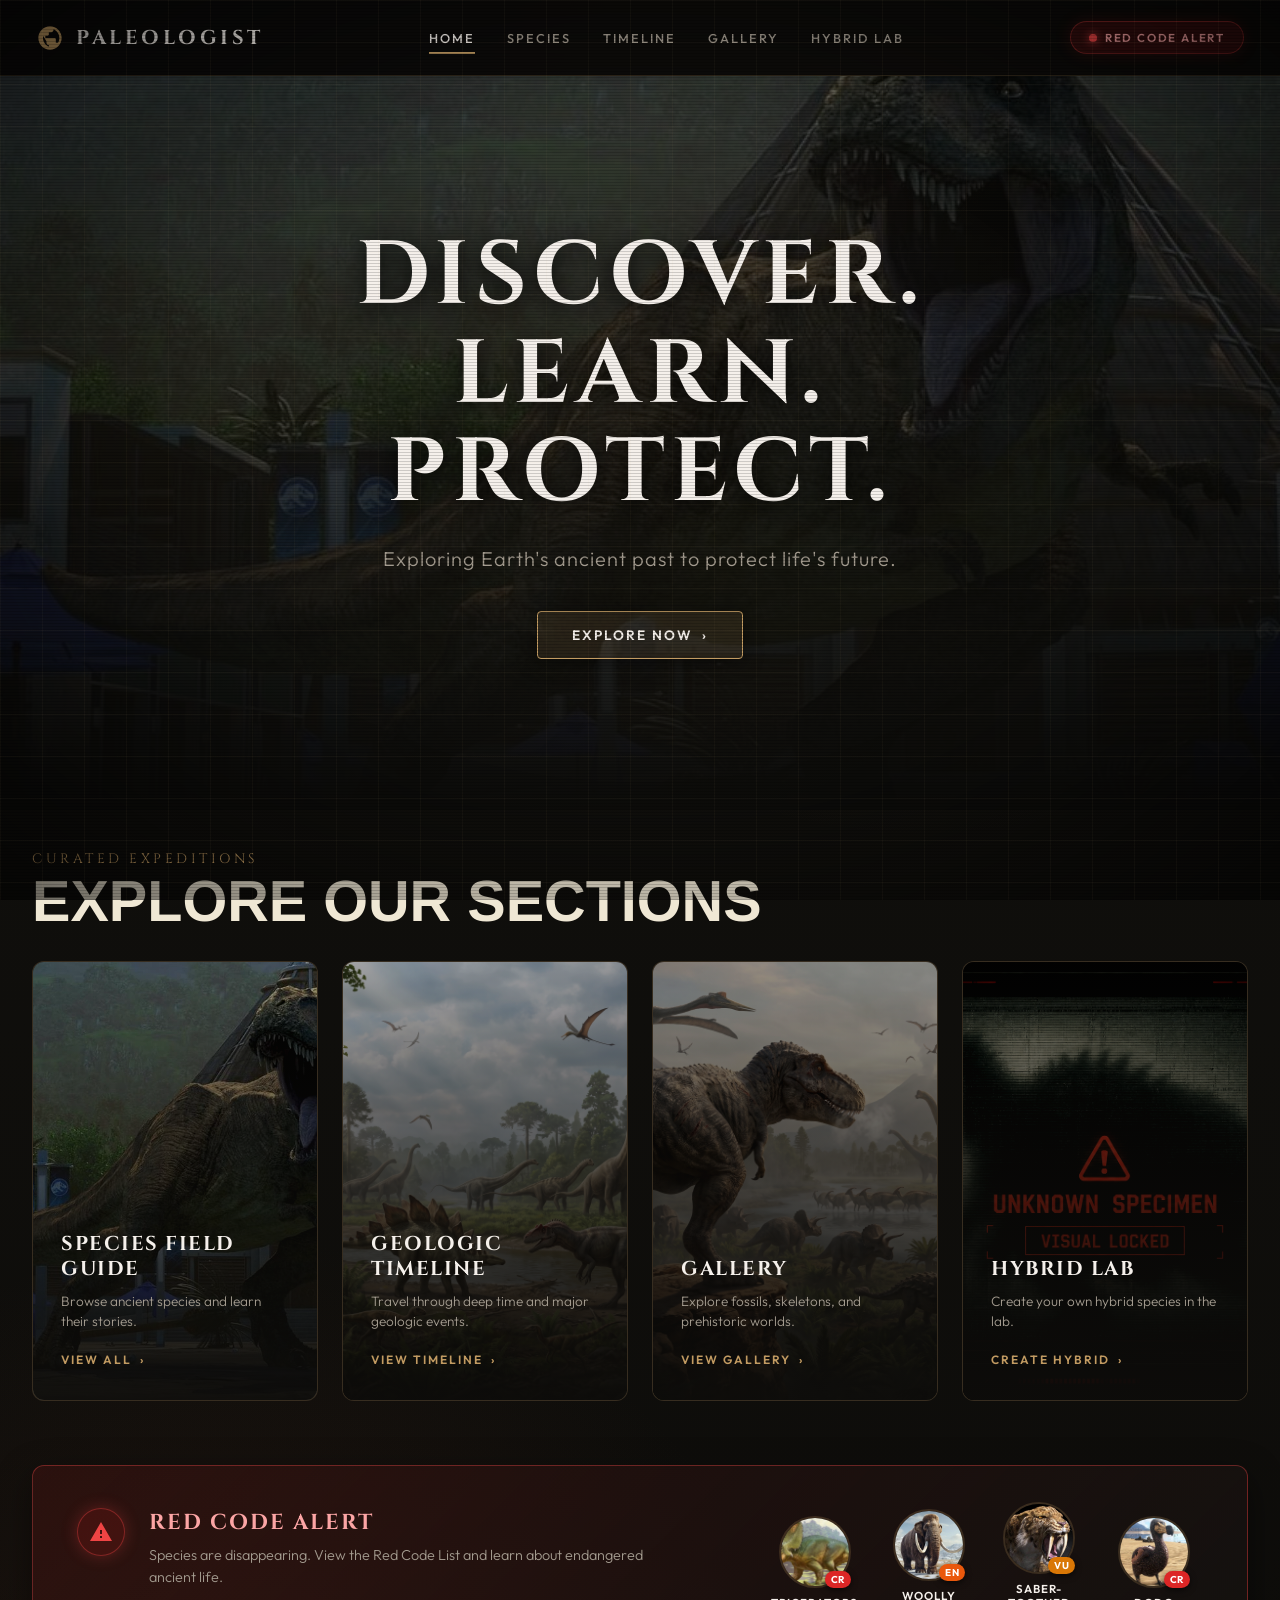
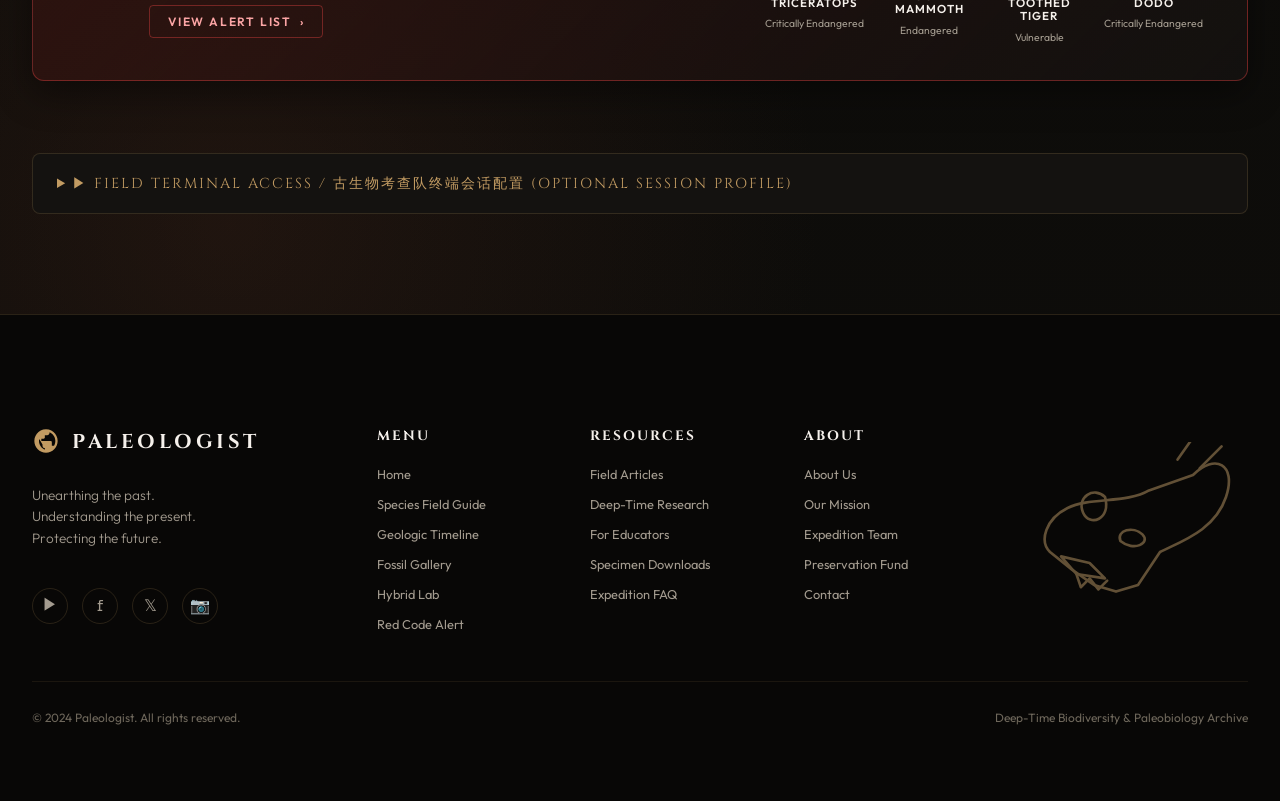
==== index.html @ 7f74b380 "feat(redesign): upgrade UI to PALEOLOGIST museum and field guide design system" ====
<!DOCTYPE html>
<html lang="zh-CN" data-page="index">
<head>
    <meta charset="UTF-8">
    <meta name="viewport" content="width=device-width, initial-scale=1.0">
    <meta name="description" content="PALEOLOGIST | Exploring Earth's ancient past to protect life's future. Deep-time expedition archive, specimen field guide, and prehistoric gallery.">
    <meta property="og:title" content="PALEOLOGIST | Exploring Earth's Ancient Past">
    <meta property="og:description" content="A cinematic museum & field guide experience covering ancient species, deep geologic time, and prehistoric life.">
    <meta property="og:type" content="website">
    <meta property="og:image" content="assets/images/originals/trex.jpg">
    <title>PALEOLOGIST | Discover. Learn. Protect.</title>
    <link href="https://fonts.googleapis.com/css2?family=Cinzel:wght@400;600;700;900&family=Outfit:wght@300;400;500;600;700&family=Share+Tech+Mono&display=swap" rel="stylesheet">
    <script src="assets/js/site.js"></script>
    <link rel="stylesheet" href="assets/css/site.css">
</head>
<body class="pl-shell">

    <!-- GLOBAL HEADER -->
    <header class="pl-header">
        <div class="pl-header-inner">
            <a class="pl-brand" href="index.html" aria-label="PALEOLOGIST Home">
                <svg class="pl-brand-icon" viewBox="0 0 24 24" fill="currentColor">
                    <path d="M12 2C6.48 2 2 6.48 2 12s4.48 10 10 10 10-4.48 10-10S17.52 2 12 2zm1 17.93c-3.95-.49-7-3.85-7-7.93 0-.62.08-1.21.21-1.79L9 15v1c0 1.1.9 2 2 2v1.93zm6.9-2.54c-.26-.81-1-1.39-1.9-1.39h-1v-3c0-.55-.45-1-1-1H8v-2h2c.55 0 1-.45 1-1V7h2c1.1 0 2-.9 2-2v-.41c2.93 1.19 5 4.06 5 7.41 0 2.08-.8 3.97-2.1 5.39z"/>
                </svg>
                <span class="pl-brand-name">PALEOLOGIST</span>
            </a>

            <nav class="pl-nav" id="mainNav" aria-label="Primary Navigation">
                <a href="index.html" class="pl-nav-link active">HOME</a>
                <a href="gallery.html" class="pl-nav-link">SPECIES</a>
                <a href="timescale.html" class="pl-nav-link">TIMELINE</a>
                <a href="gallery.html#gallery-showcase" class="pl-nav-link">GALLERY</a>
                <a href="form.html" class="pl-nav-link">HYBRID LAB</a>
            </nav>

            <div style="display: flex; align-items: center; gap: 14px;">
                <button type="button" class="pl-alert-btn js-open-alert" aria-label="Open Red Code Alert System">
                    <span class="pl-alert-pulse"></span>
                    <span>RED CODE ALERT</span>
                </button>
                <button type="button" class="pl-menu-toggle" id="menuToggle" aria-label="Toggle Menu">☰</button>
            </div>
        </div>
    </header>

    <!-- MAIN CONTENT -->
    <main>
        <!-- HERO SECTION -->
        <section class="pl-hero" aria-label="Hero Expedition Introduction">
            <div class="pl-hero-content">
                <h1 class="pl-hero-title">DISCOVER.<br>LEARN.<br>PROTECT.</h1>
                <p class="pl-hero-deck">Exploring Earth's ancient past to protect life's future.</p>
                <a href="#explore-sections" class="pl-btn-gold">EXPLORE NOW &nbsp;›</a>
            </div>
        </section>

        <!-- EXPLORE OUR SECTIONS (4-ITEM BENTO GRID) -->
        <section class="pl-container" id="explore-sections" aria-label="Explore Sections">
            <div class="pl-section-head">
                <div class="pl-section-kicker">CURATED EXPEDITIONS</div>
                <h2 class="pl-section-title">EXPLORE OUR SECTIONS</h2>
            </div>

            <div class="pl-sections-grid">
                <!-- 01: SPECIES FIELD GUIDE -->
                <a href="gallery.html" class="pl-section-card" aria-label="Explore Species Field Guide">
                    <img src="assets/images/originals/trex.jpg" alt="Tyrannosaurus Rex" class="pl-card-bg" loading="lazy">
                    <div class="pl-card-overlay"></div>
                    <div class="pl-card-content">
                        <h3 class="pl-card-title">SPECIES FIELD GUIDE</h3>
                        <p class="pl-card-desc">Browse ancient species and learn their stories.</p>
                        <span class="pl-card-link">VIEW ALL &nbsp;›</span>
                    </div>
                </a>

                <!-- 02: GEOLOGIC TIMELINE -->
                <a href="timescale.html" class="pl-section-card" aria-label="Explore Geologic Timeline">
                    <img src="assets/images/timeline/zhuluoji.jpg" alt="Jurassic Geologic Landscape" class="pl-card-bg" loading="lazy">
                    <div class="pl-card-overlay"></div>
                    <div class="pl-card-content">
                        <h3 class="pl-card-title">GEOLOGIC TIMELINE</h3>
                        <p class="pl-card-desc">Travel through deep time and major geologic events.</p>
                        <span class="pl-card-link">VIEW TIMELINE &nbsp;›</span>
                    </div>
                </a>

                <!-- 03: GALLERY -->
                <a href="gallery.html#gallery-showcase" class="pl-section-card" aria-label="Explore Museum Fossil Gallery">
                    <img src="assets/images/timeline/baieji.jpg" alt="Cretaceous Prehistoric World" class="pl-card-bg" loading="lazy">
                    <div class="pl-card-overlay"></div>
                    <div class="pl-card-content">
                        <h3 class="pl-card-title">GALLERY</h3>
                        <p class="pl-card-desc">Explore fossils, skeletons, and prehistoric worlds.</p>
                        <span class="pl-card-link">VIEW GALLERY &nbsp;›</span>
                    </div>
                </a>

                <!-- 04: HYBRID LAB -->
                <a href="form.html" class="pl-section-card" aria-label="Explore Hybrid DNA Lab">
                    <img src="assets/images/generated/unknown-hybrid.png" alt="Hybrid DNA Synthesis" class="pl-card-bg" loading="lazy">
                    <div class="pl-card-overlay"></div>
                    <div class="pl-card-content">
                        <h3 class="pl-card-title">HYBRID LAB</h3>
                        <p class="pl-card-desc">Create your own hybrid species in the lab.</p>
                        <span class="pl-card-link">CREATE HYBRID &nbsp;›</span>
                    </div>
                </a>
            </div>

            <!-- RED CODE ALERT BANNER -->
            <div class="pl-alert-banner" aria-label="Red Code Alert Notice">
                <div class="pl-alert-info">
                    <div class="pl-alert-icon-wrap" aria-hidden="true">
                        <svg width="24" height="24" viewBox="0 0 24 24" fill="currentColor">
                            <path d="M1 21h22L12 2 1 21zm12-3h-2v-2h2v2zm0-4h-2v-4h2v4z"/>
                        </svg>
                    </div>
                    <div>
                        <h3 class="pl-alert-title">RED CODE ALERT</h3>
                        <p class="pl-alert-desc">Species are disappearing. View the Red Code List and learn about endangered ancient life.</p>
                        <button type="button" class="pl-alert-action-btn js-open-alert">VIEW ALERT LIST &nbsp;›</button>
                    </div>
                </div>

                <div class="pl-alert-chips">
                    <div class="pl-chip-item">
                        <div class="pl-chip-thumb">
                            <img src="assets/images/originals/triceratop.jpg" alt="Triceratops">
                            <span class="pl-chip-badge cr">CR</span>
                        </div>
                        <span class="pl-chip-name">TRICERATOPS</span>
                        <span class="pl-chip-status-text">Critically Endangered</span>
                    </div>

                    <div class="pl-chip-item">
                        <div class="pl-chip-thumb">
                            <img src="assets/images/originals/mammoth.jpg" alt="Woolly Mammoth">
                            <span class="pl-chip-badge en">EN</span>
                        </div>
                        <span class="pl-chip-name">WOOLLY MAMMOTH</span>
                        <span class="pl-chip-status-text">Endangered</span>
                    </div>

                    <div class="pl-chip-item">
                        <div class="pl-chip-thumb">
                            <img src="assets/images/originals/smilodon.jpg" alt="Saber-Toothed Tiger">
                            <span class="pl-chip-badge vu">VU</span>
                        </div>
                        <span class="pl-chip-name">SABER-TOOTHED TIGER</span>
                        <span class="pl-chip-status-text">Vulnerable</span>
                    </div>

                    <div class="pl-chip-item">
                        <div class="pl-chip-thumb">
                            <img src="assets/images/originals/dodo.jpg" alt="Dodo">
                            <span class="pl-chip-badge cr">CR</span>
                        </div>
                        <span class="pl-chip-name">DODO</span>
                        <span class="pl-chip-status-text">Critically Endangered</span>
                    </div>
                </div>
            </div>

            <!-- OPTIONAL EXPEDITION PROFILE ACCESS TERMINAL -->
            <details style="margin-bottom: 60px; background: var(--pl-surface); border: 1px solid var(--pl-border); border-radius: var(--pl-radius-md); padding: 20px 24px;">
                <summary style="font-family: var(--font-display); font-size: 0.9rem; letter-spacing: 2px; color: var(--pl-gold); cursor: pointer; text-transform: uppercase;">
                    ▶ FIELD TERMINAL ACCESS / 古生物考查队终端会话配置 (OPTIONAL SESSION PROFILE)
                </summary>
                <div style="margin-top: 20px;">
                    <aside class="portal-container" id="portalContainer" aria-label="Archive access terminal">
                        <form id="loginForm" novalidate>
                            <div class="form-group">
                                <label class="form-label" for="username">Operator Name / 操作员代号</label>
                                <input type="text" id="username" class="form-input" placeholder="ENTER CODENAME / 输入代号..." autocomplete="off">
                                <div class="error-message" id="usernameError">Name must be at least 3 characters / 代号长度不能少于3个字符</div>
                            </div>

                            <div class="form-group">
                                <label class="form-label" for="accessKey">Access Key / Security Code / 访问密钥</label>
                                <input type="password" id="accessKey" class="form-input" placeholder="INGEN-XXXXXX..." autocomplete="off">
                                <div class="error-message" id="keyError">Key format invalid / 密钥格式不匹配 (需符合 INGEN-XXXXXX 格式)</div>
                            </div>

                            <div class="form-group compact-field">
                                <label class="form-label" for="clearance">Clearance Level / 安全许可等级</label>
                                <select id="clearance" class="form-select">
                                    <option value="level 1">LEVEL 1 - VISITOR Clearance / 1级许可 - 访客等级</option>
                                    <option value="level 2">LEVEL 2 - FIELD TECH Clearance / 2级许可 - 野外技术员</option>
                                    <option value="level 3">LEVEL 3 - PALEOBIOLOGIST Clearance / 3级许可 - 古生物研究员</option>
                                    <option value="level 4" selected>LEVEL 4 - CLASSIFIED ARCHIVE CLEARANCE / 4级许可 - 机密归档</option>
                                </select>
                            </div>

                            <div class="form-group compact-field">
                                <label class="form-label" for="themeSelect">Terminal Theme Tint / 终端显示色调</label>
                                <select id="themeSelect" class="form-select" onchange="changeThemeTint(this.value)">
                                    <option value="green">ARCHIVE GOLD (DEFAULT) / 档案金 (默认)</option>
                                    <option value="amber">AMBER TINT (WARNING) / 琥珀黄 (警示)</option>
                                    <option value="red">CRT RED (ALARM) / 警报红 (危机)</option>
                                </select>
                            </div>

                            <button type="submit" class="submit-btn">INITIATE SESSION / 启动终端</button>
                        </form>
                    </aside>
                </div>
            </details>
        </section>
    </main>

    <!-- RED CODE ALERT MODAL -->
    <div class="pl-modal-backdrop" id="redCodeModal" role="dialog" aria-modal="true" aria-labelledby="alertModalTitle">
        <div class="pl-modal-window">
            <button type="button" class="pl-modal-close js-close-alert" aria-label="Close Alert Dialog">✕</button>
            <div class="pl-alert-modal-head">
                <h2 class="pl-alert-modal-title" id="alertModalTitle">
                    <span style="color:var(--pl-red-light);">▲</span> RED CODE ALERT
                </h2>
                <p class="pl-alert-modal-sub">Ancient species are disappearing. Awareness is the first step to preservation.</p>
            </div>

            <div class="pl-alert-filter-tabs">
                <button type="button" class="pl-alert-tab active" data-status="all">ALL STATUSES</button>
                <button type="button" class="pl-alert-tab" data-status="cr">CRITICALLY ENDANGERED (CR)</button>
                <button type="button" class="pl-alert-tab" data-status="en">ENDANGERED (EN)</button>
                <button type="button" class="pl-alert-tab" data-status="vu">VULNERABLE (VU)</button>
            </div>

            <div class="pl-alert-cards-grid">
                <!-- Card 1 -->
                <div class="pl-threat-card" data-status="cr">
                    <img src="assets/images/originals/triceratop.jpg" alt="Triceratops" class="pl-threat-img">
                    <div class="pl-threat-meta">
                        <h4 class="pl-threat-name">TRICERATOPS</h4>
                        <span class="pl-chip-badge cr">CR</span>
                    </div>
                    <p style="font-size:0.75rem; color:var(--pl-gold); margin:0 0 6px;">Late Cretaceous · ~68–66 Mya</p>
                    <p class="pl-threat-cause">Extreme environmental collapse following the Chicxulub bolide impact. Global wildfire and thermal radiation.</p>
                </div>

                <!-- Card 2 -->
                <div class="pl-threat-card" data-status="en">
                    <img src="assets/images/originals/mammoth.jpg" alt="Woolly Mammoth" class="pl-threat-img">
                    <div class="pl-threat-meta">
                        <h4 class="pl-threat-name">WOOLLY MAMMOTH</h4>
                        <span class="pl-chip-badge en">EN</span>
                    </div>
                    <p style="font-size:0.75rem; color:var(--pl-gold); margin:0 0 6px;">Pleistocene · ~400–4 kya</p>
                    <p class="pl-threat-cause">Post-glacial warming causing loss of mammoth steppe habitat, compounded by human hunting pressure.</p>
                </div>

                <!-- Card 3 -->
                <div class="pl-threat-card" data-status="vu">
                    <img src="assets/images/originals/smilodon.jpg" alt="Saber-Toothed Tiger" class="pl-threat-img">
                    <div class="pl-threat-meta">
                        <h4 class="pl-threat-name">SABER-TOOTHED TIGER</h4>
                        <span class="pl-chip-badge vu">VU</span>
                    </div>
                    <p style="font-size:0.75rem; color:var(--pl-gold); margin:0 0 6px;">Pleistocene · ~2.5 Mya–10 kya</p>
                    <p class="pl-threat-cause">Extinction of large herbivore prey base and competitive exclusion during quaternary climate shifts.</p>
                </div>

                <!-- Card 4 -->
                <div class="pl-threat-card" data-status="cr">
                    <img src="assets/images/originals/dodo.jpg" alt="Dodo" class="pl-threat-img">
                    <div class="pl-threat-meta">
                        <h4 class="pl-threat-name">DODO</h4>
                        <span class="pl-chip-badge cr">CR</span>
                    </div>
                    <p style="font-size:0.75rem; color:var(--pl-gold); margin:0 0 6px;">Holocene · ~1681 AD Extinct</p>
                    <p class="pl-threat-cause">Direct human predation and introduction of invasive nest predators (rats, pigs, dogs) on Mauritius.</p>
                </div>
            </div>

            <!-- WHAT CAN YOU DO? -->
            <div class="pl-what-can-you-do">
                <div>
                    <h3 class="pl-what-title">WHAT CAN YOU DO?</h3>
                    <p style="font-size:0.78rem; color:var(--pl-text-muted); margin:6px 0 0;">Preserving biodiversity begins with understanding history.</p>
                </div>
                <div class="pl-what-steps">
                    <div class="pl-what-step">
                        <div class="pl-what-step-name">1. LEARN</div>
                        <div class="pl-what-step-desc">Educate yourself and your community on ancient mass extinction triggers.</div>
                    </div>
                    <div class="pl-what-step">
                        <div class="pl-what-step-name">2. SHARE</div>
                        <div class="pl-what-step-desc">Promote scientific research and paleobiological conservation studies.</div>
                    </div>
                    <div class="pl-what-step">
                        <div class="pl-what-step-name">3. SUPPORT</div>
                        <div class="pl-what-step-desc">Support habitat preservation and active ecological restoration worldwide.</div>
                    </div>
                </div>
            </div>
        </div>
    </div>

    <!-- GLOBAL FOOTER -->
    <footer class="pl-footer">
        <div class="pl-container">
            <div class="pl-footer-grid">
                <!-- Brand Column -->
                <div class="pl-footer-brand-col">
                    <a class="pl-brand" href="index.html">
                        <svg class="pl-brand-icon" viewBox="0 0 24 24" fill="currentColor">
                            <path d="M12 2C6.48 2 2 6.48 2 12s4.48 10 10 10 10-4.48 10-10S17.52 2 12 2zm1 17.93c-3.95-.49-7-3.85-7-7.93 0-.62.08-1.21.21-1.79L9 15v1c0 1.1.9 2 2 2v1.93zm6.9-2.54c-.26-.81-1-1.39-1.9-1.39h-1v-3c0-.55-.45-1-1-1H8v-2h2c.55 0 1-.45 1-1V7h2c1.1 0 2-.9 2-2v-.41c2.93 1.19 5 4.06 5 7.41 0 2.08-.8 3.97-2.1 5.39z"/>
                        </svg>
                        <span class="pl-brand-name">PALEOLOGIST</span>
                    </a>
                    <p class="pl-footer-tagline">
                        Unearthing the past.<br>
                        Understanding the present.<br>
                        Protecting the future.
                    </p>
                    <div class="pl-footer-socials">
                        <a href="#" class="pl-social-link" aria-label="YouTube">▶</a>
                        <a href="#" class="pl-social-link" aria-label="Facebook">f</a>
                        <a href="#" class="pl-social-link" aria-label="Twitter">𝕏</a>
                        <a href="#" class="pl-social-link" aria-label="Instagram">📷</a>
                    </div>
                </div>

                <!-- Menu Column -->
                <div>
                    <div class="pl-footer-heading">MENU</div>
                    <ul class="pl-footer-list">
                        <li><a href="index.html">Home</a></li>
                        <li><a href="gallery.html">Species Field Guide</a></li>
                        <li><a href="timescale.html">Geologic Timeline</a></li>
                        <li><a href="gallery.html#gallery-showcase">Fossil Gallery</a></li>
                        <li><a href="form.html">Hybrid Lab</a></li>
                        <li><a href="#" class="js-open-alert">Red Code Alert</a></li>
                    </ul>
                </div>

                <!-- Resources Column -->
                <div>
                    <div class="pl-footer-heading">RESOURCES</div>
                    <ul class="pl-footer-list">
                        <li><a href="gallery.html">Field Articles</a></li>
                        <li><a href="timescale.html">Deep-Time Research</a></li>
                        <li><a href="#">For Educators</a></li>
                        <li><a href="#">Specimen Downloads</a></li>
                        <li><a href="#">Expedition FAQ</a></li>
                    </ul>
                </div>

                <!-- About Column -->
                <div>
                    <div class="pl-footer-heading">ABOUT</div>
                    <ul class="pl-footer-list">
                        <li><a href="#">About Us</a></li>
                        <li><a href="#">Our Mission</a></li>
                        <li><a href="#">Expedition Team</a></li>
                        <li><a href="#">Preservation Fund</a></li>
                        <li><a href="#">Contact</a></li>
                    </ul>
                </div>

                <!-- Fossil Art Column -->
                <div class="pl-footer-art-col">
                    <svg class="pl-footer-skull" viewBox="0 0 100 80" fill="none" stroke="currentColor" stroke-width="1.2" stroke-linecap="round" stroke-linejoin="round" style="color:var(--pl-gold);">
                        <!-- Stylized Triceratops / Dinosaur skull etching -->
                        <path d="M75 15 C85 5, 95 10, 90 25 C85 40, 70 45, 60 50 L50 65 L40 68 L30 65 L20 58 L10 50 C5 45, 8 35, 18 30 C28 25, 45 28, 55 22 Z"/>
                        <path d="M78 12 L88 2"/>
                        <path d="M68 8 L75 -2"/>
                        <path d="M35 25 C30 20, 22 25, 25 32 C28 39, 38 35, 35 25 Z"/>
                        <path d="M42 45 C40 40, 48 38, 52 42 C56 46, 48 50, 42 45 Z"/>
                        <path d="M15 52 L28 55 L35 62 L22 60 Z"/>
                        <path d="M22 60 L24 66 L28 62 L32 67 L36 63"/>
                    </svg>
                </div>
            </div>

            <div class="pl-footer-bottom">
                <span>© 2024 Paleologist. All rights reserved.</span>
                <span>Deep-Time Biodiversity & Paleobiology Archive</span>
            </div>
        </div>
    </footer>

    <!-- Booting Overlay screen (preserved for session auth) -->
    <div class="access-overlay" id="accessOverlay">
        <div class="access-title" id="overlayTitle">ACCESS GRANTED / 准予接入</div>
        <div class="boot-console" id="bootConsole">
            <span class="cursor" id="bootCursor"></span>
        </div>
    </div>
</body>
</html>
---- assets/css/site.css ----
@import url('https://fonts.googleapis.com/css2?family=Cinzel:wght@400;600;700;900&family=Outfit:wght@300;400;500;600;700&family=Share+Tech+Mono&display=swap');

:root{
  --cls-carnivore: #e74c3c;
  --cls-herbivore: #27ae60;
  --cls-pterosaur: #f1c40f;
  --cls-amphibian: #00d2d3;
  --cls-aquatic: #0984e3;
  --cls-cenozoic: #a29bfe;
  --cls-hybrid: #e84393;
}

/* ===== INDEX PAGE ===== */
html[data-page="index"]{
            --bg-deep: #11100d;
            --grid-line: rgba(216, 188, 134, 0.04);
            --ingen-green: #c8a36a;
            --ingen-green-dim: #5a4428;
            --ingen-green-glow: rgba(200, 163, 106, 0.18);
            --ingen-panel: rgba(25, 22, 17, 0.84);
            --ingen-text: #d9c8a0;
            --text-main: #efe7d4;
            --error-red: #a93a2c;
            --error-glow: rgba(169, 58, 44, 0.28);
            --amber: #b9874f;
            --blood: #a13a2d;
            --sage: #71906f;
            --line-soft: rgba(199, 168, 112, 0.18);
        }

        html[data-page="index"] *{ box-sizing: border-box; }
        html[data-page="index"] body{
            margin: 0;
            padding: 0;
            min-height: 100vh;
            color: var(--text-main);
            font-family: 'Share Tech Mono', 'Courier New', monospace;
            overflow-x: hidden;
            background:
                radial-gradient(circle at 72% 12%, rgba(200, 163, 106, 0.13), transparent 24%),
                radial-gradient(circle at 18% 76%, rgba(91, 47, 31, 0.24), transparent 28%),
                linear-gradient(180deg, rgba(17, 16, 13, 0.48), rgba(12, 11, 9, 0.94)),
                #11100d;
        }

        /* CRT scanlines */
        html[data-page="index"] body::after{
            content:''; position:fixed; inset:0; z-index:9999; pointer-events:none;
            background:repeating-linear-gradient(0deg,rgba(0,0,0,0.16) 0,rgba(0,0,0,0.16) 1px,transparent 1px,transparent 3px);
        }
        html[data-page="index"] body::before{
            content:''; position:fixed; inset:0; z-index:9998; pointer-events:none;
            background:
                linear-gradient(var(--grid-line) 1px, transparent 1px),
                linear-gradient(90deg, var(--grid-line) 1px, transparent 1px),
                radial-gradient(ellipse at center, transparent 52%, rgba(0,0,0,0.58) 100%);
            background-size: 42px 42px, 42px 42px, auto;
        }

        html[data-page="index"] .site-shell{
            min-height: 100vh;
            position: relative;
            z-index: 10;
        }
        html[data-page="index"] .site-shell::before{
            content: '';
            position: absolute;
            inset: 0 0 auto 0;
            height: 92vh;
            pointer-events: none;
            background:
                linear-gradient(90deg, rgba(17, 15, 12, 0.96) 0%, rgba(17, 15, 12, 0.66) 38%, rgba(17, 15, 12, 0.3) 64%, rgba(17, 15, 12, 0.9) 100%),
                linear-gradient(180deg, rgba(61, 44, 28, 0.16) 0%, #11100d 100%),
                url("../../assets/images/originals/trex.jpg");
            background-size: cover;
            background-position: center 26%;
            filter: sepia(0.18) saturate(0.88) contrast(1.08) brightness(0.86);
        }
        html[data-page="index"] .site-shell::after{
            content: '';
            position: absolute;
            top: 0;
            right: 28%;
            width: 1px;
            height: 100vh;
            background: linear-gradient(transparent, rgba(200, 163, 106, 0.34), transparent);
            opacity: 0.7;
        }

        html[data-page="index"] .topbar{
            display: flex;
            justify-content: space-between;
            align-items: center;
            gap: 20px;
            width: min(1440px, calc(100vw - 48px));
            margin: 0 auto;
            padding: 24px 0 18px;
            position: relative;
            z-index: 4;
            border-bottom: 1px solid rgba(199, 168, 112, 0.18);
        }
        html[data-page="index"] .brand-mark{
            color: #efe7d4;
            font-family: 'Orbitron', sans-serif;
            font-size: 0.95rem;
            font-weight: 900;
            letter-spacing: 3px;
            text-decoration: none;
            text-transform: uppercase;
        }
        html[data-page="index"] .brand-mark span{ color: var(--ingen-green); }
        html[data-page="index"] .top-links{
            display: flex;
            gap: 10px;
            flex-wrap: wrap;
            justify-content: flex-end;
        }
        html[data-page="index"] .top-links a,
        html[data-page="index"] .ghost-btn,
        html[data-page="index"] .inline-link{
            color: var(--ingen-text);
            border: 1px solid rgba(199, 168, 112, 0.25);
            text-decoration: none;
            padding: 10px 14px;
            font-size: 0.68rem;
            letter-spacing: 2px;
            text-transform: uppercase;
            background: rgba(20, 17, 13, 0.5);
            transition: border-color 0.25s, background 0.25s, color 0.25s, transform 0.25s;
        }
        html[data-page="index"] .top-links a:hover,
        html[data-page="index"] .ghost-btn:hover,
        html[data-page="index"] .inline-link:hover{
            border-color: var(--ingen-green);
            color: #fff6df;
            background: var(--ingen-green-glow);
            transform: translateY(-1px);
        }

        html[data-page="index"] main{
            position: relative;
            z-index: 3;
        }
        html[data-page="index"] .hero-grid{
            width: min(1440px, calc(100vw - 48px));
            min-height: calc(100vh - 86px);
            margin: 0 auto;
            padding: 64px 0 50px;
            display: grid;
            grid-template-columns: minmax(0, 1fr) 420px;
            gap: 44px;
            align-items: center;
            position: relative;
        }
        html[data-page="index"] .hero-copy{
            max-width: 720px;
            padding-top: 22px;
        }
        html[data-page="index"] .eyebrow,
        html[data-page="index"] .section-kicker{
            color: var(--ingen-green);
            font-size: 0.7rem;
            letter-spacing: 3px;
            text-transform: uppercase;
        }
        html[data-page="index"] .hero-title{
            margin: 14px 0 0;
            color: #efe6d0;
            font-family: 'Orbitron', sans-serif;
            font-size: clamp(4.5rem, 10vw, 10.5rem);
            line-height: 0.82;
            letter-spacing: 0;
            text-transform: uppercase;
            text-shadow: 0 0 24px rgba(200, 163, 106, 0.13), 0 12px 50px #000;
        }
        html[data-page="index"] .hero-deck{
            max-width: 560px;
            color: #d3c6aa;
            font-size: 0.98rem;
            line-height: 1.8;
            margin: 24px 0 0;
        }
        html[data-page="index"] .hero-actions{
            display: flex;
            flex-wrap: wrap;
            gap: 12px;
            margin-top: 30px;
        }
        html[data-page="index"] .primary-btn{
            color: #ead9b7;
            background: rgba(20, 17, 13, 0.58);
            border: 1px solid rgba(200, 163, 106, 0.78);
            text-decoration: none;
            padding: 14px 22px;
            font-size: 0.82rem;
            font-weight: bold;
            letter-spacing: 2px;
            text-transform: uppercase;
            box-shadow: inset 0 1px 0 rgba(255, 244, 213, 0.08), 0 0 26px rgba(200, 163, 106, 0.12);
            transition: filter 0.25s, transform 0.25s;
        }
        html[data-page="index"] .hero-actions .primary-btn,
        html[data-page="index"] .hero-actions .ghost-btn{
            flex: 0 1 430px;
            min-height: 72px;
            display: inline-flex;
            align-items: center;
            justify-content: center;
            padding: 0 28px;
            font-size: 0.82rem;
            line-height: 1.2;
            text-align: center;
        }
        html[data-page="index"] .primary-btn:hover,
        html[data-page="index"] .submit-btn:hover{
            filter: brightness(1.08);
            transform: translateY(-1px);
        }
        html[data-page="index"] .hero-feed{
            position: absolute;
            right: 468px;
            bottom: 82px;
            display: grid;
            gap: 10px;
            width: 200px;
            color: rgba(217, 200, 160, 0.84);
            font-size: 0.62rem;
            letter-spacing: 1px;
            text-transform: uppercase;
        }
        html[data-page="index"] .hero-feed span{
            border-left: 1px solid var(--ingen-green);
            padding-left: 12px;
            background: linear-gradient(90deg, rgba(200, 163, 106, 0.08), transparent);
        }

        html[data-page="index"] .archive-strip{
            width: min(1440px, calc(100vw - 48px));
            margin: -22px auto 34px;
            display: grid;
            grid-template-columns: repeat(4, minmax(0, 1fr));
            gap: 10px;
            position: relative;
            z-index: 3;
        }
        html[data-page="index"] .archive-stat{
            min-height: 104px;
            padding: 18px;
            border: 1px solid rgba(199, 168, 112, 0.18);
            background: linear-gradient(135deg, rgba(200, 163, 106, 0.09), rgba(0, 0, 0, 0.24)), rgba(27, 23, 18, 0.86);
        }
        html[data-page="index"] .archive-stat strong{
            display: block;
            color: var(--ingen-green);
            font-family: 'Orbitron', sans-serif;
            font-size: 1.5rem;
            line-height: 1;
            margin-bottom: 12px;
        }
        html[data-page="index"] .archive-stat span{
            color: #b8a985;
            font-size: 0.68rem;
            letter-spacing: 1px;
            text-transform: uppercase;
        }

        html[data-page="index"] .portal-container{
            width: 100%;
            background:
                linear-gradient(135deg, rgba(200, 163, 106, 0.09), transparent 34%),
                rgba(25, 22, 17, 0.9);
            border: 1px solid rgba(200, 163, 106, 0.44);
            box-shadow: 0 0 0 1px rgba(200, 163, 106, 0.05), 0 28px 80px rgba(0, 0, 0, 0.54);
            padding: 30px;
            position: relative;
            z-index: 10;
            transition: all 0.3s;
            backdrop-filter: blur(16px);
        }
        html[data-page="index"] .portal-container::before,
        html[data-page="index"] .portal-container::after{
            content: '';
            position: absolute;
            width: 54px;
            height: 54px;
            pointer-events: none;
        }
        html[data-page="index"] .portal-container::before{
            top: 10px;
            left: 10px;
            border-top: 1px solid var(--ingen-green);
            border-left: 1px solid var(--ingen-green);
        }
        html[data-page="index"] .portal-container::after{
            right: 10px;
            bottom: 10px;
            border-right: 1px solid var(--ingen-green);
            border-bottom: 1px solid var(--ingen-green);
        }
        html[data-page="index"] .portal-header{
            text-align: left;
            margin-bottom: 24px;
            border-bottom: 1px solid rgba(200, 163, 106, 0.24);
            padding-bottom: 18px;
        }
        html[data-page="index"] .portal-logo{
            color: #efe7d4;
            font-family: 'Orbitron', sans-serif;
            font-size: 2rem;
            font-weight: 900;
            letter-spacing: 4px;
            margin-bottom: 7px;
            text-shadow: 0 0 15px var(--ingen-green-glow);
        }
        html[data-page="index"] .portal-logo span{ color: var(--ingen-green); }
        html[data-page="index"] .portal-subtitle{
            color: var(--ingen-text);
            font-size: 0.68rem;
            letter-spacing: 2px;
            line-height: 1.6;
            text-transform: uppercase;
            opacity: 0.78;
        }
        html[data-page="index"] .form-group{
            margin-bottom: 19px;
            position: relative;
        }
        html[data-page="index"] .compact-field{
            margin-bottom: 14px;
        }
        html[data-page="index"] .form-label{
            display: block;
            color: var(--ingen-text);
            font-size: 0.72rem;
            letter-spacing: 1px;
            margin-bottom: 8px;
            text-transform: uppercase;
        }
        html[data-page="index"] .form-input,
        html[data-page="index"] .form-select{
            width: 100%;
            min-height: 46px;
            background: rgba(12, 10, 8, 0.58);
            border: 1px solid rgba(199, 168, 112, 0.22);
            color: #fff6df;
            padding: 12px 14px;
            font-family: inherit;
            font-size: 0.88rem;
            letter-spacing: 1px;
            outline: none;
            transition: border-color 0.3s, box-shadow 0.3s, background 0.3s;
        }
        html[data-page="index"] .form-input:focus,
        html[data-page="index"] .form-select:focus{
            border-color: var(--ingen-green);
            background: rgba(12, 10, 8, 0.76);
            box-shadow: 0 0 16px var(--ingen-green-glow);
        }
        html[data-page="index"] .form-input.input-error{
            border-color: var(--error-red);
            box-shadow: 0 0 12px var(--error-glow);
        }
        html[data-page="index"] .error-message{
            color: var(--error-red);
            display: none;
            font-size: 0.62rem;
            letter-spacing: 1px;
            margin-top: 6px;
            text-transform: uppercase;
        }
        html[data-page="index"] .submit-btn{
            width: 100%;
            margin-top: 12px;
            padding: 16px;
            color: #fff1cc;
            background: linear-gradient(180deg, rgba(61, 42, 27, 0.92), rgba(35, 26, 19, 0.92));
            border: 1px solid rgba(200, 163, 106, 0.78);
            box-shadow: inset 0 1px 0 rgba(255, 244, 213, 0.08), 0 0 24px rgba(200, 163, 106, 0.14);
            cursor: pointer;
            font-family: inherit;
            font-size: 0.95rem;
            font-weight: bold;
            letter-spacing: 3px;
            text-transform: uppercase;
            transition: filter 0.25s, transform 0.25s;
        }

        /* Banner strip */
        html[data-page="index"] .caution-strip{
            background: repeating-linear-gradient(45deg, rgba(84, 57, 26, 0.36), rgba(84, 57, 26, 0.36) 10px, rgba(32, 26, 18, 0.34) 10px, rgba(32, 26, 18, 0.34) 20px);
            border: 1px solid rgba(215, 168, 92, 0.46);
            color: #e7c784;
            padding: 8px 15px;
            font-size: 0.64rem;
            letter-spacing: 2px;
            text-align: center;
            margin-bottom: 24px;
            text-transform: uppercase;
        }

        html[data-page="index"] .specimen-index,
        html[data-page="index"] .era-console,
        html[data-page="index"] .field-panels,
        html[data-page="index"] .closing-cta{
            width: min(1440px, calc(100vw - 48px));
            margin: 0 auto;
            position: relative;
            z-index: 3;
        }
        html[data-page="index"] .section-heading{
            display: flex;
            align-items: end;
            justify-content: space-between;
            gap: 24px;
            margin: 14px 0 22px;
        }
        html[data-page="index"] h2{
            margin: 0;
            color: #efe7d4;
            font-family: 'Orbitron', sans-serif;
            font-size: clamp(2rem, 4.5vw, 5.6rem);
            line-height: 0.95;
            letter-spacing: 0;
            text-transform: uppercase;
        }
        html[data-page="index"] .specimen-index{
            padding: 70px 0 46px;
        }
        html[data-page="index"] .specimen-stage{
            display: grid;
            grid-template-columns: minmax(0, 1.35fr) repeat(2, minmax(0, 0.82fr));
            grid-auto-rows: 270px;
            gap: 12px;
        }
        html[data-page="index"] .specimen-tile{
            border: 1px solid rgba(199, 168, 112, 0.18);
            background: #17130f;
            overflow: hidden;
            position: relative;
        }
        html[data-page="index"] .specimen-tile.large{
            grid-row: span 2;
        }
        html[data-page="index"] .specimen-tile img{
            width: 100%;
            height: 100%;
            object-fit: cover;
            display: block;
            opacity: 0.88;
            filter: sepia(0.16) saturate(0.9) contrast(1.08) brightness(0.88);
            transition: transform 0.5s, opacity 0.5s;
        }
        html[data-page="index"] .specimen-tile.marine img{
            object-fit: contain;
            background: #071018;
        }
        html[data-page="index"] .specimen-tile.marine:hover img{
            transform: none;
        }
        html[data-page="index"] .specimen-tile:hover img{
            transform: scale(1.035);
            opacity: 1;
        }
        html[data-page="index"] .specimen-tile::after{
            content: '';
            position: absolute;
            inset: 0;
            background: linear-gradient(180deg, transparent 42%, rgba(0, 0, 0, 0.86));
            pointer-events: none;
        }
        html[data-page="index"] .specimen-caption{
            position: absolute;
            left: 16px;
            right: 16px;
            bottom: 14px;
            z-index: 2;
            color: #fff3d8;
            text-shadow: 0 2px 12px #000;
            text-transform: uppercase;
        }
        html[data-page="index"] .specimen-caption b{
            display: block;
            font-family: 'Orbitron', sans-serif;
            font-size: 0.96rem;
            letter-spacing: 1px;
            margin-bottom: 5px;
        }
        html[data-page="index"] .specimen-caption span{
            color: #c3b491;
            font-size: 0.66rem;
            letter-spacing: 1px;
        }

        html[data-page="index"] .era-console{
            padding: 56px 0;
        }
        html[data-page="index"] .era-panel{
            min-height: 430px;
            padding: 34px;
            display: grid;
            grid-template-columns: 0.72fr 1fr;
            gap: 34px;
            align-items: center;
            border: 1px solid rgba(199, 168, 112, 0.18);
            background:
                linear-gradient(90deg, rgba(20, 17, 13, 0.94), rgba(20, 17, 13, 0.38)),
                url("../images/generated/timeline-jurassic-v2.png");
            background-size: cover;
            background-position: center;
        }
        html[data-page="index"] .era-panel p{
            max-width: 430px;
            color: #c9bb99;
            line-height: 1.8;
            margin: 18px 0 26px;
        }
        html[data-page="index"] .era-track{
            display: grid;
            grid-template-columns: repeat(4, minmax(0, 1fr));
            gap: 12px;
        }
        html[data-page="index"] .era-card{
            min-height: 260px;
            display: flex;
            flex-direction: column;
            justify-content: end;
            padding: 18px;
            border: 1px solid rgba(199, 168, 112, 0.18);
            background:
                linear-gradient(180deg, rgba(0, 0, 0, 0.1), rgba(0, 0, 0, 0.82)),
                rgba(28, 23, 17, 0.8);
        }
        html[data-page="index"] .era-card span{
            color: var(--ingen-green);
            font-size: 0.68rem;
            letter-spacing: 1px;
            text-transform: uppercase;
        }
        html[data-page="index"] .era-card b{
            color: #fff3d8;
            font-family: 'Orbitron', sans-serif;
            font-size: 0.9rem;
            line-height: 1.35;
            margin-top: 8px;
            text-transform: uppercase;
        }
        html[data-page="index"] .era-card.active{
            border-color: var(--amber);
            box-shadow: 0 0 28px rgba(185, 135, 79, 0.24);
        }
        html[data-page="index"] .triassic{ background-image: linear-gradient(180deg, rgba(0,0,0,0.18), rgba(0,0,0,0.84)), url("../images/generated/timeline-triassic-v2.png"); background-size: cover; background-position: center; }
        html[data-page="index"] .jurassic{ background-image: linear-gradient(180deg, rgba(0,0,0,0.18), rgba(0,0,0,0.84)), url("../images/generated/timeline-jurassic-v2.png"); background-size: cover; background-position: center; }
        html[data-page="index"] .cretaceous{ background-image: linear-gradient(180deg, rgba(0,0,0,0.18), rgba(0,0,0,0.84)), url("../images/generated/timeline-cretaceous-v2.png"); background-size: cover; background-position: center; }
        html[data-page="index"] .cenozoic{ background-image: linear-gradient(180deg, rgba(0,0,0,0.18), rgba(0,0,0,0.84)), url("../images/generated/timeline-cenozoic-v2.png"); background-size: cover; background-position: center; }
        html[data-page="index"] .triassic,
        html[data-page="index"] .jurassic,
        html[data-page="index"] .cretaceous,
        html[data-page="index"] .cenozoic{
            background-size: cover, contain;
            background-position: center, center top;
            background-repeat: no-repeat;
            background-color: #15110d;
        }

        html[data-page="index"] .field-panels{
            padding: 50px 0;
            display: grid;
            grid-template-columns: repeat(3, 1fr);
            gap: 14px;
        }
        html[data-page="index"] .field-panel{
            min-height: 180px;
            padding: 22px;
            border: 1px solid rgba(199, 168, 112, 0.18);
            background: linear-gradient(135deg, rgba(200, 163, 106, 0.09), rgba(0, 0, 0, 0.24)), rgba(29, 24, 18, 0.9);
        }
        html[data-page="index"] .field-panel b{
            display: block;
            color: #fff3d8;
            font-family: 'Orbitron', sans-serif;
            font-size: 0.9rem;
            letter-spacing: 1px;
            margin-bottom: 12px;
            text-transform: uppercase;
        }
        html[data-page="index"] .field-panel span{
            color: #bcae8d;
            font-size: 0.78rem;
            line-height: 1.7;
        }
        html[data-page="index"] .accent-panel{
            border-color: rgba(169, 58, 44, 0.48);
            background: linear-gradient(135deg, rgba(169, 58, 44, 0.16), rgba(0, 0, 0, 0.22)), rgba(31, 18, 14, 0.92);
        }

        html[data-page="index"] .closing-cta{
            margin-bottom: 44px;
            min-height: 430px;
            padding: 48px;
            display: flex;
            flex-direction: column;
            justify-content: end;
            border: 1px solid rgba(199, 168, 112, 0.18);
            background:
                linear-gradient(90deg, rgba(20, 17, 13, 0.94), rgba(20, 17, 13, 0.28)),
                url("../../assets/images/originals/mosasaurus.jpg");
            background-size: cover, auto 100%;
            background-position: center, right center;
            background-repeat: no-repeat;
            background-color: #071018;
        }
        html[data-page="index"] .closing-cta h2{
            max-width: 980px;
            margin-top: 14px;
        }

        /* Success screen overlay */
        html[data-page="index"] .access-overlay{
            position: fixed;
            inset: 0;
            background:
                radial-gradient(circle at 24% 32%, rgba(200, 163, 106, 0.14), transparent 30%),
                #000;
            z-index: 2000;
            display: none;
            flex-direction: column;
            justify-content: center;
            align-items: flex-start;
            padding: 80px;
        }
        html[data-page="index"] .access-overlay.active{
            display: flex;
        }
        html[data-page="index"] .access-title{
            font-family: 'Orbitron', sans-serif;
            font-size: 2.5rem;
            font-weight: 900;
            color: var(--ingen-green);
            letter-spacing: 4px;
            margin-bottom: 30px;
            text-shadow: 0 0 30px var(--ingen-green-glow);
            animation: index-textFlicker 1.5s infinite;
        }
        @keyframes index-textFlicker {
            0%, 93%, 100% { opacity: 1; }
            95%, 98% { opacity: 0.45; }
        }
        html[data-page="index"] .boot-console{
            color: var(--ingen-green);
            font-size: 0.85rem;
            line-height: 2.2;
            max-width: 600px;
        }
        html[data-page="index"] .boot-row{
            display: block;
            opacity: 0;
            animation: index-rowFade 0.1s forwards;
        }
        @keyframes index-rowFade { to { opacity: 1; } }
        html[data-page="index"] .cursor{
            display: inline-block;
            width: 8px;
            height: 1.1em;
            background: var(--ingen-green);
            vertical-align: middle;
            margin-left: 5px;
            animation: index-cursorBlink 0.6s infinite;
        }
        @keyframes index-cursorBlink {
            0%, 49% { opacity: 1; }
            50%, 100% { opacity: 0; }
        }

        /* Theme Tint Modifications */
        html[data-page="index"] .theme-amber{
            --ingen-green: #ffb300;
            --ingen-green-dim: #805900;
            --ingen-green-glow: rgba(255,179,0,0.18);
            --ingen-text: #ffe082;
        }
        html[data-page="index"] .theme-red{
            --ingen-green: #ff3333;
            --ingen-green-dim: #800000;
            --ingen-green-glow: rgba(255,51,51,0.18);
            --ingen-text: #ff9999;
        }

        /* Paleo archive redesign */
        @media (max-width: 1100px){
            html[data-page="index"] .hero-grid,
            html[data-page="index"] .era-panel{
                grid-template-columns: 1fr;
            }
            html[data-page="index"] .hero-feed{
                display: none;
            }
            html[data-page="index"] .portal-container{
                max-width: 620px;
            }
            html[data-page="index"] .specimen-stage{
                grid-template-columns: repeat(2, minmax(0, 1fr));
            }
        }
        @media (max-width: 760px){
            html[data-page="index"] .topbar,
            html[data-page="index"] .hero-grid,
            html[data-page="index"] .archive-strip,
            html[data-page="index"] .specimen-index,
            html[data-page="index"] .era-console,
            html[data-page="index"] .field-panels,
            html[data-page="index"] .closing-cta{
                width: min(100vw - 32px, 1440px);
            }
            html[data-page="index"] .topbar{
                align-items: flex-start;
                flex-direction: column;
            }
            html[data-page="index"] .top-links{
                width: 100%;
                justify-content: flex-start;
            }
            html[data-page="index"] .top-links a{
                flex: 1 1 100%;
                text-align: center;
            }
            html[data-page="index"] .hero-grid{
                min-height: auto;
                padding: 44px 0 34px;
            }
            html[data-page="index"] .hero-title{
                font-size: clamp(3.1rem, 17vw, 5.2rem);
            }
            html[data-page="index"] .hero-actions,
            html[data-page="index"] .section-heading{
                align-items: stretch;
                flex-direction: column;
            }
            html[data-page="index"] .primary-btn,
            html[data-page="index"] .ghost-btn,
            html[data-page="index"] .inline-link{
                width: 100%;
                text-align: center;
            }
            html[data-page="index"] .portal-container,
            html[data-page="index"] .era-panel,
            html[data-page="index"] .closing-cta{
                padding: 22px;
            }
            html[data-page="index"] .specimen-stage,
            html[data-page="index"] .era-track,
            html[data-page="index"] .field-panels,
            html[data-page="index"] .archive-strip{
                grid-template-columns: 1fr;
            }
            html[data-page="index"] .specimen-stage{
                grid-auto-rows: 220px;
            }
            html[data-page="index"] .specimen-tile.large{
                grid-row: span 1;
            }
            html[data-page="index"] .era-card{
                min-height: 160px;
            }
            html[data-page="index"] .access-overlay{
                padding: 28px;
            }
            html[data-page="index"] .access-title{
                font-size: 1.6rem;
            }
        }
        @media (prefers-reduced-motion: reduce){
            html[data-page="index"] *, html[data-page="index"] *::before, html[data-page="index"] *::after{
                animation-duration: 0.01ms !important;
                animation-iteration-count: 1 !important;
                transition-duration: 0.01ms !important;
                scroll-behavior: auto !important;
            }
        }

/* ===== GALLERY PAGE ===== */
html[data-page="gallery"]{
            --bg-deep: #101215;
            --grid-line: rgba(255, 255, 255, 0.03);            --text-main: #dfe6e9; --card-bg: rgba(20, 22, 26, 0.9); --star-gold: #f1c40f;
        }

        html[data-page="gallery"] *{ box-sizing: border-box; }
        html[data-page="gallery"] body{
            margin: 0; padding: 0; background-color: var(--bg-deep); color: var(--text-main);
            font-family: 'Share Tech Mono', 'Courier New', monospace;
            min-height: 100vh; overflow-x: hidden;
            background-image: linear-gradient(var(--grid-line) 1px, transparent 1px), linear-gradient(90deg, var(--grid-line) 1px, transparent 1px);
            background-size: 40px 40px;
        }

        /* --- Header --- */
        html[data-page="gallery"] .console-header{ position: sticky; top: 0; z-index: 100; background: rgba(16, 18, 21, 0.98); border-bottom: 2px solid var(--cls-hybrid); padding: 15px 30px; box-shadow: 0 10px 30px rgba(0,0,0,0.8); }
        html[data-page="gallery"] .back-nav{ margin-bottom: 10px; }
        html[data-page="gallery"] .back-btn{ text-decoration: none; color: #666; font-size: 0.8rem; letter-spacing: 2px; border: 1px solid #333; padding: 6px 15px; transition: all 0.3s; display: inline-block; text-transform: uppercase; }
        html[data-page="gallery"] .back-btn:hover{ color: #fff; border-color: var(--cls-hybrid); background: rgba(214, 48, 49, 0.1); }
        html[data-page="gallery"] .sys-title{ font-size: 1.6rem; letter-spacing: 2px; color: #fff; margin-bottom: 15px;}
        html[data-page="gallery"] .sys-title span{ color: var(--cls-hybrid); font-weight: bold; }

        html[data-page="gallery"] .tools-row{ display: flex; gap: 15px; margin-bottom: 15px; }
        html[data-page="gallery"] .search-box{ flex: 1; background: rgba(0,0,0,0.5); border: 1px solid #444; color: #fff; padding: 10px 15px; font-family: inherit; font-size: 1rem; }
        html[data-page="gallery"] .sort-select{ background: #000; color: #fff; border: 1px solid #444; padding: 0 15px; font-family: inherit; cursor: pointer; }
        
        html[data-page="gallery"] .filter-group{ display: flex; gap: 8px; flex-wrap: wrap; }
        html[data-page="gallery"] .filter-btn{ background: rgba(255,255,255,0.05); border: 1px solid #444; color: #aaa; padding: 6px 14px; font-size: 0.85rem; cursor: pointer; border-radius: 4px; transition: 0.2s; }
        html[data-page="gallery"] .filter-btn.active{ color: #fff; border-color: #fff; box-shadow: 0 0 15px rgba(255,255,255,0.2); background: #333; }

        /* --- Sections --- */
        html[data-page="gallery"] .section-wrapper{ padding: 0 30px 40px 30px; }
        html[data-page="gallery"] .section-wrapper.hidden-section{ display: none; }
        html[data-page="gallery"] .section-title{ font-size: 1.4rem; border-left: 5px solid #fff; padding: 10px 15px; margin: 30px 0 20px 0; text-transform: uppercase; background: linear-gradient(90deg, rgba(255,255,255,0.05), transparent); }
        html[data-page="gallery"] .grid{ display: grid; grid-template-columns: repeat(auto-fill, minmax(260px, 1fr)); gap: 20px; }

        /* --- Card Styles --- */
        html[data-page="gallery"] .card{ background: var(--card-bg); border: 1px solid #333; height: 360px; display: flex; flex-direction: column; cursor: pointer; overflow: hidden; transition: 0.2s; position: relative; }
        html[data-page="gallery"] .card:hover{ transform: translateY(-5px); border-color: #777; box-shadow: 0 10px 30px rgba(0,0,0,0.5); }
        html[data-page="gallery"] .card.hidden{ display: none; }
        html[data-page="gallery"] .card-vis{ height: 60%; background: #000; display: flex; align-items: center; justify-content: center; border-bottom: 4px solid #333; position: relative; }
        html[data-page="gallery"] .card-img{ width: 100%; height: 100%; object-fit: contain; }
        html[data-page="gallery"] .class-icon{ position: absolute; top: 0; left: 0; padding: 5px 10px; font-size: 0.8rem; font-weight: bold; border-bottom: 1px solid #fff; border-right: 1px solid #fff; z-index: 2; }
        html[data-page="gallery"] .card-data{ padding: 15px; flex-grow: 1; display: flex; flex-direction: column; justify-content: space-between; }
        html[data-page="gallery"] .spec-code{ font-size: 0.7rem; color: #666; }
        html[data-page="gallery"] .spec-name{ font-size: 1.4rem; color: #fff; font-weight: bold; text-transform: uppercase; line-height: 1; margin: 5px 0; }
        html[data-page="gallery"] .spec-cn{ font-size: 0.85rem; color: #999; }
        html[data-page="gallery"] .spec-stats{ display: flex; justify-content: space-between; border-top: 1px solid rgba(255,255,255,0.1); padding-top: 10px; font-size: 0.7rem; color: #aaa; }

        /* --- Footer (Page Number) --- */
        html[data-page="gallery"] .page-footer{ position: fixed; bottom: 20px; right: 30px; font-size: 0.85rem; color: #444; letter-spacing: 2px; z-index: 50; pointer-events: none; text-transform: uppercase; }
        html[data-page="gallery"] .page-footer span{ color: #888; font-weight: bold; margin-left: 8px; }

        /* --- Modal & Alert --- */
        html[data-page="gallery"] .modal-overlay{ position: fixed; top: 0; left: 0; width: 100%; height: 100%; background: rgba(0,0,0,0.92); z-index: 1000; display: none; justify-content: center; align-items: center; backdrop-filter: blur(10px); }
        html[data-page="gallery"] .modal-overlay.active{ display: flex; }
        html[data-page="gallery"] .modal-window{ width: 1000px; max-height: 90vh; background: #0a0a0a; border: 1px solid #444; display: flex; overflow: hidden; position: relative; }
        html[data-page="gallery"] .modal-vis{ flex: 4; background: #000; display: flex; align-items: center; justify-content: center; border-right: 1px solid #333; }
        html[data-page="gallery"] .modal-img{ width: 100%; height: 100%; object-fit: contain; }
        html[data-page="gallery"] .modal-info{ flex: 3; padding: 40px; overflow-y: auto; }
        html[data-page="gallery"] .alert-screen{ position: fixed; top: 0; left: 0; width: 100%; height: 100%; background: rgba(214, 48, 49, 0.95); z-index: 2000; display: none; flex-direction: column; justify-content: center; align-items: center; text-align: center; animation: gallery-flashRed 1s infinite; }
        @keyframes gallery-flashRed { 0%, 100% { background: rgba(214, 48, 49, 0.9); } 50% { background: rgba(100, 0, 0, 0.9); } }

        /* Class Colors Application */
        html[data-page="gallery"] .card[data-class="hybrid"]{ border-top: 3px solid var(--cls-hybrid); } html[data-page="gallery"] .card[data-class="hybrid"] .class-icon{ background: var(--cls-hybrid); color: #fff; }
        html[data-page="gallery"] .card[data-class="carnivore"]{ border-top: 3px solid var(--cls-carnivore); } html[data-page="gallery"] .card[data-class="carnivore"] .class-icon{ background: var(--cls-carnivore); color: #fff; }
        html[data-page="gallery"] .card[data-class="herbivore"]{ border-top: 3px solid var(--cls-herbivore); } html[data-page="gallery"] .card[data-class="herbivore"] .class-icon{ background: var(--cls-herbivore); color: #fff; }
        html[data-page="gallery"] .card[data-class="pterosaur"]{ border-top: 3px solid var(--cls-pterosaur); } html[data-page="gallery"] .card[data-class="pterosaur"] .class-icon{ background: var(--cls-pterosaur); color: #000; }
        html[data-page="gallery"] .card[data-class="amphibian"]{ border-top: 3px solid var(--cls-amphibian); } html[data-page="gallery"] .card[data-class="amphibian"] .class-icon{ background: var(--cls-amphibian); color: #000; }
        html[data-page="gallery"] .card[data-class="aquatic"]{ border-top: 3px solid var(--cls-aquatic); } html[data-page="gallery"] .card[data-class="aquatic"] .class-icon{ background: var(--cls-aquatic); color: #fff; }
        html[data-page="gallery"] .card[data-class="cenozoic"]{ border-top: 3px solid var(--cls-cenozoic); } html[data-page="gallery"] .card[data-class="cenozoic"] .class-icon{ background: var(--cls-cenozoic); color: #000; }

    /* ── INGEN TERMINAL REDESIGN ──────────────────── */
    html[data-page="gallery"]{
      --ingen-green: var(--ingen-green);
      --ingen-green-dim: var(--ingen-green-dim);
      --ingen-green-glow: var(--ingen-green-glow);
      --ingen-panel: #080b0d;
      --ingen-text: #a8d5a8;
      --ingen-text-dim: #3a5a3a;
      --ct-open:   #27ae60;
      --ct-fence:  #f1c40f;
      --ct-bunker: #e67e22;
      --ct-class:  #d63031;
    }

    /* CRT scanlines */
    html[data-page="gallery"] body::after{
      content:''; position:fixed; inset:0; z-index:9999; pointer-events:none;
      background:repeating-linear-gradient(0deg,rgba(0,0,0,0.15) 0,rgba(0,0,0,0.15) 1px,transparent 1px,transparent 3px);
    }
    html[data-page="gallery"] body::before{
      content:''; position:fixed; inset:0; z-index:9998; pointer-events:none;
      background:radial-gradient(ellipse at center, transparent 55%, rgba(0,0,0,0.55) 100%);
    }

    /* Boot overlay */
    html[data-page="gallery"] #boot-overlay{
      position:fixed; inset:0; z-index:8000; background:#000;
      display:flex; flex-direction:column; justify-content:center; align-items:flex-start;
      padding:80px; transition:opacity 0.8s;
    }
    html[data-page="gallery"] #boot-overlay.fade-out{ opacity:0; pointer-events:none; }
    html[data-page="gallery"] .boot-logo{
      font-family:'Orbitron',sans-serif; font-size:2.4rem; font-weight:900;
      color:var(--ingen-green); letter-spacing:4px; margin-bottom:36px;
      text-shadow:0 0 30px var(--ingen-green-glow);
    }
    html[data-page="gallery"] .boot-logo span{ color:#fff; }
    html[data-page="gallery"] #boot-text{ font-size:0.85rem; color:var(--ingen-green); line-height:2.2; max-width:600px; }
    html[data-page="gallery"] .boot-line{ display:block; opacity:0; animation:gallery-bootFade 0.1s forwards; }
    @keyframes gallery-bootFade { to { opacity:1; } }
    html[data-page="gallery"] #boot-cursor{
      display:inline-block; width:9px; height:1em; background:var(--ingen-green);
      vertical-align:middle; margin-left:4px; animation:gallery-cursorBlink 0.6s infinite;
    }
    @keyframes gallery-cursorBlink { 0%,49%{opacity:1} 50%,100%{opacity:0} }

    /* CLEARANCE BANNER */
    html[data-page="gallery"] .clearance-banner{
      background:repeating-linear-gradient(45deg,#1a0000 0,#1a0000 8px,#2a0000 8px,#2a0000 16px);
      border-bottom:2px solid #d63031; padding:6px 30px;
      display:flex; align-items:center; justify-content:space-between;
    }
    html[data-page="gallery"] .clearance-text{ font-size:0.65rem; letter-spacing:3px; color:#d63031; font-weight:bold; }
    html[data-page="gallery"] .clearance-id{ font-size:0.6rem; color:#7a2222; letter-spacing:2px; }

    /* PADDOCK STATUS SIDEBAR */
    html[data-page="gallery"] #paddock-board{
      position:fixed; right:0; top:0; width:220px; height:100vh;
      background:rgba(5,7,8,0.98); border-left:1px solid #0d1f0d;
      z-index:400; display:flex; flex-direction:column; overflow:hidden;
    }
    html[data-page="gallery"] .paddock-header{
      background:var(--ingen-green-glow); border-bottom:1px solid var(--ingen-green-dim);
      padding:12px 14px; font-family:'Orbitron',sans-serif;
      font-size: 0.7rem; font-weight:700; color:var(--ingen-green); letter-spacing:2px;
    }
    html[data-page="gallery"] .paddock-header .ph-sub{ font-size:0.7rem; color:#3a5a3a; margin-top:3px; }
    html[data-page="gallery"] .paddock-list{ flex:1; overflow-y:auto; padding:6px 0; }
    html[data-page="gallery"] .paddock-list::-webkit-scrollbar{ width:3px; }
    html[data-page="gallery"] .paddock-list::-webkit-scrollbar-thumb{ background:var(--ingen-green-dim); }
    html[data-page="gallery"] .paddock-item{
      padding:9px 14px; border-bottom:1px solid var(--ingen-green-glow); transition:background 0.3s;
    }
    html[data-page="gallery"] .paddock-item.breach{ animation:gallery-breachPulse 1s infinite; }
    @keyframes gallery-breachPulse { 0%,100%{background:rgba(214,48,49,0.08)} 50%{background:rgba(214,48,49,0.2)} }
    html[data-page="gallery"] .pi-top{ display:flex; align-items:center; gap:8px; margin-bottom:3px; }
    html[data-page="gallery"] .pi-led{
      width:7px; height:7px; border-radius:50%;
      background:var(--ingen-green); box-shadow:0 0 6px var(--ingen-green); flex-shrink:0;
      transition:all 0.3s;
    }
    html[data-page="gallery"] .paddock-item.breach .pi-led{
      background:#d63031; box-shadow:0 0 8px #d63031;
      animation:gallery-ledFlash 0.5s infinite;
    }
    @keyframes gallery-ledFlash { 0%,100%{opacity:1} 50%{opacity:0.2} }
    html[data-page="gallery"] .pi-name{ font-size:0.6rem; color:#a8d5a8; letter-spacing:1px; line-height:1.3; }
    html[data-page="gallery"] .pi-status{ font-size:0.7rem; letter-spacing:2px; color:var(--ingen-green); padding-left:15px; }
    html[data-page="gallery"] .paddock-item.breach .pi-status{ color:#d63031; font-weight:bold; }
    html[data-page="gallery"] .paddock-time{ font-size: 0.7rem; color:#3a5a3a; letter-spacing:1px; padding-left:15px; margin-top:2px; }
    html[data-page="gallery"] .paddock-footer{ border-top:1px solid var(--ingen-green-dim); padding:10px 14px; }
    html[data-page="gallery"] .system-clock{ font-size:0.6rem; color:#3a5a3a; letter-spacing:1px; text-align:center; }
    html[data-page="gallery"] .system-clock span{ color:var(--ingen-green); }

    /* PAGE WRAP */
    html[data-page="gallery"] .page-wrap{ margin-right:220px; }
    @media(max-width:1100px){ html[data-page="gallery"] #paddock-board{display:none;} html[data-page="gallery"] .page-wrap{margin-right:0;} }

    /* CONTAINMENT BADGES on cards */
    html[data-page="gallery"] .containment-badge{
      display:inline-block; font-size: 0.7rem; letter-spacing:1px;
      padding:2px 7px; border:1px solid; margin-top:5px; border-radius:2px;
    }
    html[data-page="gallery"] .ct-open{ color:#27ae60; border-color:#27ae60; background:rgba(39,174,96,0.07); }
    html[data-page="gallery"] .ct-fence{ color:#f1c40f; border-color:#f1c40f; background:rgba(241,196,15,0.07); }
    html[data-page="gallery"] .ct-bunker{ color:#e67e22; border-color:#e67e22; background:rgba(230,126,34,0.07); }
    html[data-page="gallery"] .ct-class{ color:#d63031; border-color:#d63031; background:rgba(214,48,49,0.07); animation:gallery-classFlicker 3s infinite; }
    @keyframes gallery-classFlicker { 0%,93%,100%{opacity:1} 95%,99%{opacity:0.5} }

    /* DNA scan hover */
    html[data-page="gallery"] .dna-overlay{
      position:absolute; bottom:0; left:0; right:0; padding:5px 8px;
      font-size: 0.7rem; color:var(--ingen-green-glow); letter-spacing:1px; line-height:1.8;
      background:linear-gradient(to top,rgba(0,0,0,0.85),transparent);
      opacity:0; transition:opacity 0.35s; pointer-events:none; word-break:break-all;
    }
    html[data-page="gallery"] .card:hover .dna-overlay{ opacity:1; }

    /* CARD enhancements */
    html[data-page="gallery"] .card[data-containment="open"]{ border-top-color:#27ae60; }
    html[data-page="gallery"] .card[data-containment="fence"]{ border-top-color:#f1c40f; }
    html[data-page="gallery"] .card[data-containment="bunker"]{ border-top-color:#e67e22; }
    html[data-page="gallery"] .card[data-containment="class"]{ border-top-color:#d63031; animation:gallery-cardThreat 4s infinite; }
    @keyframes gallery-cardThreat { 0%,100%{box-shadow:none} 50%{box-shadow:0 0 15px rgba(214,48,49,0.18)} }
    html[data-page="gallery"] .card:hover[data-containment="open"]{ box-shadow:0 8px 25px rgba(39,174,96,0.12); }
    html[data-page="gallery"] .card:hover[data-containment="fence"]{ box-shadow:0 8px 25px rgba(241,196,15,0.12); }
    html[data-page="gallery"] .card:hover[data-containment="bunker"]{ box-shadow:0 8px 25px rgba(230,126,34,0.12); }
    html[data-page="gallery"] .card:hover[data-containment="class"]{ box-shadow:0 8px 25px rgba(214,48,49,0.22); }

    /* Modal scan beam */
    html[data-page="gallery"] .modal-window::before{
      content:''; position:absolute; top:0; left:-100%; right:100%; height:2px;
      background:linear-gradient(90deg,transparent,var(--ingen-green),transparent);
      animation:gallery-scanBeam 3s linear infinite; z-index:5;
    }
    @keyframes gallery-scanBeam { 0%{left:-100%;right:100%} 100%{left:100%;right:-100%} }

    /* Modal containment protocol strip */
    html[data-page="gallery"] .mi-protocol{
      border:1px solid; padding:8px 14px; margin-bottom:18px;
      display:flex; align-items:center; gap:12px;
    }
    html[data-page="gallery"] .mi-protocol-dot{ width:10px; height:10px; border-radius:50%; flex-shrink:0; animation:gallery-ledFlash 1.5s infinite; }
    html[data-page="gallery"] .mi-protocol-label{ font-size:0.7rem; font-weight:700; letter-spacing:2px; }
    html[data-page="gallery"] .proto-open{ border-color:#27ae60; color:#27ae60; }
    html[data-page="gallery"] .proto-open   .mi-protocol-dot{ background:#27ae60; box-shadow:0 0 8px #27ae60; }
    html[data-page="gallery"] .proto-fence{ border-color:#f1c40f; color:#f1c40f; }
    html[data-page="gallery"] .proto-fence  .mi-protocol-dot{ background:#f1c40f; box-shadow:0 0 8px #f1c40f; }
    html[data-page="gallery"] .proto-bunker{ border-color:#e67e22; color:#e67e22; }
    html[data-page="gallery"] .proto-bunker .mi-protocol-dot{ background:#e67e22; box-shadow:0 0 8px #e67e22; }
    html[data-page="gallery"] .proto-class{ border-color:#d63031; color:#d63031; animation:gallery-classFlicker 2s infinite; }
    html[data-page="gallery"] .proto-class  .mi-protocol-dot{ background:#d63031; box-shadow:0 0 8px #d63031; }

    /* Habitat map */
    html[data-page="gallery"] .mi-map-section{ margin-bottom:16px; }
    html[data-page="gallery"] .mi-map-label{ font-size:0.7rem; color:#3a5a3a; letter-spacing:2px; margin-bottom:6px; }
    html[data-page="gallery"] .map-container{ background:#000d0d; border:1px solid var(--ingen-green-dim); padding:6px; position:relative; }
    html[data-page="gallery"] #modalMap{ width:100%; height:auto; display:block; }
    html[data-page="gallery"] .map-ocean{ fill:#020e0e; }
    html[data-page="gallery"] .map-region{ fill:#091a09; stroke:#0d2a0d; stroke-width:0.8; transition:fill 0.5s,stroke 0.5s; }
    html[data-page="gallery"] .map-region.active{ fill:var(--ingen-green-glow); stroke:var(--ingen-green); }
    html[data-page="gallery"] .map-region.classified-zone{ fill:rgba(214,48,49,0.32); stroke:#d63031; animation:gallery-classFlicker 2s infinite; }
    html[data-page="gallery"] .map-grid{ stroke:var(--ingen-green-glow); stroke-width:0.5; fill:none; }
    html[data-page="gallery"] .map-dot{ fill:var(--ingen-green); opacity:0; transition:opacity 0.5s; }
    html[data-page="gallery"] .map-dot.active{ opacity:1; animation:gallery-dotPulse 2s infinite; }
    html[data-page="gallery"] .map-dot.classified{ fill:#d63031; }
    @keyframes gallery-dotPulse { 0%,100%{r:3;opacity:1} 50%{r:6;opacity:0.5} }
    html[data-page="gallery"] .map-caption{ font-size:0.7rem; color:#3a5a3a; letter-spacing:1px; margin-top:5px; text-align:center; }
    html[data-page="gallery"] .map-caption span{ color:var(--ingen-green); }
    html[data-page="gallery"] .map-caption.cls-cap span{ color:#d63031; animation:gallery-classFlicker 2s infinite; }

    /* Breach alert */
    html[data-page="gallery"] #ingen-breach{
      position:fixed; inset:0; z-index:5000;
      background:rgba(80,0,0,0.96);
      display:none; flex-direction:column;
      justify-content:center; align-items:center; text-align:center;
      animation:gallery-breachFlash 0.8s infinite;
    }
    html[data-page="gallery"] #ingen-breach.active{ display:flex; }
    @keyframes gallery-breachFlash { 0%,100%{background:rgba(80,0,0,0.96)} 50%{background:rgba(20,0,0,0.96)} }
    html[data-page="gallery"] .breach-title{
      font-family:'Orbitron',sans-serif; font-size:3rem; font-weight:900;
      color:#d63031; letter-spacing:4px; text-shadow:0 0 30px #d63031; margin-bottom:14px;
    }
    html[data-page="gallery"] .breach-sub{ font-size:0.95rem; color:#ff7070; letter-spacing:3px; margin-bottom:8px; }
    html[data-page="gallery"] .breach-pad{ font-size:0.75rem; color:#888; letter-spacing:2px; }

    /* Paleo full-site redesign */
    html[data-page="gallery"] body{
      background:
        radial-gradient(circle at 20% 0%, rgba(0, 200, 83, 0.09), transparent 34%),
        linear-gradient(135deg, #07090a 0%, #101412 48%, #050606 100%);
    }
    html[data-page="gallery"] #paddock-board{
      display: none;
    }
    html[data-page="gallery"] .page-wrap{
      margin-right: 0;
    }
    html[data-page="gallery"] #boot-overlay{
      background:
        radial-gradient(circle at 25% 30%, rgba(0, 200, 83, 0.12), transparent 32%),
        #020303;
    }
    html[data-page="gallery"] .boot-logo{
      color: #fff;
      letter-spacing: 3px;
    }
    html[data-page="gallery"] .boot-logo span{
      color: var(--ingen-green);
    }
    html[data-page="gallery"] .clearance-banner{
      max-width: 1360px;
      margin: 18px auto 0 auto;
      border: 1px solid rgba(168, 213, 168, 0.16);
      border-bottom: 1px solid rgba(168, 213, 168, 0.16);
      background: rgba(0, 0, 0, 0.32);
      padding: 10px 18px;
    }
    html[data-page="gallery"] .clearance-text{
      color: var(--ingen-green);
    }
    html[data-page="gallery"] .clearance-id{
      color: #73867b;
    }
    html[data-page="gallery"] .console-header{
      max-width: 1360px;
      margin: 18px auto 24px auto;
      border: 1px solid rgba(168, 213, 168, 0.18);
      border-bottom: 1px solid rgba(168, 213, 168, 0.18);
      background: rgba(8, 11, 12, 0.9);
      backdrop-filter: blur(12px);
      box-shadow: 0 18px 48px rgba(0, 0, 0, 0.35);
    }
    html[data-page="gallery"] .back-btn{
      color: var(--ingen-text);
      border-color: rgba(168, 213, 168, 0.22);
      background: rgba(0, 0, 0, 0.28);
    }
    html[data-page="gallery"] .back-btn:hover{
      border-color: var(--ingen-green);
      background: var(--ingen-green-glow);
    }
    html[data-page="gallery"] .sys-title{
      font-size: 1.25rem !important;
      color: #fff !important;
    }
    html[data-page="gallery"] .tools-row{
      gap: 10px;
    }
    html[data-page="gallery"] .search-box,
    html[data-page="gallery"] .sort-select{
      border-color: rgba(168, 213, 168, 0.2);
      background: rgba(0, 0, 0, 0.38);
    }
    html[data-page="gallery"] .filter-btn{
      border-color: rgba(168, 213, 168, 0.18);
      background: rgba(0, 0, 0, 0.25);
    }
    html[data-page="gallery"] .filter-btn.active{
      border-color: var(--ingen-green);
      background: var(--ingen-green-glow);
      box-shadow: 0 0 18px var(--ingen-green-glow);
    }
    html[data-page="gallery"] .section-wrapper{
      max-width: 1360px;
      margin: 0 auto;
      padding: 0 18px 34px 18px;
    }
    html[data-page="gallery"] .section-title{
      border-left-width: 3px;
      background: rgba(255, 255, 255, 0.035);
      font-family: 'Orbitron', sans-serif;
      letter-spacing: 1px;
    }
    html[data-page="gallery"] .grid{
      grid-template-columns: repeat(auto-fill, minmax(230px, 1fr));
      gap: 16px;
      align-items: start;
    }
    html[data-page="gallery"] .card{
      height: auto;
      min-height: 0;
      align-self: start;
      border-radius: 6px;
      background: rgba(8, 11, 12, 0.88);
      border-color: rgba(168, 213, 168, 0.14);
    }
    html[data-page="gallery"] .card:hover{
      transform: translateY(-4px);
      border-color: var(--ingen-green);
      box-shadow: 0 18px 36px rgba(0, 0, 0, 0.42);
    }
    html[data-page="gallery"] .card-vis{
      width: 100%;
      height: auto;
      aspect-ratio: 16 / 9;
      flex: 0 0 auto;
      overflow: hidden;
      border-bottom: 1px solid rgba(168, 213, 168, 0.15);
    }
    html[data-page="gallery"] .card-img{
      display: block;
      width: 100%;
      height: 100%;
      object-fit: contain;
      object-position: center;
      filter: saturate(0.92) contrast(1.05);
    }
    html[data-page="gallery"] .card-data{
      height: 150px;
      min-height: 150px;
      flex: 0 0 150px;
    }
    html[data-page="gallery"] .spec-name{
      font-family: 'Orbitron', sans-serif;
      font-size: 1.05rem;
      letter-spacing: 0;
      overflow-wrap: anywhere;
    }
    html[data-page="gallery"] .spec-name.taxonomic-name{
      font-style: italic;
    }
    html[data-page="gallery"] .sr-only{
      position: absolute;
      width: 1px;
      height: 1px;
      padding: 0;
      margin: -1px;
      overflow: hidden;
      clip: rect(0, 0, 0, 0);
      white-space: nowrap;
      border: 0;
    }
    html[data-page="gallery"] .results-status{
      display: flex;
      align-items: center;
      justify-content: space-between;
      gap: 14px;
      max-width: 1360px;
      margin: -8px auto 22px;
      padding: 0 18px;
      color: var(--ingen-text);
      font-size: 0.78rem;
      letter-spacing: 1px;
    }
    html[data-page="gallery"] .results-status[hidden],
    html[data-page="gallery"] .load-more-wrap[hidden]{
      display: none;
    }
    html[data-page="gallery"] .load-more-wrap{
      max-width: 1360px;
      margin: 0 auto 38px;
      padding: 0 18px;
      text-align: center;
    }
    html[data-page="gallery"] .load-more-btn{
      min-width: 240px;
      padding: 12px 18px;
      border: 1px solid var(--ingen-green);
      border-radius: 4px;
      background: var(--ingen-green-glow);
      color: var(--ingen-green);
      font: inherit;
      letter-spacing: 1px;
      cursor: pointer;
    }
    html[data-page="gallery"] .load-more-btn:active{
      transform: translateY(1px);
    }
    html[data-page="gallery"] .card.page-hidden{
      display: none;
    }
    html[data-page="gallery"] .card:focus-visible,
    html[data-page="gallery"] .filter-btn:focus-visible,
    html[data-page="gallery"] .load-more-btn:focus-visible,
    html[data-page="gallery"] .close-btn:focus-visible,
    html[data-page="gallery"] .deploy-btn:focus-visible{
      outline: 2px solid var(--ingen-green);
      outline-offset: 3px;
    }
    html[data-page="gallery"] .modal-window{
      width: min(1100px, calc(100vw - 32px));
      border-radius: 6px;
      border-color: rgba(168, 213, 168, 0.22);
    }
    html[data-page="gallery"] .page-footer{
      display: none;
    }
    @media (max-width: 760px){
      html[data-page="gallery"] .clearance-banner,
      html[data-page="gallery"] .console-header{
        margin-left: 12px;
        margin-right: 12px;
      }
      html[data-page="gallery"] .tools-row{
        flex-direction: column;
      }
      html[data-page="gallery"] .sort-select{
        min-height: 42px;
      }
      html[data-page="gallery"] .modal-window{
        flex-direction: column;
        max-height: 92vh;
      }
      html[data-page="gallery"] .modal-info{
        padding: 24px;
      }
    }
    @media (max-width: 680px){
      html[data-page="gallery"] .back-nav{
        flex-direction: column !important;
        align-items: stretch !important;
      }
      html[data-page="gallery"] .back-nav > div{
        width: 100%;
      }
      html[data-page="gallery"] .back-nav > div:last-child{
        flex-direction: column;
      }
      html[data-page="gallery"] .back-btn{
        width: 100%;
        text-align: center;
        white-space: normal;
        line-height: 1.4;
        box-sizing: border-box;
      }
      html[data-page="gallery"] #userClearanceDisplay{
        display: block !important;
        margin: 10px 0 0 0 !important;
        padding-left: 0 !important;
        border-left: 0 !important;
        white-space: normal;
      }
      html[data-page="gallery"] .clearance-id{
        display: none;
      }
      html[data-page="gallery"] .sys-title{
        font-size: 1.25rem !important;
        line-height: 1.35;
        overflow-wrap: anywhere;
      }
      html[data-page="gallery"] .filter-group{
        display: flex;
        flex-wrap: nowrap;
        overflow-x: auto;
        overscroll-behavior-inline: contain;
        scrollbar-width: thin;
        padding-bottom: 6px;
      }
      html[data-page="gallery"] .filter-btn{
        width: auto;
        min-width: max-content;
        white-space: nowrap;
      }
      html[data-page="gallery"] .section-title{
        font-size: 0.95rem;
        line-height: 1.4;
        word-break: break-word;
        overflow-wrap: anywhere;
      }
      html[data-page="gallery"] .clearance-banner,
      html[data-page="gallery"] .console-header,
      html[data-page="gallery"] .section-wrapper{
        width: calc(100vw - 24px);
        max-width: calc(100vw - 24px);
        margin-left: 12px;
        margin-right: 12px;
        box-sizing: border-box;
        overflow: hidden;
      }
      html[data-page="gallery"] .section-wrapper{
        width: auto;
        max-width: none;
        padding: 0 0 34px;
      }
      html[data-page="gallery"] .sys-title span{
        display: block;
      }
      html[data-page="gallery"] .grid{
        grid-template-columns: 1fr;
        gap: 10px;
      }
      html[data-page="gallery"] .card-img{
        object-fit: contain;
      }
      html[data-page="gallery"] .card{
        min-height: 0;
      }
      html[data-page="gallery"] .card-data{
        height: 146px;
        min-height: 146px;
        flex-basis: 146px;
        padding: 12px 10px;
      }
      html[data-page="gallery"] .spec-name{
        font-size: 0.82rem;
        line-height: 1.2;
      }
      html[data-page="gallery"] .spec-cn,
      html[data-page="gallery"] .spec-stats{
        font-size: 0.72rem;
      }
      html[data-page="gallery"] .results-status{
        flex-direction: column;
        align-items: flex-start;
        margin-top: 0;
        padding: 0 12px;
      }
      html[data-page="gallery"] #resultsHint{
        display: none;
      }
      html[data-page="gallery"] #sec-hybrid .section-title{
        font-size: 0.78rem;
      }
    }

    /* Detailed specimen dossier modal */
    html[data-page="gallery"] .modal-window::before{
      display: none;
    }
    html[data-page="gallery"] .modal-window{
      width: min(1240px, calc(100vw - 36px));
      max-height: 92vh;
      border-radius: 8px;
      border: 1px solid rgba(120, 164, 139, 0.34);
      background: #070b0b;
      box-shadow: 0 28px 90px rgba(0, 0, 0, 0.72);
    }
    html[data-page="gallery"] .modal-vis{
      flex: 0 0 42%;
      align-self: stretch;
      min-width: 0;
      padding: 22px;
      display: flex;
      flex-direction: column;
      align-items: stretch;
      justify-content: flex-start;
      position: relative;
      overflow: hidden;
      background:
        linear-gradient(180deg, rgba(0, 200, 83, 0.04), transparent 38%),
        repeating-linear-gradient(0deg, rgba(255,255,255,0.018) 0, rgba(255,255,255,0.018) 1px, transparent 1px, transparent 4px),
        #020404;
      border-right: 1px solid rgba(120, 164, 139, 0.2);
    }
    html[data-page="gallery"] .modal-vis::after{
      content: 'PALEO ARCHIVE  /  SPECIMEN PLATE 01';
      position: absolute;
      left: 22px;
      bottom: 15px;
      color: rgba(168, 213, 168, 0.58);
      font-size: 0.7rem;
      letter-spacing: 2px;
      pointer-events: none;
    }
    html[data-page="gallery"] .modal-image-frame{
      width: 100%;
      aspect-ratio: 4 / 3;
      display: flex;
      align-items: center;
      justify-content: center;
      overflow: hidden;
      border: 1px solid rgba(120, 164, 139, 0.18);
      background: #010303;
    }
    html[data-page="gallery"] .modal-img{
      width: 100%;
      height: 100%;
      max-height: none;
      object-fit: contain;
      object-position: center;
      filter: saturate(0.92) contrast(1.04);
    }
    html[data-page="gallery"] .plate-meta{
      margin-top: 14px;
      display: grid;
      grid-template-columns: 1fr 1fr;
      border-top: 1px solid rgba(120, 164, 139, 0.16);
      border-left: 1px solid rgba(120, 164, 139, 0.16);
    }
    html[data-page="gallery"] .plate-meta-item{
      min-width: 0;
      padding: 11px 12px;
      border-right: 1px solid rgba(120, 164, 139, 0.16);
      border-bottom: 1px solid rgba(120, 164, 139, 0.16);
      background: rgba(0, 0, 0, 0.22);
    }
    html[data-page="gallery"] .plate-meta-item.wide{
      grid-column: 1 / -1;
    }
    html[data-page="gallery"] .plate-meta-item span{
      display: block;
      margin-bottom: 5px;
      color: #53685c;
      font-size: 0.7rem;
      letter-spacing: 1.5px;
      text-transform: uppercase;
    }
    html[data-page="gallery"] .plate-meta-item strong{
      display: block;
      color: #b8c8bf;
      font-size: 0.7rem;
      font-weight: 400;
      line-height: 1.45;
      overflow-wrap: anywhere;
    }
    html[data-page="gallery"] .modal-info{
      flex: 1;
      min-width: 0;
      padding: 30px 34px 38px;
      position: relative;
      background:
        linear-gradient(180deg, rgba(0, 200, 83, 0.025), transparent 28%),
        #080c0c;
      scrollbar-color: var(--ingen-green-dim) transparent;
    }
    html[data-page="gallery"] .close-btn{
      width: 38px;
      height: 38px;
      top: 14px !important;
      right: 14px !important;
      display: grid;
      place-items: center;
      border: 1px solid rgba(168, 213, 168, 0.25) !important;
      background: rgba(4, 8, 8, 0.86) !important;
      color: #dfe6e9 !important;
      font-size: 1.4rem !important;
      line-height: 1;
      z-index: 50 !important;
    }
    html[data-page="gallery"] .modal-heading{
      padding-right: 46px;
      margin-bottom: 18px;
    }
    html[data-page="gallery"] .file-kicker{
      color: var(--ingen-green);
      font-size: 0.7rem;
      letter-spacing: 3px;
      text-transform: uppercase;
      margin-bottom: 7px;
    }
    html[data-page="gallery"] .file-title{
      font-family: 'Orbitron', sans-serif;
      color: #f4f7f5;
      font-size: clamp(1.7rem, 2.6vw, 2.65rem);
      line-height: 1.05;
      letter-spacing: 0;
      text-transform: uppercase;
      overflow-wrap: anywhere;
    }
    html[data-page="gallery"] .file-subtitle{
      margin-top: 6px;
      color: #9aaba1;
      font-size: 1.05rem;
      letter-spacing: 1px;
    }
    html[data-page="gallery"] .mi-protocol{
      margin-bottom: 18px;
      padding: 10px 13px;
      background: rgba(255, 255, 255, 0.025);
      border-left-width: 3px;
    }
    html[data-page="gallery"] .mi-protocol-label{
      line-height: 1.45;
    }
    html[data-page="gallery"] .data-grid{
      display: grid;
      grid-template-columns: repeat(4, minmax(0, 1fr));
      gap: 9px;
      margin-bottom: 20px;
    }
    html[data-page="gallery"] .data-point{
      min-width: 0;
      min-height: 76px;
      padding: 11px 12px;
      display: flex;
      flex-direction: column;
      justify-content: space-between;
      gap: 9px;
      border: 1px solid rgba(120, 164, 139, 0.16);
      background: rgba(0, 0, 0, 0.24);
    }
    html[data-page="gallery"] .data-point.wide{
      grid-column: span 2;
    }
    html[data-page="gallery"] .data-point label{
      color: #61766a;
      font-size: 0.7rem;
      letter-spacing: 1.6px;
      text-transform: uppercase;
    }
    html[data-page="gallery"] .data-point span{
      color: #edf3ef;
      font-family: 'Share Tech Mono', monospace;
      font-size: 0.86rem;
      line-height: 1.25;
      overflow-wrap: anywhere;
    }
    html[data-page="gallery"] .data-point .metric-alert{
      color: #f06a62;
    }
    html[data-page="gallery"] .data-point .metric-positive{
      color: #53d98a;
    }
    html[data-page="gallery"] .star-rating{
      color: #f2c94c !important;
      letter-spacing: 2px;
      white-space: nowrap;
    }
    html[data-page="gallery"] .dossier-section-label{
      color: #61766a;
      font-size: 0.7rem;
      letter-spacing: 2px;
      text-transform: uppercase;
      margin-bottom: 7px;
    }
    html[data-page="gallery"] .species-summary{
      margin: 0 0 16px;
      padding: 14px 15px;
      color: #c8d2cc;
      line-height: 1.65;
      background: rgba(255,255,255,0.025);
      border-left: 2px solid var(--ingen-green-dim);
    }
    html[data-page="gallery"] .fact-box{
      margin: 0 0 20px;
      padding: 14px 15px 14px 40px;
      position: relative;
      color: #e7eee9;
      line-height: 1.55;
      border: 1px solid rgba(120, 164, 139, 0.18);
      background: rgba(0, 200, 83, 0.035);
    }
    html[data-page="gallery"] .fact-box::before{
      content: 'i';
      position: absolute;
      left: 14px;
      top: 14px;
      width: 16px;
      height: 16px;
      display: grid;
      place-items: center;
      color: var(--ingen-green);
      border: 1px solid var(--ingen-green-dim);
      font-size: 0.68rem;
    }
    html[data-page="gallery"] .mi-map-section{
      margin: 0 0 18px;
    }
    html[data-page="gallery"] .mi-map-label{
      color: #8fa399;
      font-size: 0.7rem;
      margin-bottom: 8px;
    }
    html[data-page="gallery"] .map-container{
      padding: 0;
      overflow: hidden;
      border: 1px solid rgba(120, 164, 139, 0.24);
      background: #020909;
    }
    html[data-page="gallery"] #modalMap{
      width: 100%;
      aspect-ratio: 2 / 1;
      display: block;
      background: #020909;
    }
    html[data-page="gallery"] .map-ocean{
      fill: #020909;
    }
    html[data-page="gallery"] .map-grid{
      stroke: rgba(94, 134, 113, 0.14);
      stroke-width: 0.7;
      fill: none;
      vector-effect: non-scaling-stroke;
    }
    html[data-page="gallery"] .map-region{
      fill: #0b1b16;
      stroke: #285142;
      stroke-width: 0.9;
      transition: fill 0.35s, stroke 0.35s;
      vector-effect: non-scaling-stroke;
    }
    html[data-page="gallery"] .map-region.active{
      fill: rgba(0, 200, 83, 0.11);
      stroke: #4fa979;
    }
    html[data-page="gallery"] .map-region.classified-zone{
      fill: rgba(214, 48, 49, 0.18);
      stroke: #d65a54;
    }
    html[data-page="gallery"] .map-border{
      fill: none;
      stroke: rgba(111, 151, 131, 0.2);
      stroke-width: 0.55;
      vector-effect: non-scaling-stroke;
    }
    html[data-page="gallery"] .map-water-label,
    html[data-page="gallery"] .map-land-label{
      fill: rgba(133, 165, 148, 0.33);
      font-family: 'Share Tech Mono', monospace;
      font-size: 8px;
      letter-spacing: 2px;
      text-anchor: middle;
      pointer-events: none;
    }
    html[data-page="gallery"] .map-land-label{
      fill: rgba(168, 198, 181, 0.44);
      font-size: 7px;
    }
    html[data-page="gallery"] .fossil-marker{
      opacity: 0;
      transition: opacity 0.25s;
      filter: drop-shadow(0 0 5px rgba(0, 200, 83, 0.75));
    }
    html[data-page="gallery"] .fossil-marker.active{
      opacity: 1;
    }
    html[data-page="gallery"] .fossil-marker.classified{
      filter: drop-shadow(0 0 5px rgba(214, 48, 49, 0.8));
    }
    html[data-page="gallery"] .marker-ring{
      fill: rgba(0, 200, 83, 0.08);
      stroke: var(--ingen-green);
      stroke-width: 1.4;
      vector-effect: non-scaling-stroke;
      animation: gallery-fossilPulse 2s ease-out infinite;
    }
    html[data-page="gallery"] .classified .marker-ring{
      fill: rgba(214, 48, 49, 0.1);
      stroke: #e65d57;
    }
    html[data-page="gallery"] .marker-core{
      fill: #dfffea;
      stroke: var(--ingen-green);
      stroke-width: 1.5;
      vector-effect: non-scaling-stroke;
    }
    html[data-page="gallery"] .classified .marker-core{
      stroke: #e65d57;
    }
    html[data-page="gallery"] .marker-cross{
      stroke: rgba(146, 255, 190, 0.72);
      stroke-width: 0.8;
      vector-effect: non-scaling-stroke;
    }
    html[data-page="gallery"] .classified .marker-cross{
      stroke: rgba(255, 143, 136, 0.82);
    }
    html[data-page="gallery"] .map-marker-leader{
      opacity: 0;
      stroke: rgba(120, 224, 163, 0.64);
      stroke-width: 0.8;
      vector-effect: non-scaling-stroke;
      transition: opacity 0.25s;
    }
    html[data-page="gallery"] .map-marker-leader.active{
      opacity: 1;
    }
    html[data-page="gallery"] .map-marker-label{
      opacity: 0;
      transition: opacity 0.25s;
    }
    html[data-page="gallery"] .map-marker-label.active{
      opacity: 1;
    }
    html[data-page="gallery"] .map-marker-label rect{
      fill: rgba(2, 12, 9, 0.94);
      stroke: rgba(120, 224, 163, 0.48);
      stroke-width: 0.8;
      vector-effect: non-scaling-stroke;
    }
    html[data-page="gallery"] .map-marker-label text{
      fill: #bce8cd;
      font-family: 'Share Tech Mono', monospace;
      font-size: 7px;
      letter-spacing: 0.8px;
    }
    html[data-page="gallery"] .map-marker-label.classified rect{
      stroke: rgba(230, 93, 87, 0.7);
    }
    html[data-page="gallery"] .map-marker-label.classified text{
      fill: #ffaaa5;
    }
    @keyframes gallery-fossilPulse {
      0% { r: 8; opacity: 0.9; }
      70%, 100% { r: 18; opacity: 0; }
    }
    html[data-page="gallery"] .map-site-card{
      padding: 12px 14px 13px;
      display: grid;
      grid-template-columns: minmax(0, 1fr) auto;
      gap: 5px 16px;
      border-top: 1px solid rgba(120, 164, 139, 0.18);
      background: #06100d;
    }
    html[data-page="gallery"] .map-site-kicker{
      grid-column: 1 / -1;
      color: #61766a;
      font-size: 0.7rem;
      letter-spacing: 1.8px;
      text-transform: uppercase;
    }
    html[data-page="gallery"] #mapLocText{
      color: #dce8e0;
      font-size: 0.74rem;
      line-height: 1.45;
    }
    html[data-page="gallery"] #mapCoordsText{
      color: var(--ingen-green);
      font-size: 0.68rem;
      white-space: nowrap;
      align-self: center;
    }
    html[data-page="gallery"] .deploy-btn{
      margin-top: 4px !important;
      border-color: rgba(120, 164, 139, 0.34) !important;
      background: rgba(0, 200, 83, 0.045) !important;
      color: #dce8e0 !important;
    }
    @media (max-width: 860px){
      html[data-page="gallery"] .modal-window{
        width: calc(100vw - 24px);
        max-width: calc(100vw - 24px);
        flex-direction: column;
        max-height: 94vh;
      }
      html[data-page="gallery"] .modal-vis{
        flex: 0 0 auto;
        width: 100%;
        min-height: 0;
        padding: 18px;
        border-right: 0;
        border-bottom: 1px solid rgba(120, 164, 139, 0.2);
      }
      html[data-page="gallery"] .modal-vis::after{
        left: 18px;
        bottom: 12px;
      }
      html[data-page="gallery"] .modal-img{
        max-height: none;
      }
      html[data-page="gallery"] .plate-meta{
        margin-bottom: 14px;
      }
      html[data-page="gallery"] .modal-info{
        padding: 23px 20px 28px;
      }
      html[data-page="gallery"] .data-grid{
        grid-template-columns: repeat(2, minmax(0, 1fr));
      }
      html[data-page="gallery"] .map-site-card{
        grid-template-columns: 1fr;
      }
      html[data-page="gallery"] #mapCoordsText{
        white-space: normal;
      }
    }
    @media (prefers-reduced-motion: reduce){
      html[data-page="gallery"] *, html[data-page="gallery"] *::before, html[data-page="gallery"] *::after{
        animation-duration: 0.01ms !important;
        animation-iteration-count: 1 !important;
        transition-duration: 0.01ms !important;
        scroll-behavior: auto !important;
      }
      html[data-page="gallery"] .marker-ring,
      html[data-page="gallery"] .mi-protocol-dot,
      html[data-page="gallery"] .proto-class,
      html[data-page="gallery"] .modal-window{
        animation: none !important;
      }
    }

/* ===== TIMESCALE PAGE ===== */
html[data-page="timescale"]{
            --bg-deep: #101215;
            --grid-line: rgba(255, 255, 255, 0.03);
            --text-main: #dfe6e9; --card-bg: rgba(20, 22, 26, 0.9);
            --ingen-green: #00c853;
            --ingen-green-dim: #004d20;
            --ingen-green-glow: rgba(0,200,83,0.15);
            --ingen-text: #a8d5a8;
            --ingen-text-dim: #3a5a3a;
            --error-red: #d63031;
            --error-glow: rgba(214, 48, 49, 0.25);
        }

        html[data-page="timescale"] *{ box-sizing: border-box; }
        html[data-page="timescale"] body{
            margin: 0; padding: 0; background-color: var(--bg-deep); color: var(--text-main);
            font-family: 'Share Tech Mono', 'Courier New', monospace;
            min-height: 100vh; overflow-x: hidden;
            background-image: linear-gradient(var(--grid-line) 1px, transparent 1px), linear-gradient(90deg, var(--grid-line) 1px, transparent 1px);
            background-size: 40px 40px;
        }

        /* CRT scanlines */
        html[data-page="timescale"] body::after{
            content:''; position:fixed; inset:0; z-index:9999; pointer-events:none;
            background:repeating-linear-gradient(0deg,rgba(0,0,0,0.15) 0,rgba(0,0,0,0.15) 1px,transparent 1px,transparent 3px);
        }
        html[data-page="timescale"] body::before{
            content:''; position:fixed; inset:0; z-index:9998; pointer-events:none;
            background:radial-gradient(ellipse at center, transparent 55%, rgba(0,0,0,0.55) 100%);
        }

        /* Theme Tint Modifications */
        html[data-page="timescale"] .theme-amber{
            --ingen-green: #ffb300;
            --ingen-green-dim: #805900;
            --ingen-green-glow: rgba(255,179,0,0.15);
            --ingen-text: #ffe082;
            --ingen-text-dim: #806000;
        }
        html[data-page="timescale"] .theme-red{
            --ingen-green: #ff3333;
            --ingen-green-dim: #800000;
            --ingen-green-glow: rgba(255,51,51,0.15);
            --ingen-text: #ff9999;
            --ingen-text-dim: #801a1a;
        }

        /* --- Header --- */
        html[data-page="timescale"] .console-header{ position: sticky; top: 0; z-index: 100; background: rgba(16, 18, 21, 0.98); border-bottom: 2px solid var(--ingen-green); padding: 15px 30px; box-shadow: 0 10px 30px rgba(0,0,0,0.8); }
        html[data-page="timescale"] .back-nav{ display: flex; justify-content: space-between; align-items: center; flex-wrap: wrap; gap: 10px; margin-bottom: 10px; }
        html[data-page="timescale"] .back-btn{ text-decoration: none; color: #666; font-size: 0.8rem; letter-spacing: 2px; border: 1px solid #333; padding: 6px 15px; transition: all 0.3s; display: inline-block; text-transform: uppercase; }
        html[data-page="timescale"] .back-btn:hover{ color: #fff; border-color: var(--ingen-green); background: var(--ingen-green-glow); }
        html[data-page="timescale"] .sys-title{ font-size: 1.4rem; letter-spacing: 2px; color: var(--ingen-green); font-family: 'Orbitron', sans-serif; text-shadow: 0 0 12px var(--ingen-green-glow); margin: 5px 0; }
        html[data-page="timescale"] .sys-title span{ color: #fff; font-weight: normal; }

        /* Timeline Layout */
        html[data-page="timescale"] .timeline-container{
            display: grid;
            grid-template-columns: 350px 1fr;
            gap: 40px;
            padding: 30px 40px;
            max-width: 1200px;
            margin: 0 auto;
        }
        @media (max-width: 850px){
            html[data-page="timescale"] .timeline-container{ grid-template-columns: 1fr; gap: 30px; padding: 15px; }
            html[data-page="timescale"] .details-sticky{ position: static !important; }
        }

        /* Timeline list styling */
        html[data-page="timescale"] .timeline-list{
            display: flex;
            flex-direction: column;
            gap: 16px;
            max-height: 80vh;
            overflow-y: auto;
            padding-right: 10px;
            padding-left: 20px;
            position: relative;
        }
        html[data-page="timescale"] .timeline-list::-webkit-scrollbar{ width: 4px; }
        html[data-page="timescale"] .timeline-list::-webkit-scrollbar-thumb{ background: var(--ingen-green-dim); }
        html[data-page="timescale"] .timeline-list::before{
            content: '';
            position: absolute;
            left: 6px;
            top: 0;
            bottom: 0;
            width: 2px;
            background: var(--ingen-green-dim);
            z-index: 1;
        }

        html[data-page="timescale"] .node-era{
            font-size: 0.65rem;
            color: #666;
            letter-spacing: 1px;
        }
        html[data-page="timescale"] .node-name{
            font-family: 'Orbitron', sans-serif;
            font-size: 1.1rem;
            font-weight: 700;
            color: #fff;
            margin: 4px 0;
            letter-spacing: 1px;
            text-transform: uppercase;
        }
        html[data-page="timescale"] .node-span{
            font-size: 0.7rem;
            color: #aaa;
            letter-spacing: 1px;
        }

        /* Details Pane styling */
        html[data-page="timescale"] .details-sticky{
            position: sticky;
            top: 120px;
        }
        html[data-page="timescale"] .details-panel{
            background: rgba(10, 12, 15, 0.95);
            border: 1px solid var(--ingen-green-dim);
            padding: 40px;
            box-shadow: 0 0 35px var(--ingen-green-glow);
            position: relative;
        }
        html[data-page="timescale"] .details-panel::before{
            content:''; position:absolute; top:0; left:0; width:100%; height:2px;
            background:linear-gradient(90deg,transparent,var(--ingen-green),transparent);
            animation:timescale-scanBeam 3s linear infinite; z-index:5;
        }
        @keyframes timescale-scanBeam { 0%{left:-100%} 100%{left:100%} }

        html[data-page="timescale"] .details-era{
            font-size: 0.7rem;
            color: var(--ingen-green);
            letter-spacing: 3px;
            text-transform: uppercase;
            margin-bottom: 5px;
        }
        html[data-page="timescale"] .details-title{
            font-family: 'Orbitron', sans-serif;
            font-size: 2rem;
            font-weight: 900;
            color: #fff;
            margin: 5px 0 10px 0;
            letter-spacing: 2px;
            text-shadow: 0 0 10px var(--ingen-green-glow);
            text-transform: uppercase;
        }
        html[data-page="timescale"] .details-span{
            font-size: 0.85rem;
            color: #888;
            letter-spacing: 1px;
            margin-bottom: 25px;
            border-bottom: 1px solid var(--ingen-green-dim);
            padding-bottom: 12px;
        }

        html[data-page="timescale"] .stat-grid{
            display: grid;
            grid-template-columns: 1fr 1fr;
            gap: 15px;
            margin-bottom: 25px;
        }
        html[data-page="timescale"] .stat-box{
            background: rgba(0,0,0,0.5);
            border: 1px solid #222;
            padding: 10px 15px;
        }
        html[data-page="timescale"] .stat-lbl{
            font-size: 0.6rem;
            color: var(--ingen-text-dim);
            letter-spacing: 1px;
            text-transform: uppercase;
            margin-bottom: 4px;
        }
        html[data-page="timescale"] .stat-val{
            font-size: 0.9rem;
            color: #fff;
            font-weight: bold;
        }

        html[data-page="timescale"] .desc-title{
            font-size: 0.75rem;
            color: var(--ingen-text);
            letter-spacing: 2px;
            text-transform: uppercase;
            margin: 20px 0 8px 0;
            font-weight: bold;
        }
        html[data-page="timescale"] .desc-text{
            font-size: 0.85rem;
            line-height: 1.7;
            color: #ccc;
            margin-bottom: 25px;
        }

        html[data-page="timescale"] .action-btn{
            width: 100%;
            background: transparent;
            border: 1px solid var(--ingen-green);
            color: var(--ingen-green);
            padding: 15px;
            font-family: inherit;
            font-size: 0.9rem;
            font-weight: bold;
            letter-spacing: 2px;
            text-transform: uppercase;
            cursor: pointer;
            transition: all 0.3s;
            box-shadow: 0 0 10px var(--ingen-green-glow);
        }
        html[data-page="timescale"] .action-btn:hover{
            background: var(--ingen-green-glow);
            color: #fff;
            box-shadow: 0 0 20px rgba(0, 200, 83, 0.3);
        }
        /* Paleo full-site redesign */
        html[data-page="timescale"] body{
            background:
                radial-gradient(circle at 18% 0%, rgba(0, 200, 83, 0.09), transparent 34%),
                linear-gradient(135deg, #07090a 0%, #101412 48%, #050606 100%);
        }
        html[data-page="timescale"] .console-header{
            max-width: 1180px;
            margin: 18px auto 24px auto;
            border: 1px solid rgba(168, 213, 168, 0.18);
            border-bottom: 1px solid rgba(168, 213, 168, 0.18);
            background: rgba(8, 11, 12, 0.9);
            backdrop-filter: blur(12px);
            box-shadow: 0 18px 48px rgba(0, 0, 0, 0.35);
        }
        html[data-page="timescale"] .back-btn{
            color: var(--ingen-text);
            border-color: rgba(168, 213, 168, 0.22);
            background: rgba(0, 0, 0, 0.28);
        }
        html[data-page="timescale"] .back-btn:hover{
            border-color: var(--ingen-green);
            background: var(--ingen-green-glow);
        }
        html[data-page="timescale"] .sys-title{
            color: #fff;
            letter-spacing: 1px;
        }
        html[data-page="timescale"] .sys-title span{
            color: var(--ingen-green);
        }
        html[data-page="timescale"] .timeline-container{
            max-width: 1180px;
            grid-template-columns: 330px minmax(0, 1fr);
            gap: 28px;
            padding: 0 18px 40px 18px;
        }
        html[data-page="timescale"] .timeline-list{
            gap: 12px;
            max-height: calc(100vh - 190px);
        }
        html[data-page="timescale"] .details-panel{
            border-radius: 6px;
            border-color: rgba(168, 213, 168, 0.22);
            background: rgba(8, 11, 12, 0.92);
            box-shadow: 0 18px 48px rgba(0, 0, 0, 0.35);
        }
        html[data-page="timescale"] .details-title{
            letter-spacing: 0;
        }
        html[data-page="timescale"] .stat-box{
            border-color: rgba(168, 213, 168, 0.14);
            background: rgba(0, 0, 0, 0.28);
        }
        html[data-page="timescale"] .action-btn{
            border-radius: 0;
            border-color: var(--ingen-green);
            background: var(--ingen-green-glow);
        }
        @media (max-width: 850px){
            html[data-page="timescale"] .console-header{
                margin-left: 12px;
                margin-right: 12px;
            }
            html[data-page="timescale"] .timeline-container{
                grid-template-columns: 1fr;
                padding: 0 12px 32px 12px;
            }
            html[data-page="timescale"] .timeline-list{
                max-height: none;
            }
            html[data-page="timescale"] .details-panel{
                padding: 24px;
            }
            html[data-page="timescale"] .stat-grid{
                grid-template-columns: 1fr;
            }
        }
        @media (max-width: 680px){
            html[data-page="timescale"] .back-nav{
                flex-direction: column !important;
                align-items: stretch !important;
            }
            html[data-page="timescale"] .back-nav > div{
                width: 100%;
            }
            html[data-page="timescale"] .back-btn{
                width: 100%;
                text-align: center;
                white-space: normal;
                line-height: 1.4;
                box-sizing: border-box;
            }
            html[data-page="timescale"] #operatorLabel{
                display: block !important;
                margin: 10px 0 0 0 !important;
                padding-left: 0 !important;
                border-left: 0 !important;
                white-space: normal;
            }
            html[data-page="timescale"] .sys-title{
                font-size: 1rem;
                line-height: 1.35;
                overflow-wrap: anywhere;
            }
            html[data-page="timescale"] .sys-title span{
                display: block;
            }
            html[data-page="timescale"] .console-header,
            html[data-page="timescale"] .timeline-container{
                width: calc(100vw - 24px);
                max-width: calc(100vw - 24px);
                margin-left: 12px;
                margin-right: 12px;
                box-sizing: border-box;
                overflow: hidden;
            }
            html[data-page="timescale"] .node-name{
                font-size: 1rem;
                line-height: 1.35;
                overflow-wrap: anywhere;
            }
            html[data-page="timescale"] .node-span{
                display: block;
                max-width: 260px;
                white-space: normal;
                overflow-wrap: anywhere;
            }
        }
        @media (prefers-reduced-motion: reduce){
            html[data-page="timescale"] *, html[data-page="timescale"] *::before, html[data-page="timescale"] *::after{
                animation-duration: 0.01ms !important;
                animation-iteration-count: 1 !important;
                transition-duration: 0.01ms !important;
                scroll-behavior: auto !important;
            }
        }

/* ===== FORM PAGE ===== */
html[data-page="form"]{
            --bg-deep: #101215;
            --grid-line: rgba(255, 255, 255, 0.03);            --text-main: #dfe6e9; --card-bg: rgba(20, 22, 26, 0.9); --star-gold: #f1c40f;
            --ingen-green: #00c853;
            --ingen-green-dim: #004d20;
            --ingen-green-glow: rgba(0,200,83,0.15);
            --ingen-text: #a8d5a8;
            --ingen-text-dim: #3a5a3a;
            --error-red: #d63031;
            --error-glow: rgba(214, 48, 49, 0.25);
        }

        html[data-page="form"] *{ box-sizing: border-box; }
        html[data-page="form"] body{
            margin: 0; padding: 0; background-color: var(--bg-deep); color: var(--text-main);
            font-family: 'Share Tech Mono', 'Courier New', monospace;
            min-height: 100vh; overflow-x: hidden;
            background-image: linear-gradient(var(--grid-line) 1px, transparent 1px), linear-gradient(90deg, var(--grid-line) 1px, transparent 1px);
            background-size: 40px 40px;
        }

        /* CRT scanlines */
        html[data-page="form"] body::after{
            content:''; position:fixed; inset:0; z-index:9999; pointer-events:none;
            background:repeating-linear-gradient(0deg,rgba(0,0,0,0.15) 0,rgba(0,0,0,0.15) 1px,transparent 1px,transparent 3px);
        }
        html[data-page="form"] body::before{
            content:''; position:fixed; inset:0; z-index:9998; pointer-events:none;
            background:radial-gradient(ellipse at center, transparent 55%, rgba(0,0,0,0.55) 100%);
        }

        /* Theme Tint Modifications */
        html[data-page="form"] .theme-amber{
            --ingen-green: #ffb300;
            --ingen-green-dim: #805900;
            --ingen-green-glow: rgba(255,179,0,0.15);
            --ingen-text: #ffe082;
            --ingen-text-dim: #806000;
        }
        html[data-page="form"] .theme-red{
            --ingen-green: #ff3333;
            --ingen-green-dim: #800000;
            --ingen-green-glow: rgba(255,51,51,0.15);
            --ingen-text: #ff9999;
            --ingen-text-dim: #801a1a;
        }

        /* --- Header --- */
        html[data-page="form"] .console-header{ position: sticky; top: 0; z-index: 100; background: rgba(16, 18, 21, 0.98); border-bottom: 2px solid var(--ingen-green); padding: 15px 30px; box-shadow: 0 10px 30px rgba(0,0,0,0.8); }
        html[data-page="form"] .back-nav{ display: flex; justify-content: space-between; align-items: center; flex-wrap: wrap; gap: 10px; margin-bottom: 10px; }
        html[data-page="form"] .back-btn{ text-decoration: none; color: #666; font-size: 0.8rem; letter-spacing: 2px; border: 1px solid #333; padding: 6px 15px; transition: all 0.3s; display: inline-block; text-transform: uppercase; }
        html[data-page="form"] .back-btn:hover{ color: #fff; border-color: var(--ingen-green); background: var(--ingen-green-glow); }
        html[data-page="form"] .sys-title{ font-size: 1.4rem; letter-spacing: 2px; color: var(--ingen-green); font-family: 'Orbitron', sans-serif; text-shadow: 0 0 12px var(--ingen-green-glow); margin: 5px 0; }
        html[data-page="form"] .sys-title span{ color: #fff; font-weight: normal; }

        /* Layout */
        html[data-page="form"] .workspace-grid{
            display: grid;
            grid-template-columns: 1fr 320px;
            gap: 40px;
            padding: 30px 40px;
            max-width: 1300px;
            margin: 0 auto;
        }

        /* Form styling */
        html[data-page="form"] .synthesis-card{
            background: rgba(20, 22, 26, 0.85);
            border: 1px solid #333;
            border-top: 3px solid var(--ingen-green);
            padding: 30px;
            box-shadow: 0 10px 30px rgba(0,0,0,0.5);
        }
        html[data-page="form"] .form-section-title{
            font-size: 1rem;
            letter-spacing: 2px;
            color: #fff;
            border-bottom: 1px solid var(--ingen-green-dim);
            padding-bottom: 10px;
            margin-bottom: 25px;
            text-transform: uppercase;
        }

        html[data-page="form"] .form-row{
            display: grid;
            grid-template-columns: 1fr 1fr;
            gap: 20px;
        }
        @media (max-width: 600px){
            html[data-page="form"] .form-row{ grid-template-columns: 1fr; gap: 0; }
        }

        html[data-page="form"] .form-group{
            margin-bottom: 20px;
        }
        html[data-page="form"] .form-label{
            display: block;
            font-size: 0.7rem;
            color: var(--ingen-text);
            letter-spacing: 1px;
            margin-bottom: 8px;
            text-transform: uppercase;
        }
        html[data-page="form"] .form-input{
            width: 100%;
            background: rgba(0,0,0,0.4);
            border: 1px solid #444;
            color: #fff;
            padding: 10px 14px;
            font-family: inherit;
            font-size: 0.9rem;
            outline: none;
            transition: 0.2s;
        }
        html[data-page="form"] .form-input:focus{
            border-color: var(--ingen-green);
            box-shadow: 0 0 10px var(--ingen-green-glow);
        }
        html[data-page="form"] .form-select{
            width: 100%;
            background: #000;
            color: #fff;
            border: 1px solid #444;
            padding: 10px 14px;
            font-family: inherit;
            font-size: 0.9rem;
            outline: none;
            cursor: pointer;
            transition: 0.2s;
        }
        html[data-page="form"] .form-select:focus{ border-color: var(--ingen-green); }
        html[data-page="form"] .form-textarea{
            width: 100%;
            background: rgba(0,0,0,0.4);
            border: 1px solid #444;
            color: #fff;
            padding: 10px 14px;
            font-family: inherit;
            font-size: 0.9rem;
            min-height: 70px;
            resize: vertical;
            outline: none;
            transition: 0.2s;
        }
        html[data-page="form"] .form-textarea:focus{ border-color: var(--ingen-green); }

        html[data-page="form"] .form-input.input-error, html[data-page="form"] .form-select.input-error, html[data-page="form"] .form-textarea.input-error{
            border-color: var(--error-red) !important;
            box-shadow: 0 0 10px var(--error-glow) !important;
        }
        html[data-page="form"] .error-lbl{
            color: var(--error-red);
            font-size: 0.6rem;
            letter-spacing: 1px;
            margin-top: 5px;
            display: none;
            text-transform: uppercase;
        }

        /* Button */
        html[data-page="form"] .action-btn{
            width: 100%;
            background: transparent;
            border: 1px solid var(--ingen-green);
            color: var(--ingen-green);
            padding: 15px;
            font-family: inherit;
            font-weight: bold;
            letter-spacing: 2px;
            text-transform: uppercase;
            cursor: pointer;
            transition: 0.2s;
            margin-top: 15px;
            box-shadow: 0 0 10px var(--ingen-green-glow);
        }
        html[data-page="form"] .action-btn:hover{
            background: var(--ingen-green-glow);
            color: #fff;
            box-shadow: 0 0 20px rgba(0, 200, 83, 0.25);
        }

        /* Sticky Preview Card container */
        html[data-page="form"] .preview-sticky{
            position: sticky;
            top: 120px;
            display: flex;
            flex-direction: column;
            align-items: center;
        }
        html[data-page="form"] .preview-title{
            font-size: 0.75rem;
            color: var(--ingen-text);
            letter-spacing: 2px;
            text-transform: uppercase;
            margin-bottom: 15px;
            text-align: center;
            opacity: 0.8;
            border-bottom: 1px solid var(--ingen-green-dim);
            padding-bottom: 5px;
            width: 100%;
        }

        /* --- Grid Card Copy --- */
        html[data-page="form"] .card{ 
            background: var(--card-bg); border: 1px solid #333; height: auto; 
            display: flex; flex-direction: column; overflow: hidden; position: relative; 
            width: 100%; transition: all 0.3s;
        }
        html[data-page="form"] .card-vis{ width: 100%; height: auto; aspect-ratio: 16 / 9; flex: 0 0 auto; overflow: hidden; background: #000; display: flex; align-items: center; justify-content: center; border-bottom: 4px solid #333; position: relative; }
        html[data-page="form"] .card-img{ display: block; width: 100%; height: 100%; object-fit: contain; }
        html[data-page="form"] .class-icon{ position: absolute; top: 0; left: 0; padding: 5px 10px; font-size: 0.8rem; font-weight: bold; border-bottom: 1px solid #fff; border-right: 1px solid #fff; z-index: 2; }
        html[data-page="form"] .card-data{ padding: 15px; flex-grow: 1; display: flex; flex-direction: column; justify-content: space-between; }
        html[data-page="form"] .spec-code{ font-size: 0.7rem; color: #666; }
        html[data-page="form"] .spec-name{ font-size: 1.3rem; color: #fff; font-weight: bold; text-transform: uppercase; line-height: 1; margin: 5px 0; overflow: hidden; text-overflow: ellipsis; white-space: nowrap; }
        html[data-page="form"] .spec-cn{ font-size: 0.85rem; color: #999; }
        html[data-page="form"] .spec-stats{ display: flex; justify-content: space-between; border-top: 1px solid rgba(255,255,255,0.1); padding-top: 10px; font-size: 0.7rem; color: #aaa; }

        html[data-page="form"] .containment-badge{
            display:inline-block; font-size: 0.7rem; letter-spacing:1px;
            padding:2px 7px; border:1px solid; margin-top:5px; border-radius:2px;
            text-transform: uppercase; width: fit-content;
        }
        html[data-page="form"] .ct-open{ color:#27ae60; border-color:#27ae60; background:rgba(39,174,96,0.07); }
        html[data-page="form"] .ct-fence{ color:#f1c40f; border-color:#f1c40f; background:rgba(241,196,15,0.07); }
        html[data-page="form"] .ct-bunker{ color:#e67e22; border-color:#e67e22; background:rgba(230,126,34,0.07); }
        html[data-page="form"] .ct-class{ color:#d63031; border-color:#d63031; background:rgba(214,48,49,0.07); animation:form-classFlicker 3s infinite; }
        @keyframes form-classFlicker { 0%,93%,100%{opacity:1} 95%,99%{opacity:0.5} }

        /* DNA scan hover mock */
        html[data-page="form"] .dna-overlay{
            position:absolute; bottom:0; left:0; right:0; padding:5px 8px;
            font-size: 0.7rem; color:rgba(0,200,83,0.45); letter-spacing:1px; line-height:1.8;
            background:linear-gradient(to top,rgba(0,0,0,0.85),transparent);
            pointer-events:none; word-break:break-all;
        }

        /* Class Colors Application */
        html[data-page="form"] .card[data-class="hybrid"]{ border-top: 3px solid var(--cls-hybrid); } html[data-page="form"] .card[data-class="hybrid"] .class-icon{ background: var(--cls-hybrid); color: #fff; }
        html[data-page="form"] .card[data-class="carnivore"]{ border-top: 3px solid var(--cls-carnivore); } html[data-page="form"] .card[data-class="carnivore"] .class-icon{ background: var(--cls-carnivore); color: #fff; }
        html[data-page="form"] .card[data-class="herbivore"]{ border-top: 3px solid var(--cls-herbivore); } html[data-page="form"] .card[data-class="herbivore"] .class-icon{ background: var(--cls-herbivore); color: #fff; }
        html[data-page="form"] .card[data-class="pterosaur"]{ border-top: 3px solid var(--cls-pterosaur); } html[data-page="form"] .card[data-class="pterosaur"] .class-icon{ background: var(--cls-pterosaur); color: #000; }
        html[data-page="form"] .card[data-class="amphibian"]{ border-top: 3px solid var(--cls-amphibian); } html[data-page="form"] .card[data-class="amphibian"] .class-icon{ background: var(--cls-amphibian); color: #000; }
        html[data-page="form"] .card[data-class="aquatic"]{ border-top: 3px solid var(--cls-aquatic); } html[data-page="form"] .card[data-class="aquatic"] .class-icon{ background: var(--cls-aquatic); color: #fff; }
        html[data-page="form"] .card[data-class="cenozoic"]{ border-top: 3px solid var(--cls-cenozoic); } html[data-page="form"] .card[data-class="cenozoic"] .class-icon{ background: var(--cls-cenozoic); color: #000; }

        html[data-page="form"] .card[data-containment="class"]{ animation:form-cardThreat 4s infinite; }
        @keyframes form-cardThreat { 0%,100%{box-shadow:none} 50%{box-shadow:0 0 15px rgba(214,48,49,0.18)} }

        /* Image fallbacks */
        html[data-page="form"] .img-fallback{
            width:100%; height:100%; display:flex; flex-direction:column; align-items:center;
            justify-content:center; background:linear-gradient(135deg, #050708, #101518);
            border-bottom:2px solid var(--ingen-green-dim); position:relative;
        }

        /* Success Overlay */
        html[data-page="form"] .success-overlay{
            position: fixed; inset: 0; background: rgba(0,0,0,0.92); z-index: 2000;
            display: none; flex-direction: column; justify-content: center; align-items: center;
            text-align: center; backdrop-filter: blur(10px);
        }
        html[data-page="form"] .success-overlay.active{ display: flex; }
        html[data-page="form"] .success-box{
            background: #0a0c0e; border: 1px solid var(--ingen-green);
            padding: 40px; max-width: 500px; width: 90%;
            box-shadow: 0 0 30px var(--ingen-green-glow);
        }
        html[data-page="form"] .success-title{ font-family: 'Orbitron', sans-serif; font-size: 1.8rem; color: var(--ingen-green); letter-spacing: 3px; margin-bottom: 20px; text-shadow: 0 0 15px var(--ingen-green-glow); }
        html[data-page="form"] .success-text{ font-size: 0.9rem; line-height: 1.8; color: #fff; margin-bottom: 25px; }
        /* Paleo full-site redesign */
        html[data-page="form"] body{
            background:
                radial-gradient(circle at 18% 0%, rgba(0, 200, 83, 0.09), transparent 34%),
                linear-gradient(135deg, #07090a 0%, #101412 48%, #050606 100%);
        }
        html[data-page="form"] .console-header{
            max-width: 1220px;
            margin: 18px auto 24px auto;
            border: 1px solid rgba(168, 213, 168, 0.18);
            border-bottom: 1px solid rgba(168, 213, 168, 0.18);
            background: rgba(8, 11, 12, 0.9);
            backdrop-filter: blur(12px);
            box-shadow: 0 18px 48px rgba(0, 0, 0, 0.35);
        }
        html[data-page="form"] .back-btn{
            color: var(--ingen-text);
            border-color: rgba(168, 213, 168, 0.22);
            background: rgba(0, 0, 0, 0.28);
        }
        html[data-page="form"] .back-btn:hover{
            border-color: var(--ingen-green);
            background: var(--ingen-green-glow);
        }
        html[data-page="form"] .sys-title{
            color: #fff;
            letter-spacing: 1px;
        }
        html[data-page="form"] .sys-title span{
            color: var(--ingen-green);
        }
        html[data-page="form"] .workspace-grid{
            max-width: 1220px;
            grid-template-columns: minmax(0, 1.2fr) 360px;
            gap: 24px;
            padding: 0 18px 42px 18px;
        }
        html[data-page="form"] .synthesis-card,
        html[data-page="form"] .preview-sticky{
            border-radius: 6px;
            border-color: rgba(168, 213, 168, 0.18);
            background: rgba(8, 11, 12, 0.92);
            box-shadow: 0 18px 48px rgba(0, 0, 0, 0.35);
        }
        html[data-page="form"] .form-section-title,
        html[data-page="form"] .preview-title{
            font-family: 'Orbitron', sans-serif;
            color: #fff;
            letter-spacing: 1px;
        }
        html[data-page="form"] .form-input,
        html[data-page="form"] .form-select,
        html[data-page="form"] .form-textarea{
            border-color: rgba(168, 213, 168, 0.18);
            background: rgba(0, 0, 0, 0.3);
        }
        html[data-page="form"] .form-input:focus,
        html[data-page="form"] .form-select:focus,
        html[data-page="form"] .form-textarea:focus{
            border-color: var(--ingen-green);
            box-shadow: 0 0 14px var(--ingen-green-glow);
        }
        html[data-page="form"] .action-btn{
            border-radius: 0;
            border-color: var(--ingen-green);
            background: var(--ingen-green-glow);
        }
        html[data-page="form"] .card{
            border-radius: 6px;
            border-color: rgba(168, 213, 168, 0.18);
            background: rgba(0, 0, 0, 0.28);
        }
        html[data-page="form"] .card-img{
            object-fit: contain;
        }
        html[data-page="form"] .spec-name{
            font-family: 'Orbitron', sans-serif;
            letter-spacing: 0;
        }
        @media (max-width: 950px){
            html[data-page="form"] .console-header{
                margin-left: 12px;
                margin-right: 12px;
            }
            html[data-page="form"] .workspace-grid{
                grid-template-columns: 1fr;
                padding: 0 12px 32px 12px;
            }
            html[data-page="form"] .preview-sticky{
                position: relative;
                top: auto;
            }
        }
        @media (max-width: 680px){
            html[data-page="form"] .form-row{
                grid-template-columns: 1fr;
            }
        }
        @media (max-width: 680px){
            html[data-page="form"] .back-nav{
                flex-direction: column !important;
                align-items: stretch !important;
            }
            html[data-page="form"] .back-nav > div{
                width: 100%;
            }
            html[data-page="form"] .back-btn{
                width: 100%;
                text-align: center;
                white-space: normal;
                line-height: 1.4;
                box-sizing: border-box;
            }
            html[data-page="form"] #operatorLabel{
                display: block !important;
                margin: 10px 0 0 0 !important;
                padding-left: 0 !important;
                border-left: 0 !important;
                white-space: normal;
            }
            html[data-page="form"] .sys-title{
                font-size: 1rem;
                line-height: 1.35;
                overflow-wrap: anywhere;
            }
            html[data-page="form"] .sys-title span{
                display: block;
            }
            html[data-page="form"] .console-header,
            html[data-page="form"] .workspace-grid{
                width: calc(100vw - 24px);
                max-width: calc(100vw - 24px);
                margin-left: 12px;
                margin-right: 12px;
                box-sizing: border-box;
                overflow: hidden;
            }
            html[data-page="form"] .form-section-title,
            html[data-page="form"] .preview-title{
                font-size: 1rem;
                line-height: 1.35;
                word-break: break-word;
                overflow-wrap: anywhere;
            }
        }
        @media (prefers-reduced-motion: reduce){
            html[data-page="form"] *, html[data-page="form"] *::before, html[data-page="form"] *::after{
                animation-duration: 0.01ms !important;
                animation-iteration-count: 1 !important;
                transition-duration: 0.01ms !important;
                scroll-behavior: auto !important;
            }
        }

/* ===== PALEO ARCHIVE VISUAL REWORK ===== */
html[data-page="gallery"],
html[data-page="timescale"],
html[data-page="form"]{
  --pa-bg: #050806;
  --pa-bg-2: #09110d;
  --pa-panel: rgba(13, 18, 15, 0.82);
  --pa-panel-solid: #0d1410;
  --pa-line: rgba(141, 190, 158, 0.2);
  --pa-line-soft: rgba(141, 190, 158, 0.1);
  --pa-text: #ecf0ea;
  --pa-muted: #9aa79d;
  --pa-faint: #647168;
  --pa-green: #79c893;
  --pa-green-strong: #a8e3bb;
  --pa-amber: #c9a15d;
  --pa-red: #c94f45;
  --pa-shadow: 0 24px 70px rgba(0, 0, 0, 0.52);
  --ingen-green: var(--pa-green);
  --ingen-green-dim: rgba(121, 200, 147, 0.28);
  --ingen-green-glow: rgba(121, 200, 147, 0.18);
  --ingen-text: var(--pa-green-strong);
}

html[data-page="gallery"] body,
html[data-page="timescale"] body,
html[data-page="form"] body{
  color: var(--pa-text);
  font-family: 'Share Tech Mono', 'Segoe UI', sans-serif;
  background:
    radial-gradient(circle at 22% 8%, rgba(121, 200, 147, 0.12), transparent 31rem),
    radial-gradient(circle at 76% 18%, rgba(201, 161, 93, 0.09), transparent 24rem),
    linear-gradient(135deg, rgba(255,255,255,0.025) 0 1px, transparent 1px 18px),
    linear-gradient(180deg, #040605 0%, #07100b 46%, #040605 100%) !important;
  background-attachment: fixed;
}

html[data-page="gallery"] body::after,
html[data-page="timescale"] body::after,
html[data-page="form"] body::after{
  opacity: 0.18;
}

html[data-page="gallery"] body::before,
html[data-page="timescale"] body::before,
html[data-page="form"] body::before{
  background:
    linear-gradient(90deg, rgba(255,255,255,0.025), transparent 12%, transparent 88%, rgba(255,255,255,0.025)),
    radial-gradient(ellipse at center, transparent 54%, rgba(0,0,0,0.6) 100%);
}

html[data-page="gallery"] #boot-overlay,
html[data-page="gallery"] #paddock-board{
  display: none !important;
}

html[data-page="gallery"] .page-wrap{
  margin-right: 0 !important;
}

html[data-page="gallery"] a,
html[data-page="timescale"] a,
html[data-page="form"] a,
html[data-page="gallery"] button,
html[data-page="timescale"] button,
html[data-page="form"] button,
html[data-page="gallery"] input,
html[data-page="timescale"] input,
html[data-page="form"] input,
html[data-page="gallery"] select,
html[data-page="timescale"] select,
html[data-page="form"] select,
html[data-page="form"] textarea{
  border-radius: 4px;
  transition: border-color 180ms ease, background 180ms ease, color 180ms ease, box-shadow 180ms ease, transform 180ms ease;
}

html[data-page="gallery"] a:focus-visible,
html[data-page="timescale"] a:focus-visible,
html[data-page="form"] a:focus-visible,
html[data-page="gallery"] button:focus-visible,
html[data-page="timescale"] button:focus-visible,
html[data-page="form"] button:focus-visible,
html[data-page="gallery"] input:focus-visible,
html[data-page="timescale"] input:focus-visible,
html[data-page="form"] input:focus-visible,
html[data-page="gallery"] select:focus-visible,
html[data-page="timescale"] select:focus-visible,
html[data-page="form"] select:focus-visible,
html[data-page="form"] textarea:focus-visible{
  outline: 2px solid rgba(168, 227, 187, 0.8);
  outline-offset: 3px;
}

html[data-page="gallery"] .console-header,
html[data-page="timescale"] .console-header,
html[data-page="form"] .console-header{
  width: min(1440px, calc(100vw - 32px));
  margin: 18px auto 24px !important;
  padding: 14px 18px !important;
  border: 1px solid var(--pa-line) !important;
  border-bottom: 1px solid var(--pa-line) !important;
  background: linear-gradient(180deg, rgba(22, 27, 23, 0.88), rgba(10, 15, 12, 0.74)) !important;
  box-shadow: 0 18px 44px rgba(0, 0, 0, 0.34) !important;
  backdrop-filter: blur(16px);
}

html[data-page="gallery"] .sys-title,
html[data-page="timescale"] .sys-title,
html[data-page="form"] .sys-title{
  color: var(--pa-text) !important;
  font-family: 'Orbitron', 'Share Tech Mono', sans-serif !important;
  letter-spacing: 1.5px !important;
  text-shadow: none !important;
}

html[data-page="gallery"] .sys-title,
html[data-page="timescale"] .sys-title,
html[data-page="form"] .sys-title{
  font-size: clamp(1.05rem, 2vw, 1.45rem) !important;
}

html[data-page="gallery"] .sys-title span,
html[data-page="timescale"] .sys-title span,
html[data-page="form"] .sys-title span{
  color: var(--pa-green-strong) !important;
}

html[data-page="gallery"] .back-btn,
html[data-page="timescale"] .back-btn,
html[data-page="form"] .back-btn,
html[data-page="form"] .ghost-btn{
  color: var(--pa-muted, #a99a7e) !important;
  border-color: var(--pa-line-soft) !important;
  background: rgba(255,255,255,0.025) !important;
  box-shadow: none !important;
}

html[data-page="gallery"] .back-btn:hover,
html[data-page="timescale"] .back-btn:hover,
html[data-page="form"] .back-btn:hover,
html[data-page="form"] .ghost-btn:hover{
  color: var(--pa-text) !important;
  border-color: rgba(168, 227, 187, 0.45) !important;
  background: rgba(121, 200, 147, 0.1) !important;
}

html[data-page="gallery"] .file-kicker,
html[data-page="gallery"] .dossier-section-label,
html[data-page="timescale"] .details-era,
html[data-page="form"] .form-section-title,
html[data-page="form"] .preview-title{
  color: var(--pa-green-strong) !important;
  letter-spacing: 2.4px !important;
}

html[data-page="form"] .action-btn,
html[data-page="timescale"] .action-btn,
html[data-page="gallery"] .load-more-btn,
html[data-page="gallery"] .deploy-btn{
  background: linear-gradient(180deg, rgba(168, 227, 187, 0.92), rgba(97, 171, 122, 0.92)) !important;
  border-color: rgba(168, 227, 187, 0.62) !important;
  color: #06110a !important;
  box-shadow: 0 12px 30px rgba(78, 150, 101, 0.18) !important;
}

html[data-page="form"] .action-btn:hover,
html[data-page="timescale"] .action-btn:hover,
html[data-page="gallery"] .load-more-btn:hover,
html[data-page="gallery"] .deploy-btn:hover{
  transform: translateY(-1px);
  box-shadow: 0 16px 36px rgba(78, 150, 101, 0.28) !important;
}

html[data-page="gallery"] .card,
html[data-page="gallery"] .results-status,
html[data-page="gallery"] .modal-window,
html[data-page="timescale"] .details-panel,
html[data-page="form"] .synthesis-card,
html[data-page="form"] .preview-sticky,
html[data-page="form"] .card{
  border: 1px solid var(--pa-line) !important;
  border-radius: 8px !important;
  background: linear-gradient(180deg, rgba(20, 27, 22, 0.86), rgba(9, 14, 11, 0.86)) !important;
  box-shadow: 0 18px 46px rgba(0, 0, 0, 0.26);
}

html[data-page="gallery"] .card-img,
html[data-page="form"] .card-img{
  object-fit: cover !important;
  filter: saturate(0.88) contrast(1.08) brightness(0.82);
}
html[data-page="gallery"] .search-box,
html[data-page="gallery"] .sort-select,
html[data-page="form"] .form-input,
html[data-page="form"] .form-select,
html[data-page="form"] .form-textarea{
  color: var(--pa-text) !important;
  border-color: rgba(141, 190, 158, 0.18) !important;
  background: rgba(0, 0, 0, 0.28) !important;
  box-shadow: inset 0 1px 0 rgba(255,255,255,0.035);
}

html[data-page="gallery"] .search-box:focus,
html[data-page="gallery"] .sort-select:focus,
html[data-page="form"] .form-input:focus,
html[data-page="form"] .form-select:focus,
html[data-page="form"] .form-textarea:focus{
  border-color: rgba(168, 227, 187, 0.56) !important;
  box-shadow: 0 0 0 3px rgba(121, 200, 147, 0.1) !important;
}

html[data-page="gallery"] .clearance-banner{
  display: none !important;
}

html[data-page="gallery"] .tools-row{
  align-items: stretch;
}

html[data-page="gallery"] .filter-group{
  gap: 8px;
}

html[data-page="gallery"] .filter-btn{
  border-radius: 4px !important;
  border-color: rgba(141, 190, 158, 0.18) !important;
  background: rgba(255,255,255,0.025) !important;
  color: var(--pa-muted, #a99a7e) !important;
}

html[data-page="gallery"] .filter-btn.active,
html[data-page="gallery"] .filter-btn:hover{
  color: #06110a !important;
  border-color: rgba(168, 227, 187, 0.55) !important;
  background: rgba(168, 227, 187, 0.86) !important;
  box-shadow: none !important;
}

html[data-page="gallery"] .section-wrapper{
  width: min(1440px, calc(100vw - 32px));
  max-width: none;
  padding: 0 0 26px !important;
}

html[data-page="gallery"] .section-title{
  margin: 24px 0 14px !important;
  padding: 0 0 10px 0 !important;
  border-left: 0 !important;
  border-bottom: 1px solid var(--pa-line-soft) !important;
  background: transparent !important;
  color: var(--pa-text) !important;
  font-family: 'Orbitron', sans-serif;
  font-size: 1rem !important;
  letter-spacing: 1.2px;
}

html[data-page="gallery"] .grid{
  grid-template-columns: repeat(auto-fill, minmax(220px, 1fr)) !important;
  gap: 14px !important;
}

html[data-page="gallery"] .card{
  overflow: hidden;
  min-height: 346px !important;
  transform: translateZ(0);
}

html[data-page="gallery"] .card:hover,
html[data-page="form"] .card:hover{
  transform: translateY(-4px);
  border-color: rgba(168, 227, 187, 0.48) !important;
}

html[data-page="gallery"] .card-vis{
  border-bottom: 1px solid rgba(141, 190, 158, 0.16) !important;
  aspect-ratio: 4 / 3;
}

html[data-page="gallery"] .card-data{
  height: auto !important;
  min-height: 136px !important;
  padding: 14px !important;
}

html[data-page="gallery"] .class-icon,
html[data-page="form"] .class-icon{
  top: 10px !important;
  left: 10px !important;
  border: 1px solid rgba(255,255,255,0.22) !important;
  border-radius: 3px;
  background: rgba(5, 8, 6, 0.78) !important;
  color: var(--pa-text) !important;
  backdrop-filter: blur(8px);
}

html[data-page="gallery"] .spec-name,
html[data-page="form"] .spec-name{
  color: var(--pa-text) !important;
  font-family: 'Orbitron', sans-serif;
  font-size: 1.04rem !important;
  letter-spacing: 0.6px;
}

html[data-page="gallery"] .spec-code,
html[data-page="form"] .spec-code{
  color: var(--pa-green-strong) !important;
}

html[data-page="gallery"] .spec-cn,
html[data-page="gallery"] .spec-stats,
html[data-page="form"] .spec-cn,
html[data-page="form"] .spec-stats{
  color: var(--pa-muted, #a99a7e) !important;
}

html[data-page="gallery"] .containment-badge,
html[data-page="form"] .containment-badge{
  border-radius: 3px !important;
  color: #d8e4dc !important;
  border-color: rgba(141, 190, 158, 0.22) !important;
  background: rgba(255,255,255,0.035) !important;
}

html[data-page="gallery"] .modal-overlay{
  background: rgba(1, 4, 3, 0.86) !important;
}

html[data-page="gallery"] .modal-window{
  border-color: rgba(168, 227, 187, 0.28) !important;
  background: #07100b !important;
}

html[data-page="gallery"] .modal-vis,
html[data-page="gallery"] .modal-info,
html[data-page="gallery"] .map-container,
html[data-page="gallery"] .map-site-card,
html[data-page="gallery"] .data-point,
html[data-page="gallery"] .species-summary,
html[data-page="gallery"] .fact-box{
  background-color: rgba(4, 8, 6, 0.72) !important;
}

html[data-page="timescale"] .timeline-container{
  width: min(1320px, calc(100vw - 32px));
  max-width: none !important;
  grid-template-columns: minmax(260px, 0.34fr) minmax(0, 1fr) !important;
  gap: 22px !important;
}

html[data-page="timescale"] .timeline-list{
  max-height: calc(100vh - 172px) !important;
  padding-left: 0 !important;
}

html[data-page="timescale"] .timeline-list::before{
  display: none !important;
}

html[data-page="timescale"] .node-era{
  color: var(--pa-green-strong) !important;
}

html[data-page="timescale"] .node-name{
  color: var(--pa-text) !important;
  font-family: 'Orbitron', sans-serif;
  font-size: 1.02rem !important;
  line-height: 1.25 !important;
}

html[data-page="timescale"] .node-span{
  color: var(--pa-muted, #a99a7e) !important;
}

html[data-page="timescale"] .details-panel{
  padding: clamp(22px, 3vw, 38px) !important;
  overflow: hidden;
}

html[data-page="timescale"] .details-panel::before{
  display: none !important;
}

html[data-page="timescale"] .details-title{
  max-width: 900px;
  color: var(--pa-text) !important;
  font-size: clamp(2.1rem, 5vw, 4.8rem) !important;
  line-height: 0.96 !important;
  letter-spacing: 0 !important;
  text-shadow: none !important;
}

html[data-page="timescale"] .details-span{
  color: var(--pa-amber) !important;
}

html[data-page="timescale"] .era-visual-placeholder{
  width: 100%;
  min-height: clamp(190px, 30vw, 360px);
  margin: 22px 0;
  position: relative;
  overflow: hidden;
  border: 1px solid rgba(141, 190, 158, 0.22);
  border-radius: 8px;
  background:
    linear-gradient(135deg, rgba(255,255,255,0.045) 0 1px, transparent 1px 16px),
    radial-gradient(circle at 50% 50%, rgba(121, 200, 147, 0.09), transparent 15rem),
    rgba(0, 0, 0, 0.24);
}

html[data-page="timescale"] .era-visual-placeholder::before,
html[data-page="timescale"] .era-visual-placeholder::after{
  content: '';
  position: absolute;
  inset: 14px;
  border: 1px solid rgba(141, 190, 158, 0.16);
  pointer-events: none;
}

html[data-page="timescale"] .era-visual-placeholder::after{
  inset: auto 20px 20px auto;
  width: 96px;
  height: 1px;
  border: 0;
  background: rgba(168, 227, 187, 0.38);
  box-shadow: -22px -18px 0 rgba(168, 227, 187, 0.14), -54px -18px 0 rgba(168, 227, 187, 0.14);
}

html[data-page="timescale"] .stat-grid{
  grid-template-columns: repeat(4, minmax(0, 1fr)) !important;
}

html[data-page="timescale"] .stat-box,
html[data-page="timescale"] .desc-text{
  border-color: rgba(141, 190, 158, 0.16) !important;
  background: rgba(0,0,0,0.22) !important;
}

html[data-page="timescale"] .desc-title,
html[data-page="timescale"] .stat-val{
  color: var(--pa-green-strong) !important;
}

html[data-page="form"] .workspace-grid{
  width: min(1320px, calc(100vw - 32px));
  max-width: none !important;
  grid-template-columns: minmax(0, 1fr) minmax(300px, 0.38fr) !important;
  gap: 22px !important;
}

html[data-page="form"] .synthesis-card,
html[data-page="form"] .preview-sticky{
  padding: clamp(20px, 3vw, 34px) !important;
}

html[data-page="form"] .form-row{
  gap: 16px !important;
}

html[data-page="form"] .card{
  overflow: hidden;
}

html[data-page="form"] .card-vis{
  border-bottom: 1px solid rgba(141, 190, 158, 0.16) !important;
}

html[data-page="form"] .img-fallback{
  background:
    linear-gradient(135deg, rgba(255,255,255,0.035) 0 1px, transparent 1px 14px),
    radial-gradient(circle at 50% 50%, rgba(121, 200, 147, 0.1), transparent 9rem),
    rgba(0,0,0,0.22) !important;
}

html[data-page="form"] .img-fallback span,
html[data-page="form"] #pCardDna{
  opacity: 0.18 !important;
}

@media (max-width: 980px){
  html[data-page="timescale"] .timeline-container,
  html[data-page="form"] .workspace-grid{
    grid-template-columns: 1fr !important;
  }
  html[data-page="timescale"] .details-sticky,
  html[data-page="form"] .preview-sticky{
    position: static !important;
  }
  html[data-page="timescale"] .stat-grid{
    grid-template-columns: repeat(2, minmax(0, 1fr)) !important;
  }
}

@media (max-width: 680px){
  html[data-page="gallery"] .console-header,
  html[data-page="timescale"] .console-header,
  html[data-page="form"] .console-header,
  html[data-page="gallery"] .section-wrapper,
  html[data-page="timescale"] .timeline-container,
  html[data-page="form"] .workspace-grid{
    width: calc(100vw - 24px) !important;
  }
  html[data-page="gallery"] .grid{
    grid-template-columns: 1fr !important;
  }
  html[data-page="gallery"] .tools-row{
    flex-direction: column !important;
  }
  html[data-page="gallery"] .filter-group{
    display: grid !important;
    grid-template-columns: repeat(2, minmax(0, 1fr));
  }
  html[data-page="gallery"] .filter-btn{
    width: 100%;
    min-width: 0;
    padding: 9px 8px !important;
    font-size: 0.68rem !important;
    white-space: normal;
    line-height: 1.35;
  }
  html[data-page="gallery"] .spec-stats,
  html[data-page="form"] .spec-stats{
    flex-wrap: wrap;
    gap: 6px;
    line-height: 1.45;
  }
  html[data-page="timescale"] .stat-grid{
    grid-template-columns: 1fr !important;
  }
}

/* ===== TIMESCALE PROTOTYPE IMAGE ATLAS ===== */
html[data-page="timescale"] .console-header{
  position: relative !important;
}

html[data-page="timescale"] .timeline-scope-strip{
  display: flex;
  gap: 28px;
  margin-top: 18px;
  border-top: 1px solid var(--pa-line-soft);
  padding-top: 13px;
  color: var(--pa-muted, #a99a7e);
  font-family: 'Share Tech Mono', monospace;
  font-size: 0.66rem;
  letter-spacing: 1.8px;
  text-transform: uppercase;
}

html[data-page="timescale"] .timeline-scope-strip span{
  position: relative;
  padding-bottom: 8px;
}

html[data-page="timescale"] .timeline-scope-strip span.active{
  color: var(--pa-green-strong);
}

html[data-page="timescale"] .timeline-scope-strip span.active::after{
  content: '';
  position: absolute;
  left: 0;
  right: 0;
  bottom: 0;
  height: 1px;
  background: var(--pa-green-strong);
}

html[data-page="timescale"] .timeline-container{
  width: min(1440px, calc(100vw - 32px)) !important;
  grid-template-columns: minmax(250px, 0.28fr) minmax(0, 1fr) !important;
  align-items: start;
  gap: 18px !important;
  padding: 0 0 54px !important;
}

html[data-page="timescale"] .timeline-list{
  gap: 0 !important;
  max-height: calc(100vh - 164px) !important;
  overflow-y: auto;
  border: 1px solid var(--pa-line-soft);
  border-radius: 8px;
  background: rgba(18, 15, 11, 0.58);
  box-shadow: inset 0 1px 0 rgba(255, 244, 213, 0.04);
}

html[data-page="timescale"] .node-era{
  color: var(--pa-muted, #a99a7e) !important;
  font-size: 0.64rem !important;
  letter-spacing: 1.4px;
  text-transform: uppercase;
}

html[data-page="timescale"] .node-name{
  font-size: 0.96rem !important;
}

html[data-page="timescale"] .node-span{
  max-width: 23ch;
  color: var(--pa-faint) !important;
  font-size: 0.66rem !important;
  line-height: 1.35;
}

html[data-page="timescale"] .details-sticky{
  top: 18px !important;
}

html[data-page="timescale"] .details-panel{
  padding: 0 !important;
  overflow: hidden;
  border-radius: 8px !important;
  background: rgba(19, 16, 12, 0.82) !important;
}

html[data-page="timescale"] .era-visual-frame{
  min-height: clamp(360px, 45vw, 560px);
  position: relative;
  overflow: hidden;
  border-bottom: 1px solid var(--pa-line-soft);
  background:
    linear-gradient(135deg, rgba(255, 244, 213, 0.045) 0 1px, transparent 1px 18px),
    radial-gradient(circle at 36% 40%, rgba(200, 163, 106, 0.16), transparent 20rem),
    #15110d;
}

html[data-page="timescale"] .era-visual-frame::before{
  content: '';
  position: absolute;
  inset: 0;
  z-index: 2;
  background:
    linear-gradient(90deg, rgba(17, 14, 10, 0.88) 0%, rgba(17, 14, 10, 0.48) 38%, rgba(17, 14, 10, 0.12) 70%),
    linear-gradient(180deg, rgba(0, 0, 0, 0.08), rgba(17, 14, 10, 0.72));
  pointer-events: none;
}

html[data-page="timescale"] .era-visual-frame::after{
  content: '';
  position: absolute;
  inset: 16px;
  z-index: 3;
  border: 1px solid rgba(239, 231, 212, 0.12);
  pointer-events: none;
}

html[data-page="timescale"] .era-visual-image{
  width: 100%;
  height: 100%;
  min-height: inherit;
  display: block;
  object-fit: cover;
  object-position: center;
  filter: sepia(0.12) saturate(0.88) brightness(0.86) contrast(1.08);
  transform: scale(1.01);
}

html[data-page="timescale"] .era-image-pending{
  min-height: inherit;
  display: none;
  place-items: center;
  color: var(--pa-green-strong);
  font-size: 0.82rem;
  letter-spacing: 2px;
  text-transform: uppercase;
  background:
    linear-gradient(135deg, rgba(255, 244, 213, 0.045) 0 1px, transparent 1px 18px),
    radial-gradient(circle at 50% 48%, rgba(200, 163, 106, 0.18), transparent 18rem),
    rgba(18, 15, 11, 0.94);
}

html[data-page="timescale"] .era-visual-frame.is-pending .era-image-pending{
  display: grid;
}

html[data-page="timescale"] .era-visual-copy{
  position: absolute;
  z-index: 4;
  left: clamp(22px, 4vw, 54px);
  bottom: clamp(24px, 4vw, 58px);
  max-width: min(760px, calc(100% - 44px));
}

html[data-page="timescale"] .details-era{
  margin-bottom: 12px !important;
  color: var(--pa-green-strong) !important;
  font-size: 0.7rem !important;
  letter-spacing: 3px;
}

html[data-page="timescale"] .details-title{
  max-width: 780px !important;
  margin: 0 0 16px !important;
  color: #f2ead7 !important;
  font-family: 'Orbitron', sans-serif;
  font-size: clamp(2.5rem, 5vw, 5.8rem) !important;
  line-height: 0.92 !important;
  text-shadow: 0 22px 70px rgba(0, 0, 0, 0.78) !important;
}

html[data-page="timescale"] .details-span{
  max-width: 560px;
  margin: 0 !important;
  padding: 10px 0 0 !important;
  border-top: 1px solid rgba(227, 195, 126, 0.4);
  border-bottom: 0 !important;
  color: #d8c69b !important;
}

html[data-page="timescale"] .timeline-detail-grid{
  display: grid;
  grid-template-columns: minmax(0, 1fr) minmax(280px, 0.42fr);
  gap: 0;
}

html[data-page="timescale"] .timeline-copy-stack,
html[data-page="timescale"] .timeline-fact-stack{
  padding: clamp(22px, 3vw, 34px);
}

html[data-page="timescale"] .timeline-fact-stack{
  border-left: 1px solid var(--pa-line-soft);
  background: rgba(12, 10, 8, 0.28);
}

html[data-page="timescale"] .stat-grid{
  display: grid !important;
  grid-template-columns: 1fr 1fr !important;
  gap: 10px !important;
  margin-bottom: 20px !important;
}

html[data-page="timescale"] .stat-box{
  min-height: 94px;
  padding: 14px !important;
}

html[data-page="timescale"] .stat-lbl{
  color: var(--pa-faint) !important;
  font-size: 0.7rem !important;
  line-height: 1.4;
}

html[data-page="timescale"] .stat-val{
  color: #f0d8a1 !important;
  font-size: 0.86rem !important;
  line-height: 1.35;
}

html[data-page="timescale"] .desc-title{
  margin-top: 0 !important;
  color: var(--pa-green-strong) !important;
  font-size: 0.72rem !important;
}

html[data-page="timescale"] .desc-text{
  margin-bottom: 20px !important;
  color: #d4c7aa !important;
  font-size: 0.92rem !important;
  line-height: 1.75 !important;
}

html[data-page="timescale"] .major-events{
  border: 1px solid var(--pa-line-soft);
  border-radius: 8px;
  background: rgba(24, 20, 15, 0.46);
}

html[data-page="timescale"] .major-events-title{
  padding: 14px 16px;
  border-bottom: 1px solid var(--pa-line-soft);
  color: var(--pa-green-strong);
  font-family: 'Orbitron', sans-serif;
  font-size: 0.72rem;
  letter-spacing: 1.4px;
  text-transform: uppercase;
}

html[data-page="timescale"] .major-events-list{
  display: grid;
}

html[data-page="timescale"] .major-event-item{
  display: grid;
  grid-template-columns: 38px minmax(0, 1fr);
  gap: 12px;
  align-items: start;
  padding: 14px 16px;
  border-bottom: 1px solid rgba(207, 174, 112, 0.09);
}

html[data-page="timescale"] .major-event-item:last-child{
  border-bottom: 0;
}

html[data-page="timescale"] .major-event-item span{
  width: 28px;
  height: 28px;
  display: grid;
  place-items: center;
  border: 1px solid rgba(227, 195, 126, 0.4);
  border-radius: 50%;
  color: var(--pa-green-strong);
  font-size: 0.62rem;
}

html[data-page="timescale"] .major-event-item p{
  margin: 0;
  color: var(--pa-text);
  font-size: 0.82rem;
  line-height: 1.55;
}

html[data-page="timescale"] .action-btn{
  width: calc(100% - clamp(44px, 6vw, 68px)) !important;
  margin: 0 clamp(22px, 3vw, 34px) clamp(22px, 3vw, 34px) !important;
  min-height: 48px;
  letter-spacing: 1.5px !important;
}

@media (max-width: 980px){
  html[data-page="timescale"] .timeline-container{
    grid-template-columns: 1fr !important;
  }

  html[data-page="timescale"] .timeline-list{
    max-height: none !important;
  }

  html[data-page="timescale"] .details-sticky{
    position: static !important;
  }

  html[data-page="timescale"] .timeline-detail-grid{
    grid-template-columns: 1fr;
  }

  html[data-page="timescale"] .timeline-fact-stack{
    border-left: 0;
    border-top: 1px solid var(--pa-line-soft);
  }
}

@media (max-width: 680px){
  html[data-page="timescale"] .timeline-scope-strip{
    gap: 14px;
    overflow-x: auto;
    white-space: nowrap;
  }

  html[data-page="timescale"] .era-visual-frame{
    min-height: 440px;
  }

  html[data-page="timescale"] .details-title{
    font-size: clamp(2.1rem, 13vw, 4rem) !important;
  }

  html[data-page="timescale"] .stat-grid{
    grid-template-columns: 1fr !important;
  }
}

/* ===== PROTOTYPE PALETTE UNIFICATION ===== */
html[data-page="gallery"],
html[data-page="timescale"],
html[data-page="form"]{
  --pa-bg: #11100d;
  --pa-bg-2: #1a1712;
  --pa-panel: rgba(33, 28, 20, 0.88);
  --pa-panel-solid: #1b1711;
  --pa-line: rgba(207, 174, 112, 0.24);
  --pa-line-soft: rgba(207, 174, 112, 0.13);
  --pa-text: #efe7d4;
  --pa-muted: #b8aa86;
  --pa-faint: #8d7b5c;
  --pa-green: #c8a36a;
  --pa-green-strong: #e3c37e;
  --pa-amber: #b9874f;
  --pa-red: #a93a2c;
  --pa-shadow: 0 24px 70px rgba(0, 0, 0, 0.54);
  --ingen-green: var(--pa-green);
  --ingen-green-dim: rgba(200, 163, 106, 0.28);
  --ingen-green-glow: rgba(200, 163, 106, 0.18);
  --ingen-text: var(--pa-green-strong);
  --error-red: var(--pa-red);
  --error-glow: rgba(169, 58, 44, 0.28);}

html[data-page="gallery"] body,
html[data-page="timescale"] body,
html[data-page="form"] body{
  color: var(--pa-text) !important;
  background:
    radial-gradient(circle at 18% 6%, rgba(200, 163, 106, 0.13), transparent 31rem),
    radial-gradient(circle at 78% 14%, rgba(169, 58, 44, 0.10), transparent 25rem),
    linear-gradient(135deg, rgba(255, 244, 213, 0.025) 0 1px, transparent 1px 18px),
    linear-gradient(180deg, #11100d 0%, #19150f 48%, #100e0b 100%) !important;
  background-attachment: fixed;
}

html[data-page="gallery"] body::before,
html[data-page="timescale"] body::before,
html[data-page="form"] body::before{
  background:
    linear-gradient(90deg, rgba(207, 174, 112, 0.06) 1px, transparent 1px),
    linear-gradient(180deg, rgba(207, 174, 112, 0.045) 1px, transparent 1px) !important;
  background-size: 52px 52px;
  opacity: 0.16 !important;
}

html[data-page="gallery"] body::after,
html[data-page="timescale"] body::after,
html[data-page="form"] body::after{
  opacity: 0.12 !important;
}

html[data-page="gallery"] .console-header,
html[data-page="timescale"] .console-header,
html[data-page="form"] .console-header{
  width: min(1440px, calc(100vw - 32px));
  margin: 18px auto 24px !important;
  padding: 14px 18px !important;
  border: 1px solid var(--pa-line) !important;
  border-bottom: 1px solid var(--pa-line) !important;
  border-radius: 8px !important;
  background: linear-gradient(180deg, rgba(42, 35, 25, 0.92), rgba(22, 18, 13, 0.82)) !important;
  box-shadow: var(--pa-shadow) !important;
  backdrop-filter: blur(16px);
}

html[data-page="gallery"] .clearance-banner{
  border-color: rgba(169, 58, 44, 0.36) !important;
  background: linear-gradient(90deg, rgba(169, 58, 44, 0.26), rgba(28, 20, 14, 0.78)) !important;
  color: #f2d5aa !important;
  box-shadow: 0 16px 40px rgba(0, 0, 0, 0.35) !important;
}

html[data-page="gallery"] .back-btn,
html[data-page="timescale"] .back-btn,
html[data-page="form"] .back-btn{
  border-color: var(--pa-line) !important;
  border-radius: 6px !important;
  background: rgba(18, 14, 10, 0.62) !important;
  color: var(--pa-green-strong) !important;
  box-shadow: inset 0 0 0 1px rgba(255, 244, 213, 0.035) !important;
}

html[data-page="gallery"] .back-btn:hover,
html[data-page="timescale"] .back-btn:hover,
html[data-page="form"] .back-btn:hover{
  background: rgba(200, 163, 106, 0.12) !important;
  border-color: rgba(227, 195, 126, 0.5) !important;
  color: #fff1c8 !important;
}

html[data-page="gallery"] .sys-title,
html[data-page="timescale"] .sys-title,
html[data-page="form"] .sys-title,
html[data-page="gallery"] .section-title,
html[data-page="form"] .form-section-title,
html[data-page="form"] .preview-title{
  color: var(--pa-green-strong) !important;
  text-shadow: 0 0 18px rgba(200, 163, 106, 0.18) !important;
}

html[data-page="gallery"] .section-title{
  width: min(1440px, calc(100vw - 32px));
  margin: 34px auto 16px !important;
  padding: 12px 16px !important;
  border: 1px solid var(--pa-line) !important;
  border-left: 4px solid currentColor !important;
  border-radius: 8px !important;
  background: rgba(23, 19, 14, 0.72) !important;
  letter-spacing: 1.6px !important;
}

html[data-page="gallery"] .tools-row{
  gap: 12px !important;
}

html[data-page="gallery"] .search-box,
html[data-page="gallery"] .sort-select,
html[data-page="timescale"] .search-box,
html[data-page="timescale"] .sort-select,
html[data-page="form"] .form-input,
html[data-page="form"] .form-select,
html[data-page="form"] .form-textarea{
  border-color: var(--pa-line) !important;
  border-radius: 6px !important;
  background: rgba(12, 10, 8, 0.58) !important;
  color: var(--pa-text) !important;
  box-shadow: inset 0 0 0 1px rgba(255, 244, 213, 0.025) !important;
}

html[data-page="gallery"] .search-box:focus,
html[data-page="gallery"] .sort-select:focus,
html[data-page="form"] .form-input:focus,
html[data-page="form"] .form-select:focus,
html[data-page="form"] .form-textarea:focus{
  border-color: rgba(227, 195, 126, 0.58) !important;
  box-shadow: 0 0 0 3px rgba(200, 163, 106, 0.12) !important;
}

html[data-page="gallery"] .filter-btn{
  border-color: var(--pa-line-soft) !important;
  border-radius: 999px !important;
  background: rgba(18, 14, 10, 0.56) !important;
  color: var(--pa-muted, #a99a7e) !important;
}

html[data-page="gallery"] .filter-btn:hover,
html[data-page="gallery"] .filter-btn.active{
  border-color: rgba(227, 195, 126, 0.54) !important;
  background: rgba(200, 163, 106, 0.14) !important;
  color: #fff1c8 !important;
}

html[data-page="gallery"] .section-wrapper{
  width: min(1440px, calc(100vw - 32px));
}

html[data-page="gallery"] .grid{
  gap: 18px !important;
}

html[data-page="gallery"] .card,
html[data-page="form"] .card,
html[data-page="timescale"] .details-panel,
html[data-page="timescale"] .stat-box,
html[data-page="timescale"] .desc-text,
html[data-page="form"] .synthesis-card,
html[data-page="form"] .preview-sticky,
html[data-page="gallery"] .results-status,
html[data-page="gallery"] .modal-window,
html[data-page="gallery"] .modal-vis,
html[data-page="gallery"] .modal-info,
html[data-page="gallery"] .map-container,
html[data-page="gallery"] .map-site-card,
html[data-page="gallery"] .data-point,
html[data-page="gallery"] .species-summary,
html[data-page="gallery"] .fact-box{
  border: 1px solid var(--pa-line) !important;
  border-radius: 8px !important;
  background: linear-gradient(180deg, rgba(42, 35, 25, 0.88), rgba(23, 19, 14, 0.88)) !important;
  box-shadow: 0 20px 54px rgba(0, 0, 0, 0.42) !important;
}

html[data-page="gallery"] .card:hover{
  border-color: rgba(227, 195, 126, 0.54) !important;
  background: linear-gradient(180deg, rgba(55, 44, 30, 0.94), rgba(25, 20, 14, 0.92)) !important;
  transform: translateY(-3px);
}

html[data-page="gallery"] .card-vis,
html[data-page="form"] .card-vis{
  border-bottom: 1px solid var(--pa-line-soft) !important;
  background: rgba(14, 11, 8, 0.48) !important;
}

html[data-page="gallery"] .card-img,
html[data-page="gallery"] .modal-img,
html[data-page="form"] .card-img{
  filter: sepia(0.18) saturate(0.86) brightness(0.9) contrast(1.08) !important;
}

html[data-page="gallery"] .spec-name,
html[data-page="form"] .spec-name,
html[data-page="timescale"] .node-name,
html[data-page="timescale"] .details-title{
  color: var(--pa-text) !important;
  letter-spacing: 0 !important;
}

html[data-page="gallery"] .spec-code,
html[data-page="form"] .spec-code,
html[data-page="timescale"] .node-era,
html[data-page="timescale"] .stat-val,
html[data-page="timescale"] .desc-title{
  color: var(--pa-green-strong) !important;
}

html[data-page="gallery"] .spec-cn,
html[data-page="gallery"] .spec-stats,
html[data-page="form"] .spec-cn,
html[data-page="form"] .spec-stats,
html[data-page="timescale"] .node-span,
html[data-page="timescale"] .details-span,
html[data-page="timescale"] .stat-lbl,
html[data-page="form"] .form-label{
  color: var(--pa-muted, #a99a7e) !important;
}

html[data-page="gallery"] .class-icon,
html[data-page="form"] .class-icon,
html[data-page="gallery"] .containment-badge{
  border-color: rgba(255, 244, 213, 0.24) !important;
  border-radius: 4px !important;
  background: rgba(14, 11, 8, 0.72) !important;
  color: #f0d8a1 !important;
}

html[data-page="gallery"] .load-more-btn,
html[data-page="timescale"] .action-btn,
html[data-page="form"] .action-btn{
  border-color: rgba(227, 195, 126, 0.54) !important;
  border-radius: 6px !important;
  background: linear-gradient(180deg, rgba(227, 195, 126, 0.96), rgba(161, 107, 65, 0.94)) !important;
  color: #17110a !important;
  box-shadow: 0 16px 38px rgba(0, 0, 0, 0.34) !important;
}

html[data-page="gallery"] .modal-overlay{
  background: rgba(8, 7, 5, 0.88) !important;
}

html[data-page="timescale"] .era-visual-placeholder{
  border-color: var(--pa-line) !important;
  background:
    linear-gradient(135deg, rgba(255, 244, 213, 0.04) 0 1px, transparent 1px 16px),
    radial-gradient(circle at 52% 46%, rgba(200, 163, 106, 0.13), transparent 16rem),
    rgba(12, 10, 8, 0.4) !important;
}

html[data-page="timescale"] .era-visual-placeholder::before{
  border-color: var(--pa-line-soft) !important;
}

html[data-page="timescale"] .era-visual-placeholder::after{
  background: rgba(227, 195, 126, 0.45) !important;
  box-shadow: -22px -18px 0 rgba(227, 195, 126, 0.16), -54px -18px 0 rgba(169, 58, 44, 0.15) !important;
}

html[data-page="form"] .img-fallback{
  background:
    linear-gradient(135deg, rgba(255, 244, 213, 0.04) 0 1px, transparent 1px 14px),
    radial-gradient(circle at 50% 50%, rgba(200, 163, 106, 0.13), transparent 9rem),
    rgba(12, 10, 8, 0.4) !important;
}

@media (max-width: 980px){
  html[data-page="timescale"] .timeline-container,
  html[data-page="form"] .workspace-grid{
    grid-template-columns: 1fr !important;
  }

  html[data-page="timescale"] .details-sticky,
  html[data-page="form"] .preview-sticky{
    position: static !important;
  }
}

@media (max-width: 680px){
  html[data-page="gallery"] .console-header,
  html[data-page="timescale"] .console-header,
  html[data-page="form"] .console-header,
  html[data-page="gallery"] .section-wrapper,
  html[data-page="timescale"] .timeline-container,
  html[data-page="form"] .workspace-grid{
    width: calc(100vw - 24px) !important;
  }

  html[data-page="gallery"] .grid{
    grid-template-columns: 1fr !important;
  }
}

/* ===== TIMESCALE OVERFLOW FIX ===== */
html[data-page="timescale"] .timeline-container{
  width: min(1440px, calc(100vw - 32px)) !important;
  grid-template-columns: minmax(260px, 0.28fr) minmax(0, 1fr) !important;
  align-items: start !important;
  gap: 18px !important;
}

html[data-page="timescale"] .timeline-list{
  gap: 10px !important;
  padding: 12px !important;
  border: 1px solid var(--pa-line-soft) !important;
  border-radius: 8px !important;
  background: rgba(18, 15, 11, 0.58) !important;
  overflow: auto !important;
}

html[data-page="timescale"] .node-era,
html[data-page="timescale"] .node-name,
html[data-page="timescale"] .node-span{
  max-width: 100% !important;
  overflow-wrap: normal !important;
  word-break: normal !important;
}

html[data-page="timescale"] .node-era{
  color: var(--pa-muted, #a99a7e) !important;
  font-size: 0.6rem !important;
  line-height: 1.45 !important;
  letter-spacing: 1.55px !important;
}

html[data-page="timescale"] .node-name{
  color: var(--pa-text) !important;
  font-size: clamp(0.82rem, 1.05vw, 0.98rem) !important;
  line-height: 1.28 !important;
  letter-spacing: 0 !important;
}

html[data-page="timescale"] .node-span{
  color: var(--pa-faint) !important;
  font-size: 0.62rem !important;
  line-height: 1.6 !important;
}

@media (max-width: 980px){
  html[data-page="timescale"] .timeline-container{
    grid-template-columns: 1fr !important;
  }

  html[data-page="timescale"] .timeline-list{
    max-height: none !important;
  }

  html[data-page="timescale"] .node-name{
    font-size: clamp(1rem, 5vw, 1.55rem) !important;
    line-height: 1.22 !important;
  }
}

@media (max-width: 680px){
  html[data-page="timescale"] .timeline-container{
    width: calc(100vw - 18px) !important;
    gap: 14px !important;
  }

  html[data-page="timescale"] .timeline-list{
    border-radius: 8px !important;
    gap: 12px !important;
    padding: 10px !important;
  }

  html[data-page="timescale"] .node-era{
    font-size: 0.7rem !important;
    line-height: 1.45 !important;
    letter-spacing: 1.25px !important;
  }

  html[data-page="timescale"] .node-name{
    font-size: clamp(0.95rem, 5.6vw, 1.32rem) !important;
    line-height: 1.24 !important;
  }

  html[data-page="timescale"] .node-span{
    font-size: 0.62rem !important;
    line-height: 1.6 !important;
  }
}

/* ===== FORM HYBRID RESEARCH REFINEMENT ===== */
html[data-page="form"]{
  --pa-bg: #11100d;
  --pa-bg-2: #1a1712;
  --pa-panel: rgba(33, 28, 20, 0.88);
  --pa-panel-solid: #1b1711;
  --pa-line: rgba(207, 174, 112, 0.24);
  --pa-line-soft: rgba(207, 174, 112, 0.13);
  --pa-text: #efe7d4;
  --pa-muted: #b8aa86;
  --pa-faint: #8d7b5c;
  --pa-green: #c8a36a;
  --pa-green-strong: #e3c37e;
  --pa-amber: #b9874f;
  --pa-red: #a93a2c;
  --ingen-green: var(--pa-green);
  --ingen-green-dim: rgba(200, 163, 106, 0.28);
  --ingen-green-glow: rgba(200, 163, 106, 0.18);
  --ingen-text: var(--pa-green-strong);
}

html[data-page="form"] body{
  background:
    linear-gradient(90deg, rgba(17, 16, 13, 0.96) 0%, rgba(17, 16, 13, 0.72) 44%, rgba(17, 16, 13, 0.9) 100%),
    radial-gradient(circle at 70% 18%, rgba(200, 163, 106, 0.18), transparent 24rem),
    radial-gradient(circle at 22% 72%, rgba(169, 58, 44, 0.12), transparent 21rem),
    url("../../assets/images/originals/indominous_rex.jpg") center 18% / cover fixed,
    #11100d !important;
}

html[data-page="form"] .console-header{
  border-color: rgba(207, 174, 112, 0.28) !important;
  background:
    linear-gradient(90deg, rgba(200, 163, 106, 0.09), transparent 38%),
    rgba(22, 18, 13, 0.82) !important;
}

html[data-page="form"] .sys-title{
  color: #efe7d4 !important;
  font-size: clamp(1.35rem, 2.6vw, 2.1rem) !important;
}

html[data-page="form"] .sys-title span,
html[data-page="form"] .form-section-title,
html[data-page="form"] .preview-title{
  color: var(--pa-green-strong) !important;
}

html[data-page="form"] .workspace-grid{
  position: relative;
  width: min(1440px, calc(100vw - 32px)) !important;
  grid-template-columns: minmax(0, 0.95fr) minmax(360px, 0.54fr) !important;
  gap: 26px !important;
}

html[data-page="form"] .workspace-grid::before{
  content: '';
  position: absolute;
  top: 22px;
  bottom: 22px;
  left: calc(62% + 2px);
  width: 1px;
  pointer-events: none;
  background: linear-gradient(transparent, rgba(207, 174, 112, 0.42), transparent);
  box-shadow: 24px 0 0 rgba(207, 174, 112, 0.08), -24px 0 0 rgba(207, 174, 112, 0.08);
}

html[data-page="form"] .synthesis-card,
html[data-page="form"] .preview-sticky,
html[data-page="form"] .card{
  border-color: rgba(207, 174, 112, 0.24) !important;
  background:
    linear-gradient(135deg, rgba(200, 163, 106, 0.08), transparent 34%),
    rgba(22, 18, 13, 0.84) !important;
  box-shadow: 0 26px 70px rgba(0, 0, 0, 0.48), inset 0 0 0 1px rgba(255, 244, 213, 0.025) !important;
}

html[data-page="form"] .synthesis-card{
  position: relative;
}

html[data-page="form"] .synthesis-card::after,
html[data-page="form"] .preview-sticky::after{
  content: '';
  position: absolute;
  inset: 10px;
  pointer-events: none;
  border: 1px solid rgba(207, 174, 112, 0.08);
}

html[data-page="form"] .form-section-title,
html[data-page="form"] .preview-title{
  display: flex;
  align-items: center;
  justify-content: space-between;
  padding-bottom: 14px;
  border-bottom: 1px solid rgba(207, 174, 112, 0.18);
  font-size: 0.84rem !important;
}

html[data-page="form"] .form-input,
html[data-page="form"] .form-select,
html[data-page="form"] .form-textarea{
  min-height: 44px;
  border-color: rgba(207, 174, 112, 0.18) !important;
  background: rgba(12, 10, 8, 0.58) !important;
  color: #efe7d4 !important;
}

html[data-page="form"] .form-input:focus,
html[data-page="form"] .form-select:focus,
html[data-page="form"] .form-textarea:focus{
  border-color: rgba(227, 195, 126, 0.62) !important;
  box-shadow: 0 0 0 3px rgba(200, 163, 106, 0.12), 0 0 28px rgba(200, 163, 106, 0.08) !important;
}

html[data-page="form"] .form-label{
  color: var(--pa-green-strong) !important;
}

html[data-page="form"] .image-upload-label{
  margin-top: 12px;
}

html[data-page="form"] .image-file-input{
  padding: 10px 12px !important;
  cursor: pointer;
}

html[data-page="form"] .image-help{
  margin-top: 8px;
  color: var(--pa-muted, #a99a7e);
  font-size: 0.66rem;
  line-height: 1.55;
}

html[data-page="form"] .action-btn{
  min-height: 54px;
  border-color: rgba(227, 195, 126, 0.58) !important;
  background: linear-gradient(180deg, rgba(227, 195, 126, 0.96), rgba(161, 107, 65, 0.96)) !important;
  color: #17110a !important;
  letter-spacing: 2.4px !important;
}

html[data-page="form"] .preview-sticky{
  top: 24px !important;
}

html[data-page="form"] .card{
  min-height: 560px !important;
}

html[data-page="form"] .card-vis{
  min-height: 300px;
  aspect-ratio: 4 / 3 !important;
  background:
    radial-gradient(circle at 48% 50%, rgba(200, 163, 106, 0.12), transparent 12rem),
    rgba(0, 0, 0, 0.34) !important;
}

html[data-page="form"] .card-img{
  object-fit: contain !important;
  background: rgba(12, 10, 8, 0.84);
  filter: saturate(0.9) contrast(1.1) brightness(0.86) !important;
}

html[data-page="form"] .card-data{
  padding: 18px !important;
}

html[data-page="form"] .spec-name{
  font-size: clamp(1.2rem, 2.2vw, 1.72rem) !important;
  line-height: 1.08 !important;
  white-space: normal !important;
}

html[data-page="form"] .class-icon,
html[data-page="form"] .containment-badge{
  border-color: rgba(227, 195, 126, 0.3) !important;
  background: rgba(18, 14, 10, 0.78) !important;
  color: var(--pa-green-strong) !important;
}

html[data-page="form"] .dna-overlay{
  color: rgba(227, 195, 126, 0.42) !important;
}

html[data-page="form"] .success-box{
  border-color: rgba(207, 174, 112, 0.3) !important;
  background: linear-gradient(180deg, rgba(29, 24, 18, 0.96), rgba(12, 10, 8, 0.96)) !important;
}

@media (max-width: 980px){
  html[data-page="form"] .workspace-grid{
    grid-template-columns: 1fr !important;
  }

  html[data-page="form"] .workspace-grid::before{
    display: none;
  }
}

/* ===== TIMESCALE FINAL ATLAS PASS ===== */
html[data-page="timescale"] .console-header{
  width: min(1440px, calc(100vw - 32px)) !important;
  margin: 18px auto 22px !important;
  padding: 16px 18px 18px !important;
  overflow: visible !important;
}

html[data-page="timescale"] .sys-title{
  font-size: clamp(1.35rem, 2.8vw, 2.45rem) !important;
  line-height: 1.05 !important;
  margin: 10px 0 14px !important;
}

html[data-page="timescale"] .timeline-scope-strip{
  width: 100% !important;
  margin: 14px 0 0 !important;
  padding: 10px 0 0 !important;
  display: flex !important;
  justify-content: flex-start !important;
  gap: clamp(18px, 5vw, 72px) !important;
  border-top: 1px solid rgba(207, 174, 112, 0.14) !important;
  overflow-x: auto !important;
}

html[data-page="timescale"] .timeline-scope-strip span{
  flex: 0 0 auto !important;
  padding: 0 0 12px !important;
  font-size: clamp(0.68rem, 1vw, 0.88rem) !important;
  line-height: 1 !important;
  letter-spacing: 0.22em !important;
  color: var(--pa-muted, #a99a7e) !important;
}

html[data-page="timescale"] .timeline-container{
  width: min(1440px, calc(100vw - 32px)) !important;
  margin: 0 auto 44px !important;
  padding: 0 !important;
  display: grid !important;
  grid-template-columns: minmax(360px, 0.42fr) minmax(0, 1fr) !important;
  align-items: start !important;
  gap: 24px !important;
}

html[data-page="timescale"] .timeline-list{
  max-height: calc(100dvh - 166px) !important;
  padding: 12px !important;
  display: grid !important;
  grid-auto-rows: minmax(118px, auto) !important;
  gap: 12px !important;
  border: 1px solid rgba(207, 174, 112, 0.18) !important;
  border-radius: 8px !important;
  background: linear-gradient(180deg, rgba(29, 24, 18, 0.88), rgba(12, 10, 8, 0.72)) !important;
  overflow: auto !important;
  scrollbar-color: rgba(227, 195, 126, 0.44) transparent;
}

html[data-page="timescale"] .timeline-list::before{
  display: none !important;
}

html[data-page="timescale"] .node-thumb{
  position: relative !important;
  z-index: 1 !important;
  min-height: 96px !important;
  border: 1px solid rgba(207, 174, 112, 0.16) !important;
  border-radius: 6px !important;
  background: rgba(12, 10, 8, 0.64) !important;
  overflow: hidden !important;
}

html[data-page="timescale"] .node-thumb img{
  width: 100% !important;
  height: 100% !important;
  display: block !important;
  object-fit: cover !important;
  filter: sepia(0.16) saturate(0.86) brightness(0.72) contrast(1.08) !important;
}

html[data-page="timescale"] .node-copy{
  position: relative !important;
  z-index: 1 !important;
  min-width: 0 !important;
  display: flex !important;
  flex-direction: column !important;
  justify-content: center !important;
  gap: 9px !important;
  padding-right: 14px !important;
}

html[data-page="timescale"] .node-era,
html[data-page="timescale"] .node-name,
html[data-page="timescale"] .node-span{
  max-width: 100% !important;
  overflow: visible !important;
  text-overflow: clip !important;
  white-space: normal !important;
  word-break: normal !important;
}

html[data-page="timescale"] .node-era{
  color: var(--pa-muted, #a99a7e) !important;
  font-size: 0.7rem !important;
  line-height: 1.35 !important;
  letter-spacing: 0.16em !important;
}

html[data-page="timescale"] .node-name{
  color: var(--pa-text) !important;
  font-family: 'Orbitron', sans-serif !important;
  font-size: clamp(0.9rem, 1.1vw, 1.08rem) !important;
  line-height: 1.18 !important;
  letter-spacing: 0 !important;
}

html[data-page="timescale"] .node-span{
  color: rgba(227, 195, 126, 0.66) !important;
  font-size: 0.64rem !important;
  line-height: 1.45 !important;
}

html[data-page="timescale"] .details-sticky{
  position: sticky !important;
  top: 18px !important;
  min-width: 0 !important;
}

html[data-page="timescale"] .details-panel{
  padding: clamp(18px, 2.4vw, 30px) !important;
  border-color: rgba(207, 174, 112, 0.22) !important;
  background: linear-gradient(180deg, rgba(29, 24, 18, 0.9), rgba(12, 10, 8, 0.82)) !important;
  overflow: hidden !important;
}

html[data-page="timescale"] .details-panel::before{
  display: none !important;
}

html[data-page="timescale"] .era-visual-frame{
  min-height: clamp(300px, 38vw, 520px) !important;
  border-radius: 8px !important;
  border-color: rgba(207, 174, 112, 0.24) !important;
  background: rgba(12, 10, 8, 0.7) !important;
}

html[data-page="timescale"] .era-visual-image{
  object-fit: cover !important;
  filter: sepia(0.14) saturate(0.86) brightness(0.78) contrast(1.1) !important;
}

html[data-page="timescale"] .era-visual-copy{
  right: clamp(16px, 3vw, 34px) !important;
  bottom: clamp(16px, 3vw, 34px) !important;
  left: clamp(16px, 3vw, 34px) !important;
  max-width: 980px !important;
}

html[data-page="timescale"] .details-title{
  max-width: 980px !important;
  font-size: clamp(2.1rem, 5.4vw, 5.2rem) !important;
  line-height: 0.96 !important;
  letter-spacing: 0 !important;
}

html[data-page="timescale"] .details-span{
  max-width: 760px !important;
  color: rgba(227, 195, 126, 0.82) !important;
  font-size: clamp(0.76rem, 1.2vw, 0.96rem) !important;
  line-height: 1.55 !important;
}

html[data-page="timescale"] .timeline-detail-grid{
  margin-top: 18px !important;
  grid-template-columns: minmax(0, 1fr) minmax(260px, 0.42fr) !important;
  gap: 18px !important;
}

html[data-page="timescale"] .stat-grid{
  grid-template-columns: repeat(2, minmax(0, 1fr)) !important;
  gap: 10px !important;
}

html[data-page="timescale"] .stat-box,
html[data-page="timescale"] .desc-text,
html[data-page="timescale"] .major-events{
  border-color: rgba(207, 174, 112, 0.16) !important;
  background: rgba(17, 14, 10, 0.58) !important;
  border-radius: 8px !important;
}

html[data-page="timescale"] .desc-text{
  padding: 15px 16px !important;
  margin-bottom: 14px !important;
}

html[data-page="timescale"] .major-event-item{
  grid-template-columns: 34px minmax(0, 1fr) !important;
}

@media (max-width: 980px){
  html[data-page="timescale"] .timeline-container{
    grid-template-columns: 1fr !important;
    gap: 16px !important;
  }

  html[data-page="timescale"] .timeline-list{
    max-height: none !important;
    grid-auto-flow: column !important;
    grid-auto-columns: minmax(260px, 320px) !important;
    grid-template-rows: 1fr !important;
    overflow-x: auto !important;
    overflow-y: hidden !important;
    scroll-snap-type: x mandatory !important;
  }

  html[data-page="timescale"] .node-thumb{
    min-height: 92px !important;
  }

  html[data-page="timescale"] .node-copy{
    justify-content: start !important;
    gap: 7px !important;
    padding-right: 0 !important;
  }

  html[data-page="timescale"] .details-sticky{
    position: static !important;
  }

  html[data-page="timescale"] .timeline-detail-grid{
    grid-template-columns: 1fr !important;
  }
}

@media (max-width: 680px){
  html[data-page="timescale"] .console-header,
  html[data-page="timescale"] .timeline-container{
    width: calc(100vw - 24px) !important;
  }

  html[data-page="timescale"] .timeline-scope-strip{
    gap: 28px !important;
  }

  html[data-page="timescale"] .era-visual-frame{
    min-height: 360px !important;
  }

  html[data-page="timescale"] .details-title{
    font-size: clamp(1.75rem, 10vw, 3.4rem) !important;
  }

  html[data-page="timescale"] .stat-grid{
    grid-template-columns: 1fr !important;
  }
}

/* ===== SUGGESTION PATCHES ===== */
html[data-page="index"] .top-links a:focus-visible,
html[data-page="index"] .primary-btn:focus-visible,
html[data-page="index"] .ghost-btn:focus-visible,
html[data-page="index"] .inline-link:focus-visible,
html[data-page="index"] .submit-btn:focus-visible{
  outline: 2px solid var(--ingen-green);
  outline-offset: 4px;
  box-shadow: 0 0 0 4px rgba(200, 163, 106, 0.18);
}

html[data-page="gallery"] .dna-overlay{
  opacity: 0 !important;
  transform: translateY(8px);
  transition: opacity 0.2s, transform 0.2s;
}

html[data-page="gallery"] .card:hover .dna-overlay,
html[data-page="gallery"] .card:focus-visible .dna-overlay{
  opacity: 1 !important;
  transform: translateY(0);
}

html[data-page="gallery"] .map-container{
  min-height: 300px;
}

html[data-page="gallery"] #modalMap{
  min-height: 300px;
}

html[data-page="timescale"] .archetype-link{
  color: var(--ingen-green);
  text-decoration: none;
  border-bottom: 1px solid rgba(200, 163, 106, 0.42);
}

html[data-page="timescale"] .archetype-link:hover,
html[data-page="timescale"] .archetype-link:focus-visible{
  color: #fff6df;
  border-bottom-color: var(--ingen-green);
}

html[data-page="form"] .workspace-grid{
  --form-preview-width: 360px;
  --form-col-gap: 26px;
  grid-template-columns: minmax(0, 1fr) minmax(300px, var(--form-preview-width)) !important;
  gap: var(--form-col-gap) !important;
  width: min(1440px, calc(100vw - 32px)) !important;
  margin: 0 auto !important;
}

html[data-page="form"] .hybrid-blend-group{
  padding: 12px 14px;
  border: 1px solid rgba(207, 174, 112, 0.16);
  background: rgba(0, 0, 0, 0.18);
}

html[data-page="form"] .blend-range{
  padding: 0 !important;
  min-height: 32px !important;
  accent-color: var(--cls-hybrid);
}

html[data-page="form"] .blend-readout{
  margin-top: 8px;
  color: var(--pa-muted, #a99a7e);
  font-size: 0.7rem;
  letter-spacing: 1px;
}

html[data-page="form"] .hybrid-canvas{
  width: 100%;
  height: 100%;
  object-fit: cover;
  display: block;
}

html[data-page="form"] .dna-helix{
  position: relative;
  width: 120px;
  height: 150px;
  margin: 14px auto 4px;
  perspective: 600px;
}

html[data-page="form"] .dna-rung{
  position: absolute;
  left: 50%;
  width: 90px;
  height: 2px;
  margin-left: -45px;
  transform-style: preserve-3d;
  animation: dnaSpin 3s linear infinite;
  background: rgba(227, 195, 126, 0.18);
}

html[data-page="form"] .dna-rung::before,
html[data-page="form"] .dna-rung::after{
  content: '';
  position: absolute;
  top: -3px;
  width: 8px;
  height: 8px;
  border-radius: 50%;
}

html[data-page="form"] .dna-rung::before{
  left: 0;
  background: var(--strand-a, var(--ingen-green));
}

html[data-page="form"] .dna-rung::after{
  right: 0;
  background: var(--strand-b, var(--ingen-green));
}

@keyframes dnaSpin{
  from{ transform: rotateY(0deg); }
  to{ transform: rotateY(360deg); }
}

html[data-page="form"] .mobile-preview-summary{
  display: none;
}

@media (prefers-reduced-motion: reduce){
  html[data-page="form"] .dna-rung{
    animation: none;
  }
}

@media (max-width: 900px){
  html[data-page="form"] .workspace-grid{
    grid-template-columns: 1fr !important;
  }

  html[data-page="form"] .preview-sticky{
    order: -1;
    position: sticky !important;
    top: 8px !important;
    z-index: 80;
  }

  html[data-page="form"] .preview-title,
  html[data-page="form"] .preview-sticky > .card{
    display: none;
  }

  html[data-page="form"] .mobile-preview-summary{
    display: flex;
    align-items: center;
    gap: 12px;
    width: 100%;
    padding: 10px 12px;
    border: 1px solid rgba(207, 174, 112, 0.22);
    background: rgba(8, 11, 12, 0.94);
    box-shadow: 0 16px 40px rgba(0, 0, 0, 0.45);
  }

  html[data-page="form"] .mobile-preview-summary img{
    width: 54px;
    height: 42px;
    object-fit: cover;
    background: #050708;
    flex: 0 0 auto;
  }

  html[data-page="form"] .mobile-preview-summary b,
  html[data-page="form"] .mobile-preview-summary span{
    display: block;
    overflow-wrap: anywhere;
  }

  html[data-page="form"] .mobile-preview-summary b{
    color: #fff;
    font-size: 0.82rem;
    line-height: 1.2;
  }

  html[data-page="form"] .mobile-preview-summary span{
    margin-top: 3px;
    color: var(--pa-muted, #a99a7e);
    font-size: 0.7rem;
  }
}

/* ===== GALLERY HEADER + UNCROPPED IMAGES ===== */
html[data-page="gallery"]{
  --gallery-header-space: 0px;
}

html[data-page="gallery"] .page-wrap{
  padding-top: var(--gallery-header-space) !important;
}

html[data-page="gallery"] .console-header{
  position: relative !important;
  top: auto !important;
  left: auto !important;
  transform: none !important;
  width: min(1440px, calc(100vw - 32px)) !important;
  max-height: none !important;
  overflow: visible !important;
  z-index: 10 !important;
}

html[data-page="gallery"] .card-vis{
  overflow: hidden !important;
}

html[data-page="gallery"] .card-img,
html[data-page="gallery"] .modal-img{
  object-fit: contain !important;
  object-position: center center !important;
}

html[data-page="form"] .img-fallback{
  --unknown-signal: var(--ingen-green);
  border-color: rgba(0, 200, 83, 0.28) !important;
}

html[data-page="form"] .img-fallback .unknown-status{
  color: var(--unknown-signal) !important;
}

html[data-page="form"] .img-fallback.alert-unknown{
  --ingen-green: #ff3333;
  --unknown-signal: #ff6b6b;
  background:
    repeating-linear-gradient(135deg, rgba(255, 51, 51, 0.1) 0 10px, transparent 10px 20px),
    linear-gradient(135deg, #120606, #050708) !important;
  border-color: rgba(255, 51, 51, 0.45) !important;
  box-shadow: inset 0 0 32px rgba(255, 51, 51, 0.12);
}

html[data-page="form"] #previewCard.synthesis-alert{
  border-color: rgba(255, 51, 51, 0.62);
  box-shadow: 0 0 22px rgba(255, 51, 51, 0.12), inset 0 0 18px rgba(255, 51, 51, 0.08);
}

html[data-page="form"] #previewCard.synthesis-success{
  outline: 1px solid rgba(0, 200, 83, 0.28);
}

html[data-page="form"] #previewCard.synthesis-failure{
  outline: 1px solid rgba(255, 51, 51, 0.44);
}

html[data-page="form"] #previewCard .card-vis{
  position: relative;
}

html[data-page="form"] #previewCard #pCardImg{
  position: absolute;
  inset: 0;
  display: block;
  width: 100% !important;
  height: 100% !important;
  max-width: none !important;
  max-height: none !important;
  object-fit: contain !important;
  object-position: center center !important;
  background: #000;
}

html[data-page="gallery"] .synthesis-status{
  display: inline-flex;
  align-items: center;
  width: fit-content;
  margin-top: 10px;
  padding: 4px 8px;
  border: 1px solid rgba(201, 164, 92, 0.32);
  border-radius: 4px;
  color: var(--ingen-gold);
  font-family: var(--font-mono);
  font-size: 0.68rem;
  letter-spacing: 1.5px;
}

html[data-page="gallery"] .synthesis-status.status-success{
  border-color: rgba(0, 200, 83, 0.38);
  color: #7cff9b;
}

html[data-page="gallery"] .synthesis-status.status-failure{
  border-color: rgba(255, 51, 51, 0.48);
  color: #ff7676;
}

html[data-page="gallery"] .card.synthesis-alert{
  border-color: rgba(255, 51, 51, 0.5);
  box-shadow: 0 0 18px rgba(255, 51, 51, 0.1);
}

html[data-page="gallery"] .unknown-alert-badge{
  position: absolute;
  right: 12px;
  top: 14px;
  padding: 4px 8px;
  border: 1px solid rgba(201, 164, 92, 0.42);
  border-radius: 4px;
  background: rgba(3, 3, 2, 0.72);
  color: var(--ingen-gold);
  font-family: var(--font-mono);
  font-size: 0.66rem;
  letter-spacing: 1.4px;
}

html[data-page="gallery"] .card.synthesis-alert .unknown-alert-badge{
  border-color: rgba(255, 51, 51, 0.56);
  color: #ff7676;
}

html[data-page="gallery"] .delete-custom-btn{
  width: fit-content;
  margin-top: 10px;
  padding: 6px 9px;
  border: 1px solid rgba(255, 51, 51, 0.42);
  border-radius: 4px;
  background: rgba(255, 51, 51, 0.06);
  color: #ff8a8a;
  font-family: var(--font-mono);
  font-size: 0.68rem;
  letter-spacing: 1.4px;
  cursor: pointer;
}

html[data-page="gallery"] .delete-custom-btn:hover,
html[data-page="gallery"] .delete-custom-btn:focus-visible{
  background: rgba(255, 51, 51, 0.16);
  box-shadow: 0 0 14px rgba(255, 51, 51, 0.16);
}

@media (max-width: 1100px){
  html[data-page="gallery"]{
    --gallery-header-space: 0px;
  }
}

@media (max-width: 680px){
  html[data-page="gallery"]{
    --gallery-header-space: 0px;
  }

  html[data-page="gallery"] .console-header{
    top: auto !important;
    width: calc(100vw - 24px) !important;
  }
}

/* ===== TIMELINE NODE CONSOLIDATION ===== */
html[data-page="timescale"] .timeline-node{
  --node-border-color: rgba(207, 174, 112, 0.18);
  --node-left-color: rgba(184, 170, 134, 0.44);
  --node-bg: rgba(17, 14, 10, 0.78);
  --node-shadow: none;
  --node-overlay-opacity: 0;
  min-height: 118px !important;
  height: auto !important;
  margin: 0 !important;
  padding: 10px 12px 10px 10px !important;
  display: grid !important;
  grid-template-columns: 92px minmax(0, 1fr) !important;
  align-items: stretch !important;
  gap: 14px !important;
  position: relative !important;
  border: 1px solid var(--node-border-color) !important;
  border-left: 5px solid var(--node-left-color) !important;
  border-radius: 8px !important;
  background: var(--node-bg) !important;
  box-shadow: var(--node-shadow) !important;
  overflow: hidden !important;
  cursor: pointer !important;
  transform: none !important;
}

html[data-page="timescale"] .timeline-node::before{
  content: attr(data-index) !important;
  inset: auto 10px 8px auto !important;
  width: auto !important;
  height: auto !important;
  position: absolute !important;
  display: block !important;
  border: 0 !important;
  background: transparent !important;
  color: rgba(227, 195, 126, 0.22) !important;
  font-family: 'Orbitron', sans-serif !important;
  font-size: 1.4rem !important;
  line-height: 1 !important;
  letter-spacing: 0 !important;
  box-shadow: none !important;
}

html[data-page="timescale"] .timeline-node::after{
  content: '' !important;
  position: absolute !important;
  inset: 0 !important;
  pointer-events: none !important;
  background: linear-gradient(90deg, rgba(200, 163, 106, 0.08), transparent 42%) !important;
  opacity: var(--node-overlay-opacity) !important;
  transition: opacity 180ms ease !important;
}

html[data-page="timescale"] .timeline-node:hover,
html[data-page="timescale"] .timeline-node.active{
  --node-border-color: rgba(227, 195, 126, 0.42);
  --node-bg: rgba(28, 23, 17, 0.9);
  --node-shadow: inset 0 0 0 1px rgba(255, 244, 213, 0.045), 0 18px 42px rgba(0, 0, 0, 0.26);
  --node-overlay-opacity: 1;
}

@media (max-width: 980px){
  html[data-page="timescale"] .timeline-node{
    min-height: 174px !important;
    grid-template-columns: 1fr !important;
    grid-template-rows: 92px 1fr !important;
    scroll-snap-align: start !important;
  }
}

/* ==========================================================================
   PALEOLOGIST EXPEDITION & MUSEUM DESIGN SYSTEM
   Based on docs/prototypes/prototype.png
   ========================================================================== */

:root {
  --font-display: 'Cinzel', serif, Georgia;
  --font-ui: 'Outfit', -apple-system, BlinkMacSystemFont, sans-serif;
  --font-mono: 'Share Tech Mono', monospace;

  --pl-bg: #0d0c0a;
  --pl-surface: #141210;
  --pl-card: #181512;
  --pl-card-hover: #221e18;
  --pl-elevated: #1f1b16;

  --pl-gold: #c29b62;
  --pl-gold-light: #e5b869;
  --pl-gold-dim: rgba(194, 155, 98, 0.15);
  --pl-gold-glow: rgba(229, 184, 105, 0.22);
  --pl-border: rgba(194, 155, 98, 0.18);
  --pl-border-hover: rgba(229, 184, 105, 0.45);

  --pl-red: #b91c1c;
  --pl-red-light: #ef4444;
  --pl-red-dim: rgba(185, 28, 28, 0.16);
  --pl-red-glow: rgba(239, 68, 68, 0.28);
  --pl-red-border: rgba(239, 68, 68, 0.38);

  --pl-text: #f5f0eb;
  --pl-text-muted: #a39b8f;
  --pl-text-dim: #6e675b;

  --badge-cr: #dc2626;
  --badge-en: #ea580c;
  --badge-vu: #d97706;
  --badge-lc: #16a34a;

  --pl-radius-sm: 4px;
  --pl-radius-md: 8px;
  --pl-radius-lg: 12px;
  --pl-radius-pill: 9999px;
  --pl-shadow: 0 16px 40px rgba(0, 0, 0, 0.65);
}

/* Reset / Base overrides for Paleologist shell */
.pl-shell {
  min-height: 100vh;
  background-color: var(--pl-bg);
  color: var(--pl-text);
  font-family: var(--font-ui);
  position: relative;
  overflow-x: hidden;
  display: flex;
  flex-direction: column;
}

/* Header Component */
.pl-header {
  position: sticky;
  top: 0;
  left: 0;
  width: 100%;
  height: 76px;
  background: rgba(13, 12, 10, 0.9);
  backdrop-filter: blur(16px);
  -webkit-backdrop-filter: blur(16px);
  border-bottom: 1px solid var(--pl-border);
  z-index: 1000;
  transition: background 0.3s, border-color 0.3s;
}

.pl-header-inner {
  max-width: 1440px;
  height: 100%;
  margin: 0 auto;
  padding: 0 36px;
  display: flex;
  align-items: center;
  justify-content: space-between;
  gap: 24px;
}

.pl-brand {
  display: inline-flex;
  align-items: center;
  gap: 12px;
  text-decoration: none;
  color: var(--pl-text);
}

.pl-brand-icon {
  width: 28px;
  height: 28px;
  color: var(--pl-gold);
  flex-shrink: 0;
}

.pl-brand-name {
  font-family: var(--font-display);
  font-size: 1.25rem;
  font-weight: 700;
  letter-spacing: 3.5px;
  text-transform: uppercase;
  color: var(--pl-text);
}

.pl-nav {
  display: flex;
  align-items: center;
  gap: 32px;
}

.pl-nav-link {
  font-family: var(--font-ui);
  font-size: 0.8rem;
  font-weight: 500;
  letter-spacing: 2px;
  text-transform: uppercase;
  color: var(--pl-text-muted);
  text-decoration: none;
  padding: 8px 0;
  position: relative;
  transition: color 0.25s ease;
}

.pl-nav-link::after {
  content: '';
  position: absolute;
  bottom: 0;
  left: 0;
  width: 100%;
  height: 2px;
  background: var(--pl-gold);
  transform: scaleX(0);
  transform-origin: right;
  transition: transform 0.25s ease;
}

.pl-nav-link:hover,
.pl-nav-link.active {
  color: var(--pl-text);
}

.pl-nav-link:hover::after,
.pl-nav-link.active::after {
  transform: scaleX(1);
  transform-origin: left;
}

.pl-alert-btn {
  display: inline-flex;
  align-items: center;
  gap: 8px;
  background: rgba(185, 28, 28, 0.22);
  border: 1px solid var(--pl-red-border);
  color: #fca5a5;
  padding: 8px 18px;
  border-radius: var(--pl-radius-pill);
  font-family: var(--font-ui);
  font-size: 0.72rem;
  font-weight: 600;
  letter-spacing: 1.8px;
  text-transform: uppercase;
  text-decoration: none;
  cursor: pointer;
  transition: all 0.25s ease;
  box-shadow: 0 0 16px rgba(185, 28, 28, 0.2);
}

.pl-alert-btn:hover {
  background: var(--pl-red);
  color: #ffffff;
  border-color: var(--pl-red-light);
  box-shadow: 0 0 24px var(--pl-red-glow);
  transform: translateY(-1px);
}

.pl-alert-pulse {
  width: 8px;
  height: 8px;
  border-radius: 50%;
  background: var(--pl-red-light);
  box-shadow: 0 0 8px var(--pl-red-light);
  animation: pl-pulse 1.8s infinite ease-in-out;
}

@keyframes pl-pulse {
  0% { transform: scale(0.9); opacity: 0.7; }
  50% { transform: scale(1.3); opacity: 1; }
  100% { transform: scale(0.9); opacity: 0.7; }
}

/* Mobile Toggle */
.pl-menu-toggle {
  display: none;
  background: none;
  border: 1px solid var(--pl-border);
  color: var(--pl-gold);
  padding: 8px 12px;
  border-radius: var(--pl-radius-sm);
  cursor: pointer;
}

/* ==========================================================================
   HERO SECTION (HOME)
   ========================================================================== */

.pl-hero {
  position: relative;
  min-height: calc(90vh - 76px);
  display: flex;
  align-items: center;
  justify-content: center;
  text-align: center;
  padding: 80px 24px;
  background:
    radial-gradient(circle at center 40%, rgba(194, 155, 98, 0.08) 0%, transparent 60%),
    linear-gradient(180deg, rgba(13, 12, 10, 0.3) 0%, rgba(13, 12, 10, 0.88) 85%, #0d0c0a 100%),
    url("../../assets/images/originals/trex.jpg") center 35% / cover no-repeat;
}

.pl-hero::before {
  content: '';
  position: absolute;
  inset: 0;
  background: rgba(13, 12, 10, 0.45);
  pointer-events: none;
}

.pl-hero-content {
  position: relative;
  z-index: 2;
  max-width: 900px;
  margin: 0 auto;
  animation: pl-fade-in 0.9s cubic-bezier(0.16, 1, 0.3, 1);
}

@keyframes pl-fade-in {
  from { opacity: 0; transform: translateY(20px); }
  to { opacity: 1; transform: translateY(0); }
}

.pl-hero-title {
  font-family: var(--font-display);
  font-size: clamp(3rem, 7vw, 5.8rem);
  font-weight: 700;
  line-height: 1.1;
  letter-spacing: 6px;
  color: var(--pl-text);
  margin: 0 0 20px;
  text-shadow: 0 4px 24px rgba(0, 0, 0, 0.85);
}

.pl-hero-deck {
  font-family: var(--font-ui);
  font-size: clamp(1rem, 1.8vw, 1.25rem);
  font-weight: 300;
  line-height: 1.6;
  letter-spacing: 1px;
  color: var(--pl-text-muted);
  max-width: 620px;
  margin: 0 auto 36px;
}

.pl-btn-gold {
  display: inline-flex;
  align-items: center;
  gap: 12px;
  background: rgba(194, 155, 98, 0.12);
  border: 1px solid var(--pl-gold);
  color: var(--pl-text);
  padding: 14px 34px;
  border-radius: var(--pl-radius-sm);
  font-family: var(--font-ui);
  font-size: 0.85rem;
  font-weight: 600;
  letter-spacing: 2px;
  text-transform: uppercase;
  text-decoration: none;
  cursor: pointer;
  transition: all 0.3s cubic-bezier(0.16, 1, 0.3, 1);
  box-shadow: 0 4px 20px rgba(0, 0, 0, 0.4);
}

.pl-btn-gold:hover {
  background: var(--pl-gold);
  color: #0d0c0a;
  box-shadow: 0 0 30px var(--pl-gold-glow);
  transform: translateY(-2px);
}

/* ==========================================================================
   EXPLORE OUR SECTIONS (4-ITEM BENTO GRID)
   ========================================================================== */

.pl-container {
  width: min(1440px, calc(100vw - 64px));
  margin: 0 auto;
  padding: 40px 0;
}

.pl-section-head {
  margin-bottom: 32px;
}

.pl-section-kicker {
  font-family: var(--font-display);
  font-size: 0.85rem;
  letter-spacing: 3.5px;
  text-transform: uppercase;
  color: var(--pl-gold);
  margin-bottom: 6px;
}

.pl-section-title {
  font-family: var(--font-display);
  font-size: clamp(1.8rem, 3vw, 2.5rem);
  font-weight: 700;
  letter-spacing: 2px;
  color: var(--pl-text);
  margin: 0;
}

.pl-sections-grid {
  display: grid;
  grid-template-columns: repeat(4, 1fr);
  gap: 24px;
  margin-bottom: 64px;
}

.pl-section-card {
  position: relative;
  height: 440px;
  border-radius: var(--pl-radius-lg);
  border: 1px solid var(--pl-border);
  overflow: hidden;
  display: flex;
  flex-direction: column;
  justify-content: flex-end;
  padding: 32px 28px;
  text-decoration: none;
  color: var(--pl-text);
  background: var(--pl-card);
  transition: transform 0.4s cubic-bezier(0.16, 1, 0.3, 1), border-color 0.4s ease, box-shadow 0.4s ease;
}

.pl-card-bg {
  position: absolute;
  inset: 0;
  width: 100%;
  height: 100%;
  object-fit: cover;
  transition: transform 0.6s cubic-bezier(0.16, 1, 0.3, 1), filter 0.4s ease;
  filter: brightness(0.72) contrast(1.08);
}

.pl-card-overlay {
  position: absolute;
  inset: 0;
  background: linear-gradient(180deg, rgba(13,12,10,0.1) 0%, rgba(13,12,10,0.55) 45%, rgba(13,12,10,0.96) 100%);
  pointer-events: none;
}

.pl-card-content {
  position: relative;
  z-index: 2;
}

.pl-card-title {
  font-family: var(--font-display);
  font-size: 1.25rem;
  font-weight: 700;
  letter-spacing: 1.5px;
  color: var(--pl-text);
  margin: 0 0 10px;
  line-height: 1.25;
}

.pl-card-desc {
  font-family: var(--font-ui);
  font-size: 0.85rem;
  font-weight: 300;
  line-height: 1.5;
  color: var(--pl-text-muted);
  margin: 0 0 18px;
}

.pl-card-link {
  font-family: var(--font-ui);
  font-size: 0.75rem;
  font-weight: 600;
  letter-spacing: 2px;
  text-transform: uppercase;
  color: var(--pl-gold);
  display: inline-flex;
  align-items: center;
  gap: 8px;
  transition: gap 0.25s ease, color 0.25s ease;
}

.pl-section-card:hover {
  transform: translateY(-6px);
  border-color: var(--pl-border-hover);
  box-shadow: var(--pl-shadow), 0 0 30px var(--pl-gold-dim);
}

.pl-section-card:hover .pl-card-bg {
  transform: scale(1.06);
  filter: brightness(0.85) contrast(1.12);
}

.pl-section-card:hover .pl-card-link {
  gap: 12px;
  color: var(--pl-gold-light);
}

/* ==========================================================================
   RED CODE ALERT BANNER (HOME)
   ========================================================================== */

.pl-alert-banner {
  background: linear-gradient(135deg, rgba(185, 28, 28, 0.14) 0%, rgba(20, 18, 16, 0.88) 100%);
  border: 1px solid var(--pl-red-border);
  border-radius: var(--pl-radius-lg);
  padding: 36px 44px;
  margin-bottom: 72px;
  display: grid;
  grid-template-columns: minmax(0, 1fr) auto;
  gap: 40px;
  align-items: center;
  box-shadow: 0 12px 36px rgba(0, 0, 0, 0.45);
}

.pl-alert-info {
  display: flex;
  gap: 24px;
  align-items: flex-start;
}

.pl-alert-icon-wrap {
  width: 48px;
  height: 48px;
  border-radius: 50%;
  background: var(--pl-red-dim);
  border: 1px solid var(--pl-red-border);
  display: flex;
  align-items: center;
  justify-content: center;
  color: var(--pl-red-light);
  flex-shrink: 0;
  box-shadow: 0 0 16px var(--pl-red-glow);
}

.pl-alert-title {
  font-family: var(--font-display);
  font-size: 1.35rem;
  font-weight: 700;
  letter-spacing: 2px;
  color: #fca5a5;
  margin: 0 0 8px;
}

.pl-alert-desc {
  font-family: var(--font-ui);
  font-size: 0.9rem;
  font-weight: 300;
  line-height: 1.5;
  color: var(--pl-text-muted);
  margin: 0 0 16px;
  max-width: 520px;
}

.pl-alert-action-btn {
  display: inline-flex;
  align-items: center;
  gap: 8px;
  background: transparent;
  border: 1px solid var(--pl-red-border);
  color: #fca5a5;
  padding: 8px 18px;
  border-radius: var(--pl-radius-sm);
  font-family: var(--font-ui);
  font-size: 0.75rem;
  font-weight: 600;
  letter-spacing: 1.8px;
  text-transform: uppercase;
  cursor: pointer;
  transition: all 0.25s ease;
}

.pl-alert-action-btn:hover {
  background: var(--pl-red);
  color: #fff;
  border-color: var(--pl-red-light);
  box-shadow: 0 0 20px var(--pl-red-glow);
}

.pl-alert-chips {
  display: flex;
  gap: 20px;
  align-items: center;
  flex-wrap: wrap;
}

.pl-chip-item {
  display: flex;
  flex-direction: column;
  align-items: center;
  gap: 8px;
  text-align: center;
}

.pl-chip-thumb {
  width: 72px;
  height: 72px;
  border-radius: 50%;
  position: relative;
  border: 2px solid rgba(194, 155, 98, 0.2);
  overflow: visible;
  transition: transform 0.3s ease, border-color 0.3s ease;
}

.pl-chip-thumb img {
  width: 100%;
  height: 100%;
  object-fit: cover;
  border-radius: 50%;
}

.pl-chip-badge {
  position: absolute;
  bottom: -2px;
  right: -2px;
  padding: 2px 6px;
  border-radius: var(--pl-radius-pill);
  font-family: var(--font-ui);
  font-size: 0.62rem;
  font-weight: 700;
  color: #fff;
  letter-spacing: 0.5px;
  box-shadow: 0 2px 6px rgba(0, 0, 0, 0.6);
}

.pl-chip-badge.cr { background: var(--badge-cr); }
.pl-chip-badge.en { background: var(--badge-en); }
.pl-chip-badge.vu { background: var(--badge-vu); }

.pl-chip-name {
  font-family: var(--font-ui);
  font-size: 0.72rem;
  font-weight: 600;
  letter-spacing: 1px;
  color: var(--pl-text);
  max-width: 90px;
  line-height: 1.2;
}

.pl-chip-status-text {
  font-family: var(--font-ui);
  font-size: 0.65rem;
  color: var(--pl-text-muted);
}

.pl-chip-item:hover .pl-chip-thumb {
  transform: scale(1.08);
  border-color: var(--pl-gold);
}

/* ==========================================================================
   GLOBAL FOOTER
   ========================================================================== */

.pl-footer {
  background: #080706;
  border-top: 1px solid var(--pl-border);
  padding: 72px 0 36px;
  margin-top: auto;
  position: relative;
}

.pl-footer-grid {
  display: grid;
  grid-template-columns: 1.8fr 1fr 1fr 1fr 1.4fr;
  gap: 48px;
  margin-bottom: 48px;
}

.pl-footer-brand-col {
  display: flex;
  flex-direction: column;
  gap: 16px;
}

.pl-footer-tagline {
  font-family: var(--font-ui);
  font-size: 0.85rem;
  font-weight: 300;
  line-height: 1.6;
  color: var(--pl-text-muted);
  max-width: 320px;
}

.pl-footer-socials {
  display: flex;
  gap: 14px;
  margin-top: 8px;
}

.pl-social-link {
  width: 36px;
  height: 36px;
  border-radius: 50%;
  border: 1px solid var(--pl-border);
  display: flex;
  align-items: center;
  justify-content: center;
  color: var(--pl-text-muted);
  text-decoration: none;
  transition: all 0.25s ease;
}

.pl-social-link:hover {
  color: var(--pl-gold);
  border-color: var(--pl-gold);
  background: var(--pl-gold-dim);
}

.pl-footer-heading {
  font-family: var(--font-display);
  font-size: 0.85rem;
  font-weight: 700;
  letter-spacing: 2px;
  color: var(--pl-text);
  margin-bottom: 20px;
}

.pl-footer-list {
  list-style: none;
  padding: 0;
  margin: 0;
  display: flex;
  flex-direction: column;
  gap: 12px;
}

.pl-footer-list a {
  font-family: var(--font-ui);
  font-size: 0.8rem;
  color: var(--pl-text-muted);
  text-decoration: none;
  transition: color 0.2s ease, padding-left 0.2s ease;
}

.pl-footer-list a:hover {
  color: var(--pl-gold);
  padding-left: 4px;
}

.pl-footer-art-col {
  display: flex;
  align-items: center;
  justify-content: flex-end;
}

.pl-footer-skull {
  width: 100%;
  max-width: 220px;
  opacity: 0.45;
  filter: sepia(0.3) contrast(1.1);
  transition: opacity 0.3s ease;
}

.pl-footer-skull:hover {
  opacity: 0.75;
}

.pl-footer-bottom {
  border-top: 1px solid rgba(194, 155, 98, 0.1);
  padding-top: 28px;
  display: flex;
  justify-content: space-between;
  align-items: center;
  font-family: var(--font-ui);
  font-size: 0.75rem;
  color: var(--pl-text-dim);
}

/* ==========================================================================
   RED CODE ALERT MODAL
   ========================================================================== */

.pl-modal-backdrop {
  position: fixed;
  inset: 0;
  background: rgba(8, 7, 6, 0.88);
  backdrop-filter: blur(12px);
  -webkit-backdrop-filter: blur(12px);
  z-index: 2000;
  display: flex;
  align-items: center;
  justify-content: center;
  padding: 24px;
  opacity: 0;
  pointer-events: none;
  transition: opacity 0.3s ease;
}

.pl-modal-backdrop.active {
  opacity: 1;
  pointer-events: auto;
}

.pl-modal-window {
  background: #141210;
  border: 1px solid var(--pl-red-border);
  border-radius: var(--pl-radius-lg);
  width: min(1080px, 94vw);
  max-height: 90vh;
  overflow-y: auto;
  box-shadow: 0 24px 60px rgba(0, 0, 0, 0.9), 0 0 40px rgba(185, 28, 28, 0.2);
  padding: 36px 40px;
  position: relative;
  transform: translateY(20px);
  transition: transform 0.3s cubic-bezier(0.16, 1, 0.3, 1);
}

.pl-modal-backdrop.active .pl-modal-window {
  transform: translateY(0);
}

.pl-modal-close {
  position: absolute;
  top: 24px;
  right: 24px;
  background: none;
  border: 1px solid var(--pl-border);
  color: var(--pl-text-muted);
  width: 36px;
  height: 36px;
  border-radius: 50%;
  cursor: pointer;
  display: flex;
  align-items: center;
  justify-content: center;
  font-size: 1.2rem;
  transition: all 0.2s ease;
}

.pl-modal-close:hover {
  color: #fff;
  border-color: var(--pl-red-light);
  background: var(--pl-red-dim);
}

.pl-alert-modal-head {
  margin-bottom: 28px;
}

.pl-alert-modal-title {
  font-family: var(--font-display);
  font-size: 1.8rem;
  color: #fca5a5;
  letter-spacing: 2.5px;
  margin: 0 0 8px;
  display: flex;
  align-items: center;
  gap: 12px;
}

.pl-alert-modal-sub {
  font-family: var(--font-ui);
  font-size: 0.9rem;
  color: var(--pl-text-muted);
  margin: 0;
}

.pl-alert-filter-tabs {
  display: flex;
  gap: 10px;
  margin: 20px 0 28px;
  flex-wrap: wrap;
}

.pl-alert-tab {
  background: rgba(255, 255, 255, 0.04);
  border: 1px solid var(--pl-border);
  color: var(--pl-text-muted);
  padding: 8px 18px;
  border-radius: var(--pl-radius-pill);
  font-family: var(--font-ui);
  font-size: 0.72rem;
  font-weight: 600;
  letter-spacing: 1.5px;
  cursor: pointer;
  transition: all 0.2s ease;
}

.pl-alert-tab.active,
.pl-alert-tab:hover {
  background: var(--pl-red-dim);
  border-color: var(--pl-red-border);
  color: #fca5a5;
}

.pl-alert-cards-grid {
  display: grid;
  grid-template-columns: repeat(auto-fill, minmax(220px, 1fr));
  gap: 20px;
  margin-bottom: 36px;
}

.pl-threat-card {
  background: var(--pl-surface);
  border: 1px solid var(--pl-border);
  border-radius: var(--pl-radius-md);
  padding: 20px;
  transition: transform 0.25s ease, border-color 0.25s ease;
}

.pl-threat-card:hover {
  transform: translateY(-4px);
  border-color: var(--pl-red-border);
}

.pl-threat-img {
  width: 100%;
  height: 140px;
  object-fit: cover;
  border-radius: var(--pl-radius-sm);
  margin-bottom: 14px;
}

.pl-threat-meta {
  display: flex;
  justify-content: space-between;
  align-items: center;
  margin-bottom: 8px;
}

.pl-threat-name {
  font-family: var(--font-display);
  font-size: 1rem;
  font-weight: 700;
  letter-spacing: 1px;
  color: var(--pl-text);
  margin: 0;
}

.pl-threat-cause {
  font-family: var(--font-ui);
  font-size: 0.75rem;
  color: var(--pl-text-muted);
  line-height: 1.4;
  margin: 6px 0 0;
}

.pl-what-can-you-do {
  background: rgba(194, 155, 98, 0.06);
  border: 1px solid var(--pl-border);
  border-radius: var(--pl-radius-md);
  padding: 24px 28px;
  display: grid;
  grid-template-columns: 1fr 2fr;
  gap: 24px;
  align-items: center;
}

.pl-what-title {
  font-family: var(--font-display);
  font-size: 1.1rem;
  color: var(--pl-gold);
  letter-spacing: 1.5px;
  margin: 0;
}

.pl-what-steps {
  display: flex;
  gap: 20px;
}

.pl-what-step {
  flex: 1;
}

.pl-what-step-name {
  font-family: var(--font-ui);
  font-size: 0.8rem;
  font-weight: 700;
  color: var(--pl-text);
  letter-spacing: 1px;
  margin-bottom: 4px;
}

.pl-what-step-desc {
  font-family: var(--font-ui);
  font-size: 0.72rem;
  color: var(--pl-text-muted);
  line-height: 1.4;
}

/* ==========================================================================
   SPECIES FIELD GUIDE & GALLERY STYLES (GALLERY.HTML)
   ========================================================================== */

.pl-field-guide-header {
  padding: 50px 0 30px;
}

.pl-guide-filter-row {
  display: flex;
  gap: 16px;
  flex-wrap: wrap;
  align-items: center;
  margin-top: 24px;
  background: var(--pl-surface);
  border: 1px solid var(--pl-border);
  padding: 16px 20px;
  border-radius: var(--pl-radius-md);
}

.pl-search-input {
  flex: 1;
  min-width: 220px;
  background: rgba(255, 255, 255, 0.04);
  border: 1px solid var(--pl-border);
  color: var(--pl-text);
  padding: 10px 16px;
  border-radius: var(--pl-radius-sm);
  font-family: var(--font-ui);
  font-size: 0.85rem;
  outline: none;
  transition: border-color 0.2s ease;
}

.pl-search-input:focus {
  border-color: var(--pl-gold);
}

.pl-filter-select {
  background: rgba(20, 18, 16, 0.95);
  border: 1px solid var(--pl-border);
  color: var(--pl-text-muted);
  padding: 10px 16px;
  border-radius: var(--pl-radius-sm);
  font-family: var(--font-ui);
  font-size: 0.82rem;
  outline: none;
  cursor: pointer;
}

.pl-filter-select:focus {
  border-color: var(--pl-gold);
  color: var(--pl-text);
}

.pl-specimens-grid {
  display: grid;
  grid-template-columns: repeat(auto-fill, minmax(280px, 1fr));
  gap: 28px;
  margin: 36px 0 60px;
}

.pl-specimen-card {
  background: var(--pl-card);
  border: 1px solid var(--pl-border);
  border-radius: var(--pl-radius-lg);
  overflow: hidden;
  position: relative;
  display: flex;
  flex-direction: column;
  transition: transform 0.3s cubic-bezier(0.16, 1, 0.3, 1), border-color 0.3s ease, box-shadow 0.3s ease;
  cursor: pointer;
}

.pl-specimen-card:hover {
  transform: translateY(-6px);
  border-color: var(--pl-border-hover);
  box-shadow: var(--pl-shadow), 0 0 25px var(--pl-gold-dim);
}

.pl-card-visual {
  position: relative;
  height: 220px;
  overflow: hidden;
  background: #000;
}

.pl-card-visual img {
  width: 100%;
  height: 100%;
  object-fit: cover;
  transition: transform 0.5s ease;
}

.pl-specimen-card:hover .pl-card-visual img {
  transform: scale(1.06);
}

.pl-card-badge {
  position: absolute;
  top: 14px;
  right: 14px;
  padding: 4px 8px;
  border-radius: var(--pl-radius-sm);
  font-family: var(--font-ui);
  font-size: 0.7rem;
  font-weight: 700;
  letter-spacing: 1px;
  color: #fff;
  z-index: 2;
  box-shadow: 0 2px 8px rgba(0, 0, 0, 0.6);
}

.pl-card-body {
  padding: 20px 22px;
  display: flex;
  flex-direction: column;
  flex: 1;
}

.pl-specimen-name {
  font-family: var(--font-display);
  font-size: 1.15rem;
  font-weight: 700;
  letter-spacing: 1.5px;
  color: var(--pl-text);
  margin: 0 0 4px;
}

.pl-specimen-cn {
  font-family: var(--font-ui);
  font-size: 0.8rem;
  color: var(--pl-gold);
  margin-bottom: 12px;
}

.pl-specimen-era {
  font-family: var(--font-mono);
  font-size: 0.72rem;
  color: var(--pl-text-muted);
  margin-bottom: 18px;
}

.pl-card-action {
  margin-top: auto;
  font-family: var(--font-ui);
  font-size: 0.75rem;
  font-weight: 600;
  letter-spacing: 1.5px;
  text-transform: uppercase;
  color: var(--pl-gold);
  display: inline-flex;
  align-items: center;
  gap: 6px;
  transition: gap 0.2s ease;
}

.pl-specimen-card:hover .pl-card-action {
  gap: 10px;
  color: var(--pl-gold-light);
}

/* ==========================================================================
   TIMELINE SECTION STYLES (TIMESCALE.HTML)
   ========================================================================== */

.pl-timeline-layout {
  display: grid;
  grid-template-columns: 280px minmax(0, 1fr);
  gap: 36px;
  margin-top: 36px;
  align-items: flex-start;
}

.pl-timeline-spine {
  background: var(--pl-surface);
  border: 1px solid var(--pl-border);
  border-radius: var(--pl-radius-lg);
  padding: 24px 18px;
  display: flex;
  flex-direction: column;
  gap: 14px;
}

.pl-timeline-era-btn {
  background: transparent;
  border: 1px solid transparent;
  border-radius: var(--pl-radius-md);
  padding: 14px 16px;
  text-align: left;
  cursor: pointer;
  transition: all 0.25s ease;
  position: relative;
}

.pl-timeline-era-btn.active {
  background: rgba(194, 155, 98, 0.12);
  border-color: var(--pl-gold);
}

.pl-timeline-era-btn::before {
  content: '';
  position: absolute;
  left: 0;
  top: 50%;
  transform: translateY(-50%);
  width: 3px;
  height: 0%;
  background: var(--pl-gold);
  transition: height 0.25s ease;
}

.pl-timeline-era-btn.active::before {
  height: 60%;
}

.pl-spine-era-title {
  font-family: var(--font-display);
  font-size: 0.95rem;
  font-weight: 700;
  letter-spacing: 1.5px;
  color: var(--pl-text);
  margin-bottom: 4px;
}

.pl-spine-era-span {
  font-family: var(--font-mono);
  font-size: 0.72rem;
  color: var(--pl-text-muted);
}

.pl-era-showcase {
  background: var(--pl-card);
  border: 1px solid var(--pl-border);
  border-radius: var(--pl-radius-lg);
  overflow: hidden;
  box-shadow: var(--pl-shadow);
}

.pl-era-hero-art {
  height: 380px;
  position: relative;
  overflow: hidden;
}

.pl-era-hero-art img {
  width: 100%;
  height: 100%;
  object-fit: cover;
}

.pl-era-hero-gradient {
  position: absolute;
  inset: 0;
  background: linear-gradient(180deg, transparent 40%, rgba(20, 18, 16, 0.95) 100%);
}

.pl-era-hero-caption {
  position: absolute;
  bottom: 24px;
  left: 32px;
  right: 32px;
}

.pl-era-name {
  font-family: var(--font-display);
  font-size: 2.2rem;
  letter-spacing: 3px;
  color: var(--pl-text);
  margin: 0 0 6px;
}

.pl-era-subspan {
  font-family: var(--font-mono);
  font-size: 0.85rem;
  color: var(--pl-gold);
}

.pl-era-body {
  padding: 36px 40px;
}

.pl-era-overview {
  font-family: var(--font-ui);
  font-size: 1.05rem;
  font-weight: 300;
  line-height: 1.7;
  color: var(--pl-text-muted);
  margin-bottom: 32px;
  border-left: 2px solid var(--pl-gold);
  padding-left: 20px;
}

.pl-events-list {
  display: flex;
  flex-direction: column;
  gap: 16px;
}

.pl-event-item {
  background: var(--pl-surface);
  border: 1px solid var(--pl-border);
  border-radius: var(--pl-radius-md);
  padding: 18px 22px;
  display: grid;
  grid-template-columns: 200px 1fr;
  gap: 20px;
  align-items: center;
}

.pl-event-period {
  font-family: var(--font-display);
  font-size: 0.95rem;
  font-weight: 700;
  color: var(--pl-gold);
  letter-spacing: 1.5px;
}

.pl-event-desc {
  font-family: var(--font-ui);
  font-size: 0.85rem;
  color: var(--pl-text);
  line-height: 1.5;
}

/* ==========================================================================
   HYBRID LAB WORKSTATION STYLES (FORM.HTML)
   ========================================================================== */

.pl-lab-workbench {
  display: grid;
  grid-template-columns: 1fr 140px 1fr;
  gap: 24px;
  align-items: center;
  margin: 40px 0;
}

.pl-parent-card {
  background: var(--pl-card);
  border: 1px solid var(--pl-border);
  border-radius: var(--pl-radius-lg);
  padding: 28px;
  display: flex;
  flex-direction: column;
  gap: 18px;
}

.pl-parent-title {
  font-family: var(--font-display);
  font-size: 1.05rem;
  letter-spacing: 2px;
  color: var(--pl-gold);
  margin: 0;
}

.pl-parent-img {
  width: 100%;
  height: 190px;
  object-fit: cover;
  border-radius: var(--pl-radius-md);
  border: 1px solid var(--pl-border);
}

.pl-stat-bar-group {
  display: flex;
  flex-direction: column;
  gap: 10px;
}

.pl-stat-row {
  display: flex;
  align-items: center;
  gap: 12px;
  font-family: var(--font-ui);
  font-size: 0.75rem;
}

.pl-stat-label {
  width: 76px;
  color: var(--pl-text-muted);
  letter-spacing: 1px;
}

.pl-stat-track {
  flex: 1;
  height: 6px;
  background: rgba(255, 255, 255, 0.08);
  border-radius: var(--pl-radius-pill);
  overflow: hidden;
}

.pl-stat-fill {
  height: 100%;
  background: linear-gradient(90deg, var(--pl-gold), var(--pl-gold-light));
  border-radius: var(--pl-radius-pill);
  transition: width 0.4s ease;
}

.pl-helix-core {
  display: flex;
  flex-direction: column;
  align-items: center;
  justify-content: center;
  gap: 16px;
}

.pl-helix-icon {
  width: 64px;
  height: 120px;
  color: var(--pl-gold);
  filter: drop-shadow(0 0 12px var(--pl-gold-glow));
  animation: pl-helix-float 3s infinite ease-in-out;
}

@keyframes pl-helix-float {
  0%, 100% { transform: translateY(0); }
  50% { transform: translateY(-8px); }
}

.pl-hybrid-preview-box {
  background: var(--pl-card);
  border: 1px solid var(--pl-border);
  border-radius: var(--pl-radius-lg);
  padding: 32px;
  margin-bottom: 40px;
  display: grid;
  grid-template-columns: 1.2fr 1fr;
  gap: 36px;
  align-items: center;
}

.pl-hybrid-img-wrap {
  position: relative;
  height: 320px;
  border-radius: var(--pl-radius-md);
  overflow: hidden;
  border: 1px solid var(--pl-border);
  background: #050504;
}

.pl-hybrid-img-wrap img {
  width: 100%;
  height: 100%;
  object-fit: contain;
}

.pl-blend-control {
  width: 100%;
  display: flex;
  flex-direction: column;
  align-items: center;
  gap: 10px;
}

.pl-blend-slider {
  width: 100%;
  accent-color: var(--pl-gold);
  cursor: pointer;
}

.pl-blend-readout {
  font-family: var(--font-mono);
  font-size: 0.78rem;
  color: var(--pl-gold);
  text-align: center;
  background: rgba(194, 155, 98, 0.1);
  padding: 4px 10px;
  border-radius: var(--pl-radius-sm);
  border: 1px solid var(--pl-border);
}

.pl-ratio-presets {
  display: flex;
  gap: 6px;
  margin-top: 4px;
}

.pl-ratio-btn {
  background: var(--pl-surface);
  border: 1px solid var(--pl-border);
  border-radius: var(--pl-radius-sm);
  padding: 4px 8px;
  font-family: var(--font-mono);
  font-size: 0.68rem;
  color: var(--pl-text-muted);
  cursor: pointer;
  transition: all 0.2s ease;
}

.pl-ratio-btn:hover,
.pl-ratio-btn.active {
  background: rgba(194, 155, 98, 0.2);
  border-color: var(--pl-gold);
  color: var(--pl-text);
}

.pl-form-section {
  background: var(--pl-card);
  border: 1px solid var(--pl-border);
  border-radius: var(--pl-radius-lg);
  padding: clamp(24px, 4vw, 40px);
  margin-bottom: 40px;
  box-shadow: var(--pl-shadow);
}

.pl-form-section-title {
  font-family: var(--font-display);
  font-size: 1.25rem;
  letter-spacing: 2px;
  color: var(--pl-gold);
  margin: 0 0 24px;
  display: flex;
  align-items: center;
  gap: 12px;
}

.pl-form-section-title::before {
  content: '';
  display: inline-block;
  width: 4px;
  height: 18px;
  background: var(--pl-gold);
  border-radius: 2px;
}

.pl-form-grid {
  display: grid;
  grid-template-columns: repeat(2, 1fr);
  gap: 20px;
}

.pl-form-full {
  grid-column: 1 / -1;
}

.pl-form-group {
  display: flex;
  flex-direction: column;
  gap: 8px;
}

.pl-form-label {
  font-family: var(--font-ui);
  font-size: 0.82rem;
  font-weight: 500;
  color: var(--pl-text-muted);
  letter-spacing: 0.5px;
}

html[data-page="form"] .form-input,
html[data-page="form"] .form-select,
html[data-page="form"] .form-textarea {
  background: var(--pl-surface) !important;
  border: 1px solid var(--pl-border) !important;
  color: var(--pl-text) !important;
  border-radius: var(--pl-radius-md) !important;
  padding: 12px 14px !important;
  font-family: var(--font-ui) !important;
  font-size: 0.9rem !important;
  transition: all 0.2s ease !important;
}

html[data-page="form"] .form-input:focus,
html[data-page="form"] .form-select:focus,
html[data-page="form"] .form-textarea:focus {
  border-color: var(--pl-gold) !important;
  box-shadow: 0 0 12px rgba(194, 155, 98, 0.25) !important;
  outline: none !important;
}

html[data-page="form"] .form-input.input-error,
html[data-page="form"] .form-select.input-error,
html[data-page="form"] .form-textarea.input-error {
  border-color: var(--pl-crimson) !important;
  box-shadow: 0 0 8px rgba(185, 28, 28, 0.3) !important;
}

html[data-page="form"] .error-lbl {
  color: #fca5a5 !important;
  font-family: var(--font-mono) !important;
  font-size: 0.75rem !important;
  margin-top: 4px !important;
}

.pl-form-actions {
  display: flex;
  gap: 16px;
  margin-top: 28px;
  flex-wrap: wrap;
}

/* Success Dialog */
.success-overlay {
  position: fixed;
  inset: 0;
  background: rgba(8, 7, 6, 0.88);
  backdrop-filter: blur(8px);
  display: none;
  align-items: center;
  justify-content: center;
  z-index: 1000;
  padding: 20px;
}

.success-overlay.active {
  display: flex;
}

.success-box {
  background: var(--pl-card);
  border: 1px solid var(--pl-gold);
  border-radius: var(--pl-radius-lg);
  padding: clamp(30px, 5vw, 48px);
  max-width: 540px;
  width: 100%;
  text-align: center;
  box-shadow: 0 24px 60px rgba(0, 0, 0, 0.8), 0 0 30px var(--pl-gold-glow);
}

.success-title {
  font-family: var(--font-display);
  font-size: 1.4rem;
  letter-spacing: 2px;
  color: var(--pl-gold);
  margin-bottom: 16px;
}

.success-text {
  font-family: var(--font-ui);
  font-size: 0.95rem;
  line-height: 1.6;
  color: var(--pl-text-muted);
  margin-bottom: 28px;
}

/* Responsive Rules */
@media (max-width: 1100px) {
  .pl-sections-grid { grid-template-columns: repeat(2, 1fr); }
  .pl-footer-grid { grid-template-columns: repeat(2, 1fr); }
  .pl-footer-art-col { grid-column: 1 / -1; justify-content: center; }
  .pl-timeline-layout { grid-template-columns: 1fr; }
  .pl-lab-workbench { grid-template-columns: 1fr; }
  .pl-hybrid-preview-box { grid-template-columns: 1fr; }
}

@media (max-width: 768px) {
  .pl-header-inner { padding: 0 20px; }
  .pl-nav { display: none; }
  .pl-nav.mobile-open {
    display: flex;
    flex-direction: column;
    position: absolute;
    top: 76px;
    left: 0;
    width: 100%;
    background: #0d0c0a;
    padding: 24px;
    border-bottom: 1px solid var(--pl-border);
    gap: 16px;
  }
  .pl-menu-toggle { display: block; }
  .pl-sections-grid { grid-template-columns: 1fr; }
  .pl-alert-banner { grid-template-columns: 1fr; padding: 24px; }
  .pl-what-can-you-do { grid-template-columns: 1fr; }
  .pl-what-steps { flex-direction: column; }
  .pl-footer-grid { grid-template-columns: 1fr; }
  .pl-event-item { grid-template-columns: 1fr; gap: 8px; }
  .pl-form-grid { grid-template-columns: 1fr; }
}
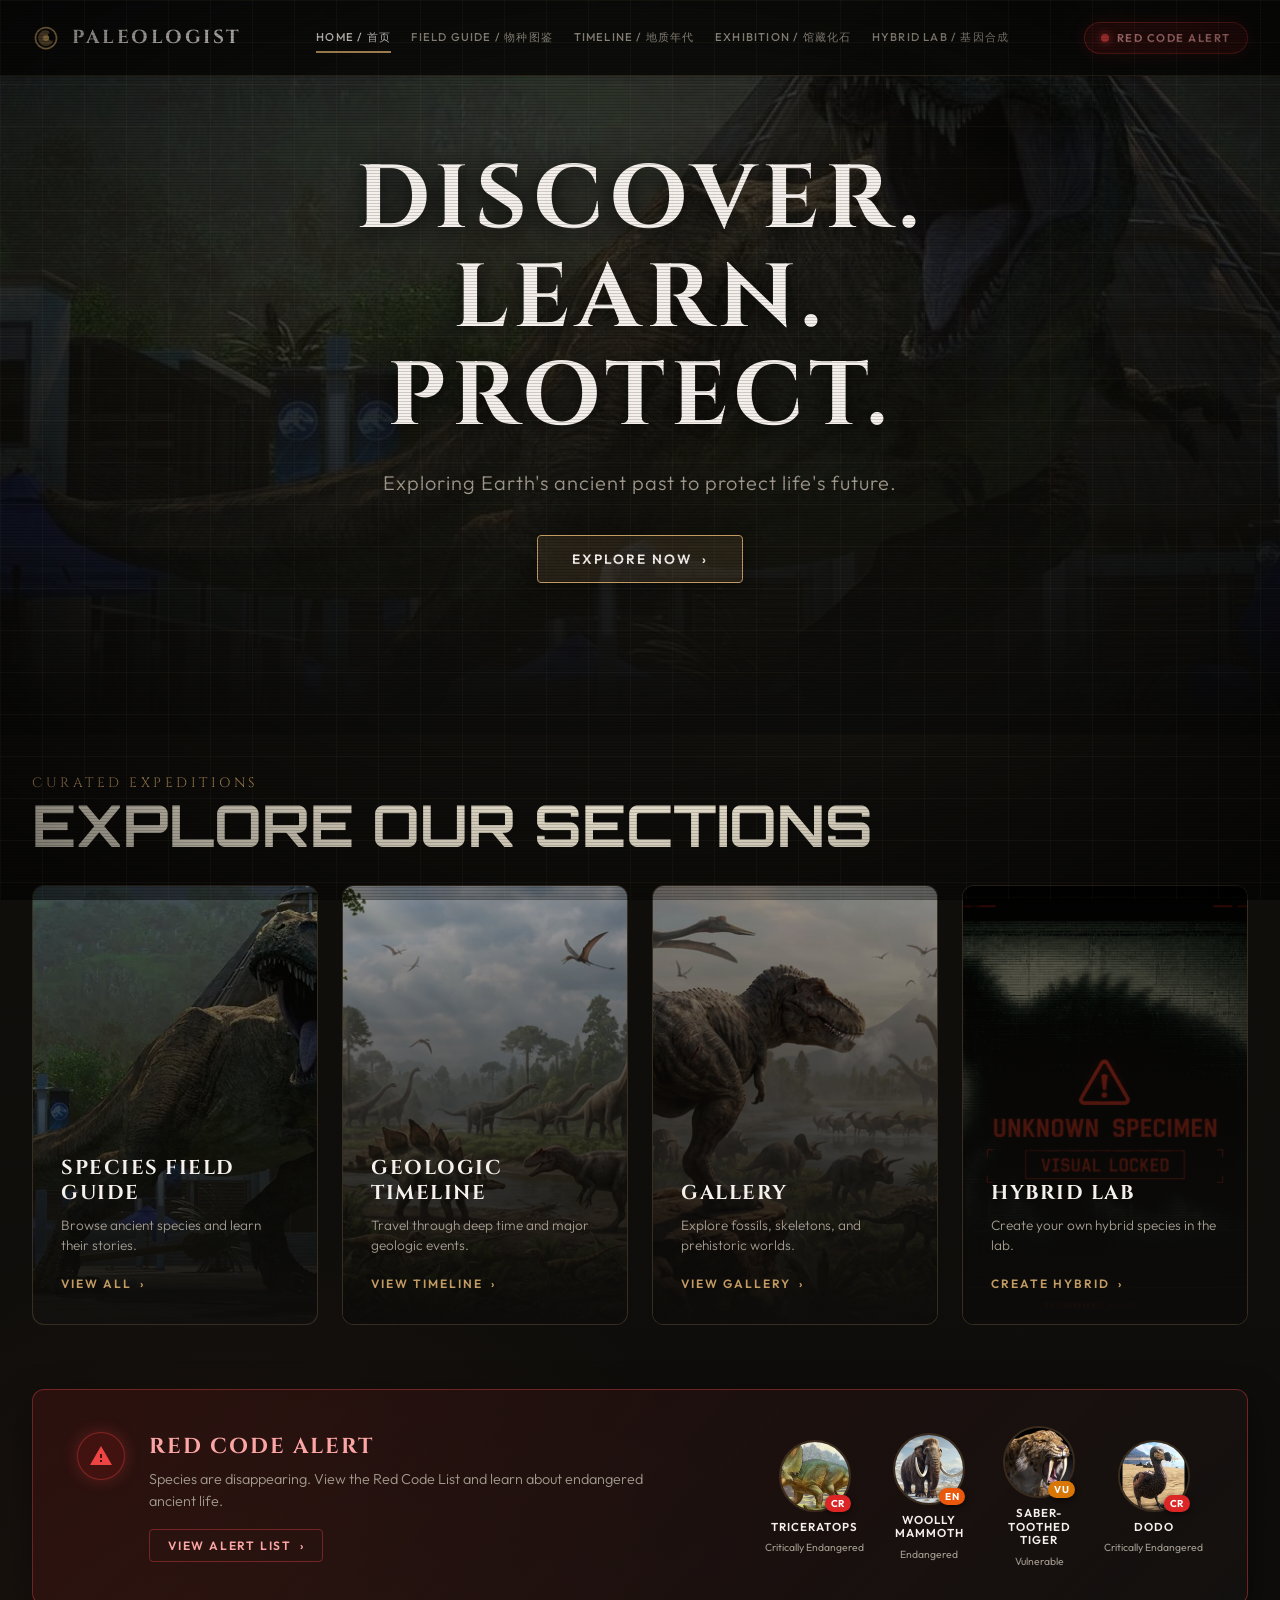
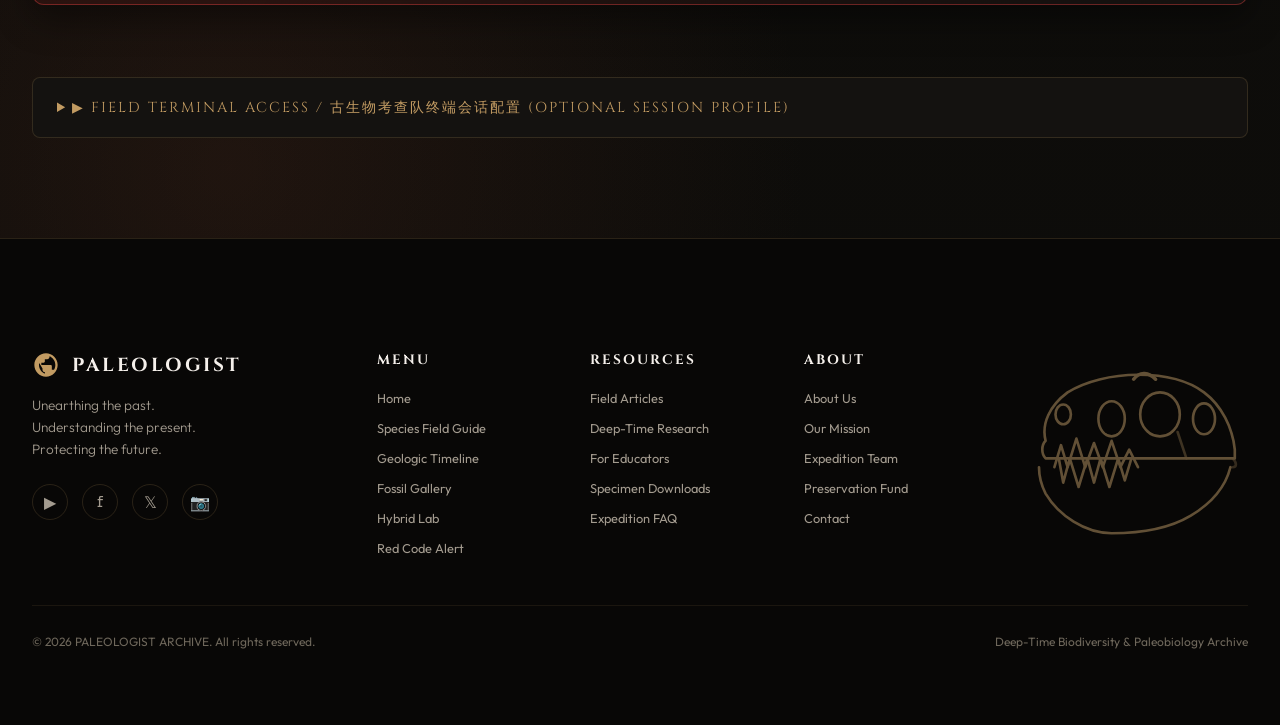
==== commit 79e119d1: "perf: optimize assets and update museum archive pages" ====
--- a/index.html
+++ b/index.html
@@ -1,5 +1,5 @@
 <!DOCTYPE html>
-<html lang="zh-CN" data-page="index">
+<html lang="en" data-page="index">
 <head>
     <meta charset="UTF-8">
     <meta name="viewport" content="width=device-width, initial-scale=1.0">
@@ -9,8 +9,11 @@
     <meta property="og:type" content="website">
     <meta property="og:image" content="assets/images/originals/trex.jpg">
     <title>PALEOLOGIST | Discover. Learn. Protect.</title>
-    <link href="https://fonts.googleapis.com/css2?family=Cinzel:wght@400;600;700;900&family=Outfit:wght@300;400;500;600;700&family=Share+Tech+Mono&display=swap" rel="stylesheet">
-    <script src="assets/js/site.js"></script>
+    <link rel="preconnect" href="https://fonts.googleapis.com">
+    <link rel="preconnect" href="https://fonts.gstatic.com" crossorigin>
+    <link rel="preload" as="image" href="assets/images/originals/trex.jpg" fetchpriority="high">
+    <link href="https://fonts.googleapis.com/css2?family=Cinzel:wght@400;600;700;900&family=Outfit:wght@300;400;500;600;700&family=Share+Tech+Mono&family=Orbitron:wght@400;700;900&display=swap" rel="stylesheet">
+    <script src="assets/js/site.js" defer></script>
     <link rel="stylesheet" href="assets/css/site.css">
 </head>
 <body class="pl-shell">
@@ -18,27 +21,33 @@
     <!-- GLOBAL HEADER -->
     <header class="pl-header">
         <div class="pl-header-inner">
-            <a class="pl-brand" href="index.html" aria-label="PALEOLOGIST Home">
-                <svg class="pl-brand-icon" viewBox="0 0 24 24" fill="currentColor">
-                    <path d="M12 2C6.48 2 2 6.48 2 12s4.48 10 10 10 10-4.48 10-10S17.52 2 12 2zm1 17.93c-3.95-.49-7-3.85-7-7.93 0-.62.08-1.21.21-1.79L9 15v1c0 1.1.9 2 2 2v1.93zm6.9-2.54c-.26-.81-1-1.39-1.9-1.39h-1v-3c0-.55-.45-1-1-1H8v-2h2c.55 0 1-.45 1-1V7h2c1.1 0 2-.9 2-2v-.41c2.93 1.19 5 4.06 5 7.41 0 2.08-.8 3.97-2.1 5.39z"/>
-                </svg>
-                <span class="pl-brand-name">PALEOLOGIST</span>
+            <a href="index.html" class="pl-logo">
+              <svg class="pl-logo-icon" width="28" height="28" viewBox="0 0 32 32" fill="none" xmlns="http://www.w3.org/2000/svg">
+                <path d="M16 3C8.82 3 3 8.82 3 16s5.82 13 13 13 13-5.82 13-13S23.18 3 16 3zm0 24c-6.08 0-11-4.92-11-11s4.92-11 11-11 11 4.92 11 11-4.92 11-11 11z" fill="#c29b62"/>
+                <path d="M16 7c-4.97 0-9 4.03-9 9s4.03 9 9 9c3.86 0 7.12-2.44 8.36-5.89-.35.08-.71.13-1.09.13-2.9 0-5.27-2.36-5.27-5.24 0-1.74.85-3.28 2.16-4.23C19.78 8.1 17.98 7 16 7z" fill="#c29b62" opacity="0.6"/>
+                <circle cx="16" cy="16" r="3.5" fill="#e5b869"/>
+              </svg>
+              <span class="pl-logo-text">PALEOLOGIST</span>
             </a>
 
-            <nav class="pl-nav" id="mainNav" aria-label="Primary Navigation">
-                <a href="index.html" class="pl-nav-link active">HOME</a>
-                <a href="gallery.html" class="pl-nav-link">SPECIES</a>
-                <a href="timescale.html" class="pl-nav-link">TIMELINE</a>
-                <a href="gallery.html#gallery-showcase" class="pl-nav-link">GALLERY</a>
-                <a href="form.html" class="pl-nav-link">HYBRID LAB</a>
+            <nav class="pl-nav" id="plNav" aria-label="Primary Navigation">
+                <a href="index.html" class="pl-nav-link active">HOME / 首页</a>
+                <a href="gallery.html" class="pl-nav-link">FIELD GUIDE / 物种图鉴</a>
+                <a href="timescale.html" class="pl-nav-link">TIMELINE / 地质年代</a>
+                <a href="gallery.html#gallery-showcase" class="pl-nav-link">EXHIBITION / 馆藏化石</a>
+                <a href="form.html" class="pl-nav-link">HYBRID LAB / 基因合成</a>
             </nav>
 
-            <div style="display: flex; align-items: center; gap: 14px;">
-                <button type="button" class="pl-alert-btn js-open-alert" aria-label="Open Red Code Alert System">
-                    <span class="pl-alert-pulse"></span>
+            <div class="pl-header-actions">
+                <button type="button" class="pl-alert-badge-btn js-open-alert" id="openRedAlertBtn" aria-label="Open Red Code Alert System">
+                    <span class="pl-pulse-dot"></span>
                     <span>RED CODE ALERT</span>
                 </button>
-                <button type="button" class="pl-menu-toggle" id="menuToggle" aria-label="Toggle Menu">☰</button>
+                <button class="pl-menu-toggle" id="plMenuToggle" aria-label="Toggle navigation">
+                  <svg width="22" height="22" viewBox="0 0 24 24" fill="none" stroke="currentColor" stroke-width="2">
+                    <path d="M3 12h18M3 6h18M3 18h18"/>
+                  </svg>
+                </button>
             </div>
         </div>
     </header>
@@ -64,7 +73,7 @@
             <div class="pl-sections-grid">
                 <!-- 01: SPECIES FIELD GUIDE -->
                 <a href="gallery.html" class="pl-section-card" aria-label="Explore Species Field Guide">
-                    <img src="assets/images/originals/trex.jpg" alt="Tyrannosaurus Rex" class="pl-card-bg" loading="lazy">
+                    <img src="assets/images/thumbs/trex.webp" alt="Tyrannosaurus Rex" class="pl-card-bg" loading="lazy" decoding="async">
                     <div class="pl-card-overlay"></div>
                     <div class="pl-card-content">
                         <h3 class="pl-card-title">SPECIES FIELD GUIDE</h3>
@@ -75,7 +84,7 @@
 
                 <!-- 02: GEOLOGIC TIMELINE -->
                 <a href="timescale.html" class="pl-section-card" aria-label="Explore Geologic Timeline">
-                    <img src="assets/images/timeline/zhuluoji.jpg" alt="Jurassic Geologic Landscape" class="pl-card-bg" loading="lazy">
+                    <img src="assets/images/timeline/thumbs/zhuluoji.webp" alt="Jurassic Geologic Landscape" class="pl-card-bg" loading="lazy" decoding="async">
                     <div class="pl-card-overlay"></div>
                     <div class="pl-card-content">
                         <h3 class="pl-card-title">GEOLOGIC TIMELINE</h3>
@@ -86,7 +95,7 @@
 
                 <!-- 03: GALLERY -->
                 <a href="gallery.html#gallery-showcase" class="pl-section-card" aria-label="Explore Museum Fossil Gallery">
-                    <img src="assets/images/timeline/baieji.jpg" alt="Cretaceous Prehistoric World" class="pl-card-bg" loading="lazy">
+                    <img src="assets/images/timeline/thumbs/baieji.webp" alt="Cretaceous Prehistoric World" class="pl-card-bg" loading="lazy" decoding="async">
                     <div class="pl-card-overlay"></div>
                     <div class="pl-card-content">
                         <h3 class="pl-card-title">GALLERY</h3>
@@ -97,7 +106,7 @@
 
                 <!-- 04: HYBRID LAB -->
                 <a href="form.html" class="pl-section-card" aria-label="Explore Hybrid DNA Lab">
-                    <img src="assets/images/generated/unknown-hybrid.png" alt="Hybrid DNA Synthesis" class="pl-card-bg" loading="lazy">
+                    <img src="assets/images/generated/unknown-hybrid.webp" alt="Hybrid DNA Synthesis" class="pl-card-bg" loading="lazy" decoding="async">
                     <div class="pl-card-overlay"></div>
                     <div class="pl-card-content">
                         <h3 class="pl-card-title">HYBRID LAB</h3>
@@ -125,7 +134,7 @@
                 <div class="pl-alert-chips">
                     <div class="pl-chip-item">
                         <div class="pl-chip-thumb">
-                            <img src="assets/images/originals/triceratop.jpg" alt="Triceratops">
+                            <img src="assets/images/thumbs/triceratop.webp" alt="Triceratops" loading="lazy" decoding="async">
                             <span class="pl-chip-badge cr">CR</span>
                         </div>
                         <span class="pl-chip-name">TRICERATOPS</span>
@@ -134,7 +143,7 @@
 
                     <div class="pl-chip-item">
                         <div class="pl-chip-thumb">
-                            <img src="assets/images/originals/mammoth.jpg" alt="Woolly Mammoth">
+                            <img src="assets/images/thumbs/mammoth.webp" alt="Woolly Mammoth" loading="lazy" decoding="async">
                             <span class="pl-chip-badge en">EN</span>
                         </div>
                         <span class="pl-chip-name">WOOLLY MAMMOTH</span>
@@ -143,7 +152,7 @@
 
                     <div class="pl-chip-item">
                         <div class="pl-chip-thumb">
-                            <img src="assets/images/originals/smilodon.jpg" alt="Saber-Toothed Tiger">
+                            <img src="assets/images/thumbs/smilodon.webp" alt="Saber-Toothed Tiger" loading="lazy" decoding="async">
                             <span class="pl-chip-badge vu">VU</span>
                         </div>
                         <span class="pl-chip-name">SABER-TOOTHED TIGER</span>
@@ -152,7 +161,7 @@
 
                     <div class="pl-chip-item">
                         <div class="pl-chip-thumb">
-                            <img src="assets/images/originals/dodo.jpg" alt="Dodo">
+                            <img src="assets/images/thumbs/dodo.webp" alt="Dodo" loading="lazy" decoding="async">
                             <span class="pl-chip-badge cr">CR</span>
                         </div>
                         <span class="pl-chip-name">DODO</span>
@@ -229,7 +238,7 @@
             <div class="pl-alert-cards-grid">
                 <!-- Card 1 -->
                 <div class="pl-threat-card" data-status="cr">
-                    <img src="assets/images/originals/triceratop.jpg" alt="Triceratops" class="pl-threat-img">
+                    <img src="assets/images/thumbs/triceratop.webp" alt="Triceratops" class="pl-threat-img" loading="lazy" decoding="async">
                     <div class="pl-threat-meta">
                         <h4 class="pl-threat-name">TRICERATOPS</h4>
                         <span class="pl-chip-badge cr">CR</span>
@@ -240,7 +249,7 @@
 
                 <!-- Card 2 -->
                 <div class="pl-threat-card" data-status="en">
-                    <img src="assets/images/originals/mammoth.jpg" alt="Woolly Mammoth" class="pl-threat-img">
+                    <img src="assets/images/thumbs/mammoth.webp" alt="Woolly Mammoth" class="pl-threat-img" loading="lazy" decoding="async">
                     <div class="pl-threat-meta">
                         <h4 class="pl-threat-name">WOOLLY MAMMOTH</h4>
                         <span class="pl-chip-badge en">EN</span>
@@ -251,7 +260,7 @@
 
                 <!-- Card 3 -->
                 <div class="pl-threat-card" data-status="vu">
-                    <img src="assets/images/originals/smilodon.jpg" alt="Saber-Toothed Tiger" class="pl-threat-img">
+                    <img src="assets/images/thumbs/smilodon.webp" alt="Saber-Toothed Tiger" class="pl-threat-img" loading="lazy" decoding="async">
                     <div class="pl-threat-meta">
                         <h4 class="pl-threat-name">SABER-TOOTHED TIGER</h4>
                         <span class="pl-chip-badge vu">VU</span>
@@ -262,7 +271,7 @@
 
                 <!-- Card 4 -->
                 <div class="pl-threat-card" data-status="cr">
-                    <img src="assets/images/originals/dodo.jpg" alt="Dodo" class="pl-threat-img">
+                    <img src="assets/images/thumbs/dodo.webp" alt="Dodo" class="pl-threat-img" loading="lazy" decoding="async">
                     <div class="pl-threat-meta">
                         <h4 class="pl-threat-name">DODO</h4>
                         <span class="pl-chip-badge cr">CR</span>
@@ -361,20 +370,35 @@
                 <!-- Fossil Art Column -->
                 <div class="pl-footer-art-col">
                     <svg class="pl-footer-skull" viewBox="0 0 100 80" fill="none" stroke="currentColor" stroke-width="1.2" stroke-linecap="round" stroke-linejoin="round" style="color:var(--pl-gold);">
-                        <!-- Stylized Triceratops / Dinosaur skull etching -->
-                        <path d="M75 15 C85 5, 95 10, 90 25 C85 40, 70 45, 60 50 L50 65 L40 68 L30 65 L20 58 L10 50 C5 45, 8 35, 18 30 C28 25, 45 28, 55 22 Z"/>
-                        <path d="M78 12 L88 2"/>
-                        <path d="M68 8 L75 -2"/>
-                        <path d="M35 25 C30 20, 22 25, 25 32 C28 39, 38 35, 35 25 Z"/>
-                        <path d="M42 45 C40 40, 48 38, 52 42 C56 46, 48 50, 42 45 Z"/>
-                        <path d="M15 52 L28 55 L35 62 L22 60 Z"/>
-                        <path d="M22 60 L24 66 L28 62 L32 67 L36 63"/>
+                        <!-- Theropod (T-Rex) skull profile — museum line-art etching -->
+                        <!-- Cranium + upper jaw outline -->
+                        <path d="M8,34 C6,26 10,18 18,12 C26,7 38,4 50,4 C62,4 72,6 80,12 C88,18 93,28 94,38 L94,42 L8,42 C6,40 6,36 8,34 Z"/>
+                        <!-- Mandible (lower jaw) -->
+                        <path d="M92,46 C90,54 84,62 74,68 C64,74 50,76 38,76 C26,76 14,68 8,58 C5,52 5,48 5,46"/>
+                        <!-- Orbit (eye socket) -->
+                        <ellipse cx="60" cy="22" rx="9" ry="10"/>
+                        <!-- Antorbital fenestra -->
+                        <ellipse cx="38" cy="24" rx="6" ry="8"/>
+                        <!-- Lateral temporal fenestra -->
+                        <ellipse cx="80" cy="24" rx="5" ry="7"/>
+                        <!-- External naris (nostril) -->
+                        <ellipse cx="16" cy="22" rx="3.5" ry="4.5"/>
+                        <!-- Upper teeth (serrated, from maxilla) -->
+                        <path d="M14,42 L16,53 L19,42 L23,55 L27,42 L30,53 L33,42 L37,55 L41,42 L44,52 L47,42"/>
+                        <!-- Lower teeth (from dentary) -->
+                        <path d="M12,46 L15,36 L18,46 L22,33 L26,46 L30,35 L34,46 L38,34 L42,46 L46,38 L50,46"/>
+                        <!-- Postorbital bar (bone strut behind orbit) -->
+                        <line x1="68" y1="30" x2="72" y2="42" opacity="0.6"/>
+                        <!-- Lacrimal crest (brow ridge) -->
+                        <path d="M48,6 C51,2 55,3 58,6" stroke-width="1.6"/>
+                        <!-- Jaw joint articulation -->
+                        <path d="M93,42 C95,44 95,46 93,46" opacity="0.5"/>
                     </svg>
                 </div>
             </div>
 
             <div class="pl-footer-bottom">
-                <span>© 2024 Paleologist. All rights reserved.</span>
+                <span>© 2026 PALEOLOGIST ARCHIVE. All rights reserved.</span>
                 <span>Deep-Time Biodiversity & Paleobiology Archive</span>
             </div>
         </div>
--- a/assets/css/site.css
+++ b/assets/css/site.css
@@ -1,4 +1,4 @@
-@import url('https://fonts.googleapis.com/css2?family=Cinzel:wght@400;600;700;900&family=Outfit:wght@300;400;500;600;700&family=Share+Tech+Mono&display=swap');
+@import url('https://fonts.googleapis.com/css2?family=Cinzel:wght@400;600;700;900&family=Outfit:wght@300;400;500;600;700&family=Share+Tech+Mono&family=Orbitron:wght@400;700;900&display=swap');
 
 :root{
   --cls-carnivore: #e74c3c;
@@ -8,6 +8,11 @@
   --cls-aquatic: #0984e3;
   --cls-cenozoic: #a29bfe;
   --cls-hybrid: #e84393;
+}
+
+html, body {
+  overflow-x: hidden;
+  max-width: 100vw;
 }
 
 /* ===== INDEX PAGE ===== */
@@ -122,7 +127,7 @@
             border: 1px solid rgba(199, 168, 112, 0.25);
             text-decoration: none;
             padding: 10px 14px;
-            font-size: 0.68rem;
+            font-size: 0.7rem;
             letter-spacing: 2px;
             text-transform: uppercase;
             background: rgba(20, 17, 13, 0.5);
@@ -224,7 +229,7 @@
             gap: 10px;
             width: 200px;
             color: rgba(217, 200, 160, 0.84);
-            font-size: 0.62rem;
+            font-size: 0.7rem;
             letter-spacing: 1px;
             text-transform: uppercase;
         }
@@ -259,7 +264,7 @@
         }
         html[data-page="index"] .archive-stat span{
             color: #b8a985;
-            font-size: 0.68rem;
+            font-size: 0.7rem;
             letter-spacing: 1px;
             text-transform: uppercase;
         }
@@ -315,7 +320,7 @@
         html[data-page="index"] .portal-logo span{ color: var(--ingen-green); }
         html[data-page="index"] .portal-subtitle{
             color: var(--ingen-text);
-            font-size: 0.68rem;
+            font-size: 0.7rem;
             letter-spacing: 2px;
             line-height: 1.6;
             text-transform: uppercase;
@@ -363,7 +368,7 @@
         html[data-page="index"] .error-message{
             color: var(--error-red);
             display: none;
-            font-size: 0.62rem;
+            font-size: 0.7rem;
             letter-spacing: 1px;
             margin-top: 6px;
             text-transform: uppercase;
@@ -391,7 +396,7 @@
             border: 1px solid rgba(215, 168, 92, 0.46);
             color: #e7c784;
             padding: 8px 15px;
-            font-size: 0.64rem;
+            font-size: 0.7rem;
             letter-spacing: 2px;
             text-align: center;
             margin-bottom: 24px;
@@ -487,7 +492,7 @@
         }
         html[data-page="index"] .specimen-caption span{
             color: #c3b491;
-            font-size: 0.66rem;
+            font-size: 0.7rem;
             letter-spacing: 1px;
         }
 
@@ -504,7 +509,7 @@
             border: 1px solid rgba(199, 168, 112, 0.18);
             background:
                 linear-gradient(90deg, rgba(20, 17, 13, 0.94), rgba(20, 17, 13, 0.38)),
-                url("../images/generated/timeline-jurassic-v2.png");
+                url("../images/generated/timeline-jurassic-v2.webp");
             background-size: cover;
             background-position: center;
         }
@@ -532,7 +537,7 @@
         }
         html[data-page="index"] .era-card span{
             color: var(--ingen-green);
-            font-size: 0.68rem;
+            font-size: 0.7rem;
             letter-spacing: 1px;
             text-transform: uppercase;
         }
@@ -548,10 +553,10 @@
             border-color: var(--amber);
             box-shadow: 0 0 28px rgba(185, 135, 79, 0.24);
         }
-        html[data-page="index"] .triassic{ background-image: linear-gradient(180deg, rgba(0,0,0,0.18), rgba(0,0,0,0.84)), url("../images/generated/timeline-triassic-v2.png"); background-size: cover; background-position: center; }
-        html[data-page="index"] .jurassic{ background-image: linear-gradient(180deg, rgba(0,0,0,0.18), rgba(0,0,0,0.84)), url("../images/generated/timeline-jurassic-v2.png"); background-size: cover; background-position: center; }
-        html[data-page="index"] .cretaceous{ background-image: linear-gradient(180deg, rgba(0,0,0,0.18), rgba(0,0,0,0.84)), url("../images/generated/timeline-cretaceous-v2.png"); background-size: cover; background-position: center; }
-        html[data-page="index"] .cenozoic{ background-image: linear-gradient(180deg, rgba(0,0,0,0.18), rgba(0,0,0,0.84)), url("../images/generated/timeline-cenozoic-v2.png"); background-size: cover; background-position: center; }
+        html[data-page="index"] .triassic{ background-image: linear-gradient(180deg, rgba(0,0,0,0.18), rgba(0,0,0,0.84)), url("../images/generated/timeline-triassic-v2.webp"); background-size: cover; background-position: center; }
+        html[data-page="index"] .jurassic{ background-image: linear-gradient(180deg, rgba(0,0,0,0.18), rgba(0,0,0,0.84)), url("../images/generated/timeline-jurassic-v2.webp"); background-size: cover; background-position: center; }
+        html[data-page="index"] .cretaceous{ background-image: linear-gradient(180deg, rgba(0,0,0,0.18), rgba(0,0,0,0.84)), url("../images/generated/timeline-cretaceous-v2.webp"); background-size: cover; background-position: center; }
+        html[data-page="index"] .cenozoic{ background-image: linear-gradient(180deg, rgba(0,0,0,0.18), rgba(0,0,0,0.84)), url("../images/generated/timeline-cenozoic-v2.webp"); background-size: cover; background-position: center; }
         html[data-page="index"] .triassic,
         html[data-page="index"] .jurassic,
         html[data-page="index"] .cretaceous,
@@ -903,8 +908,8 @@
       border-bottom:2px solid #d63031; padding:6px 30px;
       display:flex; align-items:center; justify-content:space-between;
     }
-    html[data-page="gallery"] .clearance-text{ font-size:0.65rem; letter-spacing:3px; color:#d63031; font-weight:bold; }
-    html[data-page="gallery"] .clearance-id{ font-size:0.6rem; color:#7a2222; letter-spacing:2px; }
+    html[data-page="gallery"] .clearance-text{ font-size:0.7rem; letter-spacing:3px; color:#d63031; font-weight:bold; }
+    html[data-page="gallery"] .clearance-id{ font-size:0.7rem; color:#7a2222; letter-spacing:2px; }
 
     /* PADDOCK STATUS SIDEBAR */
     html[data-page="gallery"] #paddock-board{
@@ -937,12 +942,12 @@
       animation:gallery-ledFlash 0.5s infinite;
     }
     @keyframes gallery-ledFlash { 0%,100%{opacity:1} 50%{opacity:0.2} }
-    html[data-page="gallery"] .pi-name{ font-size:0.6rem; color:#a8d5a8; letter-spacing:1px; line-height:1.3; }
+    html[data-page="gallery"] .pi-name{ font-size:0.7rem; color:#a8d5a8; letter-spacing:1px; line-height:1.3; }
     html[data-page="gallery"] .pi-status{ font-size:0.7rem; letter-spacing:2px; color:var(--ingen-green); padding-left:15px; }
     html[data-page="gallery"] .paddock-item.breach .pi-status{ color:#d63031; font-weight:bold; }
     html[data-page="gallery"] .paddock-time{ font-size: 0.7rem; color:#3a5a3a; letter-spacing:1px; padding-left:15px; margin-top:2px; }
     html[data-page="gallery"] .paddock-footer{ border-top:1px solid var(--ingen-green-dim); padding:10px 14px; }
-    html[data-page="gallery"] .system-clock{ font-size:0.6rem; color:#3a5a3a; letter-spacing:1px; text-align:center; }
+    html[data-page="gallery"] .system-clock{ font-size:0.7rem; color:#3a5a3a; letter-spacing:1px; text-align:center; }
     html[data-page="gallery"] .system-clock span{ color:var(--ingen-green); }
 
     /* PAGE WRAP */
@@ -1597,7 +1602,7 @@
       place-items: center;
       color: var(--ingen-green);
       border: 1px solid var(--ingen-green-dim);
-      font-size: 0.68rem;
+      font-size: 0.7rem;
     }
     html[data-page="gallery"] .mi-map-section{
       margin: 0 0 18px;
@@ -1762,7 +1767,7 @@
     }
     html[data-page="gallery"] #mapCoordsText{
       color: var(--ingen-green);
-      font-size: 0.68rem;
+      font-size: 0.7rem;
       white-space: nowrap;
       align-self: center;
     }
@@ -1921,7 +1926,7 @@
         }
 
         html[data-page="timescale"] .node-era{
-            font-size: 0.65rem;
+            font-size: 0.7rem;
             color: #666;
             letter-spacing: 1px;
         }
@@ -1997,7 +2002,7 @@
             padding: 10px 15px;
         }
         html[data-page="timescale"] .stat-lbl{
-            font-size: 0.6rem;
+            font-size: 0.7rem;
             color: var(--ingen-text-dim);
             letter-spacing: 1px;
             text-transform: uppercase;
@@ -2240,15 +2245,6 @@
         html[data-page="form"] .sys-title span{ color: #fff; font-weight: normal; }
 
         /* Layout */
-        html[data-page="form"] .workspace-grid{
-            display: grid;
-            grid-template-columns: 1fr 320px;
-            gap: 40px;
-            padding: 30px 40px;
-            max-width: 1300px;
-            margin: 0 auto;
-        }
-
         /* Form styling */
         html[data-page="form"] .synthesis-card{
             background: rgba(20, 22, 26, 0.85);
@@ -2336,7 +2332,7 @@
         }
         html[data-page="form"] .error-lbl{
             color: var(--error-red);
-            font-size: 0.6rem;
+            font-size: 0.7rem;
             letter-spacing: 1px;
             margin-top: 5px;
             display: none;
@@ -2484,12 +2480,6 @@
         html[data-page="form"] .sys-title span{
             color: var(--ingen-green);
         }
-        html[data-page="form"] .workspace-grid{
-            max-width: 1220px;
-            grid-template-columns: minmax(0, 1.2fr) 360px;
-            gap: 24px;
-            padding: 0 18px 42px 18px;
-        }
         html[data-page="form"] .synthesis-card,
         html[data-page="form"] .preview-sticky{
             border-radius: 6px;
@@ -2536,14 +2526,6 @@
             html[data-page="form"] .console-header{
                 margin-left: 12px;
                 margin-right: 12px;
-            }
-            html[data-page="form"] .workspace-grid{
-                grid-template-columns: 1fr;
-                padding: 0 12px 32px 12px;
-            }
-            html[data-page="form"] .preview-sticky{
-                position: relative;
-                top: auto;
             }
         }
         @media (max-width: 680px){
@@ -2873,6 +2855,8 @@
   overflow: hidden;
   min-height: 346px !important;
   transform: translateZ(0);
+  content-visibility: auto;
+  contain-intrinsic-size: 300px 360px;
 }
 
 html[data-page="gallery"] .card:hover,
@@ -3050,13 +3034,6 @@
   color: var(--pa-green-strong) !important;
 }
 
-html[data-page="form"] .workspace-grid{
-  width: min(1320px, calc(100vw - 32px));
-  max-width: none !important;
-  grid-template-columns: minmax(0, 1fr) minmax(300px, 0.38fr) !important;
-  gap: 22px !important;
-}
-
 html[data-page="form"] .synthesis-card,
 html[data-page="form"] .preview-sticky{
   padding: clamp(20px, 3vw, 34px) !important;
@@ -3087,12 +3064,10 @@
 }
 
 @media (max-width: 980px){
-  html[data-page="timescale"] .timeline-container,
-  html[data-page="form"] .workspace-grid{
+  html[data-page="timescale"] .timeline-container{
     grid-template-columns: 1fr !important;
   }
-  html[data-page="timescale"] .details-sticky,
-  html[data-page="form"] .preview-sticky{
+  html[data-page="timescale"] .details-sticky{
     position: static !important;
   }
   html[data-page="timescale"] .stat-grid{
@@ -3123,7 +3098,7 @@
     width: 100%;
     min-width: 0;
     padding: 9px 8px !important;
-    font-size: 0.68rem !important;
+    font-size: 0.7rem !important;
     white-space: normal;
     line-height: 1.35;
   }
@@ -3151,7 +3126,7 @@
   padding-top: 13px;
   color: var(--pa-muted, #a99a7e);
   font-family: 'Share Tech Mono', monospace;
-  font-size: 0.66rem;
+  font-size: 0.7rem;
   letter-spacing: 1.8px;
   text-transform: uppercase;
 }
@@ -3195,7 +3170,7 @@
 
 html[data-page="timescale"] .node-era{
   color: var(--pa-muted, #a99a7e) !important;
-  font-size: 0.64rem !important;
+  font-size: 0.7rem !important;
   letter-spacing: 1.4px;
   text-transform: uppercase;
 }
@@ -3207,7 +3182,7 @@
 html[data-page="timescale"] .node-span{
   max-width: 23ch;
   color: var(--pa-faint) !important;
-  font-size: 0.66rem !important;
+  font-size: 0.7rem !important;
   line-height: 1.35;
 }
 
@@ -3410,7 +3385,7 @@
   border: 1px solid rgba(227, 195, 126, 0.4);
   border-radius: 50%;
   color: var(--pa-green-strong);
-  font-size: 0.62rem;
+  font-size: 0.7rem;
 }
 
 html[data-page="timescale"] .major-event-item p{
@@ -3748,13 +3723,11 @@
 }
 
 @media (max-width: 980px){
-  html[data-page="timescale"] .timeline-container,
-  html[data-page="form"] .workspace-grid{
+  html[data-page="timescale"] .timeline-container{
     grid-template-columns: 1fr !important;
   }
 
-  html[data-page="timescale"] .details-sticky,
-  html[data-page="form"] .preview-sticky{
+  html[data-page="timescale"] .details-sticky{
     position: static !important;
   }
 }
@@ -3801,7 +3774,7 @@
 
 html[data-page="timescale"] .node-era{
   color: var(--pa-muted, #a99a7e) !important;
-  font-size: 0.6rem !important;
+  font-size: 0.7rem !important;
   line-height: 1.45 !important;
   letter-spacing: 1.55px !important;
 }
@@ -3815,7 +3788,7 @@
 
 html[data-page="timescale"] .node-span{
   color: var(--pa-faint) !important;
-  font-size: 0.62rem !important;
+  font-size: 0.7rem !important;
   line-height: 1.6 !important;
 }
 
@@ -3858,7 +3831,7 @@
   }
 
   html[data-page="timescale"] .node-span{
-    font-size: 0.62rem !important;
+    font-size: 0.7rem !important;
     line-height: 1.6 !important;
   }
 }
@@ -3911,13 +3884,6 @@
   color: var(--pa-green-strong) !important;
 }
 
-html[data-page="form"] .workspace-grid{
-  position: relative;
-  width: min(1440px, calc(100vw - 32px)) !important;
-  grid-template-columns: minmax(0, 0.95fr) minmax(360px, 0.54fr) !important;
-  gap: 26px !important;
-}
-
 html[data-page="form"] .workspace-grid::before{
   content: '';
   position: absolute;
@@ -3995,7 +3961,7 @@
 html[data-page="form"] .image-help{
   margin-top: 8px;
   color: var(--pa-muted, #a99a7e);
-  font-size: 0.66rem;
+  font-size: 0.7rem;
   line-height: 1.55;
 }
 
@@ -4053,16 +4019,6 @@
 html[data-page="form"] .success-box{
   border-color: rgba(207, 174, 112, 0.3) !important;
   background: linear-gradient(180deg, rgba(29, 24, 18, 0.96), rgba(12, 10, 8, 0.96)) !important;
-}
-
-@media (max-width: 980px){
-  html[data-page="form"] .workspace-grid{
-    grid-template-columns: 1fr !important;
-  }
-
-  html[data-page="form"] .workspace-grid::before{
-    display: none;
-  }
 }
 
 /* ===== TIMESCALE FINAL ATLAS PASS ===== */
@@ -4093,7 +4049,7 @@
 html[data-page="timescale"] .timeline-scope-strip span{
   flex: 0 0 auto !important;
   padding: 0 0 12px !important;
-  font-size: clamp(0.68rem, 1vw, 0.88rem) !important;
+  font-size: clamp(0.7rem, 1vw, 0.88rem) !important;
   line-height: 1 !important;
   letter-spacing: 0.22em !important;
   color: var(--pa-muted, #a99a7e) !important;
@@ -4182,7 +4138,7 @@
 
 html[data-page="timescale"] .node-span{
   color: rgba(227, 195, 126, 0.66) !important;
-  font-size: 0.64rem !important;
+  font-size: 0.7rem !important;
   line-height: 1.45 !important;
 }
 
@@ -4366,8 +4322,12 @@
 }
 
 html[data-page="form"] .workspace-grid{
+  display: grid;
   --form-preview-width: 360px;
   --form-col-gap: 26px;
+  position: relative;
+  padding: 0 18px 42px 18px;
+  max-width: none !important;
   grid-template-columns: minmax(0, 1fr) minmax(300px, var(--form-preview-width)) !important;
   gap: var(--form-col-gap) !important;
   width: min(1440px, calc(100vw - 32px)) !important;
@@ -4457,6 +4417,10 @@
 @media (max-width: 900px){
   html[data-page="form"] .workspace-grid{
     grid-template-columns: 1fr !important;
+  }
+
+  html[data-page="form"] .workspace-grid::before{
+    display: none;
   }
 
   html[data-page="form"] .preview-sticky{
@@ -4511,11 +4475,11 @@
 
 /* ===== GALLERY HEADER + UNCROPPED IMAGES ===== */
 html[data-page="gallery"]{
-  --gallery-header-space: 0px;
+  --gallery-header-space: 88px;
 }
 
 html[data-page="gallery"] .page-wrap{
-  padding-top: var(--gallery-header-space) !important;
+  padding-top: var(--gallery-header-space, 88px) !important;
 }
 
 html[data-page="gallery"] .console-header{
@@ -4598,7 +4562,7 @@
   border-radius: 4px;
   color: var(--ingen-gold);
   font-family: var(--font-mono);
-  font-size: 0.68rem;
+  font-size: 0.7rem;
   letter-spacing: 1.5px;
 }
 
@@ -4627,7 +4591,7 @@
   background: rgba(3, 3, 2, 0.72);
   color: var(--ingen-gold);
   font-family: var(--font-mono);
-  font-size: 0.66rem;
+  font-size: 0.7rem;
   letter-spacing: 1.4px;
 }
 
@@ -4645,7 +4609,7 @@
   background: rgba(255, 51, 51, 0.06);
   color: #ff8a8a;
   font-family: var(--font-mono);
-  font-size: 0.68rem;
+  font-size: 0.7rem;
   letter-spacing: 1.4px;
   cursor: pointer;
 }
@@ -4658,13 +4622,13 @@
 
 @media (max-width: 1100px){
   html[data-page="gallery"]{
-    --gallery-header-space: 0px;
+    --gallery-header-space: 88px;
   }
 }
 
 @media (max-width: 680px){
   html[data-page="gallery"]{
-    --gallery-header-space: 0px;
+    --gallery-header-space: 84px;
   }
 
   html[data-page="gallery"] .console-header{
@@ -4771,6 +4735,7 @@
   --pl-red-dim: rgba(185, 28, 28, 0.16);
   --pl-red-glow: rgba(239, 68, 68, 0.28);
   --pl-red-border: rgba(239, 68, 68, 0.38);
+  --pl-crimson: #ef4444;
 
   --pl-text: #f5f0eb;
   --pl-text-muted: #a39b8f;
@@ -4802,69 +4767,87 @@
 
 /* Header Component */
 .pl-header {
-  position: sticky;
+  position: fixed;
   top: 0;
   left: 0;
   width: 100%;
   height: 76px;
-  background: rgba(13, 12, 10, 0.9);
+  background: rgba(13, 12, 10, 0.92);
   backdrop-filter: blur(16px);
   -webkit-backdrop-filter: blur(16px);
   border-bottom: 1px solid var(--pl-border);
   z-index: 1000;
   transition: background 0.3s, border-color 0.3s;
+  box-sizing: border-box;
 }
 
 .pl-header-inner {
   max-width: 1440px;
   height: 100%;
   margin: 0 auto;
-  padding: 0 36px;
+  padding: 0 clamp(16px, 2.5vw, 36px);
   display: flex;
   align-items: center;
   justify-content: space-between;
-  gap: 24px;
-}
-
-.pl-brand {
+  gap: clamp(10px, 1.8vw, 24px);
+  box-sizing: border-box;
+}
+
+.pl-brand,
+.pl-logo {
   display: inline-flex;
   align-items: center;
   gap: 12px;
   text-decoration: none;
   color: var(--pl-text);
-}
-
-.pl-brand-icon {
-  width: 28px;
-  height: 28px;
+  flex-shrink: 0;
+}
+
+.pl-brand-icon,
+.pl-logo-icon {
+  width: 28px !important;
+  height: 28px !important;
+  max-width: 28px !important;
+  max-height: 28px !important;
   color: var(--pl-gold);
   flex-shrink: 0;
 }
 
-.pl-brand-name {
+.pl-brand-name,
+.pl-logo-text {
   font-family: var(--font-display);
-  font-size: 1.25rem;
+  font-size: 1.18rem;
   font-weight: 700;
-  letter-spacing: 3.5px;
+  letter-spacing: 2.5px;
   text-transform: uppercase;
   color: var(--pl-text);
+  white-space: nowrap;
+}
+
+.pl-header-actions {
+  display: flex;
+  align-items: center;
+  gap: 12px;
+  flex-shrink: 0;
 }
 
 .pl-nav {
   display: flex;
   align-items: center;
-  gap: 32px;
+  gap: clamp(10px, 1.6vw, 26px);
+  flex-wrap: nowrap;
 }
 
 .pl-nav-link {
   font-family: var(--font-ui);
-  font-size: 0.8rem;
+  font-size: clamp(0.7rem, 0.88vw, 0.78rem);
   font-weight: 500;
-  letter-spacing: 2px;
+  letter-spacing: 1.2px;
   text-transform: uppercase;
   color: var(--pl-text-muted);
   text-decoration: none;
   padding: 8px 0;
+  white-space: nowrap;
   position: relative;
   transition: color 0.25s ease;
 }
@@ -4893,27 +4876,31 @@
   transform-origin: left;
 }
 
-.pl-alert-btn {
+.pl-alert-btn,
+.pl-alert-badge-btn {
   display: inline-flex;
   align-items: center;
   gap: 8px;
   background: rgba(185, 28, 28, 0.22);
   border: 1px solid var(--pl-red-border);
   color: #fca5a5;
-  padding: 8px 18px;
+  padding: 8px 16px;
   border-radius: var(--pl-radius-pill);
   font-family: var(--font-ui);
-  font-size: 0.72rem;
+  font-size: 0.7rem;
   font-weight: 600;
-  letter-spacing: 1.8px;
+  letter-spacing: 1.5px;
   text-transform: uppercase;
   text-decoration: none;
   cursor: pointer;
+  white-space: nowrap;
+  flex-shrink: 0;
   transition: all 0.25s ease;
   box-shadow: 0 0 16px rgba(185, 28, 28, 0.2);
 }
 
-.pl-alert-btn:hover {
+.pl-alert-btn:hover,
+.pl-alert-badge-btn:hover {
   background: var(--pl-red);
   color: #ffffff;
   border-color: var(--pl-red-light);
@@ -4921,12 +4908,14 @@
   transform: translateY(-1px);
 }
 
-.pl-alert-pulse {
+.pl-alert-pulse,
+.pl-pulse-dot {
   width: 8px;
   height: 8px;
   border-radius: 50%;
   background: var(--pl-red-light);
   box-shadow: 0 0 8px var(--pl-red-light);
+  flex-shrink: 0;
   animation: pl-pulse 1.8s infinite ease-in-out;
 }
 
@@ -5324,6 +5313,11 @@
   position: relative;
 }
 
+.pl-footer-inner {
+  width: min(1440px, calc(100vw - 64px));
+  margin: 0 auto;
+}
+
 .pl-footer-grid {
   display: grid;
   grid-template-columns: 1.8fr 1fr 1fr 1fr 1.4fr;
@@ -5337,6 +5331,30 @@
   gap: 16px;
 }
 
+.pl-footer-brand {
+  display: inline-flex;
+  align-items: center;
+  gap: 12px;
+  text-decoration: none;
+  color: var(--pl-text);
+}
+
+.pl-footer-logo-icon {
+  width: 28px;
+  height: 28px;
+  flex-shrink: 0;
+}
+
+.pl-footer-brand-text {
+  font-family: var(--font-display);
+  font-size: 1.25rem;
+  font-weight: 700;
+  letter-spacing: 3.5px;
+  text-transform: uppercase;
+  color: var(--pl-text);
+}
+
+.pl-footer-desc,
 .pl-footer-tagline {
   font-family: var(--font-ui);
   font-size: 0.85rem;
@@ -5344,6 +5362,22 @@
   line-height: 1.6;
   color: var(--pl-text-muted);
   max-width: 320px;
+  margin: 0;
+}
+
+.pl-footer-status-pill {
+  display: inline-flex;
+  align-items: center;
+  gap: 8px;
+  background: rgba(255, 255, 255, 0.03);
+  border: 1px solid var(--pl-border);
+  padding: 6px 14px;
+  border-radius: var(--pl-radius-pill);
+  font-family: var(--font-mono);
+  font-size: 0.7rem;
+  color: var(--pl-text-muted);
+  letter-spacing: 1px;
+  width: fit-content;
 }
 
 .pl-footer-socials {
@@ -5371,6 +5405,12 @@
   background: var(--pl-gold-dim);
 }
 
+.pl-footer-links-col {
+  display: flex;
+  flex-direction: column;
+}
+
+.pl-footer-col-title,
 .pl-footer-heading {
   font-family: var(--font-display);
   font-size: 0.85rem;
@@ -5380,6 +5420,7 @@
   margin-bottom: 20px;
 }
 
+.pl-footer-links,
 .pl-footer-list {
   list-style: none;
   padding: 0;
@@ -5389,6 +5430,7 @@
   gap: 12px;
 }
 
+.pl-footer-link,
 .pl-footer-list a {
   font-family: var(--font-ui);
   font-size: 0.8rem;
@@ -5397,6 +5439,7 @@
   transition: color 0.2s ease, padding-left 0.2s ease;
 }
 
+.pl-footer-link:hover,
 .pl-footer-list a:hover {
   color: var(--pl-gold);
   padding-left: 4px;
@@ -5406,6 +5449,27 @@
   display: flex;
   align-items: center;
   justify-content: flex-end;
+}
+
+.pl-fossil-art-box {
+  display: flex;
+  flex-direction: column;
+  align-items: flex-end;
+  gap: 8px;
+}
+
+.pl-fossil-svg {
+  width: 140px;
+  height: 90px;
+  opacity: 0.6;
+}
+
+.pl-fossil-art-tag {
+  font-family: var(--font-mono);
+  font-size: 0.68rem;
+  color: var(--pl-gold);
+  letter-spacing: 1.5px;
+  opacity: 0.8;
 }
 
 .pl-footer-skull {
@@ -5426,6 +5490,13 @@
   display: flex;
   justify-content: space-between;
   align-items: center;
+  font-family: var(--font-ui);
+  font-size: 0.75rem;
+  color: var(--pl-text-dim);
+}
+
+.pl-footer-copy,
+.pl-footer-coords {
   font-family: var(--font-ui);
   font-size: 0.75rem;
   color: var(--pl-text-dim);
@@ -6281,16 +6352,7 @@
 
 /* Responsive Rules */
 @media (max-width: 1100px) {
-  .pl-sections-grid { grid-template-columns: repeat(2, 1fr); }
-  .pl-footer-grid { grid-template-columns: repeat(2, 1fr); }
-  .pl-footer-art-col { grid-column: 1 / -1; justify-content: center; }
-  .pl-timeline-layout { grid-template-columns: 1fr; }
-  .pl-lab-workbench { grid-template-columns: 1fr; }
-  .pl-hybrid-preview-box { grid-template-columns: 1fr; }
-}
-
-@media (max-width: 768px) {
-  .pl-header-inner { padding: 0 20px; }
+  .pl-header-inner { padding: 0 clamp(14px, 2vw, 20px); }
   .pl-nav { display: none; }
   .pl-nav.mobile-open {
     display: flex;
@@ -6299,12 +6361,24 @@
     top: 76px;
     left: 0;
     width: 100%;
-    background: #0d0c0a;
+    background: rgba(13, 12, 10, 0.98);
+    backdrop-filter: blur(16px);
+    -webkit-backdrop-filter: blur(16px);
     padding: 24px;
     border-bottom: 1px solid var(--pl-border);
     gap: 16px;
+    box-shadow: 0 16px 36px rgba(0, 0, 0, 0.85);
   }
   .pl-menu-toggle { display: block; }
+  .pl-sections-grid { grid-template-columns: repeat(2, 1fr); }
+  .pl-footer-grid { grid-template-columns: repeat(2, 1fr); }
+  .pl-footer-art-col { grid-column: 1 / -1; justify-content: center; }
+  .pl-timeline-layout { grid-template-columns: 1fr; }
+  .pl-lab-workbench { grid-template-columns: 1fr; }
+  .pl-hybrid-preview-box { grid-template-columns: 1fr; }
+}
+
+@media (max-width: 768px) {
   .pl-sections-grid { grid-template-columns: 1fr; }
   .pl-alert-banner { grid-template-columns: 1fr; padding: 24px; }
   .pl-what-can-you-do { grid-template-columns: 1fr; }
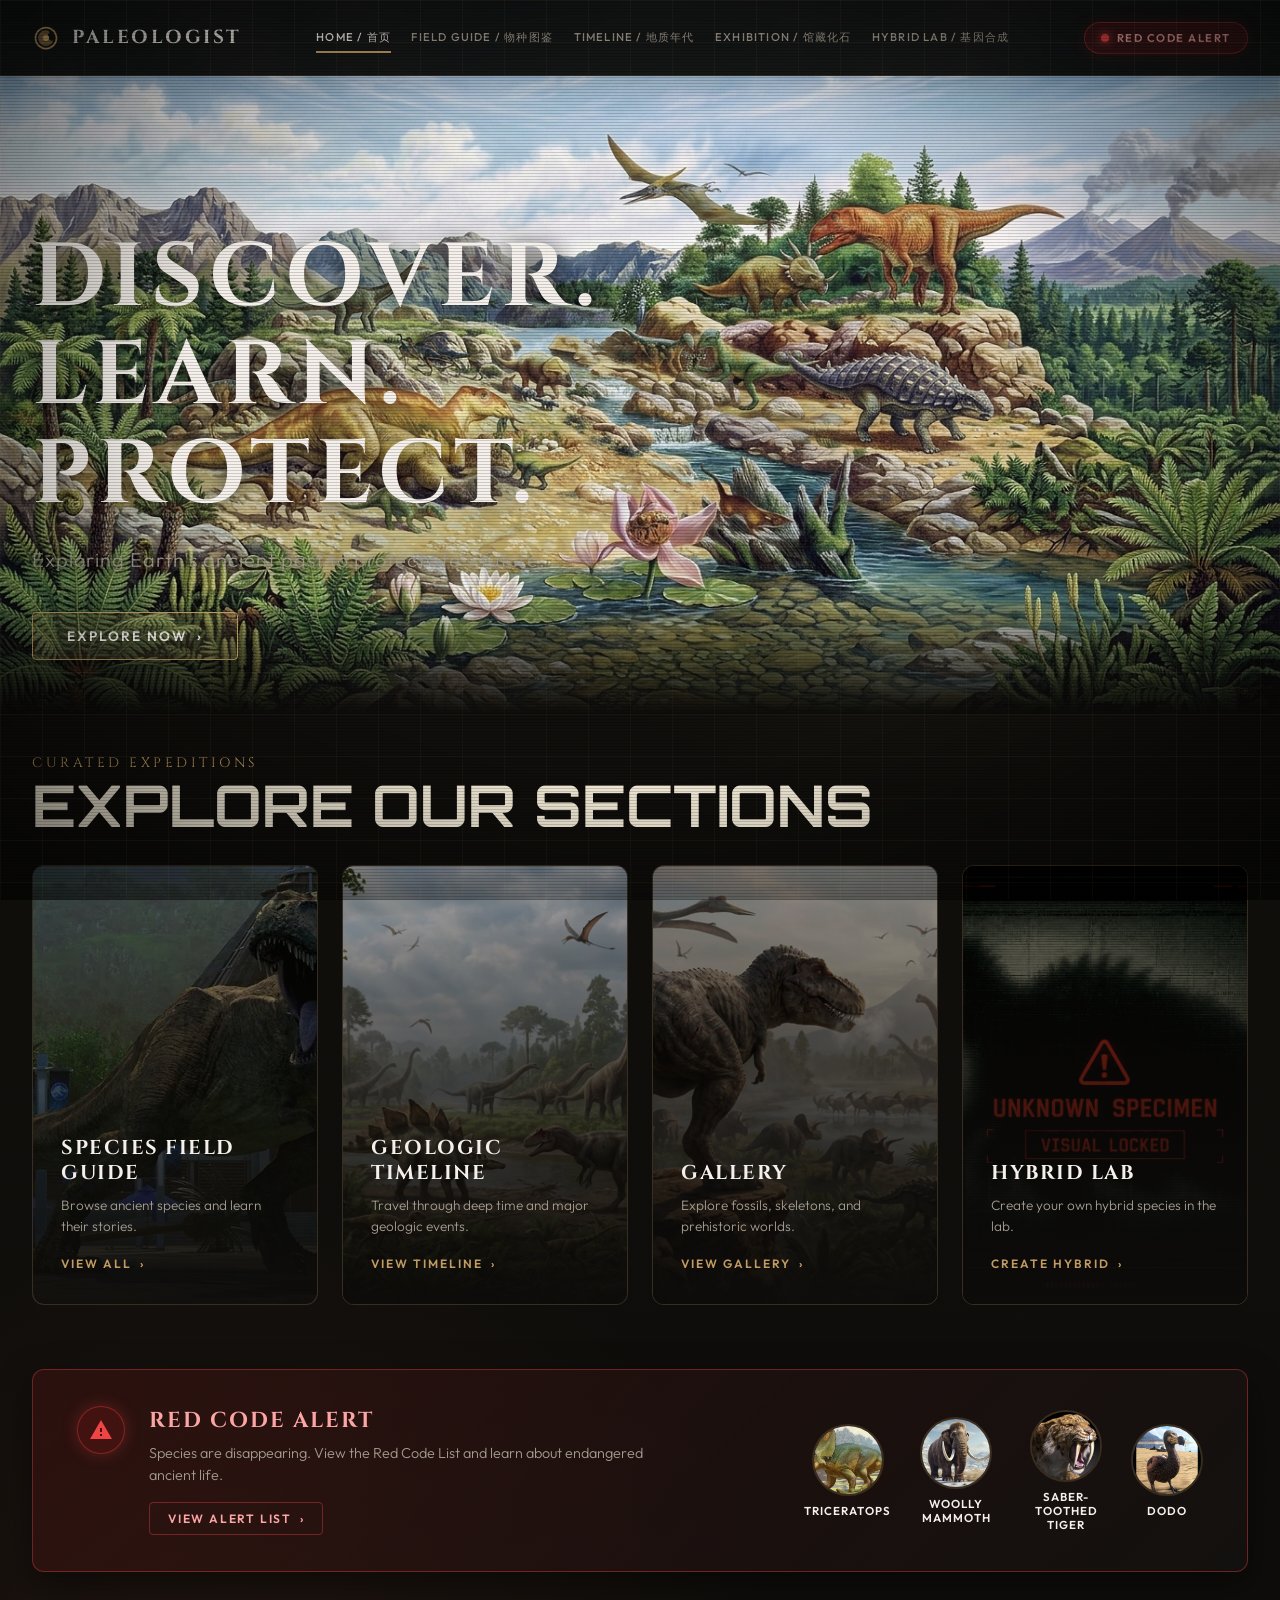
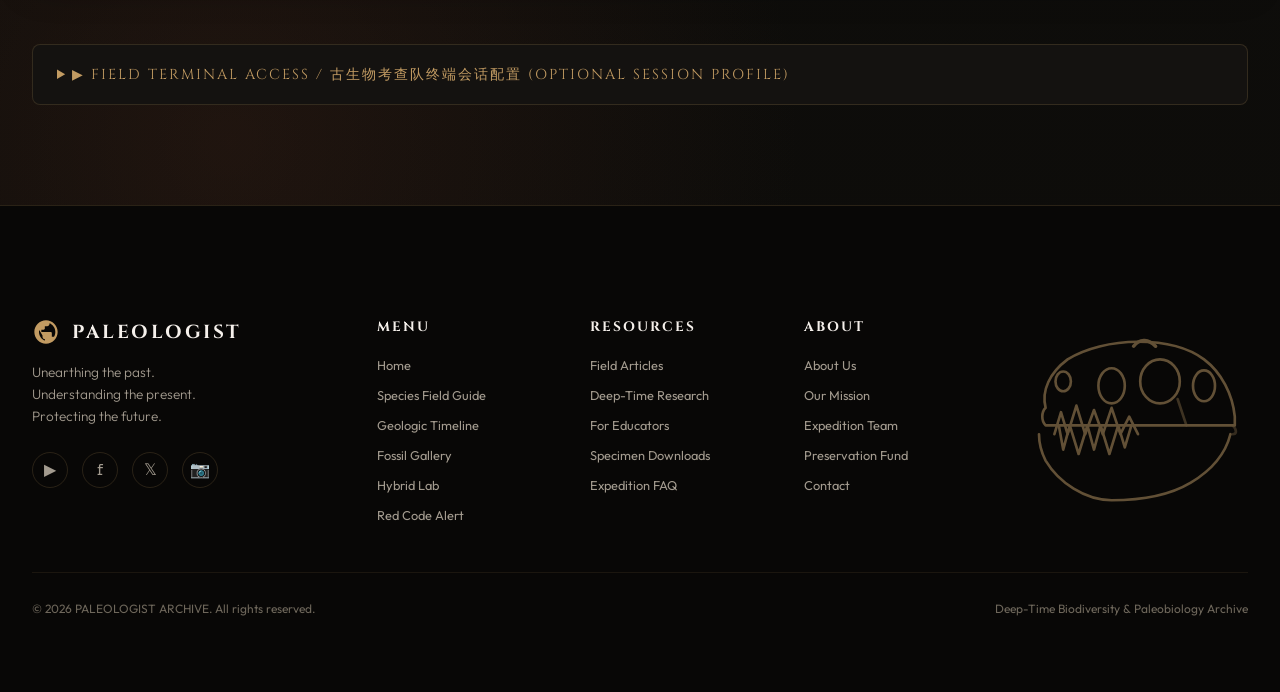
==== commit 52f52cd4: "feat: separate gallery and field guide into standalone pages and update hero banner - Separate speci" ====
--- a/index.html
+++ b/index.html
@@ -7,11 +7,11 @@
     <meta property="og:title" content="PALEOLOGIST | Exploring Earth's Ancient Past">
     <meta property="og:description" content="A cinematic museum & field guide experience covering ancient species, deep geologic time, and prehistoric life.">
     <meta property="og:type" content="website">
-    <meta property="og:image" content="assets/images/originals/trex.jpg">
+    <meta property="og:image" content="assets/images/originals/hero-banner.jpg">
     <title>PALEOLOGIST | Discover. Learn. Protect.</title>
     <link rel="preconnect" href="https://fonts.googleapis.com">
     <link rel="preconnect" href="https://fonts.gstatic.com" crossorigin>
-    <link rel="preload" as="image" href="assets/images/originals/trex.jpg" fetchpriority="high">
+    <link rel="preload" as="image" href="assets/images/originals/hero-banner.jpg" fetchpriority="high">
     <link href="https://fonts.googleapis.com/css2?family=Cinzel:wght@400;600;700;900&family=Outfit:wght@300;400;500;600;700&family=Share+Tech+Mono&family=Orbitron:wght@400;700;900&display=swap" rel="stylesheet">
     <script src="assets/js/site.js" defer></script>
     <link rel="stylesheet" href="assets/css/site.css">
@@ -32,9 +32,9 @@
 
             <nav class="pl-nav" id="plNav" aria-label="Primary Navigation">
                 <a href="index.html" class="pl-nav-link active">HOME / 首页</a>
-                <a href="gallery.html" class="pl-nav-link">FIELD GUIDE / 物种图鉴</a>
+                <a href="field-guide.html" class="pl-nav-link">FIELD GUIDE / 物种图鉴</a>
                 <a href="timescale.html" class="pl-nav-link">TIMELINE / 地质年代</a>
-                <a href="gallery.html#gallery-showcase" class="pl-nav-link">EXHIBITION / 馆藏化石</a>
+                <a href="gallery.html" class="pl-nav-link">EXHIBITION / 馆藏化石</a>
                 <a href="form.html" class="pl-nav-link">HYBRID LAB / 基因合成</a>
             </nav>
 
@@ -72,7 +72,7 @@
 
             <div class="pl-sections-grid">
                 <!-- 01: SPECIES FIELD GUIDE -->
-                <a href="gallery.html" class="pl-section-card" aria-label="Explore Species Field Guide">
+                <a href="field-guide.html" class="pl-section-card" aria-label="Explore Species Field Guide">
                     <img src="assets/images/thumbs/trex.webp" alt="Tyrannosaurus Rex" class="pl-card-bg" loading="lazy" decoding="async">
                     <div class="pl-card-overlay"></div>
                     <div class="pl-card-content">
@@ -94,7 +94,7 @@
                 </a>
 
                 <!-- 03: GALLERY -->
-                <a href="gallery.html#gallery-showcase" class="pl-section-card" aria-label="Explore Museum Fossil Gallery">
+                <a href="gallery.html" class="pl-section-card" aria-label="Explore Museum Fossil Gallery">
                     <img src="assets/images/timeline/thumbs/baieji.webp" alt="Cretaceous Prehistoric World" class="pl-card-bg" loading="lazy" decoding="async">
                     <div class="pl-card-overlay"></div>
                     <div class="pl-card-content">
@@ -135,37 +135,29 @@
                     <div class="pl-chip-item">
                         <div class="pl-chip-thumb">
                             <img src="assets/images/thumbs/triceratop.webp" alt="Triceratops" loading="lazy" decoding="async">
-                            <span class="pl-chip-badge cr">CR</span>
                         </div>
                         <span class="pl-chip-name">TRICERATOPS</span>
-                        <span class="pl-chip-status-text">Critically Endangered</span>
                     </div>
 
                     <div class="pl-chip-item">
                         <div class="pl-chip-thumb">
                             <img src="assets/images/thumbs/mammoth.webp" alt="Woolly Mammoth" loading="lazy" decoding="async">
-                            <span class="pl-chip-badge en">EN</span>
                         </div>
                         <span class="pl-chip-name">WOOLLY MAMMOTH</span>
-                        <span class="pl-chip-status-text">Endangered</span>
                     </div>
 
                     <div class="pl-chip-item">
                         <div class="pl-chip-thumb">
                             <img src="assets/images/thumbs/smilodon.webp" alt="Saber-Toothed Tiger" loading="lazy" decoding="async">
-                            <span class="pl-chip-badge vu">VU</span>
                         </div>
                         <span class="pl-chip-name">SABER-TOOTHED TIGER</span>
-                        <span class="pl-chip-status-text">Vulnerable</span>
                     </div>
 
                     <div class="pl-chip-item">
                         <div class="pl-chip-thumb">
                             <img src="assets/images/thumbs/dodo.webp" alt="Dodo" loading="lazy" decoding="async">
-                            <span class="pl-chip-badge cr">CR</span>
                         </div>
                         <span class="pl-chip-name">DODO</span>
-                        <span class="pl-chip-status-text">Critically Endangered</span>
                     </div>
                 </div>
             </div>
@@ -241,7 +233,6 @@
                     <img src="assets/images/thumbs/triceratop.webp" alt="Triceratops" class="pl-threat-img" loading="lazy" decoding="async">
                     <div class="pl-threat-meta">
                         <h4 class="pl-threat-name">TRICERATOPS</h4>
-                        <span class="pl-chip-badge cr">CR</span>
                     </div>
                     <p style="font-size:0.75rem; color:var(--pl-gold); margin:0 0 6px;">Late Cretaceous · ~68–66 Mya</p>
                     <p class="pl-threat-cause">Extreme environmental collapse following the Chicxulub bolide impact. Global wildfire and thermal radiation.</p>
@@ -252,7 +243,6 @@
                     <img src="assets/images/thumbs/mammoth.webp" alt="Woolly Mammoth" class="pl-threat-img" loading="lazy" decoding="async">
                     <div class="pl-threat-meta">
                         <h4 class="pl-threat-name">WOOLLY MAMMOTH</h4>
-                        <span class="pl-chip-badge en">EN</span>
                     </div>
                     <p style="font-size:0.75rem; color:var(--pl-gold); margin:0 0 6px;">Pleistocene · ~400–4 kya</p>
                     <p class="pl-threat-cause">Post-glacial warming causing loss of mammoth steppe habitat, compounded by human hunting pressure.</p>
@@ -263,7 +253,6 @@
                     <img src="assets/images/thumbs/smilodon.webp" alt="Saber-Toothed Tiger" class="pl-threat-img" loading="lazy" decoding="async">
                     <div class="pl-threat-meta">
                         <h4 class="pl-threat-name">SABER-TOOTHED TIGER</h4>
-                        <span class="pl-chip-badge vu">VU</span>
                     </div>
                     <p style="font-size:0.75rem; color:var(--pl-gold); margin:0 0 6px;">Pleistocene · ~2.5 Mya–10 kya</p>
                     <p class="pl-threat-cause">Extinction of large herbivore prey base and competitive exclusion during quaternary climate shifts.</p>
@@ -274,7 +263,6 @@
                     <img src="assets/images/thumbs/dodo.webp" alt="Dodo" class="pl-threat-img" loading="lazy" decoding="async">
                     <div class="pl-threat-meta">
                         <h4 class="pl-threat-name">DODO</h4>
-                        <span class="pl-chip-badge cr">CR</span>
                     </div>
                     <p style="font-size:0.75rem; color:var(--pl-gold); margin:0 0 6px;">Holocene · ~1681 AD Extinct</p>
                     <p class="pl-threat-cause">Direct human predation and introduction of invasive nest predators (rats, pigs, dogs) on Mauritius.</p>
@@ -335,9 +323,9 @@
                     <div class="pl-footer-heading">MENU</div>
                     <ul class="pl-footer-list">
                         <li><a href="index.html">Home</a></li>
-                        <li><a href="gallery.html">Species Field Guide</a></li>
+                        <li><a href="field-guide.html">Species Field Guide</a></li>
                         <li><a href="timescale.html">Geologic Timeline</a></li>
-                        <li><a href="gallery.html#gallery-showcase">Fossil Gallery</a></li>
+                        <li><a href="gallery.html">Fossil Gallery</a></li>
                         <li><a href="form.html">Hybrid Lab</a></li>
                         <li><a href="#" class="js-open-alert">Red Code Alert</a></li>
                     </ul>
@@ -347,7 +335,7 @@
                 <div>
                     <div class="pl-footer-heading">RESOURCES</div>
                     <ul class="pl-footer-list">
-                        <li><a href="gallery.html">Field Articles</a></li>
+                        <li><a href="field-guide.html">Field Articles</a></li>
                         <li><a href="timescale.html">Deep-Time Research</a></li>
                         <li><a href="#">For Educators</a></li>
                         <li><a href="#">Specimen Downloads</a></li>
--- a/assets/css/site.css
+++ b/assets/css/site.css
@@ -783,14 +783,14 @@
         }
 
 /* ===== GALLERY PAGE ===== */
-html[data-page="gallery"]{
+html:is([data-page="gallery"], [data-page="field-guide"]){
             --bg-deep: #101215;
-            --grid-line: rgba(255, 255, 255, 0.03);+            --grid-line: rgba(255, 255, 255, 0.03);
             --text-main: #dfe6e9; --card-bg: rgba(20, 22, 26, 0.9); --star-gold: #f1c40f;
         }
 
-        html[data-page="gallery"] *{ box-sizing: border-box; }
-        html[data-page="gallery"] body{
+        html:is([data-page="gallery"], [data-page="field-guide"]) *{ box-sizing: border-box; }
+        html:is([data-page="gallery"], [data-page="field-guide"]) body{
             margin: 0; padding: 0; background-color: var(--bg-deep); color: var(--text-main);
             font-family: 'Share Tech Mono', 'Courier New', monospace;
             min-height: 100vh; overflow-x: hidden;
@@ -799,65 +799,65 @@
         }
 
         /* --- Header --- */
-        html[data-page="gallery"] .console-header{ position: sticky; top: 0; z-index: 100; background: rgba(16, 18, 21, 0.98); border-bottom: 2px solid var(--cls-hybrid); padding: 15px 30px; box-shadow: 0 10px 30px rgba(0,0,0,0.8); }
-        html[data-page="gallery"] .back-nav{ margin-bottom: 10px; }
-        html[data-page="gallery"] .back-btn{ text-decoration: none; color: #666; font-size: 0.8rem; letter-spacing: 2px; border: 1px solid #333; padding: 6px 15px; transition: all 0.3s; display: inline-block; text-transform: uppercase; }
-        html[data-page="gallery"] .back-btn:hover{ color: #fff; border-color: var(--cls-hybrid); background: rgba(214, 48, 49, 0.1); }
-        html[data-page="gallery"] .sys-title{ font-size: 1.6rem; letter-spacing: 2px; color: #fff; margin-bottom: 15px;}
-        html[data-page="gallery"] .sys-title span{ color: var(--cls-hybrid); font-weight: bold; }
-
-        html[data-page="gallery"] .tools-row{ display: flex; gap: 15px; margin-bottom: 15px; }
-        html[data-page="gallery"] .search-box{ flex: 1; background: rgba(0,0,0,0.5); border: 1px solid #444; color: #fff; padding: 10px 15px; font-family: inherit; font-size: 1rem; }
-        html[data-page="gallery"] .sort-select{ background: #000; color: #fff; border: 1px solid #444; padding: 0 15px; font-family: inherit; cursor: pointer; }
+        html:is([data-page="gallery"], [data-page="field-guide"]) .console-header{ position: sticky; top: 0; z-index: 100; background: rgba(16, 18, 21, 0.98); border-bottom: 2px solid var(--cls-hybrid); padding: 15px 30px; box-shadow: 0 10px 30px rgba(0,0,0,0.8); }
+        html:is([data-page="gallery"], [data-page="field-guide"]) .back-nav{ margin-bottom: 10px; }
+        html:is([data-page="gallery"], [data-page="field-guide"]) .back-btn{ text-decoration: none; color: #666; font-size: 0.8rem; letter-spacing: 2px; border: 1px solid #333; padding: 6px 15px; transition: all 0.3s; display: inline-block; text-transform: uppercase; }
+        html:is([data-page="gallery"], [data-page="field-guide"]) .back-btn:hover{ color: #fff; border-color: var(--cls-hybrid); background: rgba(214, 48, 49, 0.1); }
+        html:is([data-page="gallery"], [data-page="field-guide"]) .sys-title{ font-size: 1.6rem; letter-spacing: 2px; color: #fff; margin-bottom: 15px;}
+        html:is([data-page="gallery"], [data-page="field-guide"]) .sys-title span{ color: var(--cls-hybrid); font-weight: bold; }
+
+        html:is([data-page="gallery"], [data-page="field-guide"]) .tools-row{ display: flex; gap: 15px; margin-bottom: 15px; }
+        html:is([data-page="gallery"], [data-page="field-guide"]) .search-box{ flex: 1; background: rgba(0,0,0,0.5); border: 1px solid #444; color: #fff; padding: 10px 15px; font-family: inherit; font-size: 1rem; }
+        html:is([data-page="gallery"], [data-page="field-guide"]) .sort-select{ background: #000; color: #fff; border: 1px solid #444; padding: 0 15px; font-family: inherit; cursor: pointer; }
         
-        html[data-page="gallery"] .filter-group{ display: flex; gap: 8px; flex-wrap: wrap; }
-        html[data-page="gallery"] .filter-btn{ background: rgba(255,255,255,0.05); border: 1px solid #444; color: #aaa; padding: 6px 14px; font-size: 0.85rem; cursor: pointer; border-radius: 4px; transition: 0.2s; }
-        html[data-page="gallery"] .filter-btn.active{ color: #fff; border-color: #fff; box-shadow: 0 0 15px rgba(255,255,255,0.2); background: #333; }
+        html:is([data-page="gallery"], [data-page="field-guide"]) .filter-group{ display: flex; gap: 8px; flex-wrap: wrap; }
+        html:is([data-page="gallery"], [data-page="field-guide"]) .filter-btn{ background: rgba(255,255,255,0.05); border: 1px solid #444; color: #aaa; padding: 6px 14px; font-size: 0.85rem; cursor: pointer; border-radius: 4px; transition: 0.2s; }
+        html:is([data-page="gallery"], [data-page="field-guide"]) .filter-btn.active{ color: #fff; border-color: #fff; box-shadow: 0 0 15px rgba(255,255,255,0.2); background: #333; }
 
         /* --- Sections --- */
-        html[data-page="gallery"] .section-wrapper{ padding: 0 30px 40px 30px; }
-        html[data-page="gallery"] .section-wrapper.hidden-section{ display: none; }
-        html[data-page="gallery"] .section-title{ font-size: 1.4rem; border-left: 5px solid #fff; padding: 10px 15px; margin: 30px 0 20px 0; text-transform: uppercase; background: linear-gradient(90deg, rgba(255,255,255,0.05), transparent); }
-        html[data-page="gallery"] .grid{ display: grid; grid-template-columns: repeat(auto-fill, minmax(260px, 1fr)); gap: 20px; }
+        html:is([data-page="gallery"], [data-page="field-guide"]) .section-wrapper{ padding: 0 30px 40px 30px; }
+        html:is([data-page="gallery"], [data-page="field-guide"]) .section-wrapper.hidden-section{ display: none; }
+        html:is([data-page="gallery"], [data-page="field-guide"]) .section-title{ font-size: 1.4rem; border-left: 5px solid #fff; padding: 10px 15px; margin: 30px 0 20px 0; text-transform: uppercase; background: linear-gradient(90deg, rgba(255,255,255,0.05), transparent); }
+        html:is([data-page="gallery"], [data-page="field-guide"]) .grid{ display: grid; grid-template-columns: repeat(auto-fill, minmax(260px, 1fr)); gap: 20px; }
 
         /* --- Card Styles --- */
-        html[data-page="gallery"] .card{ background: var(--card-bg); border: 1px solid #333; height: 360px; display: flex; flex-direction: column; cursor: pointer; overflow: hidden; transition: 0.2s; position: relative; }
-        html[data-page="gallery"] .card:hover{ transform: translateY(-5px); border-color: #777; box-shadow: 0 10px 30px rgba(0,0,0,0.5); }
-        html[data-page="gallery"] .card.hidden{ display: none; }
-        html[data-page="gallery"] .card-vis{ height: 60%; background: #000; display: flex; align-items: center; justify-content: center; border-bottom: 4px solid #333; position: relative; }
-        html[data-page="gallery"] .card-img{ width: 100%; height: 100%; object-fit: contain; }
-        html[data-page="gallery"] .class-icon{ position: absolute; top: 0; left: 0; padding: 5px 10px; font-size: 0.8rem; font-weight: bold; border-bottom: 1px solid #fff; border-right: 1px solid #fff; z-index: 2; }
-        html[data-page="gallery"] .card-data{ padding: 15px; flex-grow: 1; display: flex; flex-direction: column; justify-content: space-between; }
-        html[data-page="gallery"] .spec-code{ font-size: 0.7rem; color: #666; }
-        html[data-page="gallery"] .spec-name{ font-size: 1.4rem; color: #fff; font-weight: bold; text-transform: uppercase; line-height: 1; margin: 5px 0; }
-        html[data-page="gallery"] .spec-cn{ font-size: 0.85rem; color: #999; }
-        html[data-page="gallery"] .spec-stats{ display: flex; justify-content: space-between; border-top: 1px solid rgba(255,255,255,0.1); padding-top: 10px; font-size: 0.7rem; color: #aaa; }
+        html:is([data-page="gallery"], [data-page="field-guide"]) .card{ background: var(--card-bg); border: 1px solid #333; height: 360px; display: flex; flex-direction: column; cursor: pointer; overflow: hidden; transition: 0.2s; position: relative; }
+        html:is([data-page="gallery"], [data-page="field-guide"]) .card:hover{ transform: translateY(-5px); border-color: #777; box-shadow: 0 10px 30px rgba(0,0,0,0.5); }
+        html:is([data-page="gallery"], [data-page="field-guide"]) .card.hidden{ display: none; }
+        html:is([data-page="gallery"], [data-page="field-guide"]) .card-vis{ height: 60%; background: #000; display: flex; align-items: center; justify-content: center; border-bottom: 4px solid #333; position: relative; }
+        html:is([data-page="gallery"], [data-page="field-guide"]) .card-img{ width: 100%; height: 100%; object-fit: contain; }
+        html:is([data-page="gallery"], [data-page="field-guide"]) .class-icon{ position: absolute; top: 0; left: 0; padding: 5px 10px; font-size: 0.8rem; font-weight: bold; border-bottom: 1px solid #fff; border-right: 1px solid #fff; z-index: 2; }
+        html:is([data-page="gallery"], [data-page="field-guide"]) .card-data{ padding: 15px; flex-grow: 1; display: flex; flex-direction: column; justify-content: space-between; }
+        html:is([data-page="gallery"], [data-page="field-guide"]) .spec-code{ font-size: 0.7rem; color: #666; }
+        html:is([data-page="gallery"], [data-page="field-guide"]) .spec-name{ font-size: 1.4rem; color: #fff; font-weight: bold; text-transform: uppercase; line-height: 1; margin: 5px 0; }
+        html:is([data-page="gallery"], [data-page="field-guide"]) .spec-cn{ font-size: 0.85rem; color: #999; }
+        html:is([data-page="gallery"], [data-page="field-guide"]) .spec-stats{ display: flex; justify-content: space-between; border-top: 1px solid rgba(255,255,255,0.1); padding-top: 10px; font-size: 0.7rem; color: #aaa; }
 
         /* --- Footer (Page Number) --- */
-        html[data-page="gallery"] .page-footer{ position: fixed; bottom: 20px; right: 30px; font-size: 0.85rem; color: #444; letter-spacing: 2px; z-index: 50; pointer-events: none; text-transform: uppercase; }
-        html[data-page="gallery"] .page-footer span{ color: #888; font-weight: bold; margin-left: 8px; }
+        html:is([data-page="gallery"], [data-page="field-guide"]) .page-footer{ position: fixed; bottom: 20px; right: 30px; font-size: 0.85rem; color: #444; letter-spacing: 2px; z-index: 50; pointer-events: none; text-transform: uppercase; }
+        html:is([data-page="gallery"], [data-page="field-guide"]) .page-footer span{ color: #888; font-weight: bold; margin-left: 8px; }
 
         /* --- Modal & Alert --- */
-        html[data-page="gallery"] .modal-overlay{ position: fixed; top: 0; left: 0; width: 100%; height: 100%; background: rgba(0,0,0,0.92); z-index: 1000; display: none; justify-content: center; align-items: center; backdrop-filter: blur(10px); }
-        html[data-page="gallery"] .modal-overlay.active{ display: flex; }
-        html[data-page="gallery"] .modal-window{ width: 1000px; max-height: 90vh; background: #0a0a0a; border: 1px solid #444; display: flex; overflow: hidden; position: relative; }
-        html[data-page="gallery"] .modal-vis{ flex: 4; background: #000; display: flex; align-items: center; justify-content: center; border-right: 1px solid #333; }
-        html[data-page="gallery"] .modal-img{ width: 100%; height: 100%; object-fit: contain; }
-        html[data-page="gallery"] .modal-info{ flex: 3; padding: 40px; overflow-y: auto; }
-        html[data-page="gallery"] .alert-screen{ position: fixed; top: 0; left: 0; width: 100%; height: 100%; background: rgba(214, 48, 49, 0.95); z-index: 2000; display: none; flex-direction: column; justify-content: center; align-items: center; text-align: center; animation: gallery-flashRed 1s infinite; }
+        html:is([data-page="gallery"], [data-page="field-guide"]) .modal-overlay{ position: fixed; top: 0; left: 0; width: 100%; height: 100%; background: rgba(0,0,0,0.92); z-index: 1000; display: none; justify-content: center; align-items: center; backdrop-filter: blur(10px); }
+        html:is([data-page="gallery"], [data-page="field-guide"]) .modal-overlay.active{ display: flex; }
+        html:is([data-page="gallery"], [data-page="field-guide"]) .modal-window{ width: 1000px; max-height: 90vh; background: #0a0a0a; border: 1px solid #444; display: flex; overflow: hidden; position: relative; }
+        html:is([data-page="gallery"], [data-page="field-guide"]) .modal-vis{ flex: 4; background: #000; display: flex; align-items: center; justify-content: center; border-right: 1px solid #333; }
+        html:is([data-page="gallery"], [data-page="field-guide"]) .modal-img{ width: 100%; height: 100%; object-fit: contain; }
+        html:is([data-page="gallery"], [data-page="field-guide"]) .modal-info{ flex: 3; padding: 40px; overflow-y: auto; }
+        html:is([data-page="gallery"], [data-page="field-guide"]) .alert-screen{ position: fixed; top: 0; left: 0; width: 100%; height: 100%; background: rgba(214, 48, 49, 0.95); z-index: 2000; display: none; flex-direction: column; justify-content: center; align-items: center; text-align: center; animation: gallery-flashRed 1s infinite; }
         @keyframes gallery-flashRed { 0%, 100% { background: rgba(214, 48, 49, 0.9); } 50% { background: rgba(100, 0, 0, 0.9); } }
 
         /* Class Colors Application */
-        html[data-page="gallery"] .card[data-class="hybrid"]{ border-top: 3px solid var(--cls-hybrid); } html[data-page="gallery"] .card[data-class="hybrid"] .class-icon{ background: var(--cls-hybrid); color: #fff; }
-        html[data-page="gallery"] .card[data-class="carnivore"]{ border-top: 3px solid var(--cls-carnivore); } html[data-page="gallery"] .card[data-class="carnivore"] .class-icon{ background: var(--cls-carnivore); color: #fff; }
-        html[data-page="gallery"] .card[data-class="herbivore"]{ border-top: 3px solid var(--cls-herbivore); } html[data-page="gallery"] .card[data-class="herbivore"] .class-icon{ background: var(--cls-herbivore); color: #fff; }
-        html[data-page="gallery"] .card[data-class="pterosaur"]{ border-top: 3px solid var(--cls-pterosaur); } html[data-page="gallery"] .card[data-class="pterosaur"] .class-icon{ background: var(--cls-pterosaur); color: #000; }
-        html[data-page="gallery"] .card[data-class="amphibian"]{ border-top: 3px solid var(--cls-amphibian); } html[data-page="gallery"] .card[data-class="amphibian"] .class-icon{ background: var(--cls-amphibian); color: #000; }
-        html[data-page="gallery"] .card[data-class="aquatic"]{ border-top: 3px solid var(--cls-aquatic); } html[data-page="gallery"] .card[data-class="aquatic"] .class-icon{ background: var(--cls-aquatic); color: #fff; }
-        html[data-page="gallery"] .card[data-class="cenozoic"]{ border-top: 3px solid var(--cls-cenozoic); } html[data-page="gallery"] .card[data-class="cenozoic"] .class-icon{ background: var(--cls-cenozoic); color: #000; }
+        html:is([data-page="gallery"], [data-page="field-guide"]) .card[data-class="hybrid"]{ border-top: 3px solid var(--cls-hybrid); } html:is([data-page="gallery"], [data-page="field-guide"]) .card[data-class="hybrid"] .class-icon{ background: var(--cls-hybrid); color: #fff; }
+        html:is([data-page="gallery"], [data-page="field-guide"]) .card[data-class="carnivore"]{ border-top: 3px solid var(--cls-carnivore); } html:is([data-page="gallery"], [data-page="field-guide"]) .card[data-class="carnivore"] .class-icon{ background: var(--cls-carnivore); color: #fff; }
+        html:is([data-page="gallery"], [data-page="field-guide"]) .card[data-class="herbivore"]{ border-top: 3px solid var(--cls-herbivore); } html:is([data-page="gallery"], [data-page="field-guide"]) .card[data-class="herbivore"] .class-icon{ background: var(--cls-herbivore); color: #fff; }
+        html:is([data-page="gallery"], [data-page="field-guide"]) .card[data-class="pterosaur"]{ border-top: 3px solid var(--cls-pterosaur); } html:is([data-page="gallery"], [data-page="field-guide"]) .card[data-class="pterosaur"] .class-icon{ background: var(--cls-pterosaur); color: #000; }
+        html:is([data-page="gallery"], [data-page="field-guide"]) .card[data-class="amphibian"]{ border-top: 3px solid var(--cls-amphibian); } html:is([data-page="gallery"], [data-page="field-guide"]) .card[data-class="amphibian"] .class-icon{ background: var(--cls-amphibian); color: #000; }
+        html:is([data-page="gallery"], [data-page="field-guide"]) .card[data-class="aquatic"]{ border-top: 3px solid var(--cls-aquatic); } html:is([data-page="gallery"], [data-page="field-guide"]) .card[data-class="aquatic"] .class-icon{ background: var(--cls-aquatic); color: #fff; }
+        html:is([data-page="gallery"], [data-page="field-guide"]) .card[data-class="cenozoic"]{ border-top: 3px solid var(--cls-cenozoic); } html:is([data-page="gallery"], [data-page="field-guide"]) .card[data-class="cenozoic"] .class-icon{ background: var(--cls-cenozoic); color: #000; }
 
     /* ── INGEN TERMINAL REDESIGN ──────────────────── */
-    html[data-page="gallery"]{
+    html:is([data-page="gallery"], [data-page="field-guide"]){
       --ingen-green: var(--ingen-green);
       --ingen-green-dim: var(--ingen-green-dim);
       --ingen-green-glow: var(--ingen-green-glow);
@@ -871,122 +871,122 @@
     }
 
     /* CRT scanlines */
-    html[data-page="gallery"] body::after{
+    html:is([data-page="gallery"], [data-page="field-guide"]) body::after{
       content:''; position:fixed; inset:0; z-index:9999; pointer-events:none;
       background:repeating-linear-gradient(0deg,rgba(0,0,0,0.15) 0,rgba(0,0,0,0.15) 1px,transparent 1px,transparent 3px);
     }
-    html[data-page="gallery"] body::before{
+    html:is([data-page="gallery"], [data-page="field-guide"]) body::before{
       content:''; position:fixed; inset:0; z-index:9998; pointer-events:none;
       background:radial-gradient(ellipse at center, transparent 55%, rgba(0,0,0,0.55) 100%);
     }
 
     /* Boot overlay */
-    html[data-page="gallery"] #boot-overlay{
+    html:is([data-page="gallery"], [data-page="field-guide"]) #boot-overlay{
       position:fixed; inset:0; z-index:8000; background:#000;
       display:flex; flex-direction:column; justify-content:center; align-items:flex-start;
       padding:80px; transition:opacity 0.8s;
     }
-    html[data-page="gallery"] #boot-overlay.fade-out{ opacity:0; pointer-events:none; }
-    html[data-page="gallery"] .boot-logo{
+    html:is([data-page="gallery"], [data-page="field-guide"]) #boot-overlay.fade-out{ opacity:0; pointer-events:none; }
+    html:is([data-page="gallery"], [data-page="field-guide"]) .boot-logo{
       font-family:'Orbitron',sans-serif; font-size:2.4rem; font-weight:900;
       color:var(--ingen-green); letter-spacing:4px; margin-bottom:36px;
       text-shadow:0 0 30px var(--ingen-green-glow);
     }
-    html[data-page="gallery"] .boot-logo span{ color:#fff; }
-    html[data-page="gallery"] #boot-text{ font-size:0.85rem; color:var(--ingen-green); line-height:2.2; max-width:600px; }
-    html[data-page="gallery"] .boot-line{ display:block; opacity:0; animation:gallery-bootFade 0.1s forwards; }
+    html:is([data-page="gallery"], [data-page="field-guide"]) .boot-logo span{ color:#fff; }
+    html:is([data-page="gallery"], [data-page="field-guide"]) #boot-text{ font-size:0.85rem; color:var(--ingen-green); line-height:2.2; max-width:600px; }
+    html:is([data-page="gallery"], [data-page="field-guide"]) .boot-line{ display:block; opacity:0; animation:gallery-bootFade 0.1s forwards; }
     @keyframes gallery-bootFade { to { opacity:1; } }
-    html[data-page="gallery"] #boot-cursor{
+    html:is([data-page="gallery"], [data-page="field-guide"]) #boot-cursor{
       display:inline-block; width:9px; height:1em; background:var(--ingen-green);
       vertical-align:middle; margin-left:4px; animation:gallery-cursorBlink 0.6s infinite;
     }
     @keyframes gallery-cursorBlink { 0%,49%{opacity:1} 50%,100%{opacity:0} }
 
     /* CLEARANCE BANNER */
-    html[data-page="gallery"] .clearance-banner{
+    html:is([data-page="gallery"], [data-page="field-guide"]) .clearance-banner{
       background:repeating-linear-gradient(45deg,#1a0000 0,#1a0000 8px,#2a0000 8px,#2a0000 16px);
       border-bottom:2px solid #d63031; padding:6px 30px;
       display:flex; align-items:center; justify-content:space-between;
     }
-    html[data-page="gallery"] .clearance-text{ font-size:0.7rem; letter-spacing:3px; color:#d63031; font-weight:bold; }
-    html[data-page="gallery"] .clearance-id{ font-size:0.7rem; color:#7a2222; letter-spacing:2px; }
+    html:is([data-page="gallery"], [data-page="field-guide"]) .clearance-text{ font-size:0.7rem; letter-spacing:3px; color:#d63031; font-weight:bold; }
+    html:is([data-page="gallery"], [data-page="field-guide"]) .clearance-id{ font-size:0.7rem; color:#7a2222; letter-spacing:2px; }
 
     /* PADDOCK STATUS SIDEBAR */
-    html[data-page="gallery"] #paddock-board{
+    html:is([data-page="gallery"], [data-page="field-guide"]) #paddock-board{
       position:fixed; right:0; top:0; width:220px; height:100vh;
       background:rgba(5,7,8,0.98); border-left:1px solid #0d1f0d;
       z-index:400; display:flex; flex-direction:column; overflow:hidden;
     }
-    html[data-page="gallery"] .paddock-header{
+    html:is([data-page="gallery"], [data-page="field-guide"]) .paddock-header{
       background:var(--ingen-green-glow); border-bottom:1px solid var(--ingen-green-dim);
       padding:12px 14px; font-family:'Orbitron',sans-serif;
       font-size: 0.7rem; font-weight:700; color:var(--ingen-green); letter-spacing:2px;
     }
-    html[data-page="gallery"] .paddock-header .ph-sub{ font-size:0.7rem; color:#3a5a3a; margin-top:3px; }
-    html[data-page="gallery"] .paddock-list{ flex:1; overflow-y:auto; padding:6px 0; }
-    html[data-page="gallery"] .paddock-list::-webkit-scrollbar{ width:3px; }
-    html[data-page="gallery"] .paddock-list::-webkit-scrollbar-thumb{ background:var(--ingen-green-dim); }
-    html[data-page="gallery"] .paddock-item{
+    html:is([data-page="gallery"], [data-page="field-guide"]) .paddock-header .ph-sub{ font-size:0.7rem; color:#3a5a3a; margin-top:3px; }
+    html:is([data-page="gallery"], [data-page="field-guide"]) .paddock-list{ flex:1; overflow-y:auto; padding:6px 0; }
+    html:is([data-page="gallery"], [data-page="field-guide"]) .paddock-list::-webkit-scrollbar{ width:3px; }
+    html:is([data-page="gallery"], [data-page="field-guide"]) .paddock-list::-webkit-scrollbar-thumb{ background:var(--ingen-green-dim); }
+    html:is([data-page="gallery"], [data-page="field-guide"]) .paddock-item{
       padding:9px 14px; border-bottom:1px solid var(--ingen-green-glow); transition:background 0.3s;
     }
-    html[data-page="gallery"] .paddock-item.breach{ animation:gallery-breachPulse 1s infinite; }
+    html:is([data-page="gallery"], [data-page="field-guide"]) .paddock-item.breach{ animation:gallery-breachPulse 1s infinite; }
     @keyframes gallery-breachPulse { 0%,100%{background:rgba(214,48,49,0.08)} 50%{background:rgba(214,48,49,0.2)} }
-    html[data-page="gallery"] .pi-top{ display:flex; align-items:center; gap:8px; margin-bottom:3px; }
-    html[data-page="gallery"] .pi-led{
+    html:is([data-page="gallery"], [data-page="field-guide"]) .pi-top{ display:flex; align-items:center; gap:8px; margin-bottom:3px; }
+    html:is([data-page="gallery"], [data-page="field-guide"]) .pi-led{
       width:7px; height:7px; border-radius:50%;
       background:var(--ingen-green); box-shadow:0 0 6px var(--ingen-green); flex-shrink:0;
       transition:all 0.3s;
     }
-    html[data-page="gallery"] .paddock-item.breach .pi-led{
+    html:is([data-page="gallery"], [data-page="field-guide"]) .paddock-item.breach .pi-led{
       background:#d63031; box-shadow:0 0 8px #d63031;
       animation:gallery-ledFlash 0.5s infinite;
     }
     @keyframes gallery-ledFlash { 0%,100%{opacity:1} 50%{opacity:0.2} }
-    html[data-page="gallery"] .pi-name{ font-size:0.7rem; color:#a8d5a8; letter-spacing:1px; line-height:1.3; }
-    html[data-page="gallery"] .pi-status{ font-size:0.7rem; letter-spacing:2px; color:var(--ingen-green); padding-left:15px; }
-    html[data-page="gallery"] .paddock-item.breach .pi-status{ color:#d63031; font-weight:bold; }
-    html[data-page="gallery"] .paddock-time{ font-size: 0.7rem; color:#3a5a3a; letter-spacing:1px; padding-left:15px; margin-top:2px; }
-    html[data-page="gallery"] .paddock-footer{ border-top:1px solid var(--ingen-green-dim); padding:10px 14px; }
-    html[data-page="gallery"] .system-clock{ font-size:0.7rem; color:#3a5a3a; letter-spacing:1px; text-align:center; }
-    html[data-page="gallery"] .system-clock span{ color:var(--ingen-green); }
+    html:is([data-page="gallery"], [data-page="field-guide"]) .pi-name{ font-size:0.7rem; color:#a8d5a8; letter-spacing:1px; line-height:1.3; }
+    html:is([data-page="gallery"], [data-page="field-guide"]) .pi-status{ font-size:0.7rem; letter-spacing:2px; color:var(--ingen-green); padding-left:15px; }
+    html:is([data-page="gallery"], [data-page="field-guide"]) .paddock-item.breach .pi-status{ color:#d63031; font-weight:bold; }
+    html:is([data-page="gallery"], [data-page="field-guide"]) .paddock-time{ font-size: 0.7rem; color:#3a5a3a; letter-spacing:1px; padding-left:15px; margin-top:2px; }
+    html:is([data-page="gallery"], [data-page="field-guide"]) .paddock-footer{ border-top:1px solid var(--ingen-green-dim); padding:10px 14px; }
+    html:is([data-page="gallery"], [data-page="field-guide"]) .system-clock{ font-size:0.7rem; color:#3a5a3a; letter-spacing:1px; text-align:center; }
+    html:is([data-page="gallery"], [data-page="field-guide"]) .system-clock span{ color:var(--ingen-green); }
 
     /* PAGE WRAP */
-    html[data-page="gallery"] .page-wrap{ margin-right:220px; }
-    @media(max-width:1100px){ html[data-page="gallery"] #paddock-board{display:none;} html[data-page="gallery"] .page-wrap{margin-right:0;} }
+    html:is([data-page="gallery"], [data-page="field-guide"]) .page-wrap{ margin-right:220px; }
+    @media(max-width:1100px){ html:is([data-page="gallery"], [data-page="field-guide"]) #paddock-board{display:none;} html:is([data-page="gallery"], [data-page="field-guide"]) .page-wrap{margin-right:0;} }
 
     /* CONTAINMENT BADGES on cards */
-    html[data-page="gallery"] .containment-badge{
+    html:is([data-page="gallery"], [data-page="field-guide"]) .containment-badge{
       display:inline-block; font-size: 0.7rem; letter-spacing:1px;
       padding:2px 7px; border:1px solid; margin-top:5px; border-radius:2px;
     }
-    html[data-page="gallery"] .ct-open{ color:#27ae60; border-color:#27ae60; background:rgba(39,174,96,0.07); }
-    html[data-page="gallery"] .ct-fence{ color:#f1c40f; border-color:#f1c40f; background:rgba(241,196,15,0.07); }
-    html[data-page="gallery"] .ct-bunker{ color:#e67e22; border-color:#e67e22; background:rgba(230,126,34,0.07); }
-    html[data-page="gallery"] .ct-class{ color:#d63031; border-color:#d63031; background:rgba(214,48,49,0.07); animation:gallery-classFlicker 3s infinite; }
+    html:is([data-page="gallery"], [data-page="field-guide"]) .ct-open{ color:#27ae60; border-color:#27ae60; background:rgba(39,174,96,0.07); }
+    html:is([data-page="gallery"], [data-page="field-guide"]) .ct-fence{ color:#f1c40f; border-color:#f1c40f; background:rgba(241,196,15,0.07); }
+    html:is([data-page="gallery"], [data-page="field-guide"]) .ct-bunker{ color:#e67e22; border-color:#e67e22; background:rgba(230,126,34,0.07); }
+    html:is([data-page="gallery"], [data-page="field-guide"]) .ct-class{ color:#d63031; border-color:#d63031; background:rgba(214,48,49,0.07); animation:gallery-classFlicker 3s infinite; }
     @keyframes gallery-classFlicker { 0%,93%,100%{opacity:1} 95%,99%{opacity:0.5} }
 
     /* DNA scan hover */
-    html[data-page="gallery"] .dna-overlay{
+    html:is([data-page="gallery"], [data-page="field-guide"]) .dna-overlay{
       position:absolute; bottom:0; left:0; right:0; padding:5px 8px;
       font-size: 0.7rem; color:var(--ingen-green-glow); letter-spacing:1px; line-height:1.8;
       background:linear-gradient(to top,rgba(0,0,0,0.85),transparent);
       opacity:0; transition:opacity 0.35s; pointer-events:none; word-break:break-all;
     }
-    html[data-page="gallery"] .card:hover .dna-overlay{ opacity:1; }
+    html:is([data-page="gallery"], [data-page="field-guide"]) .card:hover .dna-overlay{ opacity:1; }
 
     /* CARD enhancements */
-    html[data-page="gallery"] .card[data-containment="open"]{ border-top-color:#27ae60; }
-    html[data-page="gallery"] .card[data-containment="fence"]{ border-top-color:#f1c40f; }
-    html[data-page="gallery"] .card[data-containment="bunker"]{ border-top-color:#e67e22; }
-    html[data-page="gallery"] .card[data-containment="class"]{ border-top-color:#d63031; animation:gallery-cardThreat 4s infinite; }
+    html:is([data-page="gallery"], [data-page="field-guide"]) .card[data-containment="open"]{ border-top-color:#27ae60; }
+    html:is([data-page="gallery"], [data-page="field-guide"]) .card[data-containment="fence"]{ border-top-color:#f1c40f; }
+    html:is([data-page="gallery"], [data-page="field-guide"]) .card[data-containment="bunker"]{ border-top-color:#e67e22; }
+    html:is([data-page="gallery"], [data-page="field-guide"]) .card[data-containment="class"]{ border-top-color:#d63031; animation:gallery-cardThreat 4s infinite; }
     @keyframes gallery-cardThreat { 0%,100%{box-shadow:none} 50%{box-shadow:0 0 15px rgba(214,48,49,0.18)} }
-    html[data-page="gallery"] .card:hover[data-containment="open"]{ box-shadow:0 8px 25px rgba(39,174,96,0.12); }
-    html[data-page="gallery"] .card:hover[data-containment="fence"]{ box-shadow:0 8px 25px rgba(241,196,15,0.12); }
-    html[data-page="gallery"] .card:hover[data-containment="bunker"]{ box-shadow:0 8px 25px rgba(230,126,34,0.12); }
-    html[data-page="gallery"] .card:hover[data-containment="class"]{ box-shadow:0 8px 25px rgba(214,48,49,0.22); }
+    html:is([data-page="gallery"], [data-page="field-guide"]) .card:hover[data-containment="open"]{ box-shadow:0 8px 25px rgba(39,174,96,0.12); }
+    html:is([data-page="gallery"], [data-page="field-guide"]) .card:hover[data-containment="fence"]{ box-shadow:0 8px 25px rgba(241,196,15,0.12); }
+    html:is([data-page="gallery"], [data-page="field-guide"]) .card:hover[data-containment="bunker"]{ box-shadow:0 8px 25px rgba(230,126,34,0.12); }
+    html:is([data-page="gallery"], [data-page="field-guide"]) .card:hover[data-containment="class"]{ box-shadow:0 8px 25px rgba(214,48,49,0.22); }
 
     /* Modal scan beam */
-    html[data-page="gallery"] .modal-window::before{
+    html:is([data-page="gallery"], [data-page="field-guide"]) .modal-window::before{
       content:''; position:absolute; top:0; left:-100%; right:100%; height:2px;
       background:linear-gradient(90deg,transparent,var(--ingen-green),transparent);
       animation:gallery-scanBeam 3s linear infinite; z-index:5;
@@ -994,81 +994,81 @@
     @keyframes gallery-scanBeam { 0%{left:-100%;right:100%} 100%{left:100%;right:-100%} }
 
     /* Modal containment protocol strip */
-    html[data-page="gallery"] .mi-protocol{
+    html:is([data-page="gallery"], [data-page="field-guide"]) .mi-protocol{
       border:1px solid; padding:8px 14px; margin-bottom:18px;
       display:flex; align-items:center; gap:12px;
     }
-    html[data-page="gallery"] .mi-protocol-dot{ width:10px; height:10px; border-radius:50%; flex-shrink:0; animation:gallery-ledFlash 1.5s infinite; }
-    html[data-page="gallery"] .mi-protocol-label{ font-size:0.7rem; font-weight:700; letter-spacing:2px; }
-    html[data-page="gallery"] .proto-open{ border-color:#27ae60; color:#27ae60; }
-    html[data-page="gallery"] .proto-open   .mi-protocol-dot{ background:#27ae60; box-shadow:0 0 8px #27ae60; }
-    html[data-page="gallery"] .proto-fence{ border-color:#f1c40f; color:#f1c40f; }
-    html[data-page="gallery"] .proto-fence  .mi-protocol-dot{ background:#f1c40f; box-shadow:0 0 8px #f1c40f; }
-    html[data-page="gallery"] .proto-bunker{ border-color:#e67e22; color:#e67e22; }
-    html[data-page="gallery"] .proto-bunker .mi-protocol-dot{ background:#e67e22; box-shadow:0 0 8px #e67e22; }
-    html[data-page="gallery"] .proto-class{ border-color:#d63031; color:#d63031; animation:gallery-classFlicker 2s infinite; }
-    html[data-page="gallery"] .proto-class  .mi-protocol-dot{ background:#d63031; box-shadow:0 0 8px #d63031; }
+    html:is([data-page="gallery"], [data-page="field-guide"]) .mi-protocol-dot{ width:10px; height:10px; border-radius:50%; flex-shrink:0; animation:gallery-ledFlash 1.5s infinite; }
+    html:is([data-page="gallery"], [data-page="field-guide"]) .mi-protocol-label{ font-size:0.7rem; font-weight:700; letter-spacing:2px; }
+    html:is([data-page="gallery"], [data-page="field-guide"]) .proto-open{ border-color:#27ae60; color:#27ae60; }
+    html:is([data-page="gallery"], [data-page="field-guide"]) .proto-open   .mi-protocol-dot{ background:#27ae60; box-shadow:0 0 8px #27ae60; }
+    html:is([data-page="gallery"], [data-page="field-guide"]) .proto-fence{ border-color:#f1c40f; color:#f1c40f; }
+    html:is([data-page="gallery"], [data-page="field-guide"]) .proto-fence  .mi-protocol-dot{ background:#f1c40f; box-shadow:0 0 8px #f1c40f; }
+    html:is([data-page="gallery"], [data-page="field-guide"]) .proto-bunker{ border-color:#e67e22; color:#e67e22; }
+    html:is([data-page="gallery"], [data-page="field-guide"]) .proto-bunker .mi-protocol-dot{ background:#e67e22; box-shadow:0 0 8px #e67e22; }
+    html:is([data-page="gallery"], [data-page="field-guide"]) .proto-class{ border-color:#d63031; color:#d63031; animation:gallery-classFlicker 2s infinite; }
+    html:is([data-page="gallery"], [data-page="field-guide"]) .proto-class  .mi-protocol-dot{ background:#d63031; box-shadow:0 0 8px #d63031; }
 
     /* Habitat map */
-    html[data-page="gallery"] .mi-map-section{ margin-bottom:16px; }
-    html[data-page="gallery"] .mi-map-label{ font-size:0.7rem; color:#3a5a3a; letter-spacing:2px; margin-bottom:6px; }
-    html[data-page="gallery"] .map-container{ background:#000d0d; border:1px solid var(--ingen-green-dim); padding:6px; position:relative; }
-    html[data-page="gallery"] #modalMap{ width:100%; height:auto; display:block; }
-    html[data-page="gallery"] .map-ocean{ fill:#020e0e; }
-    html[data-page="gallery"] .map-region{ fill:#091a09; stroke:#0d2a0d; stroke-width:0.8; transition:fill 0.5s,stroke 0.5s; }
-    html[data-page="gallery"] .map-region.active{ fill:var(--ingen-green-glow); stroke:var(--ingen-green); }
-    html[data-page="gallery"] .map-region.classified-zone{ fill:rgba(214,48,49,0.32); stroke:#d63031; animation:gallery-classFlicker 2s infinite; }
-    html[data-page="gallery"] .map-grid{ stroke:var(--ingen-green-glow); stroke-width:0.5; fill:none; }
-    html[data-page="gallery"] .map-dot{ fill:var(--ingen-green); opacity:0; transition:opacity 0.5s; }
-    html[data-page="gallery"] .map-dot.active{ opacity:1; animation:gallery-dotPulse 2s infinite; }
-    html[data-page="gallery"] .map-dot.classified{ fill:#d63031; }
+    html:is([data-page="gallery"], [data-page="field-guide"]) .mi-map-section{ margin-bottom:16px; }
+    html:is([data-page="gallery"], [data-page="field-guide"]) .mi-map-label{ font-size:0.7rem; color:#3a5a3a; letter-spacing:2px; margin-bottom:6px; }
+    html:is([data-page="gallery"], [data-page="field-guide"]) .map-container{ background:#000d0d; border:1px solid var(--ingen-green-dim); padding:6px; position:relative; }
+    html:is([data-page="gallery"], [data-page="field-guide"]) #modalMap{ width:100%; height:auto; display:block; }
+    html:is([data-page="gallery"], [data-page="field-guide"]) .map-ocean{ fill:#020e0e; }
+    html:is([data-page="gallery"], [data-page="field-guide"]) .map-region{ fill:#091a09; stroke:#0d2a0d; stroke-width:0.8; transition:fill 0.5s,stroke 0.5s; }
+    html:is([data-page="gallery"], [data-page="field-guide"]) .map-region.active{ fill:var(--ingen-green-glow); stroke:var(--ingen-green); }
+    html:is([data-page="gallery"], [data-page="field-guide"]) .map-region.classified-zone{ fill:rgba(214,48,49,0.32); stroke:#d63031; animation:gallery-classFlicker 2s infinite; }
+    html:is([data-page="gallery"], [data-page="field-guide"]) .map-grid{ stroke:var(--ingen-green-glow); stroke-width:0.5; fill:none; }
+    html:is([data-page="gallery"], [data-page="field-guide"]) .map-dot{ fill:var(--ingen-green); opacity:0; transition:opacity 0.5s; }
+    html:is([data-page="gallery"], [data-page="field-guide"]) .map-dot.active{ opacity:1; animation:gallery-dotPulse 2s infinite; }
+    html:is([data-page="gallery"], [data-page="field-guide"]) .map-dot.classified{ fill:#d63031; }
     @keyframes gallery-dotPulse { 0%,100%{r:3;opacity:1} 50%{r:6;opacity:0.5} }
-    html[data-page="gallery"] .map-caption{ font-size:0.7rem; color:#3a5a3a; letter-spacing:1px; margin-top:5px; text-align:center; }
-    html[data-page="gallery"] .map-caption span{ color:var(--ingen-green); }
-    html[data-page="gallery"] .map-caption.cls-cap span{ color:#d63031; animation:gallery-classFlicker 2s infinite; }
+    html:is([data-page="gallery"], [data-page="field-guide"]) .map-caption{ font-size:0.7rem; color:#3a5a3a; letter-spacing:1px; margin-top:5px; text-align:center; }
+    html:is([data-page="gallery"], [data-page="field-guide"]) .map-caption span{ color:var(--ingen-green); }
+    html:is([data-page="gallery"], [data-page="field-guide"]) .map-caption.cls-cap span{ color:#d63031; animation:gallery-classFlicker 2s infinite; }
 
     /* Breach alert */
-    html[data-page="gallery"] #ingen-breach{
+    html:is([data-page="gallery"], [data-page="field-guide"]) #ingen-breach{
       position:fixed; inset:0; z-index:5000;
       background:rgba(80,0,0,0.96);
       display:none; flex-direction:column;
       justify-content:center; align-items:center; text-align:center;
       animation:gallery-breachFlash 0.8s infinite;
     }
-    html[data-page="gallery"] #ingen-breach.active{ display:flex; }
+    html:is([data-page="gallery"], [data-page="field-guide"]) #ingen-breach.active{ display:flex; }
     @keyframes gallery-breachFlash { 0%,100%{background:rgba(80,0,0,0.96)} 50%{background:rgba(20,0,0,0.96)} }
-    html[data-page="gallery"] .breach-title{
+    html:is([data-page="gallery"], [data-page="field-guide"]) .breach-title{
       font-family:'Orbitron',sans-serif; font-size:3rem; font-weight:900;
       color:#d63031; letter-spacing:4px; text-shadow:0 0 30px #d63031; margin-bottom:14px;
     }
-    html[data-page="gallery"] .breach-sub{ font-size:0.95rem; color:#ff7070; letter-spacing:3px; margin-bottom:8px; }
-    html[data-page="gallery"] .breach-pad{ font-size:0.75rem; color:#888; letter-spacing:2px; }
+    html:is([data-page="gallery"], [data-page="field-guide"]) .breach-sub{ font-size:0.95rem; color:#ff7070; letter-spacing:3px; margin-bottom:8px; }
+    html:is([data-page="gallery"], [data-page="field-guide"]) .breach-pad{ font-size:0.75rem; color:#888; letter-spacing:2px; }
 
     /* Paleo full-site redesign */
-    html[data-page="gallery"] body{
+    html:is([data-page="gallery"], [data-page="field-guide"]) body{
       background:
         radial-gradient(circle at 20% 0%, rgba(0, 200, 83, 0.09), transparent 34%),
         linear-gradient(135deg, #07090a 0%, #101412 48%, #050606 100%);
     }
-    html[data-page="gallery"] #paddock-board{
+    html:is([data-page="gallery"], [data-page="field-guide"]) #paddock-board{
       display: none;
     }
-    html[data-page="gallery"] .page-wrap{
+    html:is([data-page="gallery"], [data-page="field-guide"]) .page-wrap{
       margin-right: 0;
     }
-    html[data-page="gallery"] #boot-overlay{
+    html:is([data-page="gallery"], [data-page="field-guide"]) #boot-overlay{
       background:
         radial-gradient(circle at 25% 30%, rgba(0, 200, 83, 0.12), transparent 32%),
         #020303;
     }
-    html[data-page="gallery"] .boot-logo{
+    html:is([data-page="gallery"], [data-page="field-guide"]) .boot-logo{
       color: #fff;
       letter-spacing: 3px;
     }
-    html[data-page="gallery"] .boot-logo span{
+    html:is([data-page="gallery"], [data-page="field-guide"]) .boot-logo span{
       color: var(--ingen-green);
     }
-    html[data-page="gallery"] .clearance-banner{
+    html:is([data-page="gallery"], [data-page="field-guide"]) .clearance-banner{
       max-width: 1360px;
       margin: 18px auto 0 auto;
       border: 1px solid rgba(168, 213, 168, 0.16);
@@ -1076,13 +1076,13 @@
       background: rgba(0, 0, 0, 0.32);
       padding: 10px 18px;
     }
-    html[data-page="gallery"] .clearance-text{
+    html:is([data-page="gallery"], [data-page="field-guide"]) .clearance-text{
       color: var(--ingen-green);
     }
-    html[data-page="gallery"] .clearance-id{
+    html:is([data-page="gallery"], [data-page="field-guide"]) .clearance-id{
       color: #73867b;
     }
-    html[data-page="gallery"] .console-header{
+    html:is([data-page="gallery"], [data-page="field-guide"]) .console-header{
       max-width: 1360px;
       margin: 18px auto 24px auto;
       border: 1px solid rgba(168, 213, 168, 0.18);
@@ -1091,53 +1091,53 @@
       backdrop-filter: blur(12px);
       box-shadow: 0 18px 48px rgba(0, 0, 0, 0.35);
     }
-    html[data-page="gallery"] .back-btn{
+    html:is([data-page="gallery"], [data-page="field-guide"]) .back-btn{
       color: var(--ingen-text);
       border-color: rgba(168, 213, 168, 0.22);
       background: rgba(0, 0, 0, 0.28);
     }
-    html[data-page="gallery"] .back-btn:hover{
+    html:is([data-page="gallery"], [data-page="field-guide"]) .back-btn:hover{
       border-color: var(--ingen-green);
       background: var(--ingen-green-glow);
     }
-    html[data-page="gallery"] .sys-title{
+    html:is([data-page="gallery"], [data-page="field-guide"]) .sys-title{
       font-size: 1.25rem !important;
       color: #fff !important;
     }
-    html[data-page="gallery"] .tools-row{
+    html:is([data-page="gallery"], [data-page="field-guide"]) .tools-row{
       gap: 10px;
     }
-    html[data-page="gallery"] .search-box,
-    html[data-page="gallery"] .sort-select{
+    html:is([data-page="gallery"], [data-page="field-guide"]) .search-box,
+    html:is([data-page="gallery"], [data-page="field-guide"]) .sort-select{
       border-color: rgba(168, 213, 168, 0.2);
       background: rgba(0, 0, 0, 0.38);
     }
-    html[data-page="gallery"] .filter-btn{
+    html:is([data-page="gallery"], [data-page="field-guide"]) .filter-btn{
       border-color: rgba(168, 213, 168, 0.18);
       background: rgba(0, 0, 0, 0.25);
     }
-    html[data-page="gallery"] .filter-btn.active{
+    html:is([data-page="gallery"], [data-page="field-guide"]) .filter-btn.active{
       border-color: var(--ingen-green);
       background: var(--ingen-green-glow);
       box-shadow: 0 0 18px var(--ingen-green-glow);
     }
-    html[data-page="gallery"] .section-wrapper{
+    html:is([data-page="gallery"], [data-page="field-guide"]) .section-wrapper{
       max-width: 1360px;
       margin: 0 auto;
       padding: 0 18px 34px 18px;
     }
-    html[data-page="gallery"] .section-title{
+    html:is([data-page="gallery"], [data-page="field-guide"]) .section-title{
       border-left-width: 3px;
       background: rgba(255, 255, 255, 0.035);
       font-family: 'Orbitron', sans-serif;
       letter-spacing: 1px;
     }
-    html[data-page="gallery"] .grid{
+    html:is([data-page="gallery"], [data-page="field-guide"]) .grid{
       grid-template-columns: repeat(auto-fill, minmax(230px, 1fr));
       gap: 16px;
       align-items: start;
     }
-    html[data-page="gallery"] .card{
+    html:is([data-page="gallery"], [data-page="field-guide"]) .card{
       height: auto;
       min-height: 0;
       align-self: start;
@@ -1145,12 +1145,12 @@
       background: rgba(8, 11, 12, 0.88);
       border-color: rgba(168, 213, 168, 0.14);
     }
-    html[data-page="gallery"] .card:hover{
+    html:is([data-page="gallery"], [data-page="field-guide"]) .card:hover{
       transform: translateY(-4px);
       border-color: var(--ingen-green);
       box-shadow: 0 18px 36px rgba(0, 0, 0, 0.42);
     }
-    html[data-page="gallery"] .card-vis{
+    html:is([data-page="gallery"], [data-page="field-guide"]) .card-vis{
       width: 100%;
       height: auto;
       aspect-ratio: 16 / 9;
@@ -1158,7 +1158,7 @@
       overflow: hidden;
       border-bottom: 1px solid rgba(168, 213, 168, 0.15);
     }
-    html[data-page="gallery"] .card-img{
+    html:is([data-page="gallery"], [data-page="field-guide"]) .card-img{
       display: block;
       width: 100%;
       height: 100%;
@@ -1166,21 +1166,21 @@
       object-position: center;
       filter: saturate(0.92) contrast(1.05);
     }
-    html[data-page="gallery"] .card-data{
+    html:is([data-page="gallery"], [data-page="field-guide"]) .card-data{
       height: 150px;
       min-height: 150px;
       flex: 0 0 150px;
     }
-    html[data-page="gallery"] .spec-name{
+    html:is([data-page="gallery"], [data-page="field-guide"]) .spec-name{
       font-family: 'Orbitron', sans-serif;
       font-size: 1.05rem;
       letter-spacing: 0;
       overflow-wrap: anywhere;
     }
-    html[data-page="gallery"] .spec-name.taxonomic-name{
+    html:is([data-page="gallery"], [data-page="field-guide"]) .spec-name.taxonomic-name{
       font-style: italic;
     }
-    html[data-page="gallery"] .sr-only{
+    html:is([data-page="gallery"], [data-page="field-guide"]) .sr-only{
       position: absolute;
       width: 1px;
       height: 1px;
@@ -1191,7 +1191,7 @@
       white-space: nowrap;
       border: 0;
     }
-    html[data-page="gallery"] .results-status{
+    html:is([data-page="gallery"], [data-page="field-guide"]) .results-status{
       display: flex;
       align-items: center;
       justify-content: space-between;
@@ -1203,17 +1203,17 @@
       font-size: 0.78rem;
       letter-spacing: 1px;
     }
-    html[data-page="gallery"] .results-status[hidden],
-    html[data-page="gallery"] .load-more-wrap[hidden]{
+    html:is([data-page="gallery"], [data-page="field-guide"]) .results-status[hidden],
+    html:is([data-page="gallery"], [data-page="field-guide"]) .load-more-wrap[hidden]{
       display: none;
     }
-    html[data-page="gallery"] .load-more-wrap{
+    html:is([data-page="gallery"], [data-page="field-guide"]) .load-more-wrap{
       max-width: 1360px;
       margin: 0 auto 38px;
       padding: 0 18px;
       text-align: center;
     }
-    html[data-page="gallery"] .load-more-btn{
+    html:is([data-page="gallery"], [data-page="field-guide"]) .load-more-btn{
       min-width: 240px;
       padding: 12px 18px;
       border: 1px solid var(--ingen-green);
@@ -1224,82 +1224,82 @@
       letter-spacing: 1px;
       cursor: pointer;
     }
-    html[data-page="gallery"] .load-more-btn:active{
+    html:is([data-page="gallery"], [data-page="field-guide"]) .load-more-btn:active{
       transform: translateY(1px);
     }
-    html[data-page="gallery"] .card.page-hidden{
+    html:is([data-page="gallery"], [data-page="field-guide"]) .card.page-hidden{
       display: none;
     }
-    html[data-page="gallery"] .card:focus-visible,
-    html[data-page="gallery"] .filter-btn:focus-visible,
-    html[data-page="gallery"] .load-more-btn:focus-visible,
-    html[data-page="gallery"] .close-btn:focus-visible,
-    html[data-page="gallery"] .deploy-btn:focus-visible{
+    html:is([data-page="gallery"], [data-page="field-guide"]) .card:focus-visible,
+    html:is([data-page="gallery"], [data-page="field-guide"]) .filter-btn:focus-visible,
+    html:is([data-page="gallery"], [data-page="field-guide"]) .load-more-btn:focus-visible,
+    html:is([data-page="gallery"], [data-page="field-guide"]) .close-btn:focus-visible,
+    html:is([data-page="gallery"], [data-page="field-guide"]) .deploy-btn:focus-visible{
       outline: 2px solid var(--ingen-green);
       outline-offset: 3px;
     }
-    html[data-page="gallery"] .modal-window{
+    html:is([data-page="gallery"], [data-page="field-guide"]) .modal-window{
       width: min(1100px, calc(100vw - 32px));
       border-radius: 6px;
       border-color: rgba(168, 213, 168, 0.22);
     }
-    html[data-page="gallery"] .page-footer{
+    html:is([data-page="gallery"], [data-page="field-guide"]) .page-footer{
       display: none;
     }
     @media (max-width: 760px){
-      html[data-page="gallery"] .clearance-banner,
-      html[data-page="gallery"] .console-header{
+      html:is([data-page="gallery"], [data-page="field-guide"]) .clearance-banner,
+      html:is([data-page="gallery"], [data-page="field-guide"]) .console-header{
         margin-left: 12px;
         margin-right: 12px;
       }
-      html[data-page="gallery"] .tools-row{
+      html:is([data-page="gallery"], [data-page="field-guide"]) .tools-row{
         flex-direction: column;
       }
-      html[data-page="gallery"] .sort-select{
+      html:is([data-page="gallery"], [data-page="field-guide"]) .sort-select{
         min-height: 42px;
       }
-      html[data-page="gallery"] .modal-window{
+      html:is([data-page="gallery"], [data-page="field-guide"]) .modal-window{
         flex-direction: column;
         max-height: 92vh;
       }
-      html[data-page="gallery"] .modal-info{
+      html:is([data-page="gallery"], [data-page="field-guide"]) .modal-info{
         padding: 24px;
       }
     }
     @media (max-width: 680px){
-      html[data-page="gallery"] .back-nav{
+      html:is([data-page="gallery"], [data-page="field-guide"]) .back-nav{
         flex-direction: column !important;
         align-items: stretch !important;
       }
-      html[data-page="gallery"] .back-nav > div{
+      html:is([data-page="gallery"], [data-page="field-guide"]) .back-nav > div{
         width: 100%;
       }
-      html[data-page="gallery"] .back-nav > div:last-child{
+      html:is([data-page="gallery"], [data-page="field-guide"]) .back-nav > div:last-child{
         flex-direction: column;
       }
-      html[data-page="gallery"] .back-btn{
+      html:is([data-page="gallery"], [data-page="field-guide"]) .back-btn{
         width: 100%;
         text-align: center;
         white-space: normal;
         line-height: 1.4;
         box-sizing: border-box;
       }
-      html[data-page="gallery"] #userClearanceDisplay{
+      html:is([data-page="gallery"], [data-page="field-guide"]) #userClearanceDisplay{
         display: block !important;
         margin: 10px 0 0 0 !important;
         padding-left: 0 !important;
         border-left: 0 !important;
         white-space: normal;
       }
-      html[data-page="gallery"] .clearance-id{
+      html:is([data-page="gallery"], [data-page="field-guide"]) .clearance-id{
         display: none;
       }
-      html[data-page="gallery"] .sys-title{
+      html:is([data-page="gallery"], [data-page="field-guide"]) .sys-title{
         font-size: 1.25rem !important;
         line-height: 1.35;
         overflow-wrap: anywhere;
       }
-      html[data-page="gallery"] .filter-group{
+      html:is([data-page="gallery"], [data-page="field-guide"]) .filter-group{
         display: flex;
         flex-wrap: nowrap;
         overflow-x: auto;
@@ -1307,20 +1307,20 @@
         scrollbar-width: thin;
         padding-bottom: 6px;
       }
-      html[data-page="gallery"] .filter-btn{
+      html:is([data-page="gallery"], [data-page="field-guide"]) .filter-btn{
         width: auto;
         min-width: max-content;
         white-space: nowrap;
       }
-      html[data-page="gallery"] .section-title{
+      html:is([data-page="gallery"], [data-page="field-guide"]) .section-title{
         font-size: 0.95rem;
         line-height: 1.4;
         word-break: break-word;
         overflow-wrap: anywhere;
       }
-      html[data-page="gallery"] .clearance-banner,
-      html[data-page="gallery"] .console-header,
-      html[data-page="gallery"] .section-wrapper{
+      html:is([data-page="gallery"], [data-page="field-guide"]) .clearance-banner,
+      html:is([data-page="gallery"], [data-page="field-guide"]) .console-header,
+      html:is([data-page="gallery"], [data-page="field-guide"]) .section-wrapper{
         width: calc(100vw - 24px);
         max-width: calc(100vw - 24px);
         margin-left: 12px;
@@ -1328,57 +1328,57 @@
         box-sizing: border-box;
         overflow: hidden;
       }
-      html[data-page="gallery"] .section-wrapper{
+      html:is([data-page="gallery"], [data-page="field-guide"]) .section-wrapper{
         width: auto;
         max-width: none;
         padding: 0 0 34px;
       }
-      html[data-page="gallery"] .sys-title span{
+      html:is([data-page="gallery"], [data-page="field-guide"]) .sys-title span{
         display: block;
       }
-      html[data-page="gallery"] .grid{
+      html:is([data-page="gallery"], [data-page="field-guide"]) .grid{
         grid-template-columns: 1fr;
         gap: 10px;
       }
-      html[data-page="gallery"] .card-img{
+      html:is([data-page="gallery"], [data-page="field-guide"]) .card-img{
         object-fit: contain;
       }
-      html[data-page="gallery"] .card{
+      html:is([data-page="gallery"], [data-page="field-guide"]) .card{
         min-height: 0;
       }
-      html[data-page="gallery"] .card-data{
+      html:is([data-page="gallery"], [data-page="field-guide"]) .card-data{
         height: 146px;
         min-height: 146px;
         flex-basis: 146px;
         padding: 12px 10px;
       }
-      html[data-page="gallery"] .spec-name{
+      html:is([data-page="gallery"], [data-page="field-guide"]) .spec-name{
         font-size: 0.82rem;
         line-height: 1.2;
       }
-      html[data-page="gallery"] .spec-cn,
-      html[data-page="gallery"] .spec-stats{
+      html:is([data-page="gallery"], [data-page="field-guide"]) .spec-cn,
+      html:is([data-page="gallery"], [data-page="field-guide"]) .spec-stats{
         font-size: 0.72rem;
       }
-      html[data-page="gallery"] .results-status{
+      html:is([data-page="gallery"], [data-page="field-guide"]) .results-status{
         flex-direction: column;
         align-items: flex-start;
         margin-top: 0;
         padding: 0 12px;
       }
-      html[data-page="gallery"] #resultsHint{
+      html:is([data-page="gallery"], [data-page="field-guide"]) #resultsHint{
         display: none;
       }
-      html[data-page="gallery"] #sec-hybrid .section-title{
+      html:is([data-page="gallery"], [data-page="field-guide"]) #sec-hybrid .section-title{
         font-size: 0.78rem;
       }
     }
 
     /* Detailed specimen dossier modal */
-    html[data-page="gallery"] .modal-window::before{
+    html:is([data-page="gallery"], [data-page="field-guide"]) .modal-window::before{
       display: none;
     }
-    html[data-page="gallery"] .modal-window{
+    html:is([data-page="gallery"], [data-page="field-guide"]) .modal-window{
       width: min(1240px, calc(100vw - 36px));
       max-height: 92vh;
       border-radius: 8px;
@@ -1386,7 +1386,7 @@
       background: #070b0b;
       box-shadow: 0 28px 90px rgba(0, 0, 0, 0.72);
     }
-    html[data-page="gallery"] .modal-vis{
+    html:is([data-page="gallery"], [data-page="field-guide"]) .modal-vis{
       flex: 0 0 42%;
       align-self: stretch;
       min-width: 0;
@@ -1403,7 +1403,7 @@
         #020404;
       border-right: 1px solid rgba(120, 164, 139, 0.2);
     }
-    html[data-page="gallery"] .modal-vis::after{
+    html:is([data-page="gallery"], [data-page="field-guide"]) .modal-vis::after{
       content: 'PALEO ARCHIVE  /  SPECIMEN PLATE 01';
       position: absolute;
       left: 22px;
@@ -1413,7 +1413,7 @@
       letter-spacing: 2px;
       pointer-events: none;
     }
-    html[data-page="gallery"] .modal-image-frame{
+    html:is([data-page="gallery"], [data-page="field-guide"]) .modal-image-frame{
       width: 100%;
       aspect-ratio: 4 / 3;
       display: flex;
@@ -1423,7 +1423,7 @@
       border: 1px solid rgba(120, 164, 139, 0.18);
       background: #010303;
     }
-    html[data-page="gallery"] .modal-img{
+    html:is([data-page="gallery"], [data-page="field-guide"]) .modal-img{
       width: 100%;
       height: 100%;
       max-height: none;
@@ -1431,24 +1431,24 @@
       object-position: center;
       filter: saturate(0.92) contrast(1.04);
     }
-    html[data-page="gallery"] .plate-meta{
+    html:is([data-page="gallery"], [data-page="field-guide"]) .plate-meta{
       margin-top: 14px;
       display: grid;
       grid-template-columns: 1fr 1fr;
       border-top: 1px solid rgba(120, 164, 139, 0.16);
       border-left: 1px solid rgba(120, 164, 139, 0.16);
     }
-    html[data-page="gallery"] .plate-meta-item{
+    html:is([data-page="gallery"], [data-page="field-guide"]) .plate-meta-item{
       min-width: 0;
       padding: 11px 12px;
       border-right: 1px solid rgba(120, 164, 139, 0.16);
       border-bottom: 1px solid rgba(120, 164, 139, 0.16);
       background: rgba(0, 0, 0, 0.22);
     }
-    html[data-page="gallery"] .plate-meta-item.wide{
+    html:is([data-page="gallery"], [data-page="field-guide"]) .plate-meta-item.wide{
       grid-column: 1 / -1;
     }
-    html[data-page="gallery"] .plate-meta-item span{
+    html:is([data-page="gallery"], [data-page="field-guide"]) .plate-meta-item span{
       display: block;
       margin-bottom: 5px;
       color: #53685c;
@@ -1456,7 +1456,7 @@
       letter-spacing: 1.5px;
       text-transform: uppercase;
     }
-    html[data-page="gallery"] .plate-meta-item strong{
+    html:is([data-page="gallery"], [data-page="field-guide"]) .plate-meta-item strong{
       display: block;
       color: #b8c8bf;
       font-size: 0.7rem;
@@ -1464,7 +1464,7 @@
       line-height: 1.45;
       overflow-wrap: anywhere;
     }
-    html[data-page="gallery"] .modal-info{
+    html:is([data-page="gallery"], [data-page="field-guide"]) .modal-info{
       flex: 1;
       min-width: 0;
       padding: 30px 34px 38px;
@@ -1474,7 +1474,7 @@
         #080c0c;
       scrollbar-color: var(--ingen-green-dim) transparent;
     }
-    html[data-page="gallery"] .close-btn{
+    html:is([data-page="gallery"], [data-page="field-guide"]) .close-btn{
       width: 38px;
       height: 38px;
       top: 14px !important;
@@ -1488,18 +1488,18 @@
       line-height: 1;
       z-index: 50 !important;
     }
-    html[data-page="gallery"] .modal-heading{
+    html:is([data-page="gallery"], [data-page="field-guide"]) .modal-heading{
       padding-right: 46px;
       margin-bottom: 18px;
     }
-    html[data-page="gallery"] .file-kicker{
+    html:is([data-page="gallery"], [data-page="field-guide"]) .file-kicker{
       color: var(--ingen-green);
       font-size: 0.7rem;
       letter-spacing: 3px;
       text-transform: uppercase;
       margin-bottom: 7px;
     }
-    html[data-page="gallery"] .file-title{
+    html:is([data-page="gallery"], [data-page="field-guide"]) .file-title{
       font-family: 'Orbitron', sans-serif;
       color: #f4f7f5;
       font-size: clamp(1.7rem, 2.6vw, 2.65rem);
@@ -1508,28 +1508,28 @@
       text-transform: uppercase;
       overflow-wrap: anywhere;
     }
-    html[data-page="gallery"] .file-subtitle{
+    html:is([data-page="gallery"], [data-page="field-guide"]) .file-subtitle{
       margin-top: 6px;
       color: #9aaba1;
       font-size: 1.05rem;
       letter-spacing: 1px;
     }
-    html[data-page="gallery"] .mi-protocol{
+    html:is([data-page="gallery"], [data-page="field-guide"]) .mi-protocol{
       margin-bottom: 18px;
       padding: 10px 13px;
       background: rgba(255, 255, 255, 0.025);
       border-left-width: 3px;
     }
-    html[data-page="gallery"] .mi-protocol-label{
+    html:is([data-page="gallery"], [data-page="field-guide"]) .mi-protocol-label{
       line-height: 1.45;
     }
-    html[data-page="gallery"] .data-grid{
+    html:is([data-page="gallery"], [data-page="field-guide"]) .data-grid{
       display: grid;
       grid-template-columns: repeat(4, minmax(0, 1fr));
       gap: 9px;
       margin-bottom: 20px;
     }
-    html[data-page="gallery"] .data-point{
+    html:is([data-page="gallery"], [data-page="field-guide"]) .data-point{
       min-width: 0;
       min-height: 76px;
       padding: 11px 12px;
@@ -1540,41 +1540,41 @@
       border: 1px solid rgba(120, 164, 139, 0.16);
       background: rgba(0, 0, 0, 0.24);
     }
-    html[data-page="gallery"] .data-point.wide{
+    html:is([data-page="gallery"], [data-page="field-guide"]) .data-point.wide{
       grid-column: span 2;
     }
-    html[data-page="gallery"] .data-point label{
+    html:is([data-page="gallery"], [data-page="field-guide"]) .data-point label{
       color: #61766a;
       font-size: 0.7rem;
       letter-spacing: 1.6px;
       text-transform: uppercase;
     }
-    html[data-page="gallery"] .data-point span{
+    html:is([data-page="gallery"], [data-page="field-guide"]) .data-point span{
       color: #edf3ef;
       font-family: 'Share Tech Mono', monospace;
       font-size: 0.86rem;
       line-height: 1.25;
       overflow-wrap: anywhere;
     }
-    html[data-page="gallery"] .data-point .metric-alert{
+    html:is([data-page="gallery"], [data-page="field-guide"]) .data-point .metric-alert{
       color: #f06a62;
     }
-    html[data-page="gallery"] .data-point .metric-positive{
+    html:is([data-page="gallery"], [data-page="field-guide"]) .data-point .metric-positive{
       color: #53d98a;
     }
-    html[data-page="gallery"] .star-rating{
+    html:is([data-page="gallery"], [data-page="field-guide"]) .star-rating{
       color: #f2c94c !important;
       letter-spacing: 2px;
       white-space: nowrap;
     }
-    html[data-page="gallery"] .dossier-section-label{
+    html:is([data-page="gallery"], [data-page="field-guide"]) .dossier-section-label{
       color: #61766a;
       font-size: 0.7rem;
       letter-spacing: 2px;
       text-transform: uppercase;
       margin-bottom: 7px;
     }
-    html[data-page="gallery"] .species-summary{
+    html:is([data-page="gallery"], [data-page="field-guide"]) .species-summary{
       margin: 0 0 16px;
       padding: 14px 15px;
       color: #c8d2cc;
@@ -1582,7 +1582,7 @@
       background: rgba(255,255,255,0.025);
       border-left: 2px solid var(--ingen-green-dim);
     }
-    html[data-page="gallery"] .fact-box{
+    html:is([data-page="gallery"], [data-page="field-guide"]) .fact-box{
       margin: 0 0 20px;
       padding: 14px 15px 14px 40px;
       position: relative;
@@ -1591,7 +1591,7 @@
       border: 1px solid rgba(120, 164, 139, 0.18);
       background: rgba(0, 200, 83, 0.035);
     }
-    html[data-page="gallery"] .fact-box::before{
+    html:is([data-page="gallery"], [data-page="field-guide"]) .fact-box::before{
       content: 'i';
       position: absolute;
       left: 14px;
@@ -1604,58 +1604,58 @@
       border: 1px solid var(--ingen-green-dim);
       font-size: 0.7rem;
     }
-    html[data-page="gallery"] .mi-map-section{
+    html:is([data-page="gallery"], [data-page="field-guide"]) .mi-map-section{
       margin: 0 0 18px;
     }
-    html[data-page="gallery"] .mi-map-label{
+    html:is([data-page="gallery"], [data-page="field-guide"]) .mi-map-label{
       color: #8fa399;
       font-size: 0.7rem;
       margin-bottom: 8px;
     }
-    html[data-page="gallery"] .map-container{
+    html:is([data-page="gallery"], [data-page="field-guide"]) .map-container{
       padding: 0;
       overflow: hidden;
       border: 1px solid rgba(120, 164, 139, 0.24);
       background: #020909;
     }
-    html[data-page="gallery"] #modalMap{
+    html:is([data-page="gallery"], [data-page="field-guide"]) #modalMap{
       width: 100%;
       aspect-ratio: 2 / 1;
       display: block;
       background: #020909;
     }
-    html[data-page="gallery"] .map-ocean{
+    html:is([data-page="gallery"], [data-page="field-guide"]) .map-ocean{
       fill: #020909;
     }
-    html[data-page="gallery"] .map-grid{
+    html:is([data-page="gallery"], [data-page="field-guide"]) .map-grid{
       stroke: rgba(94, 134, 113, 0.14);
       stroke-width: 0.7;
       fill: none;
       vector-effect: non-scaling-stroke;
     }
-    html[data-page="gallery"] .map-region{
+    html:is([data-page="gallery"], [data-page="field-guide"]) .map-region{
       fill: #0b1b16;
       stroke: #285142;
       stroke-width: 0.9;
       transition: fill 0.35s, stroke 0.35s;
       vector-effect: non-scaling-stroke;
     }
-    html[data-page="gallery"] .map-region.active{
+    html:is([data-page="gallery"], [data-page="field-guide"]) .map-region.active{
       fill: rgba(0, 200, 83, 0.11);
       stroke: #4fa979;
     }
-    html[data-page="gallery"] .map-region.classified-zone{
+    html:is([data-page="gallery"], [data-page="field-guide"]) .map-region.classified-zone{
       fill: rgba(214, 48, 49, 0.18);
       stroke: #d65a54;
     }
-    html[data-page="gallery"] .map-border{
+    html:is([data-page="gallery"], [data-page="field-guide"]) .map-border{
       fill: none;
       stroke: rgba(111, 151, 131, 0.2);
       stroke-width: 0.55;
       vector-effect: non-scaling-stroke;
     }
-    html[data-page="gallery"] .map-water-label,
-    html[data-page="gallery"] .map-land-label{
+    html:is([data-page="gallery"], [data-page="field-guide"]) .map-water-label,
+    html:is([data-page="gallery"], [data-page="field-guide"]) .map-land-label{
       fill: rgba(133, 165, 148, 0.33);
       font-family: 'Share Tech Mono', monospace;
       font-size: 8px;
@@ -1663,89 +1663,89 @@
       text-anchor: middle;
       pointer-events: none;
     }
-    html[data-page="gallery"] .map-land-label{
+    html:is([data-page="gallery"], [data-page="field-guide"]) .map-land-label{
       fill: rgba(168, 198, 181, 0.44);
       font-size: 7px;
     }
-    html[data-page="gallery"] .fossil-marker{
+    html:is([data-page="gallery"], [data-page="field-guide"]) .fossil-marker{
       opacity: 0;
       transition: opacity 0.25s;
       filter: drop-shadow(0 0 5px rgba(0, 200, 83, 0.75));
     }
-    html[data-page="gallery"] .fossil-marker.active{
+    html:is([data-page="gallery"], [data-page="field-guide"]) .fossil-marker.active{
       opacity: 1;
     }
-    html[data-page="gallery"] .fossil-marker.classified{
+    html:is([data-page="gallery"], [data-page="field-guide"]) .fossil-marker.classified{
       filter: drop-shadow(0 0 5px rgba(214, 48, 49, 0.8));
     }
-    html[data-page="gallery"] .marker-ring{
+    html:is([data-page="gallery"], [data-page="field-guide"]) .marker-ring{
       fill: rgba(0, 200, 83, 0.08);
       stroke: var(--ingen-green);
       stroke-width: 1.4;
       vector-effect: non-scaling-stroke;
       animation: gallery-fossilPulse 2s ease-out infinite;
     }
-    html[data-page="gallery"] .classified .marker-ring{
+    html:is([data-page="gallery"], [data-page="field-guide"]) .classified .marker-ring{
       fill: rgba(214, 48, 49, 0.1);
       stroke: #e65d57;
     }
-    html[data-page="gallery"] .marker-core{
+    html:is([data-page="gallery"], [data-page="field-guide"]) .marker-core{
       fill: #dfffea;
       stroke: var(--ingen-green);
       stroke-width: 1.5;
       vector-effect: non-scaling-stroke;
     }
-    html[data-page="gallery"] .classified .marker-core{
+    html:is([data-page="gallery"], [data-page="field-guide"]) .classified .marker-core{
       stroke: #e65d57;
     }
-    html[data-page="gallery"] .marker-cross{
+    html:is([data-page="gallery"], [data-page="field-guide"]) .marker-cross{
       stroke: rgba(146, 255, 190, 0.72);
       stroke-width: 0.8;
       vector-effect: non-scaling-stroke;
     }
-    html[data-page="gallery"] .classified .marker-cross{
+    html:is([data-page="gallery"], [data-page="field-guide"]) .classified .marker-cross{
       stroke: rgba(255, 143, 136, 0.82);
     }
-    html[data-page="gallery"] .map-marker-leader{
+    html:is([data-page="gallery"], [data-page="field-guide"]) .map-marker-leader{
       opacity: 0;
       stroke: rgba(120, 224, 163, 0.64);
       stroke-width: 0.8;
       vector-effect: non-scaling-stroke;
       transition: opacity 0.25s;
     }
-    html[data-page="gallery"] .map-marker-leader.active{
+    html:is([data-page="gallery"], [data-page="field-guide"]) .map-marker-leader.active{
       opacity: 1;
     }
-    html[data-page="gallery"] .map-marker-label{
+    html:is([data-page="gallery"], [data-page="field-guide"]) .map-marker-label{
       opacity: 0;
       transition: opacity 0.25s;
     }
-    html[data-page="gallery"] .map-marker-label.active{
+    html:is([data-page="gallery"], [data-page="field-guide"]) .map-marker-label.active{
       opacity: 1;
     }
-    html[data-page="gallery"] .map-marker-label rect{
+    html:is([data-page="gallery"], [data-page="field-guide"]) .map-marker-label rect{
       fill: rgba(2, 12, 9, 0.94);
       stroke: rgba(120, 224, 163, 0.48);
       stroke-width: 0.8;
       vector-effect: non-scaling-stroke;
     }
-    html[data-page="gallery"] .map-marker-label text{
+    html:is([data-page="gallery"], [data-page="field-guide"]) .map-marker-label text{
       fill: #bce8cd;
       font-family: 'Share Tech Mono', monospace;
       font-size: 7px;
       letter-spacing: 0.8px;
     }
-    html[data-page="gallery"] .map-marker-label.classified rect{
+    html:is([data-page="gallery"], [data-page="field-guide"]) .map-marker-label.classified rect{
       stroke: rgba(230, 93, 87, 0.7);
     }
-    html[data-page="gallery"] .map-marker-label.classified text{
+    html:is([data-page="gallery"], [data-page="field-guide"]) .map-marker-label.classified text{
       fill: #ffaaa5;
     }
     @keyframes gallery-fossilPulse {
       0% { r: 8; opacity: 0.9; }
       70%, 100% { r: 18; opacity: 0; }
     }
-    html[data-page="gallery"] .map-site-card{
+    html:is([data-page="gallery"], [data-page="field-guide"]) .map-site-card{
       padding: 12px 14px 13px;
       display: grid;
       grid-template-columns: minmax(0, 1fr) auto;
@@ -1753,38 +1753,38 @@
       border-top: 1px solid rgba(120, 164, 139, 0.18);
       background: #06100d;
     }
-    html[data-page="gallery"] .map-site-kicker{
+    html:is([data-page="gallery"], [data-page="field-guide"]) .map-site-kicker{
       grid-column: 1 / -1;
       color: #61766a;
       font-size: 0.7rem;
       letter-spacing: 1.8px;
       text-transform: uppercase;
     }
-    html[data-page="gallery"] #mapLocText{
+    html:is([data-page="gallery"], [data-page="field-guide"]) #mapLocText{
       color: #dce8e0;
       font-size: 0.74rem;
       line-height: 1.45;
     }
-    html[data-page="gallery"] #mapCoordsText{
+    html:is([data-page="gallery"], [data-page="field-guide"]) #mapCoordsText{
       color: var(--ingen-green);
       font-size: 0.7rem;
       white-space: nowrap;
       align-self: center;
     }
-    html[data-page="gallery"] .deploy-btn{
+    html:is([data-page="gallery"], [data-page="field-guide"]) .deploy-btn{
       margin-top: 4px !important;
       border-color: rgba(120, 164, 139, 0.34) !important;
       background: rgba(0, 200, 83, 0.045) !important;
       color: #dce8e0 !important;
     }
     @media (max-width: 860px){
-      html[data-page="gallery"] .modal-window{
+      html:is([data-page="gallery"], [data-page="field-guide"]) .modal-window{
         width: calc(100vw - 24px);
         max-width: calc(100vw - 24px);
         flex-direction: column;
         max-height: 94vh;
       }
-      html[data-page="gallery"] .modal-vis{
+      html:is([data-page="gallery"], [data-page="field-guide"]) .modal-vis{
         flex: 0 0 auto;
         width: 100%;
         min-height: 0;
@@ -1792,40 +1792,40 @@
         border-right: 0;
         border-bottom: 1px solid rgba(120, 164, 139, 0.2);
       }
-      html[data-page="gallery"] .modal-vis::after{
+      html:is([data-page="gallery"], [data-page="field-guide"]) .modal-vis::after{
         left: 18px;
         bottom: 12px;
       }
-      html[data-page="gallery"] .modal-img{
+      html:is([data-page="gallery"], [data-page="field-guide"]) .modal-img{
         max-height: none;
       }
-      html[data-page="gallery"] .plate-meta{
+      html:is([data-page="gallery"], [data-page="field-guide"]) .plate-meta{
         margin-bottom: 14px;
       }
-      html[data-page="gallery"] .modal-info{
+      html:is([data-page="gallery"], [data-page="field-guide"]) .modal-info{
         padding: 23px 20px 28px;
       }
-      html[data-page="gallery"] .data-grid{
+      html:is([data-page="gallery"], [data-page="field-guide"]) .data-grid{
         grid-template-columns: repeat(2, minmax(0, 1fr));
       }
-      html[data-page="gallery"] .map-site-card{
+      html:is([data-page="gallery"], [data-page="field-guide"]) .map-site-card{
         grid-template-columns: 1fr;
       }
-      html[data-page="gallery"] #mapCoordsText{
+      html:is([data-page="gallery"], [data-page="field-guide"]) #mapCoordsText{
         white-space: normal;
       }
     }
     @media (prefers-reduced-motion: reduce){
-      html[data-page="gallery"] *, html[data-page="gallery"] *::before, html[data-page="gallery"] *::after{
+      html:is([data-page="gallery"], [data-page="field-guide"]) *, html:is([data-page="gallery"], [data-page="field-guide"]) *::before, html:is([data-page="gallery"], [data-page="field-guide"]) *::after{
         animation-duration: 0.01ms !important;
         animation-iteration-count: 1 !important;
         transition-duration: 0.01ms !important;
         scroll-behavior: auto !important;
       }
-      html[data-page="gallery"] .marker-ring,
-      html[data-page="gallery"] .mi-protocol-dot,
-      html[data-page="gallery"] .proto-class,
-      html[data-page="gallery"] .modal-window{
+      html:is([data-page="gallery"], [data-page="field-guide"]) .marker-ring,
+      html:is([data-page="gallery"], [data-page="field-guide"]) .mi-protocol-dot,
+      html:is([data-page="gallery"], [data-page="field-guide"]) .proto-class,
+      html:is([data-page="gallery"], [data-page="field-guide"]) .modal-window{
         animation: none !important;
       }
     }
@@ -2190,7 +2190,7 @@
 /* ===== FORM PAGE ===== */
 html[data-page="form"]{
             --bg-deep: #101215;
-            --grid-line: rgba(255, 255, 255, 0.03);+            --grid-line: rgba(255, 255, 255, 0.03);
             --text-main: #dfe6e9; --card-bg: rgba(20, 22, 26, 0.9); --star-gold: #f1c40f;
             --ingen-green: #00c853;
             --ingen-green-dim: #004d20;
@@ -2590,7 +2590,7 @@
         }
 
 /* ===== PALEO ARCHIVE VISUAL REWORK ===== */
-html[data-page="gallery"],
+html:is([data-page="gallery"], [data-page="field-guide"]),
 html[data-page="timescale"],
 html[data-page="form"]{
   --pa-bg: #050806;
@@ -2613,7 +2613,7 @@
   --ingen-text: var(--pa-green-strong);
 }
 
-html[data-page="gallery"] body,
+html:is([data-page="gallery"], [data-page="field-guide"]) body,
 html[data-page="timescale"] body,
 html[data-page="form"] body{
   color: var(--pa-text);
@@ -2626,13 +2626,13 @@
   background-attachment: fixed;
 }
 
-html[data-page="gallery"] body::after,
+html:is([data-page="gallery"], [data-page="field-guide"]) body::after,
 html[data-page="timescale"] body::after,
 html[data-page="form"] body::after{
   opacity: 0.18;
 }
 
-html[data-page="gallery"] body::before,
+html:is([data-page="gallery"], [data-page="field-guide"]) body::before,
 html[data-page="timescale"] body::before,
 html[data-page="form"] body::before{
   background:
@@ -2640,25 +2640,25 @@
     radial-gradient(ellipse at center, transparent 54%, rgba(0,0,0,0.6) 100%);
 }
 
-html[data-page="gallery"] #boot-overlay,
-html[data-page="gallery"] #paddock-board{
+html:is([data-page="gallery"], [data-page="field-guide"]) #boot-overlay,
+html:is([data-page="gallery"], [data-page="field-guide"]) #paddock-board{
   display: none !important;
 }
 
-html[data-page="gallery"] .page-wrap{
+html:is([data-page="gallery"], [data-page="field-guide"]) .page-wrap{
   margin-right: 0 !important;
 }
 
-html[data-page="gallery"] a,
+html:is([data-page="gallery"], [data-page="field-guide"]) a,
 html[data-page="timescale"] a,
 html[data-page="form"] a,
-html[data-page="gallery"] button,
+html:is([data-page="gallery"], [data-page="field-guide"]) button,
 html[data-page="timescale"] button,
 html[data-page="form"] button,
-html[data-page="gallery"] input,
+html:is([data-page="gallery"], [data-page="field-guide"]) input,
 html[data-page="timescale"] input,
 html[data-page="form"] input,
-html[data-page="gallery"] select,
+html:is([data-page="gallery"], [data-page="field-guide"]) select,
 html[data-page="timescale"] select,
 html[data-page="form"] select,
 html[data-page="form"] textarea{
@@ -2666,16 +2666,16 @@
   transition: border-color 180ms ease, background 180ms ease, color 180ms ease, box-shadow 180ms ease, transform 180ms ease;
 }
 
-html[data-page="gallery"] a:focus-visible,
+html:is([data-page="gallery"], [data-page="field-guide"]) a:focus-visible,
 html[data-page="timescale"] a:focus-visible,
 html[data-page="form"] a:focus-visible,
-html[data-page="gallery"] button:focus-visible,
+html:is([data-page="gallery"], [data-page="field-guide"]) button:focus-visible,
 html[data-page="timescale"] button:focus-visible,
 html[data-page="form"] button:focus-visible,
-html[data-page="gallery"] input:focus-visible,
+html:is([data-page="gallery"], [data-page="field-guide"]) input:focus-visible,
 html[data-page="timescale"] input:focus-visible,
 html[data-page="form"] input:focus-visible,
-html[data-page="gallery"] select:focus-visible,
+html:is([data-page="gallery"], [data-page="field-guide"]) select:focus-visible,
 html[data-page="timescale"] select:focus-visible,
 html[data-page="form"] select:focus-visible,
 html[data-page="form"] textarea:focus-visible{
@@ -2683,7 +2683,7 @@
   outline-offset: 3px;
 }
 
-html[data-page="gallery"] .console-header,
+html:is([data-page="gallery"], [data-page="field-guide"]) .console-header,
 html[data-page="timescale"] .console-header,
 html[data-page="form"] .console-header{
   width: min(1440px, calc(100vw - 32px));
@@ -2696,28 +2696,28 @@
   backdrop-filter: blur(16px);
 }
 
-html[data-page="gallery"] .sys-title,
+html:is([data-page="gallery"], [data-page="field-guide"]) .sys-title,
 html[data-page="timescale"] .sys-title,
 html[data-page="form"] .sys-title{
   color: var(--pa-text) !important;
-  font-family: 'Orbitron', 'Share Tech Mono', sans-serif !important;
-  letter-spacing: 1.5px !important;
+  font-family: var(--font-display) !important;
+  letter-spacing: 2px !important;
   text-shadow: none !important;
 }
 
-html[data-page="gallery"] .sys-title,
+html:is([data-page="gallery"], [data-page="field-guide"]) .sys-title,
 html[data-page="timescale"] .sys-title,
 html[data-page="form"] .sys-title{
   font-size: clamp(1.05rem, 2vw, 1.45rem) !important;
 }
 
-html[data-page="gallery"] .sys-title span,
+html:is([data-page="gallery"], [data-page="field-guide"]) .sys-title span,
 html[data-page="timescale"] .sys-title span,
 html[data-page="form"] .sys-title span{
   color: var(--pa-green-strong) !important;
 }
 
-html[data-page="gallery"] .back-btn,
+html:is([data-page="gallery"], [data-page="field-guide"]) .back-btn,
 html[data-page="timescale"] .back-btn,
 html[data-page="form"] .back-btn,
 html[data-page="form"] .ghost-btn{
@@ -2727,7 +2727,7 @@
   box-shadow: none !important;
 }
 
-html[data-page="gallery"] .back-btn:hover,
+html:is([data-page="gallery"], [data-page="field-guide"]) .back-btn:hover,
 html[data-page="timescale"] .back-btn:hover,
 html[data-page="form"] .back-btn:hover,
 html[data-page="form"] .ghost-btn:hover{
@@ -2736,8 +2736,8 @@
   background: rgba(121, 200, 147, 0.1) !important;
 }
 
-html[data-page="gallery"] .file-kicker,
-html[data-page="gallery"] .dossier-section-label,
+html:is([data-page="gallery"], [data-page="field-guide"]) .file-kicker,
+html:is([data-page="gallery"], [data-page="field-guide"]) .dossier-section-label,
 html[data-page="timescale"] .details-era,
 html[data-page="form"] .form-section-title,
 html[data-page="form"] .preview-title{
@@ -2747,8 +2747,8 @@
 
 html[data-page="form"] .action-btn,
 html[data-page="timescale"] .action-btn,
-html[data-page="gallery"] .load-more-btn,
-html[data-page="gallery"] .deploy-btn{
+html:is([data-page="gallery"], [data-page="field-guide"]) .load-more-btn,
+html:is([data-page="gallery"], [data-page="field-guide"]) .deploy-btn{
   background: linear-gradient(180deg, rgba(168, 227, 187, 0.92), rgba(97, 171, 122, 0.92)) !important;
   border-color: rgba(168, 227, 187, 0.62) !important;
   color: #06110a !important;
@@ -2757,15 +2757,15 @@
 
 html[data-page="form"] .action-btn:hover,
 html[data-page="timescale"] .action-btn:hover,
-html[data-page="gallery"] .load-more-btn:hover,
-html[data-page="gallery"] .deploy-btn:hover{
+html:is([data-page="gallery"], [data-page="field-guide"]) .load-more-btn:hover,
+html:is([data-page="gallery"], [data-page="field-guide"]) .deploy-btn:hover{
   transform: translateY(-1px);
   box-shadow: 0 16px 36px rgba(78, 150, 101, 0.28) !important;
 }
 
-html[data-page="gallery"] .card,
-html[data-page="gallery"] .results-status,
-html[data-page="gallery"] .modal-window,
+html:is([data-page="gallery"], [data-page="field-guide"]) .card,
+html:is([data-page="gallery"], [data-page="field-guide"]) .results-status,
+html:is([data-page="gallery"], [data-page="field-guide"]) .modal-window,
 html[data-page="timescale"] .details-panel,
 html[data-page="form"] .synthesis-card,
 html[data-page="form"] .preview-sticky,
@@ -2776,13 +2776,13 @@
   box-shadow: 0 18px 46px rgba(0, 0, 0, 0.26);
 }
 
-html[data-page="gallery"] .card-img,
+html:is([data-page="gallery"], [data-page="field-guide"]) .card-img,
 html[data-page="form"] .card-img{
   object-fit: cover !important;
   filter: saturate(0.88) contrast(1.08) brightness(0.82);
 }
-html[data-page="gallery"] .search-box,
-html[data-page="gallery"] .sort-select,
+html:is([data-page="gallery"], [data-page="field-guide"]) .search-box,
+html:is([data-page="gallery"], [data-page="field-guide"]) .sort-select,
 html[data-page="form"] .form-input,
 html[data-page="form"] .form-select,
 html[data-page="form"] .form-textarea{
@@ -2792,8 +2792,8 @@
   box-shadow: inset 0 1px 0 rgba(255,255,255,0.035);
 }
 
-html[data-page="gallery"] .search-box:focus,
-html[data-page="gallery"] .sort-select:focus,
+html:is([data-page="gallery"], [data-page="field-guide"]) .search-box:focus,
+html:is([data-page="gallery"], [data-page="field-guide"]) .sort-select:focus,
 html[data-page="form"] .form-input:focus,
 html[data-page="form"] .form-select:focus,
 html[data-page="form"] .form-textarea:focus{
@@ -2801,57 +2801,58 @@
   box-shadow: 0 0 0 3px rgba(121, 200, 147, 0.1) !important;
 }
 
-html[data-page="gallery"] .clearance-banner{
+html:is([data-page="gallery"], [data-page="field-guide"]) .clearance-banner{
   display: none !important;
 }
 
-html[data-page="gallery"] .tools-row{
+html:is([data-page="gallery"], [data-page="field-guide"]) .tools-row{
   align-items: stretch;
 }
 
-html[data-page="gallery"] .filter-group{
+html:is([data-page="gallery"], [data-page="field-guide"]) .filter-group{
   gap: 8px;
 }
 
-html[data-page="gallery"] .filter-btn{
+html:is([data-page="gallery"], [data-page="field-guide"]) .filter-btn{
   border-radius: 4px !important;
   border-color: rgba(141, 190, 158, 0.18) !important;
   background: rgba(255,255,255,0.025) !important;
   color: var(--pa-muted, #a99a7e) !important;
 }
 
-html[data-page="gallery"] .filter-btn.active,
-html[data-page="gallery"] .filter-btn:hover{
+html:is([data-page="gallery"], [data-page="field-guide"]) .filter-btn.active,
+html:is([data-page="gallery"], [data-page="field-guide"]) .filter-btn:hover{
   color: #06110a !important;
   border-color: rgba(168, 227, 187, 0.55) !important;
   background: rgba(168, 227, 187, 0.86) !important;
   box-shadow: none !important;
 }
 
-html[data-page="gallery"] .section-wrapper{
+html:is([data-page="gallery"], [data-page="field-guide"]) .section-wrapper{
   width: min(1440px, calc(100vw - 32px));
   max-width: none;
   padding: 0 0 26px !important;
 }
 
-html[data-page="gallery"] .section-title{
+html:is([data-page="gallery"], [data-page="field-guide"]) .section-title{
   margin: 24px 0 14px !important;
   padding: 0 0 10px 0 !important;
   border-left: 0 !important;
   border-bottom: 1px solid var(--pa-line-soft) !important;
   background: transparent !important;
   color: var(--pa-text) !important;
-  font-family: 'Orbitron', sans-serif;
-  font-size: 1rem !important;
-  letter-spacing: 1.2px;
-}
-
-html[data-page="gallery"] .grid{
+  font-family: var(--font-display) !important;
+  font-size: 1.05rem !important;
+  font-weight: 700 !important;
+  letter-spacing: 1.5px;
+}
+
+html:is([data-page="gallery"], [data-page="field-guide"]) .grid{
   grid-template-columns: repeat(auto-fill, minmax(220px, 1fr)) !important;
   gap: 14px !important;
 }
 
-html[data-page="gallery"] .card{
+html:is([data-page="gallery"], [data-page="field-guide"]) .card{
   overflow: hidden;
   min-height: 346px !important;
   transform: translateZ(0);
@@ -2859,24 +2860,24 @@
   contain-intrinsic-size: 300px 360px;
 }
 
-html[data-page="gallery"] .card:hover,
+html:is([data-page="gallery"], [data-page="field-guide"]) .card:hover,
 html[data-page="form"] .card:hover{
   transform: translateY(-4px);
   border-color: rgba(168, 227, 187, 0.48) !important;
 }
 
-html[data-page="gallery"] .card-vis{
+html:is([data-page="gallery"], [data-page="field-guide"]) .card-vis{
   border-bottom: 1px solid rgba(141, 190, 158, 0.16) !important;
   aspect-ratio: 4 / 3;
 }
 
-html[data-page="gallery"] .card-data{
+html:is([data-page="gallery"], [data-page="field-guide"]) .card-data{
   height: auto !important;
   min-height: 136px !important;
   padding: 14px !important;
 }
 
-html[data-page="gallery"] .class-icon,
+html:is([data-page="gallery"], [data-page="field-guide"]) .class-icon,
 html[data-page="form"] .class-icon{
   top: 10px !important;
   left: 10px !important;
@@ -2887,27 +2888,28 @@
   backdrop-filter: blur(8px);
 }
 
-html[data-page="gallery"] .spec-name,
+html:is([data-page="gallery"], [data-page="field-guide"]) .spec-name,
 html[data-page="form"] .spec-name{
   color: var(--pa-text) !important;
-  font-family: 'Orbitron', sans-serif;
-  font-size: 1.04rem !important;
-  letter-spacing: 0.6px;
-}
-
-html[data-page="gallery"] .spec-code,
+  font-family: var(--font-display) !important;
+  font-size: 1.05rem !important;
+  font-weight: 700 !important;
+  letter-spacing: 1px;
+}
+
+html:is([data-page="gallery"], [data-page="field-guide"]) .spec-code,
 html[data-page="form"] .spec-code{
   color: var(--pa-green-strong) !important;
 }
 
-html[data-page="gallery"] .spec-cn,
-html[data-page="gallery"] .spec-stats,
+html:is([data-page="gallery"], [data-page="field-guide"]) .spec-cn,
+html:is([data-page="gallery"], [data-page="field-guide"]) .spec-stats,
 html[data-page="form"] .spec-cn,
 html[data-page="form"] .spec-stats{
   color: var(--pa-muted, #a99a7e) !important;
 }
 
-html[data-page="gallery"] .containment-badge,
+html:is([data-page="gallery"], [data-page="field-guide"]) .containment-badge,
 html[data-page="form"] .containment-badge{
   border-radius: 3px !important;
   color: #d8e4dc !important;
@@ -2915,22 +2917,22 @@
   background: rgba(255,255,255,0.035) !important;
 }
 
-html[data-page="gallery"] .modal-overlay{
+html:is([data-page="gallery"], [data-page="field-guide"]) .modal-overlay{
   background: rgba(1, 4, 3, 0.86) !important;
 }
 
-html[data-page="gallery"] .modal-window{
+html:is([data-page="gallery"], [data-page="field-guide"]) .modal-window{
   border-color: rgba(168, 227, 187, 0.28) !important;
   background: #07100b !important;
 }
 
-html[data-page="gallery"] .modal-vis,
-html[data-page="gallery"] .modal-info,
-html[data-page="gallery"] .map-container,
-html[data-page="gallery"] .map-site-card,
-html[data-page="gallery"] .data-point,
-html[data-page="gallery"] .species-summary,
-html[data-page="gallery"] .fact-box{
+html:is([data-page="gallery"], [data-page="field-guide"]) .modal-vis,
+html:is([data-page="gallery"], [data-page="field-guide"]) .modal-info,
+html:is([data-page="gallery"], [data-page="field-guide"]) .map-container,
+html:is([data-page="gallery"], [data-page="field-guide"]) .map-site-card,
+html:is([data-page="gallery"], [data-page="field-guide"]) .data-point,
+html:is([data-page="gallery"], [data-page="field-guide"]) .species-summary,
+html:is([data-page="gallery"], [data-page="field-guide"]) .fact-box{
   background-color: rgba(4, 8, 6, 0.72) !important;
 }
 
@@ -2956,8 +2958,10 @@
 
 html[data-page="timescale"] .node-name{
   color: var(--pa-text) !important;
-  font-family: 'Orbitron', sans-serif;
-  font-size: 1.02rem !important;
+  font-family: var(--font-display) !important;
+  font-size: 1.05rem !important;
+  font-weight: 700 !important;
+  letter-spacing: 1px !important;
   line-height: 1.25 !important;
 }
 
@@ -3076,25 +3080,25 @@
 }
 
 @media (max-width: 680px){
-  html[data-page="gallery"] .console-header,
+  html:is([data-page="gallery"], [data-page="field-guide"]) .console-header,
   html[data-page="timescale"] .console-header,
   html[data-page="form"] .console-header,
-  html[data-page="gallery"] .section-wrapper,
+  html:is([data-page="gallery"], [data-page="field-guide"]) .section-wrapper,
   html[data-page="timescale"] .timeline-container,
   html[data-page="form"] .workspace-grid{
     width: calc(100vw - 24px) !important;
   }
-  html[data-page="gallery"] .grid{
+  html:is([data-page="gallery"], [data-page="field-guide"]) .grid{
     grid-template-columns: 1fr !important;
   }
-  html[data-page="gallery"] .tools-row{
+  html:is([data-page="gallery"], [data-page="field-guide"]) .tools-row{
     flex-direction: column !important;
   }
-  html[data-page="gallery"] .filter-group{
+  html:is([data-page="gallery"], [data-page="field-guide"]) .filter-group{
     display: grid !important;
     grid-template-columns: repeat(2, minmax(0, 1fr));
   }
-  html[data-page="gallery"] .filter-btn{
+  html:is([data-page="gallery"], [data-page="field-guide"]) .filter-btn{
     width: 100%;
     min-width: 0;
     padding: 9px 8px !important;
@@ -3102,7 +3106,7 @@
     white-space: normal;
     line-height: 1.35;
   }
-  html[data-page="gallery"] .spec-stats,
+  html:is([data-page="gallery"], [data-page="field-guide"]) .spec-stats,
   html[data-page="form"] .spec-stats{
     flex-wrap: wrap;
     gap: 6px;
@@ -3276,10 +3280,12 @@
   max-width: 780px !important;
   margin: 0 0 16px !important;
   color: #f2ead7 !important;
-  font-family: 'Orbitron', sans-serif;
-  font-size: clamp(2.5rem, 5vw, 5.8rem) !important;
-  line-height: 0.92 !important;
-  text-shadow: 0 22px 70px rgba(0, 0, 0, 0.78) !important;
+  font-family: var(--font-display) !important;
+  font-size: clamp(2rem, 3.8vw, 3.2rem) !important;
+  font-weight: 700 !important;
+  letter-spacing: 2px !important;
+  line-height: 1.15 !important;
+  text-shadow: 0 4px 20px rgba(0, 0, 0, 0.85) !important;
 }
 
 html[data-page="timescale"] .details-span{
@@ -3353,11 +3359,12 @@
 html[data-page="timescale"] .major-events-title{
   padding: 14px 16px;
   border-bottom: 1px solid var(--pa-line-soft);
-  color: var(--pa-green-strong);
-  font-family: 'Orbitron', sans-serif;
-  font-size: 0.72rem;
-  letter-spacing: 1.4px;
-  text-transform: uppercase;
+  color: var(--pl-gold) !important;
+  font-family: var(--font-display) !important;
+  font-size: 0.85rem !important;
+  font-weight: 700 !important;
+  letter-spacing: 1.5px !important;
+  text-transform: uppercase !important;
 }
 
 html[data-page="timescale"] .major-events-list{
@@ -3446,7 +3453,7 @@
 }
 
 /* ===== PROTOTYPE PALETTE UNIFICATION ===== */
-html[data-page="gallery"],
+html:is([data-page="gallery"], [data-page="field-guide"]),
 html[data-page="timescale"],
 html[data-page="form"]{
   --pa-bg: #11100d;
@@ -3468,10 +3475,10 @@
   --ingen-green-glow: rgba(200, 163, 106, 0.18);
   --ingen-text: var(--pa-green-strong);
   --error-red: var(--pa-red);
-  --error-glow: rgba(169, 58, 44, 0.28);-}
-
-html[data-page="gallery"] body,
+  --error-glow: rgba(169, 58, 44, 0.28);
+}
+
+html:is([data-page="gallery"], [data-page="field-guide"]) body,
 html[data-page="timescale"] body,
 html[data-page="form"] body{
   color: var(--pa-text) !important;
@@ -3483,7 +3490,7 @@
   background-attachment: fixed;
 }
 
-html[data-page="gallery"] body::before,
+html:is([data-page="gallery"], [data-page="field-guide"]) body::before,
 html[data-page="timescale"] body::before,
 html[data-page="form"] body::before{
   background:
@@ -3493,13 +3500,13 @@
   opacity: 0.16 !important;
 }
 
-html[data-page="gallery"] body::after,
+html:is([data-page="gallery"], [data-page="field-guide"]) body::after,
 html[data-page="timescale"] body::after,
 html[data-page="form"] body::after{
   opacity: 0.12 !important;
 }
 
-html[data-page="gallery"] .console-header,
+html:is([data-page="gallery"], [data-page="field-guide"]) .console-header,
 html[data-page="timescale"] .console-header,
 html[data-page="form"] .console-header{
   width: min(1440px, calc(100vw - 32px));
@@ -3513,14 +3520,14 @@
   backdrop-filter: blur(16px);
 }
 
-html[data-page="gallery"] .clearance-banner{
+html:is([data-page="gallery"], [data-page="field-guide"]) .clearance-banner{
   border-color: rgba(169, 58, 44, 0.36) !important;
   background: linear-gradient(90deg, rgba(169, 58, 44, 0.26), rgba(28, 20, 14, 0.78)) !important;
   color: #f2d5aa !important;
   box-shadow: 0 16px 40px rgba(0, 0, 0, 0.35) !important;
 }
 
-html[data-page="gallery"] .back-btn,
+html:is([data-page="gallery"], [data-page="field-guide"]) .back-btn,
 html[data-page="timescale"] .back-btn,
 html[data-page="form"] .back-btn{
   border-color: var(--pa-line) !important;
@@ -3530,7 +3537,7 @@
   box-shadow: inset 0 0 0 1px rgba(255, 244, 213, 0.035) !important;
 }
 
-html[data-page="gallery"] .back-btn:hover,
+html:is([data-page="gallery"], [data-page="field-guide"]) .back-btn:hover,
 html[data-page="timescale"] .back-btn:hover,
 html[data-page="form"] .back-btn:hover{
   background: rgba(200, 163, 106, 0.12) !important;
@@ -3538,33 +3545,29 @@
   color: #fff1c8 !important;
 }
 
-html[data-page="gallery"] .sys-title,
+html:is([data-page="gallery"], [data-page="field-guide"]) .sys-title,
 html[data-page="timescale"] .sys-title,
 html[data-page="form"] .sys-title,
-html[data-page="gallery"] .section-title,
+html:is([data-page="gallery"], [data-page="field-guide"]) .section-title,
 html[data-page="form"] .form-section-title,
 html[data-page="form"] .preview-title{
   color: var(--pa-green-strong) !important;
   text-shadow: 0 0 18px rgba(200, 163, 106, 0.18) !important;
 }
 
-html[data-page="gallery"] .section-title{
-  width: min(1440px, calc(100vw - 32px));
-  margin: 34px auto 16px !important;
-  padding: 12px 16px !important;
-  border: 1px solid var(--pa-line) !important;
-  border-left: 4px solid currentColor !important;
-  border-radius: 8px !important;
-  background: rgba(23, 19, 14, 0.72) !important;
-  letter-spacing: 1.6px !important;
-}
-
-html[data-page="gallery"] .tools-row{
+html:is([data-page="gallery"], [data-page="field-guide"]) .section-title{
+  width: 100% !important;
+  max-width: 100% !important;
+  margin: 34px 0 16px !important;
+  box-sizing: border-box !important;
+}
+
+html:is([data-page="gallery"], [data-page="field-guide"]) .tools-row{
   gap: 12px !important;
 }
 
-html[data-page="gallery"] .search-box,
-html[data-page="gallery"] .sort-select,
+html:is([data-page="gallery"], [data-page="field-guide"]) .search-box,
+html:is([data-page="gallery"], [data-page="field-guide"]) .sort-select,
 html[data-page="timescale"] .search-box,
 html[data-page="timescale"] .sort-select,
 html[data-page="form"] .form-input,
@@ -3577,8 +3580,8 @@
   box-shadow: inset 0 0 0 1px rgba(255, 244, 213, 0.025) !important;
 }
 
-html[data-page="gallery"] .search-box:focus,
-html[data-page="gallery"] .sort-select:focus,
+html:is([data-page="gallery"], [data-page="field-guide"]) .search-box:focus,
+html:is([data-page="gallery"], [data-page="field-guide"]) .sort-select:focus,
 html[data-page="form"] .form-input:focus,
 html[data-page="form"] .form-select:focus,
 html[data-page="form"] .form-textarea:focus{
@@ -3586,69 +3589,69 @@
   box-shadow: 0 0 0 3px rgba(200, 163, 106, 0.12) !important;
 }
 
-html[data-page="gallery"] .filter-btn{
+html:is([data-page="gallery"], [data-page="field-guide"]) .filter-btn{
   border-color: var(--pa-line-soft) !important;
   border-radius: 999px !important;
   background: rgba(18, 14, 10, 0.56) !important;
   color: var(--pa-muted, #a99a7e) !important;
 }
 
-html[data-page="gallery"] .filter-btn:hover,
-html[data-page="gallery"] .filter-btn.active{
+html:is([data-page="gallery"], [data-page="field-guide"]) .filter-btn:hover,
+html:is([data-page="gallery"], [data-page="field-guide"]) .filter-btn.active{
   border-color: rgba(227, 195, 126, 0.54) !important;
   background: rgba(200, 163, 106, 0.14) !important;
   color: #fff1c8 !important;
 }
 
-html[data-page="gallery"] .section-wrapper{
+html:is([data-page="gallery"], [data-page="field-guide"]) .section-wrapper{
   width: min(1440px, calc(100vw - 32px));
 }
 
-html[data-page="gallery"] .grid{
+html:is([data-page="gallery"], [data-page="field-guide"]) .grid{
   gap: 18px !important;
 }
 
-html[data-page="gallery"] .card,
+html:is([data-page="gallery"], [data-page="field-guide"]) .card,
 html[data-page="form"] .card,
 html[data-page="timescale"] .details-panel,
 html[data-page="timescale"] .stat-box,
 html[data-page="timescale"] .desc-text,
 html[data-page="form"] .synthesis-card,
 html[data-page="form"] .preview-sticky,
-html[data-page="gallery"] .results-status,
-html[data-page="gallery"] .modal-window,
-html[data-page="gallery"] .modal-vis,
-html[data-page="gallery"] .modal-info,
-html[data-page="gallery"] .map-container,
-html[data-page="gallery"] .map-site-card,
-html[data-page="gallery"] .data-point,
-html[data-page="gallery"] .species-summary,
-html[data-page="gallery"] .fact-box{
+html:is([data-page="gallery"], [data-page="field-guide"]) .results-status,
+html:is([data-page="gallery"], [data-page="field-guide"]) .modal-window,
+html:is([data-page="gallery"], [data-page="field-guide"]) .modal-vis,
+html:is([data-page="gallery"], [data-page="field-guide"]) .modal-info,
+html:is([data-page="gallery"], [data-page="field-guide"]) .map-container,
+html:is([data-page="gallery"], [data-page="field-guide"]) .map-site-card,
+html:is([data-page="gallery"], [data-page="field-guide"]) .data-point,
+html:is([data-page="gallery"], [data-page="field-guide"]) .species-summary,
+html:is([data-page="gallery"], [data-page="field-guide"]) .fact-box{
   border: 1px solid var(--pa-line) !important;
   border-radius: 8px !important;
   background: linear-gradient(180deg, rgba(42, 35, 25, 0.88), rgba(23, 19, 14, 0.88)) !important;
   box-shadow: 0 20px 54px rgba(0, 0, 0, 0.42) !important;
 }
 
-html[data-page="gallery"] .card:hover{
+html:is([data-page="gallery"], [data-page="field-guide"]) .card:hover{
   border-color: rgba(227, 195, 126, 0.54) !important;
   background: linear-gradient(180deg, rgba(55, 44, 30, 0.94), rgba(25, 20, 14, 0.92)) !important;
   transform: translateY(-3px);
 }
 
-html[data-page="gallery"] .card-vis,
+html:is([data-page="gallery"], [data-page="field-guide"]) .card-vis,
 html[data-page="form"] .card-vis{
   border-bottom: 1px solid var(--pa-line-soft) !important;
   background: rgba(14, 11, 8, 0.48) !important;
 }
 
-html[data-page="gallery"] .card-img,
-html[data-page="gallery"] .modal-img,
+html:is([data-page="gallery"], [data-page="field-guide"]) .card-img,
+html:is([data-page="gallery"], [data-page="field-guide"]) .modal-img,
 html[data-page="form"] .card-img{
   filter: sepia(0.18) saturate(0.86) brightness(0.9) contrast(1.08) !important;
 }
 
-html[data-page="gallery"] .spec-name,
+html:is([data-page="gallery"], [data-page="field-guide"]) .spec-name,
 html[data-page="form"] .spec-name,
 html[data-page="timescale"] .node-name,
 html[data-page="timescale"] .details-title{
@@ -3656,7 +3659,7 @@
   letter-spacing: 0 !important;
 }
 
-html[data-page="gallery"] .spec-code,
+html:is([data-page="gallery"], [data-page="field-guide"]) .spec-code,
 html[data-page="form"] .spec-code,
 html[data-page="timescale"] .node-era,
 html[data-page="timescale"] .stat-val,
@@ -3664,8 +3667,8 @@
   color: var(--pa-green-strong) !important;
 }
 
-html[data-page="gallery"] .spec-cn,
-html[data-page="gallery"] .spec-stats,
+html:is([data-page="gallery"], [data-page="field-guide"]) .spec-cn,
+html:is([data-page="gallery"], [data-page="field-guide"]) .spec-stats,
 html[data-page="form"] .spec-cn,
 html[data-page="form"] .spec-stats,
 html[data-page="timescale"] .node-span,
@@ -3675,16 +3678,16 @@
   color: var(--pa-muted, #a99a7e) !important;
 }
 
-html[data-page="gallery"] .class-icon,
+html:is([data-page="gallery"], [data-page="field-guide"]) .class-icon,
 html[data-page="form"] .class-icon,
-html[data-page="gallery"] .containment-badge{
+html:is([data-page="gallery"], [data-page="field-guide"]) .containment-badge{
   border-color: rgba(255, 244, 213, 0.24) !important;
   border-radius: 4px !important;
   background: rgba(14, 11, 8, 0.72) !important;
   color: #f0d8a1 !important;
 }
 
-html[data-page="gallery"] .load-more-btn,
+html:is([data-page="gallery"], [data-page="field-guide"]) .load-more-btn,
 html[data-page="timescale"] .action-btn,
 html[data-page="form"] .action-btn{
   border-color: rgba(227, 195, 126, 0.54) !important;
@@ -3694,7 +3697,7 @@
   box-shadow: 0 16px 38px rgba(0, 0, 0, 0.34) !important;
 }
 
-html[data-page="gallery"] .modal-overlay{
+html:is([data-page="gallery"], [data-page="field-guide"]) .modal-overlay{
   background: rgba(8, 7, 5, 0.88) !important;
 }
 
@@ -3733,16 +3736,16 @@
 }
 
 @media (max-width: 680px){
-  html[data-page="gallery"] .console-header,
+  html:is([data-page="gallery"], [data-page="field-guide"]) .console-header,
   html[data-page="timescale"] .console-header,
   html[data-page="form"] .console-header,
-  html[data-page="gallery"] .section-wrapper,
+  html:is([data-page="gallery"], [data-page="field-guide"]) .section-wrapper,
   html[data-page="timescale"] .timeline-container,
   html[data-page="form"] .workspace-grid{
     width: calc(100vw - 24px) !important;
   }
 
-  html[data-page="gallery"] .grid{
+  html:is([data-page="gallery"], [data-page="field-guide"]) .grid{
     grid-template-columns: 1fr !important;
   }
 }
@@ -4130,10 +4133,11 @@
 
 html[data-page="timescale"] .node-name{
   color: var(--pa-text) !important;
-  font-family: 'Orbitron', sans-serif !important;
-  font-size: clamp(0.9rem, 1.1vw, 1.08rem) !important;
-  line-height: 1.18 !important;
-  letter-spacing: 0 !important;
+  font-family: var(--font-display) !important;
+  font-size: clamp(0.95rem, 1.1vw, 1.12rem) !important;
+  font-weight: 700 !important;
+  line-height: 1.25 !important;
+  letter-spacing: 1px !important;
 }
 
 html[data-page="timescale"] .node-span{
@@ -4289,23 +4293,23 @@
   box-shadow: 0 0 0 4px rgba(200, 163, 106, 0.18);
 }
 
-html[data-page="gallery"] .dna-overlay{
+html:is([data-page="gallery"], [data-page="field-guide"]) .dna-overlay{
   opacity: 0 !important;
   transform: translateY(8px);
   transition: opacity 0.2s, transform 0.2s;
 }
 
-html[data-page="gallery"] .card:hover .dna-overlay,
-html[data-page="gallery"] .card:focus-visible .dna-overlay{
+html:is([data-page="gallery"], [data-page="field-guide"]) .card:hover .dna-overlay,
+html:is([data-page="gallery"], [data-page="field-guide"]) .card:focus-visible .dna-overlay{
   opacity: 1 !important;
   transform: translateY(0);
 }
 
-html[data-page="gallery"] .map-container{
+html:is([data-page="gallery"], [data-page="field-guide"]) .map-container{
   min-height: 300px;
 }
 
-html[data-page="gallery"] #modalMap{
+html:is([data-page="gallery"], [data-page="field-guide"]) #modalMap{
   min-height: 300px;
 }
 
@@ -4474,15 +4478,15 @@
 }
 
 /* ===== GALLERY HEADER + UNCROPPED IMAGES ===== */
-html[data-page="gallery"]{
+html:is([data-page="gallery"], [data-page="field-guide"]){
   --gallery-header-space: 88px;
 }
 
-html[data-page="gallery"] .page-wrap{
+html:is([data-page="gallery"], [data-page="field-guide"]) .page-wrap{
   padding-top: var(--gallery-header-space, 88px) !important;
 }
 
-html[data-page="gallery"] .console-header{
+html:is([data-page="gallery"], [data-page="field-guide"]) .console-header{
   position: relative !important;
   top: auto !important;
   left: auto !important;
@@ -4493,12 +4497,12 @@
   z-index: 10 !important;
 }
 
-html[data-page="gallery"] .card-vis{
+html:is([data-page="gallery"], [data-page="field-guide"]) .card-vis{
   overflow: hidden !important;
 }
 
-html[data-page="gallery"] .card-img,
-html[data-page="gallery"] .modal-img{
+html:is([data-page="gallery"], [data-page="field-guide"]) .card-img,
+html:is([data-page="gallery"], [data-page="field-guide"]) .modal-img{
   object-fit: contain !important;
   object-position: center center !important;
 }
@@ -4552,7 +4556,7 @@
   background: #000;
 }
 
-html[data-page="gallery"] .synthesis-status{
+html:is([data-page="gallery"], [data-page="field-guide"]) .synthesis-status{
   display: inline-flex;
   align-items: center;
   width: fit-content;
@@ -4566,22 +4570,22 @@
   letter-spacing: 1.5px;
 }
 
-html[data-page="gallery"] .synthesis-status.status-success{
+html:is([data-page="gallery"], [data-page="field-guide"]) .synthesis-status.status-success{
   border-color: rgba(0, 200, 83, 0.38);
   color: #7cff9b;
 }
 
-html[data-page="gallery"] .synthesis-status.status-failure{
+html:is([data-page="gallery"], [data-page="field-guide"]) .synthesis-status.status-failure{
   border-color: rgba(255, 51, 51, 0.48);
   color: #ff7676;
 }
 
-html[data-page="gallery"] .card.synthesis-alert{
+html:is([data-page="gallery"], [data-page="field-guide"]) .card.synthesis-alert{
   border-color: rgba(255, 51, 51, 0.5);
   box-shadow: 0 0 18px rgba(255, 51, 51, 0.1);
 }
 
-html[data-page="gallery"] .unknown-alert-badge{
+html:is([data-page="gallery"], [data-page="field-guide"]) .unknown-alert-badge{
   position: absolute;
   right: 12px;
   top: 14px;
@@ -4595,12 +4599,12 @@
   letter-spacing: 1.4px;
 }
 
-html[data-page="gallery"] .card.synthesis-alert .unknown-alert-badge{
+html:is([data-page="gallery"], [data-page="field-guide"]) .card.synthesis-alert .unknown-alert-badge{
   border-color: rgba(255, 51, 51, 0.56);
   color: #ff7676;
 }
 
-html[data-page="gallery"] .delete-custom-btn{
+html:is([data-page="gallery"], [data-page="field-guide"]) .delete-custom-btn{
   width: fit-content;
   margin-top: 10px;
   padding: 6px 9px;
@@ -4614,24 +4618,24 @@
   cursor: pointer;
 }
 
-html[data-page="gallery"] .delete-custom-btn:hover,
-html[data-page="gallery"] .delete-custom-btn:focus-visible{
+html:is([data-page="gallery"], [data-page="field-guide"]) .delete-custom-btn:hover,
+html:is([data-page="gallery"], [data-page="field-guide"]) .delete-custom-btn:focus-visible{
   background: rgba(255, 51, 51, 0.16);
   box-shadow: 0 0 14px rgba(255, 51, 51, 0.16);
 }
 
 @media (max-width: 1100px){
-  html[data-page="gallery"]{
+  html:is([data-page="gallery"], [data-page="field-guide"]){
     --gallery-header-space: 88px;
   }
 }
 
 @media (max-width: 680px){
-  html[data-page="gallery"]{
+  html:is([data-page="gallery"], [data-page="field-guide"]){
     --gallery-header-space: 84px;
   }
 
-  html[data-page="gallery"] .console-header{
+  html:is([data-page="gallery"], [data-page="field-guide"]) .console-header{
     top: auto !important;
     width: calc(100vw - 24px) !important;
   }
@@ -4673,10 +4677,11 @@
   border: 0 !important;
   background: transparent !important;
   color: rgba(227, 195, 126, 0.22) !important;
-  font-family: 'Orbitron', sans-serif !important;
-  font-size: 1.4rem !important;
+  font-family: var(--font-mono) !important;
+  font-size: 1.3rem !important;
+  font-weight: 700 !important;
   line-height: 1 !important;
-  letter-spacing: 0 !important;
+  letter-spacing: 1px !important;
   box-shadow: none !important;
 }
 
@@ -4942,31 +4947,33 @@
 
 .pl-hero {
   position: relative;
-  min-height: calc(90vh - 76px);
+  width: 100%;
+  aspect-ratio: 2752 / 1536;
+  min-height: 520px;
   display: flex;
-  align-items: center;
-  justify-content: center;
-  text-align: center;
-  padding: 80px 24px;
+  align-items: flex-end;
+  justify-content: flex-start;
+  text-align: left;
+  padding: 80px 0 54px;
   background:
-    radial-gradient(circle at center 40%, rgba(194, 155, 98, 0.08) 0%, transparent 60%),
-    linear-gradient(180deg, rgba(13, 12, 10, 0.3) 0%, rgba(13, 12, 10, 0.88) 85%, #0d0c0a 100%),
-    url("../../assets/images/originals/trex.jpg") center 35% / cover no-repeat;
+    linear-gradient(180deg, rgba(13, 12, 10, 0.3) 0%, transparent 14%, transparent 84%, #0d0c0a 100%),
+    url("../../assets/images/originals/hero-banner.jpg") center center / cover no-repeat;
 }
 
 .pl-hero::before {
-  content: '';
-  position: absolute;
-  inset: 0;
-  background: rgba(13, 12, 10, 0.45);
-  pointer-events: none;
+  display: none;
 }
 
 .pl-hero-content {
   position: relative;
   z-index: 2;
-  max-width: 900px;
+  max-width: 1440px;
+  width: 100%;
   margin: 0 auto;
+  padding-left: clamp(16px, 2.5vw, 36px);
+  padding-right: clamp(16px, 2.5vw, 36px);
+  box-sizing: border-box;
+  text-align: left;
   animation: pl-fade-in 0.9s cubic-bezier(0.16, 1, 0.3, 1);
 }
 
@@ -4994,7 +5001,8 @@
   letter-spacing: 1px;
   color: var(--pl-text-muted);
   max-width: 620px;
-  margin: 0 auto 36px;
+  margin: 0 0 36px;
+  text-shadow: 0 2px 10px rgba(0, 0, 0, 0.9);
 }
 
 .pl-btn-gold {
@@ -5029,9 +5037,11 @@
    ========================================================================== */
 
 .pl-container {
-  width: min(1440px, calc(100vw - 64px));
+  max-width: 1440px;
+  width: 100%;
   margin: 0 auto;
-  padding: 40px 0;
+  padding: 40px clamp(16px, 2.5vw, 36px);
+  box-sizing: border-box;
 }
 
 .pl-section-head {
@@ -5262,23 +5272,10 @@
   border-radius: 50%;
 }
 
-.pl-chip-badge {
-  position: absolute;
-  bottom: -2px;
-  right: -2px;
-  padding: 2px 6px;
-  border-radius: var(--pl-radius-pill);
-  font-family: var(--font-ui);
-  font-size: 0.62rem;
-  font-weight: 700;
-  color: #fff;
-  letter-spacing: 0.5px;
-  box-shadow: 0 2px 6px rgba(0, 0, 0, 0.6);
-}
-
-.pl-chip-badge.cr { background: var(--badge-cr); }
-.pl-chip-badge.en { background: var(--badge-en); }
-.pl-chip-badge.vu { background: var(--badge-vu); }
+.pl-chip-badge,
+.pl-chip-status-text {
+  display: none !important;
+}
 
 .pl-chip-name {
   font-family: var(--font-ui);
@@ -5290,12 +5287,6 @@
   line-height: 1.2;
 }
 
-.pl-chip-status-text {
-  font-family: var(--font-ui);
-  font-size: 0.65rem;
-  color: var(--pl-text-muted);
-}
-
 .pl-chip-item:hover .pl-chip-thumb {
   transform: scale(1.08);
   border-color: var(--pl-gold);
@@ -5314,8 +5305,11 @@
 }
 
 .pl-footer-inner {
-  width: min(1440px, calc(100vw - 64px));
+  max-width: 1440px;
+  width: 100%;
   margin: 0 auto;
+  padding: 0 clamp(16px, 2.5vw, 36px);
+  box-sizing: border-box;
 }
 
 .pl-footer-grid {
@@ -5720,7 +5714,482 @@
    ========================================================================== */
 
 .pl-field-guide-header {
-  padding: 50px 0 30px;
+  padding: 16px 0 24px;
+}
+
+html:is([data-page="gallery"], [data-page="field-guide"]) .page-wrap {
+  max-width: 1440px;
+  width: 100%;
+  margin: 0 auto !important;
+  padding-left: clamp(16px, 2.5vw, 36px) !important;
+  padding-right: clamp(16px, 2.5vw, 36px) !important;
+  box-sizing: border-box !important;
+}
+
+html:is([data-page="gallery"], [data-page="field-guide"]) .pl-field-guide-header,
+html:is([data-page="gallery"], [data-page="field-guide"]) .section-wrapper,
+html:is([data-page="gallery"], [data-page="field-guide"]) .load-more-wrap,
+html:is([data-page="gallery"], [data-page="field-guide"]) #gallery-showcase {
+  max-width: 100% !important;
+  width: 100% !important;
+  margin-left: 0 !important;
+  margin-right: 0 !important;
+  padding-left: 0 !important;
+  padding-right: 0 !important;
+  box-sizing: border-box !important;
+}
+
+html:is([data-page="gallery"], [data-page="field-guide"]) .results-status {
+  max-width: 100% !important;
+  width: 100% !important;
+  margin: 18px 0 22px !important;
+  padding: 12px 18px !important;
+  box-sizing: border-box !important;
+}
+
+/* Gallery Section Title - flush margins & Museum Cinzel typography */
+html:is([data-page="gallery"], [data-page="field-guide"]) .section-title {
+  width: 100% !important;
+  max-width: 100% !important;
+  margin: 36px 0 16px !important;
+  padding: 14px 20px !important;
+  border: 1px solid var(--pl-border) !important;
+  border-left: 4px solid currentColor !important;
+  border-radius: var(--pl-radius-md) !important;
+  background: var(--pl-surface) !important;
+  color: var(--pl-text) !important;
+  font-family: var(--font-display) !important;
+  font-size: 1.05rem !important;
+  font-weight: 700 !important;
+  letter-spacing: 2px !important;
+  text-transform: uppercase !important;
+  box-sizing: border-box !important;
+}
+
+/* Gallery card typography & badges - unified with museum design system */
+html:is([data-page="gallery"], [data-page="field-guide"]) .spec-name,
+html[data-page="form"] .spec-name {
+  color: var(--pl-text) !important;
+  font-family: var(--font-display) !important;
+  font-size: 1.08rem !important;
+  font-weight: 700 !important;
+  letter-spacing: 1.2px !important;
+  line-height: 1.25 !important;
+}
+
+html:is([data-page="gallery"], [data-page="field-guide"]) .spec-cn,
+html[data-page="form"] .spec-cn {
+  font-family: var(--font-ui) !important;
+  font-size: 0.8rem !important;
+  color: var(--pl-gold) !important;
+  margin-top: 3px !important;
+}
+
+html:is([data-page="gallery"], [data-page="field-guide"]) .spec-code,
+html[data-page="form"] .spec-code {
+  font-family: var(--font-mono) !important;
+  font-size: 0.72rem !important;
+  color: var(--pl-gold-light) !important;
+  letter-spacing: 1px !important;
+}
+
+html:is([data-page="gallery"], [data-page="field-guide"]) .spec-stats,
+html[data-page="form"] .spec-stats {
+  font-family: var(--font-mono) !important;
+  font-size: 0.72rem !important;
+  color: var(--pl-text-muted) !important;
+}
+
+html:is([data-page="gallery"], [data-page="field-guide"]) .class-icon,
+html[data-page="form"] .class-icon {
+  font-family: var(--font-mono) !important;
+  font-size: 0.68rem !important;
+  letter-spacing: 1.5px !important;
+  font-weight: 700 !important;
+  border: 1px solid var(--pl-border) !important;
+  background: rgba(13, 12, 10, 0.88) !important;
+  color: var(--pl-gold) !important;
+  border-radius: var(--pl-radius-sm) !important;
+  padding: 3px 8px !important;
+}
+
+/* Timescale Page - Comprehensive Museum Redesign & Typography Unification */
+html[data-page="timescale"] body {
+  background-color: var(--pl-bg) !important;
+  background-image: none !important;
+  color: var(--pl-text) !important;
+  font-family: var(--font-ui) !important;
+}
+
+html[data-page="timescale"] body::after,
+html[data-page="timescale"] body::before {
+  display: none !important;
+}
+
+html[data-page="timescale"] .timeline-scope-strip {
+  width: 100% !important;
+  margin: 18px 0 0 !important;
+  padding: 8px 0 0 !important;
+  display: flex !important;
+  gap: clamp(16px, 4vw, 44px) !important;
+  border-top: 1px solid var(--pl-border) !important;
+  overflow-x: auto !important;
+}
+
+html[data-page="timescale"] .timeline-scope-strip span {
+  font-family: var(--font-mono) !important;
+  font-size: 0.78rem !important;
+  letter-spacing: 2px !important;
+  color: var(--pl-text-muted) !important;
+  padding-bottom: 10px !important;
+  cursor: pointer !important;
+  position: relative !important;
+  transition: color 0.2s ease !important;
+}
+
+html[data-page="timescale"] .timeline-scope-strip span:hover {
+  color: var(--pl-text) !important;
+}
+
+html[data-page="timescale"] .timeline-scope-strip span.active {
+  color: var(--pl-gold) !important;
+  font-weight: 700 !important;
+}
+
+html[data-page="timescale"] .timeline-scope-strip span.active::after {
+  content: '' !important;
+  position: absolute !important;
+  bottom: 0 !important;
+  left: 0 !important;
+  width: 100% !important;
+  height: 2px !important;
+  background: var(--pl-gold) !important;
+}
+
+html[data-page="timescale"] .timeline-container {
+  width: 100% !important;
+  max-width: 100% !important;
+  margin: 0 0 44px !important;
+  padding: 0 !important;
+  display: grid !important;
+  grid-template-columns: minmax(340px, 0.4fr) minmax(0, 1fr) !important;
+  align-items: start !important;
+  gap: 28px !important;
+  box-sizing: border-box !important;
+}
+
+html[data-page="timescale"] .timeline-list {
+  max-height: calc(100vh - 180px) !important;
+  padding: 14px !important;
+  display: grid !important;
+  grid-auto-rows: minmax(116px, auto) !important;
+  gap: 12px !important;
+  border: 1px solid var(--pl-border) !important;
+  border-radius: var(--pl-radius-lg) !important;
+  background: var(--pl-surface) !important;
+  overflow-y: auto !important;
+  scrollbar-color: var(--pl-gold-dim) transparent !important;
+}
+
+html[data-page="timescale"] .timeline-node {
+  border: 1px solid var(--pl-border) !important;
+  border-radius: var(--pl-radius-md) !important;
+  background: var(--pl-card) !important;
+  padding: 12px 14px !important;
+  display: grid !important;
+  grid-template-columns: 88px 1fr !important;
+  gap: 14px !important;
+  align-items: center !important;
+  cursor: pointer !important;
+  position: relative !important;
+  transition: all 0.25s cubic-bezier(0.16, 1, 0.3, 1) !important;
+}
+
+html[data-page="timescale"] .timeline-node:hover {
+  border-color: var(--pl-border-hover) !important;
+  background: var(--pl-card-hover) !important;
+  transform: translateY(-2px) !important;
+  box-shadow: 0 8px 24px rgba(0, 0, 0, 0.5) !important;
+}
+
+html[data-page="timescale"] .timeline-node.active {
+  border-color: var(--pl-gold) !important;
+  background: var(--pl-elevated) !important;
+  box-shadow: 0 0 24px var(--pl-gold-dim), inset 0 0 0 1px var(--pl-gold) !important;
+}
+
+html[data-page="timescale"] .timeline-node::before {
+  content: attr(data-index) !important;
+  position: absolute !important;
+  right: 12px !important;
+  bottom: 8px !important;
+  font-family: var(--font-mono) !important;
+  font-size: 1.15rem !important;
+  font-weight: 700 !important;
+  color: var(--pl-gold-dim) !important;
+  letter-spacing: 1px !important;
+  line-height: 1 !important;
+}
+
+html[data-page="timescale"] .timeline-node.active::before {
+  color: var(--pl-gold) !important;
+}
+
+html[data-page="timescale"] .node-thumb {
+  width: 88px !important;
+  height: 88px !important;
+  min-height: 88px !important;
+  border: 1px solid var(--pl-border) !important;
+  border-radius: var(--pl-radius-sm) !important;
+  overflow: hidden !important;
+  background: #000 !important;
+}
+
+html[data-page="timescale"] .node-thumb img {
+  width: 100% !important;
+  height: 100% !important;
+  object-fit: cover !important;
+  filter: brightness(0.9) contrast(1.05) !important;
+  transition: transform 0.3s ease !important;
+}
+
+html[data-page="timescale"] .timeline-node:hover .node-thumb img {
+  transform: scale(1.08) !important;
+}
+
+html[data-page="timescale"] .node-copy {
+  display: flex !important;
+  flex-direction: column !important;
+  gap: 4px !important;
+}
+
+html[data-page="timescale"] .node-era {
+  font-family: var(--font-mono) !important;
+  font-size: 0.7rem !important;
+  letter-spacing: 2px !important;
+  text-transform: uppercase !important;
+  color: var(--pl-gold) !important;
+  margin: 0 !important;
+}
+
+html[data-page="timescale"] .node-name {
+  font-family: var(--font-display) !important;
+  font-size: 1.05rem !important;
+  font-weight: 700 !important;
+  letter-spacing: 1px !important;
+  color: var(--pl-text) !important;
+  margin: 0 !important;
+  line-height: 1.25 !important;
+}
+
+html[data-page="timescale"] .node-span {
+  font-family: var(--font-mono) !important;
+  font-size: 0.72rem !important;
+  color: var(--pl-text-muted) !important;
+  margin: 0 !important;
+}
+
+html[data-page="timescale"] .details-sticky {
+  position: sticky !important;
+  top: 96px !important;
+  min-width: 0 !important;
+}
+
+html[data-page="timescale"] .details-panel {
+  background: var(--pl-surface) !important;
+  border: 1px solid var(--pl-border) !important;
+  border-radius: var(--pl-radius-lg) !important;
+  padding: clamp(20px, 2.5vw, 32px) !important;
+  box-shadow: var(--pl-shadow) !important;
+}
+
+html[data-page="timescale"] .era-visual-frame {
+  position: relative !important;
+  border: 1px solid var(--pl-border) !important;
+  border-radius: var(--pl-radius-md) !important;
+  overflow: hidden !important;
+  background: #000 !important;
+  min-height: clamp(260px, 32vw, 420px) !important;
+}
+
+html[data-page="timescale"] .era-visual-image {
+  width: 100% !important;
+  height: 100% !important;
+  object-fit: cover !important;
+  filter: brightness(0.85) contrast(1.05) !important;
+}
+
+html[data-page="timescale"] .era-visual-copy {
+  position: absolute !important;
+  inset-inline: 0 !important;
+  bottom: 0 !important;
+  background: linear-gradient(180deg, transparent 0%, rgba(13, 12, 10, 0.95) 90%) !important;
+  padding: 24px !important;
+}
+
+html[data-page="timescale"] .details-era {
+  font-family: var(--font-mono) !important;
+  font-size: 0.8rem !important;
+  letter-spacing: 2.5px !important;
+  color: var(--pl-gold) !important;
+  text-transform: uppercase !important;
+  margin-bottom: 6px !important;
+}
+
+html[data-page="timescale"] .details-title {
+  font-family: var(--font-display) !important;
+  font-size: clamp(1.8rem, 3.2vw, 2.8rem) !important;
+  font-weight: 700 !important;
+  letter-spacing: 2px !important;
+  line-height: 1.15 !important;
+  color: var(--pl-text) !important;
+  text-shadow: 0 4px 20px rgba(0, 0, 0, 0.85) !important;
+  margin: 0 0 8px !important;
+}
+
+html[data-page="timescale"] .details-span {
+  font-family: var(--font-mono) !important;
+  font-size: 0.82rem !important;
+  color: var(--pl-gold-light) !important;
+  letter-spacing: 1px !important;
+}
+
+html[data-page="timescale"] .desc-title {
+  font-family: var(--font-display) !important;
+  font-size: 0.88rem !important;
+  font-weight: 700 !important;
+  letter-spacing: 1.8px !important;
+  text-transform: uppercase !important;
+  color: var(--pl-gold) !important;
+  border-left: 3px solid var(--pl-gold) !important;
+  padding-left: 10px !important;
+  margin: 20px 0 8px !important;
+}
+
+html[data-page="timescale"] .desc-text {
+  font-family: var(--font-ui) !important;
+  font-size: 0.92rem !important;
+  line-height: 1.7 !important;
+  color: var(--pl-text) !important;
+  background: var(--pl-card) !important;
+  border: 1px solid var(--pl-border) !important;
+  border-radius: var(--pl-radius-md) !important;
+  padding: 14px 18px !important;
+  margin-bottom: 16px !important;
+}
+
+html[data-page="timescale"] .archetype-link {
+  color: var(--pl-gold-light) !important;
+  font-family: var(--font-ui) !important;
+  font-weight: 600 !important;
+  text-decoration: underline !important;
+  text-underline-offset: 3px !important;
+  border-bottom: none !important;
+  transition: color 0.2s ease !important;
+}
+
+html[data-page="timescale"] .archetype-link:hover {
+  color: #ffffff !important;
+}
+
+html[data-page="timescale"] .stat-box {
+  background: var(--pl-card) !important;
+  border: 1px solid var(--pl-border) !important;
+  border-radius: var(--pl-radius-md) !important;
+  padding: 14px 16px !important;
+}
+
+html[data-page="timescale"] .stat-lbl {
+  font-family: var(--font-ui) !important;
+  font-size: 0.72rem !important;
+  letter-spacing: 1px !important;
+  color: var(--pl-text-muted) !important;
+  text-transform: uppercase !important;
+}
+
+html[data-page="timescale"] .stat-val {
+  font-family: var(--font-mono) !important;
+  font-size: 1.35rem !important;
+  font-weight: 700 !important;
+  color: var(--pl-gold-light) !important;
+  margin-top: 4px !important;
+}
+
+html[data-page="timescale"] .major-events {
+  background: var(--pl-card) !important;
+  border: 1px solid var(--pl-border) !important;
+  border-radius: var(--pl-radius-md) !important;
+  padding: 18px !important;
+}
+
+html[data-page="timescale"] .major-events-title {
+  font-family: var(--font-display) !important;
+  font-size: 0.88rem !important;
+  font-weight: 700 !important;
+  letter-spacing: 1.8px !important;
+  text-transform: uppercase !important;
+  color: var(--pl-gold) !important;
+  border-bottom: 1px solid var(--pl-border) !important;
+  padding: 0 0 10px !important;
+  margin-bottom: 12px !important;
+}
+
+html[data-page="timescale"] .major-event-item {
+  font-family: var(--font-ui) !important;
+  font-size: 0.85rem !important;
+  line-height: 1.6 !important;
+  color: var(--pl-text-muted) !important;
+}
+
+html[data-page="timescale"] .action-btn,
+html[data-page="timescale"] #queryBtn {
+  font-family: var(--font-display) !important;
+  font-weight: 700 !important;
+  font-size: 0.92rem !important;
+  letter-spacing: 2px !important;
+  text-transform: uppercase !important;
+  background: linear-gradient(135deg, var(--pl-gold), #8c6838) !important;
+  color: #0d0c0a !important;
+  border: 1px solid var(--pl-gold-light) !important;
+  border-radius: var(--pl-radius-sm) !important;
+  padding: 14px 28px !important;
+  box-shadow: 0 4px 20px var(--pl-gold-dim) !important;
+  cursor: pointer !important;
+  transition: all 0.25s ease !important;
+  margin-top: 20px !important;
+  width: 100% !important;
+}
+
+html[data-page="timescale"] .action-btn:hover,
+html[data-page="timescale"] #queryBtn:hover {
+  background: var(--pl-gold) !important;
+  color: #0d0c0a !important;
+  box-shadow: 0 0 30px var(--pl-gold-glow) !important;
+  transform: translateY(-2px) !important;
+}
+
+@media (max-width: 980px) {
+  html[data-page="timescale"] .timeline-container {
+    grid-template-columns: 1fr !important;
+  }
+  html[data-page="timescale"] .timeline-list {
+    max-height: none !important;
+    grid-auto-flow: column !important;
+    grid-auto-columns: minmax(260px, 300px) !important;
+    grid-template-rows: 1fr !important;
+    overflow-x: auto !important;
+    overflow-y: hidden !important;
+    scroll-snap-type: x mandatory !important;
+  }
+  html[data-page="timescale"] .timeline-node {
+    scroll-snap-align: start !important;
+  }
+  html[data-page="timescale"] .details-sticky {
+    position: static !important;
+  }
+  html[data-page="timescale"] .timeline-detail-grid {
+    grid-template-columns: 1fr !important;
+  }
 }
 
 .pl-guide-filter-row {
@@ -5814,18 +6283,7 @@
 }
 
 .pl-card-badge {
-  position: absolute;
-  top: 14px;
-  right: 14px;
-  padding: 4px 8px;
-  border-radius: var(--pl-radius-sm);
-  font-family: var(--font-ui);
-  font-size: 0.7rem;
-  font-weight: 700;
-  letter-spacing: 1px;
-  color: #fff;
-  z-index: 2;
-  box-shadow: 0 2px 8px rgba(0, 0, 0, 0.6);
+  display: none !important;
 }
 
 .pl-card-body {
@@ -6352,7 +6810,14 @@
 
 /* Responsive Rules */
 @media (max-width: 1100px) {
-  .pl-header-inner { padding: 0 clamp(14px, 2vw, 20px); }
+  .pl-header-inner,
+  .pl-hero-content,
+  .pl-container,
+  .pl-footer-inner,
+  html:is([data-page="gallery"], [data-page="field-guide"]) .page-wrap {
+    padding-left: clamp(14px, 2vw, 20px) !important;
+    padding-right: clamp(14px, 2vw, 20px) !important;
+  }
   .pl-nav { display: none; }
   .pl-nav.mobile-open {
     display: flex;
@@ -6379,6 +6844,7 @@
 }
 
 @media (max-width: 768px) {
+  .pl-hero { aspect-ratio: auto; min-height: 480px; padding: 90px 0 40px; }
   .pl-sections-grid { grid-template-columns: 1fr; }
   .pl-alert-banner { grid-template-columns: 1fr; padding: 24px; }
   .pl-what-can-you-do { grid-template-columns: 1fr; }
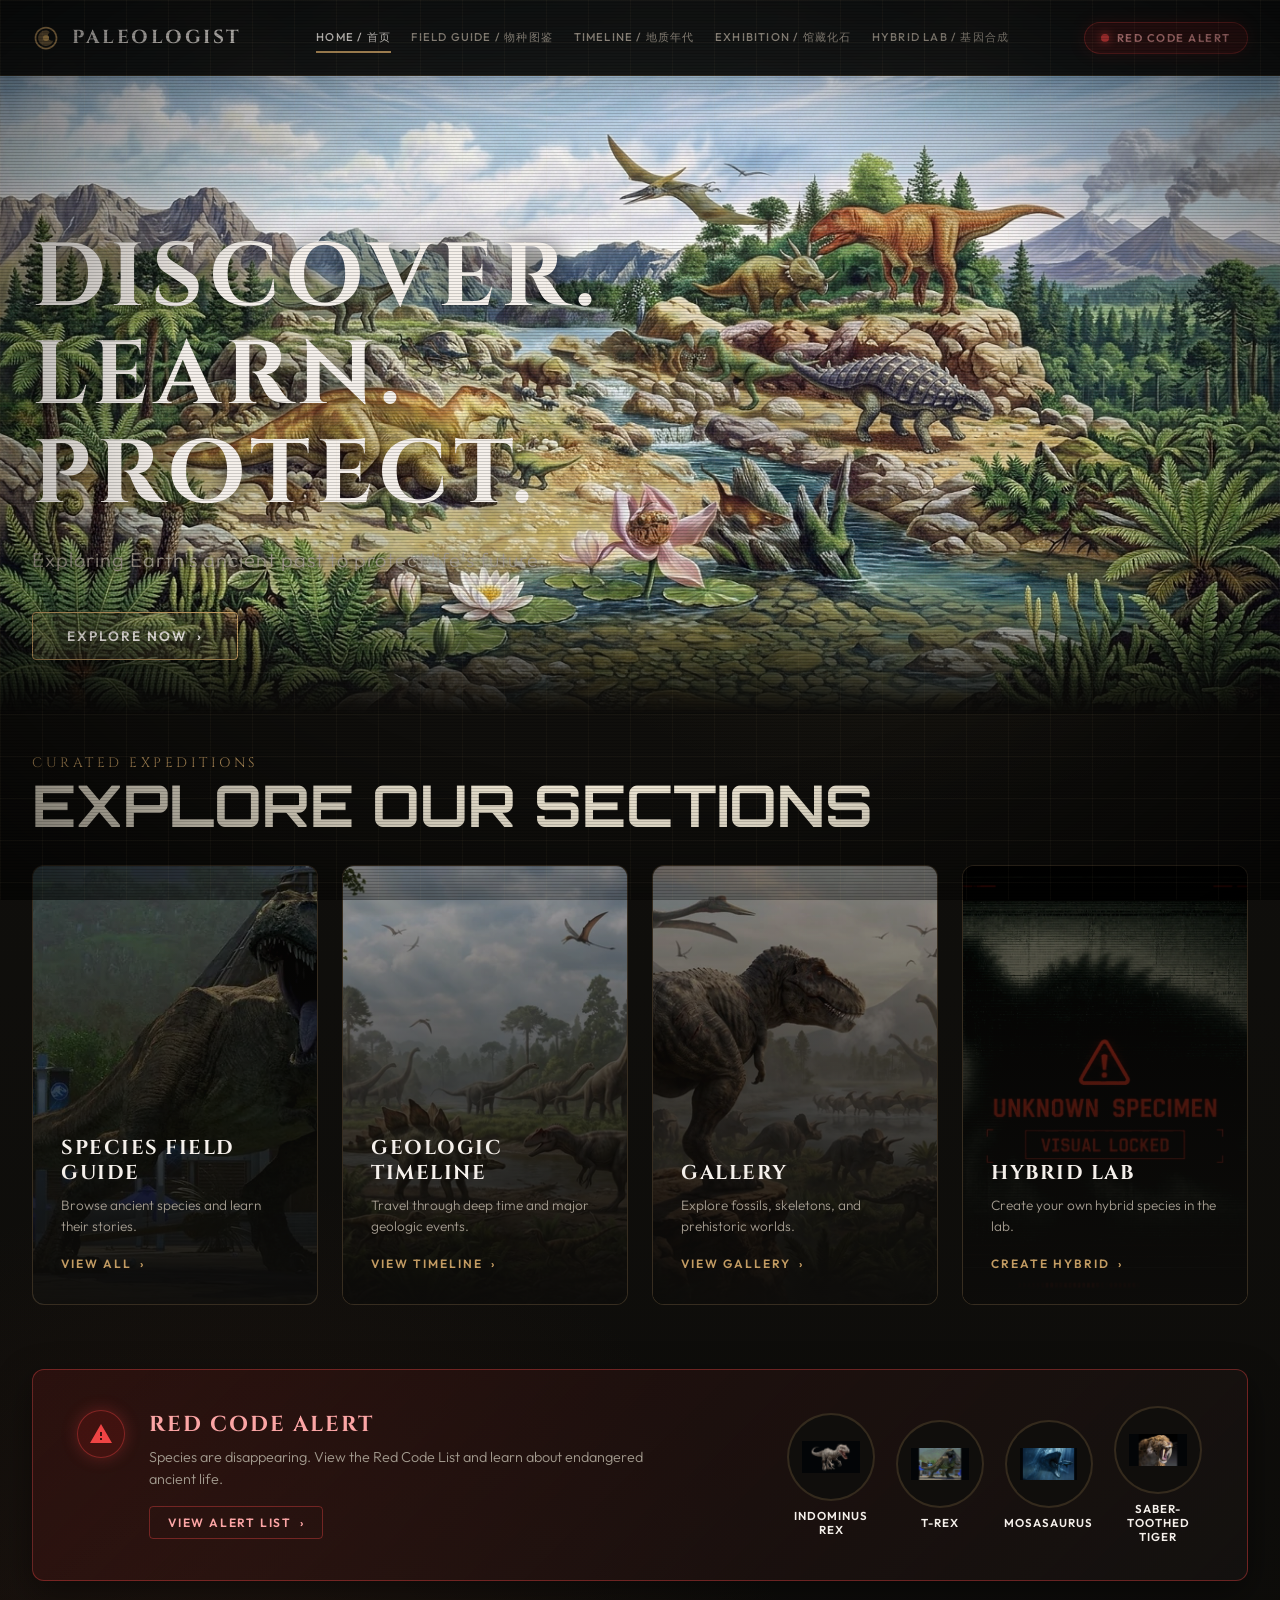
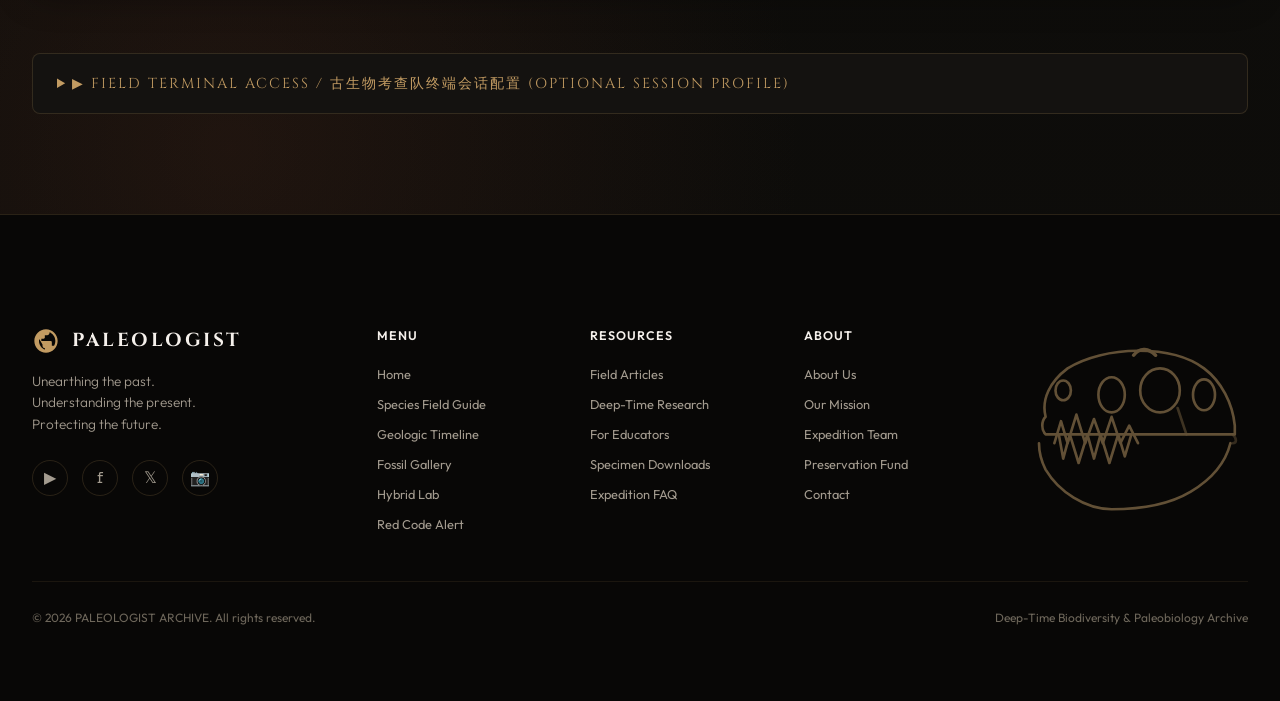
==== commit 8e5978a3: "fix: resolve field guide filters, text dossier modal, and responsive layout polish" ====
--- a/index.html
+++ b/index.html
@@ -134,30 +134,30 @@
                 <div class="pl-alert-chips">
                     <div class="pl-chip-item">
                         <div class="pl-chip-thumb">
-                            <img src="assets/images/thumbs/triceratop.webp" alt="Triceratops" loading="lazy" decoding="async">
+                            <img src="assets/images/thumbs/indominous_rex.webp" alt="Indominus Rex" loading="lazy" decoding="async">
                         </div>
-                        <span class="pl-chip-name">TRICERATOPS</span>
+                        <span class="pl-chip-name">INDOMINUS REX</span>
                     </div>
 
                     <div class="pl-chip-item">
                         <div class="pl-chip-thumb">
-                            <img src="assets/images/thumbs/mammoth.webp" alt="Woolly Mammoth" loading="lazy" decoding="async">
+                            <img src="assets/images/thumbs/trex.webp" alt="Tyrannosaurus Rex" loading="lazy" decoding="async">
                         </div>
-                        <span class="pl-chip-name">WOOLLY MAMMOTH</span>
+                        <span class="pl-chip-name">T-REX</span>
                     </div>
 
                     <div class="pl-chip-item">
                         <div class="pl-chip-thumb">
-                            <img src="assets/images/thumbs/smilodon.webp" alt="Saber-Toothed Tiger" loading="lazy" decoding="async">
+                            <img src="assets/images/thumbs/mosasaurus.webp" alt="Mosasaurus" loading="lazy" decoding="async">
+                        </div>
+                        <span class="pl-chip-name">MOSASAURUS</span>
+                    </div>
+
+                    <div class="pl-chip-item">
+                        <div class="pl-chip-thumb">
+                            <img src="assets/images/thumbs/smilodon.webp" alt="Saber-toothed tiger" loading="lazy" decoding="async">
                         </div>
                         <span class="pl-chip-name">SABER-TOOTHED TIGER</span>
-                    </div>
-
-                    <div class="pl-chip-item">
-                        <div class="pl-chip-thumb">
-                            <img src="assets/images/thumbs/dodo.webp" alt="Dodo" loading="lazy" decoding="async">
-                        </div>
-                        <span class="pl-chip-name">DODO</span>
                     </div>
                 </div>
             </div>
--- a/assets/css/site.css
+++ b/assets/css/site.css
@@ -382,10 +382,10 @@
             border: 1px solid rgba(200, 163, 106, 0.78);
             box-shadow: inset 0 1px 0 rgba(255, 244, 213, 0.08), 0 0 24px rgba(200, 163, 106, 0.14);
             cursor: pointer;
-            font-family: inherit;
-            font-size: 0.95rem;
-            font-weight: bold;
-            letter-spacing: 3px;
+            font-family: var(--font-ui);
+            font-size: 0.85rem;
+            font-weight: 600;
+            letter-spacing: 0.12em;
             text-transform: uppercase;
             transition: filter 0.25s, transform 0.25s;
         }
@@ -3122,38 +3122,6 @@
   position: relative !important;
 }
 
-html[data-page="timescale"] .timeline-scope-strip{
-  display: flex;
-  gap: 28px;
-  margin-top: 18px;
-  border-top: 1px solid var(--pa-line-soft);
-  padding-top: 13px;
-  color: var(--pa-muted, #a99a7e);
-  font-family: 'Share Tech Mono', monospace;
-  font-size: 0.7rem;
-  letter-spacing: 1.8px;
-  text-transform: uppercase;
-}
-
-html[data-page="timescale"] .timeline-scope-strip span{
-  position: relative;
-  padding-bottom: 8px;
-}
-
-html[data-page="timescale"] .timeline-scope-strip span.active{
-  color: var(--pa-green-strong);
-}
-
-html[data-page="timescale"] .timeline-scope-strip span.active::after{
-  content: '';
-  position: absolute;
-  left: 0;
-  right: 0;
-  bottom: 0;
-  height: 1px;
-  background: var(--pa-green-strong);
-}
-
 html[data-page="timescale"] .timeline-container{
   width: min(1440px, calc(100vw - 32px)) !important;
   grid-template-columns: minmax(250px, 0.28fr) minmax(0, 1fr) !important;
@@ -3433,12 +3401,6 @@
 }
 
 @media (max-width: 680px){
-  html[data-page="timescale"] .timeline-scope-strip{
-    gap: 14px;
-    overflow-x: auto;
-    white-space: nowrap;
-  }
-
   html[data-page="timescale"] .era-visual-frame{
     min-height: 440px;
   }
@@ -4038,26 +4000,6 @@
   margin: 10px 0 14px !important;
 }
 
-html[data-page="timescale"] .timeline-scope-strip{
-  width: 100% !important;
-  margin: 14px 0 0 !important;
-  padding: 10px 0 0 !important;
-  display: flex !important;
-  justify-content: flex-start !important;
-  gap: clamp(18px, 5vw, 72px) !important;
-  border-top: 1px solid rgba(207, 174, 112, 0.14) !important;
-  overflow-x: auto !important;
-}
-
-html[data-page="timescale"] .timeline-scope-strip span{
-  flex: 0 0 auto !important;
-  padding: 0 0 12px !important;
-  font-size: clamp(0.7rem, 1vw, 0.88rem) !important;
-  line-height: 1 !important;
-  letter-spacing: 0.22em !important;
-  color: var(--pa-muted, #a99a7e) !important;
-}
-
 html[data-page="timescale"] .timeline-container{
   width: min(1440px, calc(100vw - 32px)) !important;
   margin: 0 auto 44px !important;
@@ -4263,10 +4205,6 @@
   html[data-page="timescale"] .console-header,
   html[data-page="timescale"] .timeline-container{
     width: calc(100vw - 24px) !important;
-  }
-
-  html[data-page="timescale"] .timeline-scope-strip{
-    gap: 28px !important;
   }
 
   html[data-page="timescale"] .era-visual-frame{
@@ -4938,7 +4876,17 @@
   color: var(--pl-gold);
   padding: 8px 12px;
   border-radius: var(--pl-radius-sm);
+  font-family: var(--font-ui);
   cursor: pointer;
+}
+
+.pl-btn-primary,
+.pl-btn-secondary {
+  font-family: var(--font-ui);
+  font-size: 0.85rem;
+  font-weight: 600;
+  letter-spacing: 0.12em;
+  text-transform: uppercase;
 }
 
 /* ==========================================================================
@@ -4957,7 +4905,7 @@
   padding: 80px 0 54px;
   background:
     linear-gradient(180deg, rgba(13, 12, 10, 0.3) 0%, transparent 14%, transparent 84%, #0d0c0a 100%),
-    url("../../assets/images/originals/hero-banner.jpg") center center / cover no-repeat;
+    url("../images/originals/hero-banner.jpg") center center / cover no-repeat;
 }
 
 .pl-hero::before {
@@ -5256,20 +5204,24 @@
 }
 
 .pl-chip-thumb {
-  width: 72px;
-  height: 72px;
+  width: 88px;
+  height: 88px;
   border-radius: 50%;
   position: relative;
+  display: grid;
+  place-items: center;
   border: 2px solid rgba(194, 155, 98, 0.2);
-  overflow: visible;
+  overflow: hidden;
+  background: #100e0c;
   transition: transform 0.3s ease, border-color 0.3s ease;
 }
 
 .pl-chip-thumb img {
-  width: 100%;
-  height: 100%;
-  object-fit: cover;
-  border-radius: 50%;
+  width: 68%;
+  height: 68%;
+  object-fit: contain;
+  object-position: center;
+  border-radius: 0;
 }
 
 .pl-chip-badge,
@@ -5402,16 +5354,19 @@
 .pl-footer-links-col {
   display: flex;
   flex-direction: column;
+  min-width: 220px;
 }
 
 .pl-footer-col-title,
 .pl-footer-heading {
-  font-family: var(--font-display);
-  font-size: 0.85rem;
-  font-weight: 700;
-  letter-spacing: 2px;
+  font-family: var(--font-ui);
+  font-size: 0.78rem;
+  font-weight: 600;
+  letter-spacing: 0.08em;
+  line-height: 1.45;
   color: var(--pl-text);
   margin-bottom: 20px;
+  word-break: keep-all;
 }
 
 .pl-footer-links,
@@ -5754,10 +5709,10 @@
   margin: 36px 0 16px !important;
   padding: 14px 20px !important;
   border: 1px solid var(--pl-border) !important;
-  border-left: 4px solid currentColor !important;
   border-radius: var(--pl-radius-md) !important;
   background: var(--pl-surface) !important;
-  color: var(--pl-text) !important;
+  color: var(--pl-gold) !important;
+  text-shadow: none !important;
   font-family: var(--font-display) !important;
   font-size: 1.05rem !important;
   font-weight: 700 !important;
@@ -5826,53 +5781,13 @@
   display: none !important;
 }
 
-html[data-page="timescale"] .timeline-scope-strip {
-  width: 100% !important;
-  margin: 18px 0 0 !important;
-  padding: 8px 0 0 !important;
-  display: flex !important;
-  gap: clamp(16px, 4vw, 44px) !important;
-  border-top: 1px solid var(--pl-border) !important;
-  overflow-x: auto !important;
-}
-
-html[data-page="timescale"] .timeline-scope-strip span {
-  font-family: var(--font-mono) !important;
-  font-size: 0.78rem !important;
-  letter-spacing: 2px !important;
-  color: var(--pl-text-muted) !important;
-  padding-bottom: 10px !important;
-  cursor: pointer !important;
-  position: relative !important;
-  transition: color 0.2s ease !important;
-}
-
-html[data-page="timescale"] .timeline-scope-strip span:hover {
-  color: var(--pl-text) !important;
-}
-
-html[data-page="timescale"] .timeline-scope-strip span.active {
-  color: var(--pl-gold) !important;
-  font-weight: 700 !important;
-}
-
-html[data-page="timescale"] .timeline-scope-strip span.active::after {
-  content: '' !important;
-  position: absolute !important;
-  bottom: 0 !important;
-  left: 0 !important;
-  width: 100% !important;
-  height: 2px !important;
-  background: var(--pl-gold) !important;
-}
-
 html[data-page="timescale"] .timeline-container {
   width: 100% !important;
   max-width: 100% !important;
   margin: 0 0 44px !important;
   padding: 0 !important;
   display: grid !important;
-  grid-template-columns: minmax(340px, 0.4fr) minmax(0, 1fr) !important;
+  grid-template-columns: minmax(500px, 540px) minmax(0, 1fr) !important;
   align-items: start !important;
   gap: 28px !important;
   box-sizing: border-box !important;
@@ -6143,10 +6058,10 @@
 
 html[data-page="timescale"] .action-btn,
 html[data-page="timescale"] #queryBtn {
-  font-family: var(--font-display) !important;
-  font-weight: 700 !important;
-  font-size: 0.92rem !important;
-  letter-spacing: 2px !important;
+  font-family: var(--font-ui) !important;
+  font-weight: 600 !important;
+  font-size: 0.85rem !important;
+  letter-spacing: 0.12em !important;
   text-transform: uppercase !important;
   background: linear-gradient(135deg, var(--pl-gold), #8c6838) !important;
   color: #0d0c0a !important;
@@ -6854,3 +6769,726 @@
   .pl-form-grid { grid-template-columns: 1fr; }
 }
 
+/* Timescale overflow: side-rail stats, query button margins, narrow nodes */
+html[data-page="timescale"] .pl-container,
+html[data-page="timescale"] .timeline-container,
+html[data-page="timescale"] .timeline-list,
+html[data-page="timescale"] .details-sticky,
+html[data-page="timescale"] .details-panel,
+html[data-page="timescale"] .timeline-detail-grid,
+html[data-page="timescale"] .timeline-copy-stack,
+html[data-page="timescale"] .timeline-fact-stack {
+  min-width: 0 !important;
+  max-width: 100% !important;
+  box-sizing: border-box !important;
+}
+
+html[data-page="timescale"] .timeline-container {
+  overflow: visible !important;
+  grid-template-columns: minmax(500px, 540px) minmax(0, 1fr) !important;
+}
+
+html[data-page="timescale"] .details-panel {
+  overflow: visible !important;
+}
+
+html[data-page="timescale"] .timeline-copy-stack,
+html[data-page="timescale"] .timeline-fact-stack {
+  padding: 0 !important;
+  border: 0 !important;
+  background: transparent !important;
+}
+
+html[data-page="timescale"] .timeline-detail-grid {
+  grid-template-columns: minmax(0, 1fr) minmax(220px, 280px) !important;
+}
+
+html[data-page="timescale"] .stat-grid {
+  grid-template-columns: 1fr !important;
+}
+
+html[data-page="timescale"] .stat-box,
+html[data-page="timescale"] .stat-lbl,
+html[data-page="timescale"] .stat-val,
+html[data-page="timescale"] .major-events,
+html[data-page="timescale"] .major-events-title,
+html[data-page="timescale"] .major-event-item,
+html[data-page="timescale"] .major-event-item p,
+html[data-page="timescale"] .desc-text,
+html[data-page="timescale"] .details-title,
+html[data-page="timescale"] .details-span,
+html[data-page="timescale"] .node-era,
+html[data-page="timescale"] .node-name,
+html[data-page="timescale"] .node-span {
+  min-width: 0 !important;
+  max-width: 100% !important;
+  white-space: normal !important;
+  overflow-wrap: anywhere !important;
+}
+
+html[data-page="timescale"] .stat-box {
+  padding: 12px 14px !important;
+}
+
+html[data-page="timescale"] .stat-val {
+  font-size: 0.98rem !important;
+  line-height: 1.35 !important;
+}
+
+html[data-page="timescale"] .era-visual-frame {
+  min-height: clamp(220px, 32vw, 420px) !important;
+}
+
+html[data-page="timescale"] .era-visual-image {
+  position: absolute !important;
+  inset: 0 !important;
+  width: 100% !important;
+  height: 100% !important;
+}
+
+html[data-page="timescale"] .era-visual-copy {
+  left: 0 !important;
+  right: 0 !important;
+  max-width: none !important;
+  box-sizing: border-box !important;
+}
+
+html[data-page="timescale"] .action-btn,
+html[data-page="timescale"] #queryBtn {
+  width: 100% !important;
+  max-width: 100% !important;
+  margin: 20px 0 0 !important;
+  box-sizing: border-box !important;
+  white-space: normal !important;
+  overflow-wrap: anywhere !important;
+  line-height: 1.4 !important;
+  min-height: 48px !important;
+}
+
+html[data-page="timescale"] .timeline-node {
+  width: 100% !important;
+  font-family: var(--font-ui) !important;
+  color: inherit !important;
+  text-align: left !important;
+  appearance: none !important;
+}
+
+html[data-page="timescale"] .timeline-node:focus-visible,
+html[data-page="timescale"] #queryBtn:focus-visible,
+html[data-page="timescale"] .pl-alert-badge-btn:focus-visible,
+html[data-page="timescale"] .pl-menu-toggle:focus-visible {
+  outline: 2px solid var(--pl-gold-light) !important;
+  outline-offset: 2px !important;
+}
+
+@media (max-width: 980px) {
+  html[data-page="timescale"] .timeline-detail-grid {
+    grid-template-columns: 1fr !important;
+  }
+
+  html[data-page="timescale"] .stat-grid {
+    grid-template-columns: 1fr 1fr !important;
+  }
+
+  html[data-page="timescale"] .timeline-list {
+    min-width: 0 !important;
+    max-width: 100% !important;
+  }
+
+  html[data-page="timescale"] .timeline-node {
+    grid-template-columns: 1fr !important;
+    grid-template-rows: 92px auto !important;
+    min-height: 0 !important;
+    height: auto !important;
+  }
+
+  html[data-page="timescale"] .node-thumb {
+    width: 100% !important;
+    height: 92px !important;
+    min-height: 92px !important;
+  }
+}
+
+@media (max-width: 640px) {
+  html[data-page="timescale"] .stat-grid {
+    grid-template-columns: 1fr !important;
+  }
+
+  html[data-page="timescale"] .pl-header-inner {
+    min-width: 0 !important;
+    gap: 8px !important;
+  }
+
+  html[data-page="timescale"] .pl-logo {
+    min-width: 0 !important;
+  }
+
+  html[data-page="timescale"] .pl-logo-text {
+    font-size: 0.82rem !important;
+    letter-spacing: 0.08em !important;
+  }
+
+  html[data-page="timescale"] .pl-alert-badge-btn {
+    min-height: 44px !important;
+    padding: 8px 10px !important;
+    font-family: var(--font-ui) !important;
+    font-size: 0.7rem !important;
+    font-weight: 600 !important;
+    letter-spacing: 0.08em !important;
+  }
+
+  html[data-page="timescale"] .pl-menu-toggle {
+    min-width: 44px !important;
+    min-height: 44px !important;
+  }
+
+  html[data-page="timescale"] .details-title {
+    font-size: clamp(1.35rem, 7vw, 2rem) !important;
+    letter-spacing: 0 !important;
+  }
+}
+
+@media (max-width: 980px) {
+  html[data-page="timescale"] .timeline-container {
+    grid-template-columns: 1fr !important;
+  }
+}
+
+html[data-page="timescale"] .era-visual-frame::before {
+  display: none !important;
+}
+
+html[data-page="timescale"] .era-visual-image {
+  filter: none !important;
+  transform: none !important;
+}
+
+html[data-page="timescale"] .era-visual-copy {
+  background: linear-gradient(180deg, rgba(8, 7, 6, 0) 0%, rgba(8, 7, 6, 0.78) 100%) !important;
+}
+
+@media (min-width: 981px) {
+  html[data-page="timescale"] .timeline-list {
+    grid-auto-rows: minmax(156px, auto) !important;
+  }
+
+  html[data-page="timescale"] .timeline-node {
+    min-height: 156px !important;
+    padding: 18px 18px !important;
+    grid-template-columns: 116px minmax(0, 1fr) !important;
+  }
+
+  html[data-page="timescale"] .node-thumb {
+    width: 116px !important;
+    height: 116px !important;
+    min-height: 116px !important;
+  }
+
+  html[data-page="timescale"] .node-copy {
+    gap: 8px !important;
+    padding-right: 36px !important;
+  }
+}
+
+html[data-page="form"] .pl-parent-file {
+  display: grid;
+  gap: 8px;
+  margin: 14px 0 0;
+}
+
+html[data-page="form"] .pl-parent-file div {
+  display: grid;
+  grid-template-columns: 7.5rem 1fr;
+  gap: 10px;
+  padding-top: 8px;
+  border-top: 1px solid var(--pl-border);
+}
+
+html[data-page="form"] .pl-parent-file dt {
+  margin: 0;
+  font-family: var(--font-mono);
+  font-size: 0.68rem;
+  letter-spacing: 0.06em;
+  color: var(--pl-text-muted);
+}
+
+html[data-page="form"] .pl-parent-file dd {
+  margin: 0;
+  font-family: var(--font-ui);
+  font-size: 0.86rem;
+  color: var(--pl-text);
+}
+
+html[data-page="form"] .pl-hybrid-preview-box {
+  grid-template-columns: 1fr !important;
+}
+
+html[data-page="field-guide"] .card-text-file,
+html[data-page="form"] .card-text-file {
+  display: flex;
+  flex-direction: column;
+  justify-content: flex-end;
+  gap: 10px;
+  min-height: 140px;
+  padding: 16px;
+  background: #100e0c;
+}
+
+html[data-page="field-guide"] .card-text-file p {
+  margin: 0;
+  color: var(--pl-text-muted);
+  font-family: var(--font-ui);
+  font-size: 0.82rem;
+  line-height: 1.45;
+}
+
+html[data-page="field-guide"] .pl-guide-filter-row {
+  display: block;
+  margin-top: 8px;
+  padding: 0;
+  overflow: hidden;
+  background: var(--pl-surface);
+  border: 1px solid var(--pl-border);
+  border-radius: var(--pl-radius-md);
+}
+
+html[data-page="field-guide"] .pl-guide-filter-tools {
+  display: grid;
+  grid-template-columns: minmax(280px, 1.8fr) repeat(4, minmax(0, 1fr));
+  gap: 0;
+}
+
+html[data-page="field-guide"] .pl-search-input,
+html[data-page="field-guide"] .pl-filter-select {
+  min-height: 52px;
+  width: 100%;
+  min-width: 0;
+  border: 0 !important;
+  border-radius: 0 !important;
+  border-right: 1px solid var(--pl-border) !important;
+  background: transparent !important;
+  color: var(--pl-text) !important;
+  font-family: var(--font-ui) !important;
+  font-size: 0.84rem !important;
+  font-weight: 500 !important;
+  letter-spacing: 0.02em !important;
+  box-shadow: none !important;
+}
+
+html[data-page="field-guide"] .pl-guide-filter-tools > :last-child {
+  border-right: 0 !important;
+}
+
+
+
+html[data-page="field-guide"] .pl-search-input:focus,
+html[data-page="field-guide"] .pl-filter-select:focus {
+  border-color: var(--pl-gold) !important;
+  outline: 2px solid var(--pl-gold-light);
+  outline-offset: 2px;
+}
+
+html[data-page="field-guide"] .filter-group {
+  display: grid !important;
+  grid-template-columns: repeat(4, minmax(0, 1fr));
+  gap: 8px !important;
+  margin: 0 !important;
+  padding-top: 12px;
+  border-top: 1px solid var(--pl-border);
+}
+
+html[data-page="field-guide"] .filter-btn {
+  width: 100%;
+  min-height: 40px;
+  padding: 8px 10px !important;
+  text-align: center;
+  border-radius: var(--pl-radius-sm) !important;
+  border: 1px solid var(--pl-border) !important;
+  background: transparent !important;
+  color: var(--pl-text-muted) !important;
+  font-family: var(--font-ui) !important;
+  font-size: 0.78rem !important;
+  font-weight: 600 !important;
+  letter-spacing: 0.06em !important;
+  line-height: 1.2 !important;
+  text-transform: uppercase;
+  box-shadow: none !important;
+}
+
+html[data-page="field-guide"] .filter-btn:hover {
+  border-color: var(--pl-border-hover) !important;
+  background: rgba(194, 155, 98, 0.1) !important;
+  color: var(--pl-text) !important;
+}
+
+html[data-page="field-guide"] .filter-btn.active {
+  background: var(--pl-gold) !important;
+  border-color: var(--pl-gold) !important;
+  color: #0d0c0a !important;
+}
+
+html[data-page="field-guide"] .filter-btn:focus-visible {
+  outline: 2px solid var(--pl-gold-light) !important;
+  outline-offset: 2px !important;
+}
+
+@media (max-width: 900px) {
+  html[data-page="field-guide"] .pl-guide-filter-tools {
+    grid-template-columns: 1fr 1fr !important;
+  }
+}
+
+@media (max-width: 560px) {
+  html[data-page="field-guide"] .pl-guide-filter-tools {
+    grid-template-columns: 1fr !important;
+  }
+}
+
+html[data-page="field-guide"] .pl-empty-results {
+  margin: 8px 0 36px;
+  padding: 28px 24px;
+  border: 1px solid var(--pl-border);
+  border-radius: var(--pl-radius-md);
+  background: var(--pl-surface);
+  color: var(--pl-text-muted);
+  font-family: var(--font-ui);
+  line-height: 1.5;
+}
+
+html[data-page="field-guide"] .pl-empty-results p {
+  margin: 0 0 6px;
+}
+
+html[data-page="field-guide"] .pl-empty-results button {
+  margin-top: 14px;
+  min-height: 40px;
+  padding: 8px 16px;
+  border: 1px solid var(--pl-gold);
+  border-radius: var(--pl-radius-sm);
+  background: transparent;
+  color: var(--pl-text);
+  font-family: var(--font-ui);
+  font-size: 0.78rem;
+  font-weight: 600;
+  letter-spacing: 0.08em;
+  cursor: pointer;
+}
+
+html[data-page="field-guide"] .pl-empty-results button:hover {
+  background: var(--pl-gold);
+  color: #0d0c0a;
+}
+
+html[data-page="field-guide"] .results-status {
+  margin: 14px 0 8px !important;
+  padding: 0 2px !important;
+  border: 0 !important;
+  border-radius: 0 !important;
+  background: transparent !important;
+  box-shadow: none !important;
+  color: var(--pl-text-muted) !important;
+  font-family: var(--font-mono) !important;
+  font-size: 0.75rem !important;
+  letter-spacing: 0.06em !important;
+}
+
+html:is([data-page="gallery"], [data-page="field-guide"]) .modal-window {
+  flex-direction: row !important;
+  width: min(1080px, calc(100vw - 32px)) !important;
+  max-height: 86vh !important;
+  overflow: hidden !important;
+  background: #14110e !important;
+  border-color: var(--pl-border) !important;
+}
+
+html:is([data-page="gallery"], [data-page="field-guide"]) .modal-vis {
+  flex: 0 0 42% !important;
+  min-width: 0 !important;
+  padding: 16px !important;
+  border-right: 1px solid var(--pl-border) !important;
+  border-bottom: 0 !important;
+  background: #100e0c !important;
+  overflow: auto !important;
+}
+
+html:is([data-page="gallery"], [data-page="field-guide"]) .modal-vis::after {
+  color: var(--pl-gold) !important;
+  letter-spacing: 0.12em !important;
+}
+
+html:is([data-page="gallery"], [data-page="field-guide"]) .modal-image-frame {
+  aspect-ratio: 16 / 10 !important;
+  border-color: var(--pl-border) !important;
+  background: #0d0c0a !important;
+}
+
+html:is([data-page="gallery"], [data-page="field-guide"]) .modal-img {
+  object-fit: cover !important;
+  filter: none !important;
+}
+
+html:is([data-page="gallery"], [data-page="field-guide"]) .modal-info {
+  flex: 1 1 auto !important;
+  min-width: 0 !important;
+  background: transparent !important;
+  padding: 22px 22px 28px !important;
+  overflow: auto !important;
+}
+
+html:is([data-page="gallery"], [data-page="field-guide"]) .file-kicker,
+html:is([data-page="gallery"], [data-page="field-guide"]) .dossier-section-label {
+  color: var(--pl-gold) !important;
+  font-family: var(--font-mono) !important;
+  letter-spacing: 0.12em !important;
+}
+
+html:is([data-page="gallery"], [data-page="field-guide"]) .file-title {
+  font-family: var(--font-display) !important;
+  color: var(--pl-text) !important;
+}
+
+html:is([data-page="gallery"], [data-page="field-guide"]) .file-subtitle {
+  color: var(--pl-gold) !important;
+  font-family: var(--font-ui) !important;
+}
+
+html:is([data-page="gallery"], [data-page="field-guide"]) .close-btn {
+  color: var(--pl-gold) !important;
+  border-color: var(--pl-border) !important;
+  background: #100e0c !important;
+}
+
+html:is([data-page="gallery"], [data-page="field-guide"]) .mi-protocol {
+  border: 1px solid var(--pl-border) !important;
+  border-left-width: 1px !important;
+  background: transparent !important;
+  color: var(--pl-gold) !important;
+}
+
+html:is([data-page="gallery"], [data-page="field-guide"]) .mi-protocol-dot {
+  animation: none !important;
+  box-shadow: none !important;
+  background: var(--pl-gold) !important;
+}
+
+html:is([data-page="gallery"], [data-page="field-guide"]) .mi-protocol-label {
+  color: var(--pl-gold) !important;
+  font-family: var(--font-mono) !important;
+  letter-spacing: 0.08em !important;
+}
+
+html:is([data-page="gallery"], [data-page="field-guide"]) .data-grid {
+  grid-template-columns: repeat(3, minmax(0, 1fr)) !important;
+  gap: 8px !important;
+}
+
+@media (max-width: 760px) {
+  html:is([data-page="gallery"], [data-page="field-guide"]) .modal-window {
+    flex-direction: column !important;
+    overflow: auto !important;
+  }
+
+  html:is([data-page="gallery"], [data-page="field-guide"]) .modal-vis {
+    flex: none !important;
+    border-right: 0 !important;
+    border-bottom: 1px solid var(--pl-border) !important;
+  }
+}
+
+html:is([data-page="gallery"], [data-page="field-guide"]) .data-point,
+html:is([data-page="gallery"], [data-page="field-guide"]) .data-point.wide {
+  grid-column: auto !important;
+  min-height: 0 !important;
+  background: transparent !important;
+  border: 1px solid var(--pl-border) !important;
+  box-shadow: none !important;
+}
+
+html:is([data-page="gallery"], [data-page="field-guide"]) .data-point label {
+  color: var(--pl-text-muted) !important;
+  font-family: var(--font-mono) !important;
+  font-size: 0.68rem !important;
+  letter-spacing: 0.06em !important;
+}
+
+html:is([data-page="gallery"], [data-page="field-guide"]) .data-point span,
+html:is([data-page="gallery"], [data-page="field-guide"]) .data-point .metric-alert,
+html:is([data-page="gallery"], [data-page="field-guide"]) .data-point .metric-positive {
+  color: var(--pl-text) !important;
+}
+
+html:is([data-page="gallery"], [data-page="field-guide"]) .species-summary,
+html:is([data-page="gallery"], [data-page="field-guide"]) .fact-box,
+html:is([data-page="gallery"], [data-page="field-guide"]) .plate-meta-item {
+  background: transparent !important;
+  border-color: var(--pl-border) !important;
+  box-shadow: none !important;
+  color: var(--pl-text-muted) !important;
+}
+
+html:is([data-page="gallery"], [data-page="field-guide"]) .plate-meta-item strong {
+  color: var(--pl-text) !important;
+}
+
+html:is([data-page="gallery"], [data-page="field-guide"]) .deploy-btn {
+  background: transparent !important;
+  border: 1px solid var(--pl-gold) !important;
+  color: var(--pl-text) !important;
+  font-family: var(--font-ui) !important;
+  letter-spacing: 0.08em !important;
+}
+
+html[data-page="field-guide"] .section-title {
+  margin: 28px 0 12px !important;
+  padding: 0 !important;
+  border: 0 !important;
+  border-radius: 0 !important;
+  background: transparent !important;
+  box-shadow: none !important;
+}
+
+html:is([data-page="gallery"], [data-page="field-guide"]) .grid {
+  align-items: stretch;
+}
+
+html:is([data-page="gallery"], [data-page="field-guide"]) .card {
+  height: auto !important;
+  min-height: 0 !important;
+  display: flex !important;
+  flex-direction: column !important;
+  content-visibility: visible !important;
+  contain-intrinsic-size: auto !important;
+}
+
+html:is([data-page="gallery"], [data-page="field-guide"]) .card-vis {
+  height: auto !important;
+  flex: 0 0 auto !important;
+  aspect-ratio: 4 / 3 !important;
+}
+
+html:is([data-page="gallery"], [data-page="field-guide"]) .card-data {
+  height: auto !important;
+  min-height: 292px !important;
+  flex: 1 0 auto !important;
+  display: flex !important;
+  flex-direction: column !important;
+  overflow: visible !important;
+}
+
+html:is([data-page="gallery"], [data-page="field-guide"]) .spec-name {
+  min-height: calc(1.25em * 3);
+}
+
+html:is([data-page="gallery"], [data-page="field-guide"]) .spec-cn {
+  min-height: calc(1.4em * 2);
+}
+
+html:is([data-page="gallery"], [data-page="field-guide"]) .containment-badge {
+  min-height: calc(1.35em * 2);
+}
+
+html:is([data-page="gallery"], [data-page="field-guide"]) .pl-card-action {
+  margin-top: auto;
+  line-height: 1.4;
+  white-space: nowrap;
+}
+
+html:is([data-page="gallery"], [data-page="field-guide"]) .modal-window::before {
+  display: none !important;
+}
+
+html:is([data-page="gallery"], [data-page="field-guide"]) .mi-protocol.proto-open,
+html:is([data-page="gallery"], [data-page="field-guide"]) .mi-protocol.proto-fence,
+html:is([data-page="gallery"], [data-page="field-guide"]) .mi-protocol.proto-bunker,
+html:is([data-page="gallery"], [data-page="field-guide"]) .mi-protocol.proto-class {
+  border-color: var(--pl-border) !important;
+  color: var(--pl-gold) !important;
+  animation: none !important;
+  box-shadow: none !important;
+}
+
+html:is([data-page="gallery"], [data-page="field-guide"]) .mi-protocol-dot {
+  background: var(--pl-gold) !important;
+  box-shadow: none !important;
+  animation: none !important;
+}
+
+html:is([data-page="gallery"], [data-page="field-guide"]) .data-grid {
+  gap: 0 !important;
+  border: 1px solid var(--pl-border) !important;
+  border-radius: var(--pl-radius-sm) !important;
+  overflow: hidden;
+}
+
+html:is([data-page="gallery"], [data-page="field-guide"]) .data-point,
+html:is([data-page="gallery"], [data-page="field-guide"]) .data-point.wide {
+  border: 0 !important;
+  border-right: 1px solid var(--pl-border) !important;
+  border-bottom: 1px solid var(--pl-border) !important;
+  border-radius: 0 !important;
+  padding: 12px 14px !important;
+}
+
+html:is([data-page="gallery"], [data-page="field-guide"]) .data-point:nth-child(3n) {
+  border-right: 0 !important;
+}
+
+html:is([data-page="gallery"], [data-page="field-guide"]) .plate-meta {
+  margin-top: 12px !important;
+  border: 1px solid var(--pl-border) !important;
+  border-radius: var(--pl-radius-sm) !important;
+  overflow: hidden;
+}
+
+html:is([data-page="gallery"], [data-page="field-guide"]) .plate-meta-item,
+html:is([data-page="gallery"], [data-page="field-guide"]) .plate-meta-item.wide {
+  background: transparent !important;
+  border-color: var(--pl-border) !important;
+}
+
+html:is([data-page="gallery"], [data-page="field-guide"]) .plate-meta-item span,
+html:is([data-page="gallery"], [data-page="field-guide"]) .mi-map-label {
+  color: var(--pl-text-muted) !important;
+  font-family: var(--font-mono) !important;
+  letter-spacing: 0.08em !important;
+}
+
+html:is([data-page="gallery"], [data-page="field-guide"]) .species-summary,
+html:is([data-page="gallery"], [data-page="field-guide"]) .fact-box {
+  border: 1px solid var(--pl-border) !important;
+  border-left-width: 1px !important;
+  border-radius: var(--pl-radius-sm) !important;
+  padding: 14px 16px !important;
+  color: var(--pl-text) !important;
+  font-family: var(--font-ui) !important;
+}
+
+html:is([data-page="gallery"], [data-page="field-guide"]) .fact-box::before {
+  display: none !important;
+}
+
+html:is([data-page="gallery"], [data-page="field-guide"]) .map-container,
+html:is([data-page="gallery"], [data-page="field-guide"]) #modalMap {
+  border-color: var(--pl-border) !important;
+  border-radius: var(--pl-radius-sm) !important;
+  background: #100e0c !important;
+}
+
+html:is([data-page="gallery"], [data-page="field-guide"]) .map-ocean {
+  fill: #100e0c !important;
+}
+
+html:is([data-page="gallery"], [data-page="field-guide"]) .map-region {
+  fill: #2a241c !important;
+  stroke: #6b5a3e !important;
+}
+
+html:is([data-page="gallery"], [data-page="field-guide"]) .map-region.active {
+  fill: rgba(194, 155, 98, 0.38) !important;
+  stroke: var(--pl-gold) !important;
+}
+
+html:is([data-page="gallery"], [data-page="field-guide"]) .star-rating {
+  color: var(--pl-gold) !important;
+}
+
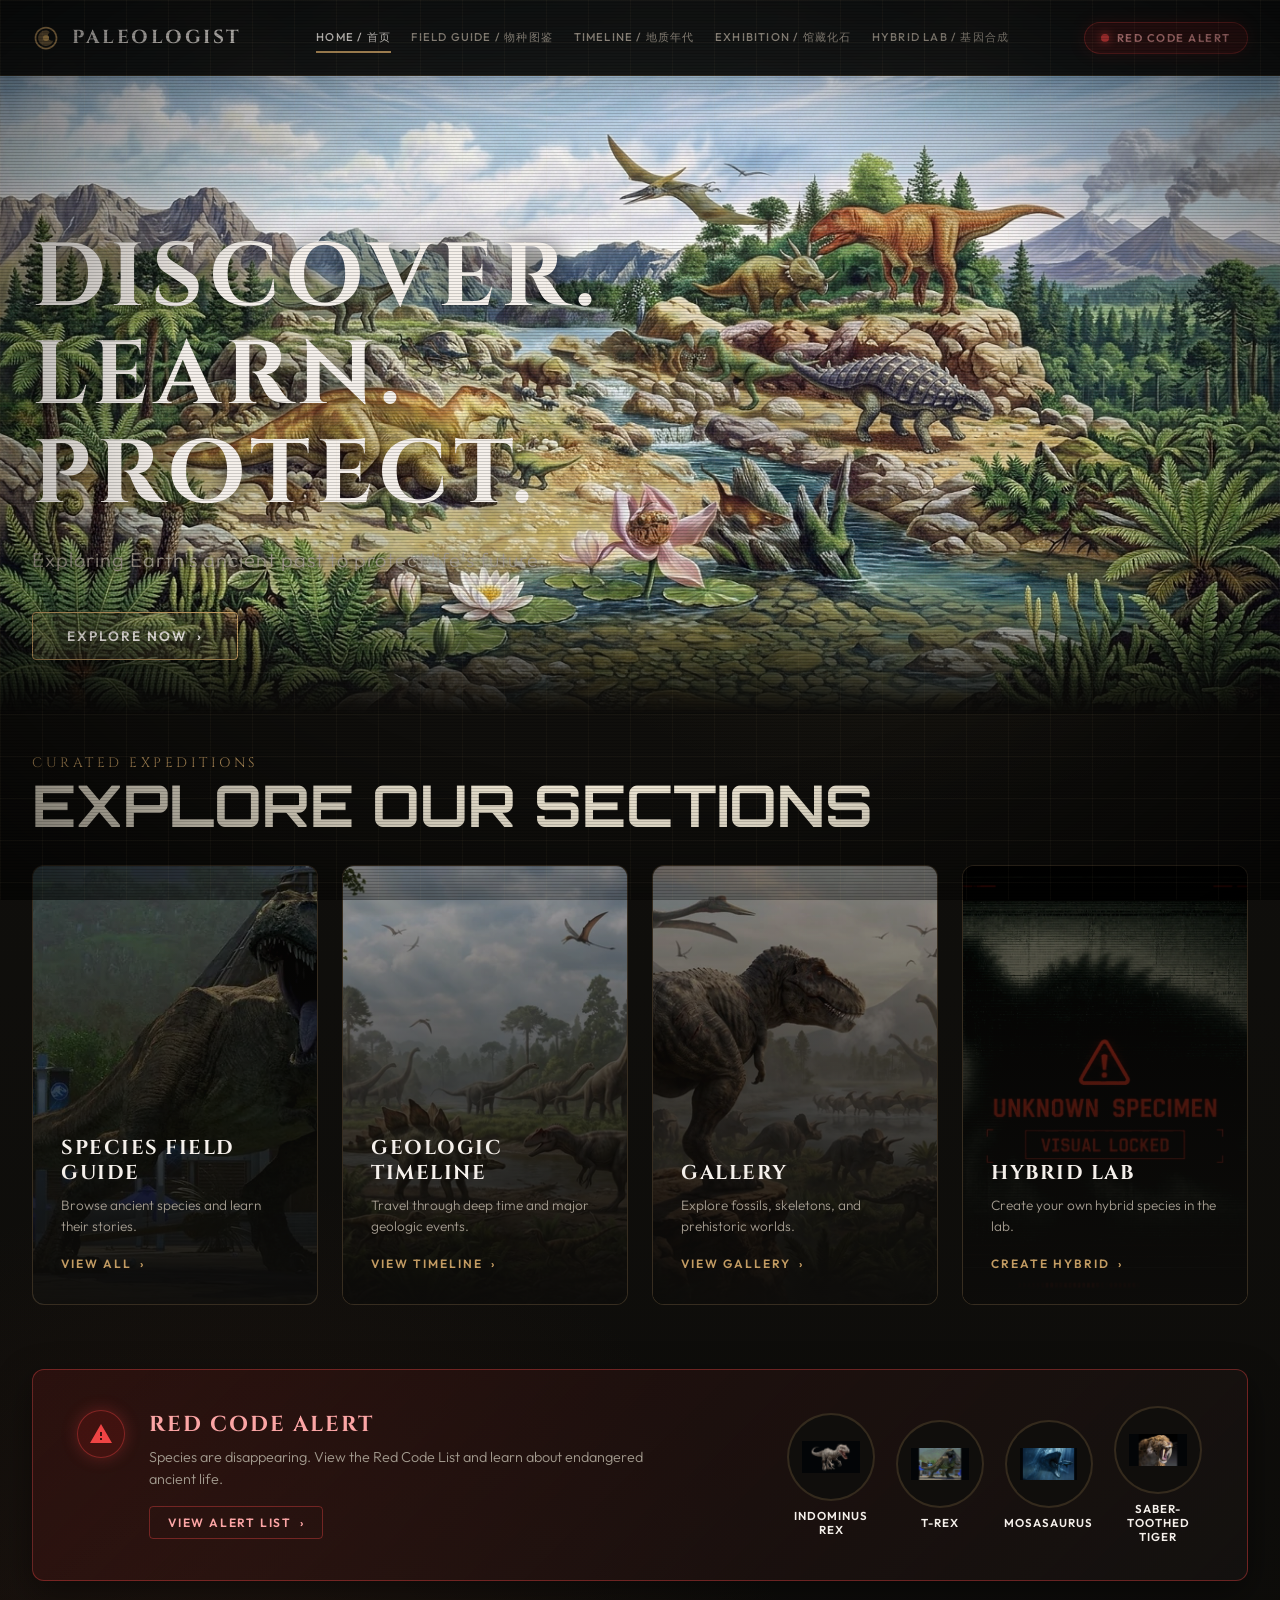
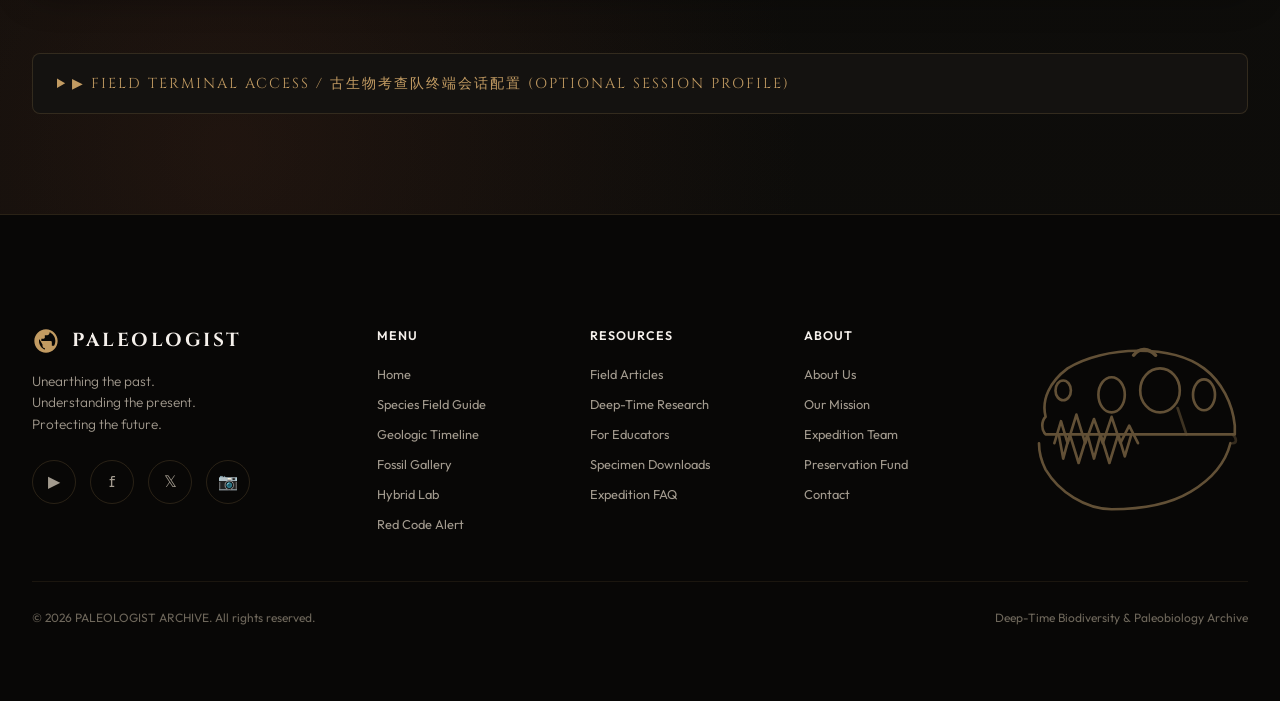
==== commit 6c5f1137: "fix: improve mobile and tablet responsiveness and harden runtime storage reliability" ====
--- a/index.html
+++ b/index.html
@@ -2,7 +2,7 @@
 <html lang="en" data-page="index">
 <head>
     <meta charset="UTF-8">
-    <meta name="viewport" content="width=device-width, initial-scale=1.0">
+    <meta name="viewport" content="width=device-width, initial-scale=1.0, viewport-fit=cover">
     <meta name="description" content="PALEOLOGIST | Exploring Earth's ancient past to protect life's future. Deep-time expedition archive, specimen field guide, and prehistoric gallery.">
     <meta property="og:title" content="PALEOLOGIST | Exploring Earth's Ancient Past">
     <meta property="og:description" content="A cinematic museum & field guide experience covering ancient species, deep geologic time, and prehistoric life.">
--- a/assets/css/site.css
+++ b/assets/css/site.css
@@ -816,14 +816,14 @@
 
         /* --- Sections --- */
         html:is([data-page="gallery"], [data-page="field-guide"]) .section-wrapper{ padding: 0 30px 40px 30px; }
-        html:is([data-page="gallery"], [data-page="field-guide"]) .section-wrapper.hidden-section{ display: none; }
+        html:is([data-page="gallery"], [data-page="field-guide"]) .section-wrapper.hidden-section{ display: none !important; }
         html:is([data-page="gallery"], [data-page="field-guide"]) .section-title{ font-size: 1.4rem; border-left: 5px solid #fff; padding: 10px 15px; margin: 30px 0 20px 0; text-transform: uppercase; background: linear-gradient(90deg, rgba(255,255,255,0.05), transparent); }
         html:is([data-page="gallery"], [data-page="field-guide"]) .grid{ display: grid; grid-template-columns: repeat(auto-fill, minmax(260px, 1fr)); gap: 20px; }
 
         /* --- Card Styles --- */
         html:is([data-page="gallery"], [data-page="field-guide"]) .card{ background: var(--card-bg); border: 1px solid #333; height: 360px; display: flex; flex-direction: column; cursor: pointer; overflow: hidden; transition: 0.2s; position: relative; }
         html:is([data-page="gallery"], [data-page="field-guide"]) .card:hover{ transform: translateY(-5px); border-color: #777; box-shadow: 0 10px 30px rgba(0,0,0,0.5); }
-        html:is([data-page="gallery"], [data-page="field-guide"]) .card.hidden{ display: none; }
+        html:is([data-page="gallery"], [data-page="field-guide"]) .card.hidden{ display: none !important; }
         html:is([data-page="gallery"], [data-page="field-guide"]) .card-vis{ height: 60%; background: #000; display: flex; align-items: center; justify-content: center; border-bottom: 4px solid #333; position: relative; }
         html:is([data-page="gallery"], [data-page="field-guide"]) .card-img{ width: 100%; height: 100%; object-fit: contain; }
         html:is([data-page="gallery"], [data-page="field-guide"]) .class-icon{ position: absolute; top: 0; left: 0; padding: 5px 10px; font-size: 0.8rem; font-weight: bold; border-bottom: 1px solid #fff; border-right: 1px solid #fff; z-index: 2; }
@@ -1228,7 +1228,7 @@
       transform: translateY(1px);
     }
     html:is([data-page="gallery"], [data-page="field-guide"]) .card.page-hidden{
-      display: none;
+      display: none !important;
     }
     html:is([data-page="gallery"], [data-page="field-guide"]) .card:focus-visible,
     html:is([data-page="gallery"], [data-page="field-guide"]) .filter-btn:focus-visible,
@@ -4714,7 +4714,8 @@
   top: 0;
   left: 0;
   width: 100%;
-  height: 76px;
+  height: calc(76px + env(safe-area-inset-top, 0px));
+  padding-top: env(safe-area-inset-top, 0px);
   background: rgba(13, 12, 10, 0.92);
   backdrop-filter: blur(16px);
   -webkit-backdrop-filter: blur(16px);
@@ -4878,6 +4879,10 @@
   border-radius: var(--pl-radius-sm);
   font-family: var(--font-ui);
   cursor: pointer;
+  min-width: 44px;
+  min-height: 44px;
+  align-items: center;
+  justify-content: center;
 }
 
 .pl-btn-primary,
@@ -4932,13 +4937,14 @@
 
 .pl-hero-title {
   font-family: var(--font-display);
-  font-size: clamp(3rem, 7vw, 5.8rem);
+  font-size: clamp(2.2rem, 7vw, 5.8rem);
   font-weight: 700;
   line-height: 1.1;
-  letter-spacing: 6px;
+  letter-spacing: clamp(2px, 1.2vw, 6px);
   color: var(--pl-text);
   margin: 0 0 20px;
   text-shadow: 0 4px 24px rgba(0, 0, 0, 0.85);
+  overflow-wrap: break-word;
 }
 
 .pl-hero-deck {
@@ -5333,8 +5339,8 @@
 }
 
 .pl-social-link {
-  width: 36px;
-  height: 36px;
+  width: 44px;
+  height: 44px;
   border-radius: 50%;
   border: 1px solid var(--pl-border);
   display: flex;
@@ -5496,19 +5502,19 @@
 
 .pl-modal-close {
   position: absolute;
-  top: 24px;
-  right: 24px;
+  top: 20px;
+  right: 20px;
   background: none;
   border: 1px solid var(--pl-border);
   color: var(--pl-text-muted);
-  width: 36px;
-  height: 36px;
+  width: 44px;
+  height: 44px;
   border-radius: 50%;
   cursor: pointer;
   display: flex;
   align-items: center;
   justify-content: center;
-  font-size: 1.2rem;
+  font-size: 1.35rem;
   transition: all 0.2s ease;
 }
 
@@ -6569,12 +6575,17 @@
   background: var(--pl-surface);
   border: 1px solid var(--pl-border);
   border-radius: var(--pl-radius-sm);
-  padding: 4px 8px;
+  padding: 8px 14px;
+  min-height: 44px;
+  min-width: 52px;
   font-family: var(--font-mono);
-  font-size: 0.68rem;
+  font-size: 0.75rem;
   color: var(--pl-text-muted);
   cursor: pointer;
   transition: all 0.2s ease;
+  display: inline-flex;
+  align-items: center;
+  justify-content: center;
 }
 
 .pl-ratio-btn:hover,
@@ -6785,7 +6796,7 @@
 
 html[data-page="timescale"] .timeline-container {
   overflow: visible !important;
-  grid-template-columns: minmax(500px, 540px) minmax(0, 1fr) !important;
+  grid-template-columns: minmax(360px, 500px) minmax(0, 1fr) !important;
 }
 
 html[data-page="timescale"] .details-panel {
@@ -6914,21 +6925,21 @@
     grid-template-columns: 1fr !important;
   }
 
-  html[data-page="timescale"] .pl-header-inner {
+  .pl-header-inner {
     min-width: 0 !important;
     gap: 8px !important;
   }
 
-  html[data-page="timescale"] .pl-logo {
+  .pl-logo {
     min-width: 0 !important;
   }
 
-  html[data-page="timescale"] .pl-logo-text {
+  .pl-logo-text {
     font-size: 0.82rem !important;
     letter-spacing: 0.08em !important;
   }
 
-  html[data-page="timescale"] .pl-alert-badge-btn {
+  .pl-alert-badge-btn {
     min-height: 44px !important;
     padding: 8px 10px !important;
     font-family: var(--font-ui) !important;
@@ -6937,7 +6948,7 @@
     letter-spacing: 0.08em !important;
   }
 
-  html[data-page="timescale"] .pl-menu-toggle {
+  .pl-menu-toggle {
     min-width: 44px !important;
     min-height: 44px !important;
   }
@@ -7136,6 +7147,11 @@
   html[data-page="field-guide"] .pl-guide-filter-tools {
     grid-template-columns: 1fr 1fr !important;
   }
+  html[data-page="field-guide"] .pl-search-input {
+    grid-column: 1 / -1 !important;
+    border-right: 0 !important;
+    border-bottom: 1px solid var(--pl-border) !important;
+  }
 }
 
 @media (max-width: 560px) {
@@ -7293,6 +7309,16 @@
     border-right: 0 !important;
     border-bottom: 1px solid var(--pl-border) !important;
   }
+
+  html:is([data-page="gallery"], [data-page="field-guide"]) .data-grid {
+    grid-template-columns: repeat(2, minmax(0, 1fr)) !important;
+  }
+}
+
+@media (max-width: 400px) {
+  html:is([data-page="gallery"], [data-page="field-guide"]) .data-grid {
+    grid-template-columns: 1fr !important;
+  }
 }
 
 html:is([data-page="gallery"], [data-page="field-guide"]) .data-point,
@@ -7354,10 +7380,19 @@
 html:is([data-page="gallery"], [data-page="field-guide"]) .card {
   height: auto !important;
   min-height: 0 !important;
-  display: flex !important;
+  display: flex;
   flex-direction: column !important;
   content-visibility: visible !important;
   contain-intrinsic-size: auto !important;
+}
+
+html:is([data-page="gallery"], [data-page="field-guide"]) .card.hidden,
+html:is([data-page="gallery"], [data-page="field-guide"]) .card.page-hidden {
+  display: none !important;
+}
+
+html:is([data-page="gallery"], [data-page="field-guide"]) .section-wrapper.hidden-section {
+  display: none !important;
 }
 
 html:is([data-page="gallery"], [data-page="field-guide"]) .card-vis {
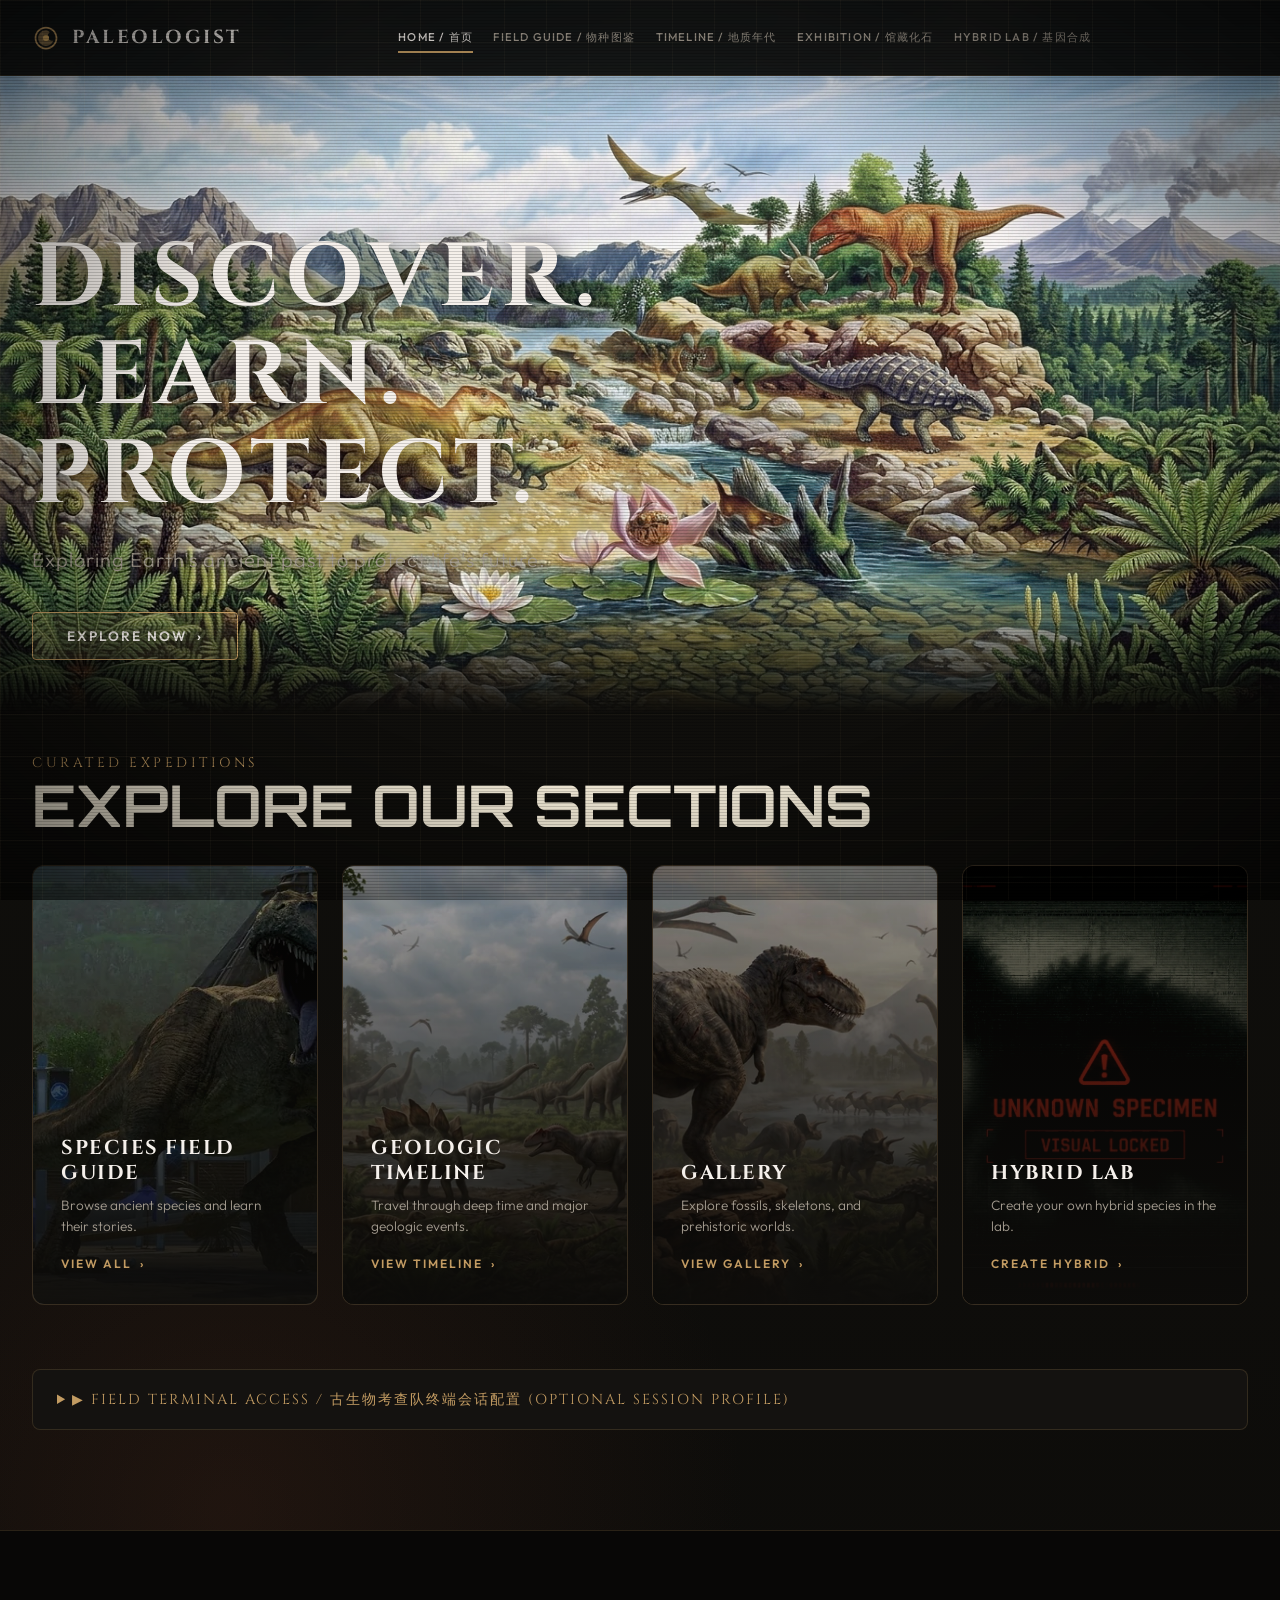
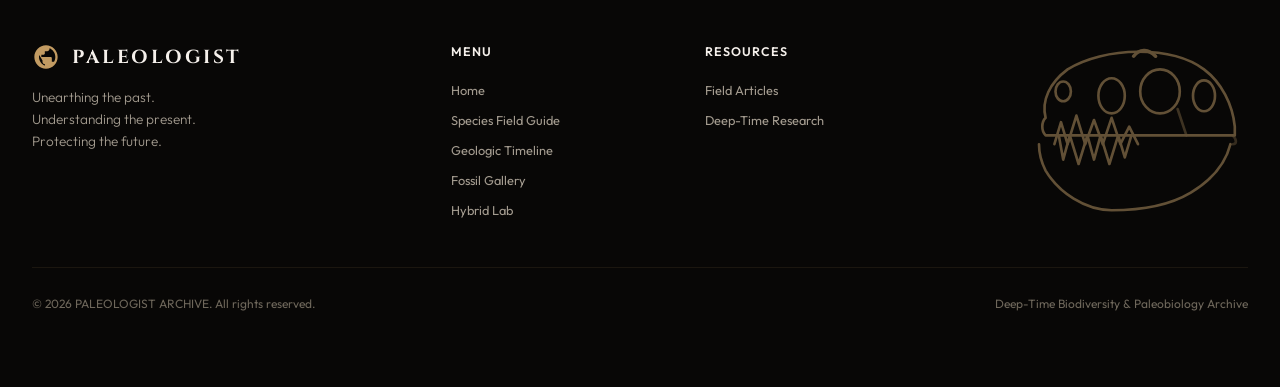
==== commit 96bda355: "Remove conservation status and fix Paleo UI" ====
--- a/index.html
+++ b/index.html
@@ -39,10 +39,6 @@
             </nav>
 
             <div class="pl-header-actions">
-                <button type="button" class="pl-alert-badge-btn js-open-alert" id="openRedAlertBtn" aria-label="Open Red Code Alert System">
-                    <span class="pl-pulse-dot"></span>
-                    <span>RED CODE ALERT</span>
-                </button>
                 <button class="pl-menu-toggle" id="plMenuToggle" aria-label="Toggle navigation">
                   <svg width="22" height="22" viewBox="0 0 24 24" fill="none" stroke="currentColor" stroke-width="2">
                     <path d="M3 12h18M3 6h18M3 18h18"/>
@@ -114,52 +110,6 @@
                         <span class="pl-card-link">CREATE HYBRID &nbsp;›</span>
                     </div>
                 </a>
-            </div>
-
-            <!-- RED CODE ALERT BANNER -->
-            <div class="pl-alert-banner" aria-label="Red Code Alert Notice">
-                <div class="pl-alert-info">
-                    <div class="pl-alert-icon-wrap" aria-hidden="true">
-                        <svg width="24" height="24" viewBox="0 0 24 24" fill="currentColor">
-                            <path d="M1 21h22L12 2 1 21zm12-3h-2v-2h2v2zm0-4h-2v-4h2v4z"/>
-                        </svg>
-                    </div>
-                    <div>
-                        <h3 class="pl-alert-title">RED CODE ALERT</h3>
-                        <p class="pl-alert-desc">Species are disappearing. View the Red Code List and learn about endangered ancient life.</p>
-                        <button type="button" class="pl-alert-action-btn js-open-alert">VIEW ALERT LIST &nbsp;›</button>
-                    </div>
-                </div>
-
-                <div class="pl-alert-chips">
-                    <div class="pl-chip-item">
-                        <div class="pl-chip-thumb">
-                            <img src="assets/images/thumbs/indominous_rex.webp" alt="Indominus Rex" loading="lazy" decoding="async">
-                        </div>
-                        <span class="pl-chip-name">INDOMINUS REX</span>
-                    </div>
-
-                    <div class="pl-chip-item">
-                        <div class="pl-chip-thumb">
-                            <img src="assets/images/thumbs/trex.webp" alt="Tyrannosaurus Rex" loading="lazy" decoding="async">
-                        </div>
-                        <span class="pl-chip-name">T-REX</span>
-                    </div>
-
-                    <div class="pl-chip-item">
-                        <div class="pl-chip-thumb">
-                            <img src="assets/images/thumbs/mosasaurus.webp" alt="Mosasaurus" loading="lazy" decoding="async">
-                        </div>
-                        <span class="pl-chip-name">MOSASAURUS</span>
-                    </div>
-
-                    <div class="pl-chip-item">
-                        <div class="pl-chip-thumb">
-                            <img src="assets/images/thumbs/smilodon.webp" alt="Saber-toothed tiger" loading="lazy" decoding="async">
-                        </div>
-                        <span class="pl-chip-name">SABER-TOOTHED TIGER</span>
-                    </div>
-                </div>
             </div>
 
             <!-- OPTIONAL EXPEDITION PROFILE ACCESS TERMINAL -->
@@ -208,90 +158,6 @@
             </details>
         </section>
     </main>
-
-    <!-- RED CODE ALERT MODAL -->
-    <div class="pl-modal-backdrop" id="redCodeModal" role="dialog" aria-modal="true" aria-labelledby="alertModalTitle">
-        <div class="pl-modal-window">
-            <button type="button" class="pl-modal-close js-close-alert" aria-label="Close Alert Dialog">✕</button>
-            <div class="pl-alert-modal-head">
-                <h2 class="pl-alert-modal-title" id="alertModalTitle">
-                    <span style="color:var(--pl-red-light);">▲</span> RED CODE ALERT
-                </h2>
-                <p class="pl-alert-modal-sub">Ancient species are disappearing. Awareness is the first step to preservation.</p>
-            </div>
-
-            <div class="pl-alert-filter-tabs">
-                <button type="button" class="pl-alert-tab active" data-status="all">ALL STATUSES</button>
-                <button type="button" class="pl-alert-tab" data-status="cr">CRITICALLY ENDANGERED (CR)</button>
-                <button type="button" class="pl-alert-tab" data-status="en">ENDANGERED (EN)</button>
-                <button type="button" class="pl-alert-tab" data-status="vu">VULNERABLE (VU)</button>
-            </div>
-
-            <div class="pl-alert-cards-grid">
-                <!-- Card 1 -->
-                <div class="pl-threat-card" data-status="cr">
-                    <img src="assets/images/thumbs/triceratop.webp" alt="Triceratops" class="pl-threat-img" loading="lazy" decoding="async">
-                    <div class="pl-threat-meta">
-                        <h4 class="pl-threat-name">TRICERATOPS</h4>
-                    </div>
-                    <p style="font-size:0.75rem; color:var(--pl-gold); margin:0 0 6px;">Late Cretaceous · ~68–66 Mya</p>
-                    <p class="pl-threat-cause">Extreme environmental collapse following the Chicxulub bolide impact. Global wildfire and thermal radiation.</p>
-                </div>
-
-                <!-- Card 2 -->
-                <div class="pl-threat-card" data-status="en">
-                    <img src="assets/images/thumbs/mammoth.webp" alt="Woolly Mammoth" class="pl-threat-img" loading="lazy" decoding="async">
-                    <div class="pl-threat-meta">
-                        <h4 class="pl-threat-name">WOOLLY MAMMOTH</h4>
-                    </div>
-                    <p style="font-size:0.75rem; color:var(--pl-gold); margin:0 0 6px;">Pleistocene · ~400–4 kya</p>
-                    <p class="pl-threat-cause">Post-glacial warming causing loss of mammoth steppe habitat, compounded by human hunting pressure.</p>
-                </div>
-
-                <!-- Card 3 -->
-                <div class="pl-threat-card" data-status="vu">
-                    <img src="assets/images/thumbs/smilodon.webp" alt="Saber-Toothed Tiger" class="pl-threat-img" loading="lazy" decoding="async">
-                    <div class="pl-threat-meta">
-                        <h4 class="pl-threat-name">SABER-TOOTHED TIGER</h4>
-                    </div>
-                    <p style="font-size:0.75rem; color:var(--pl-gold); margin:0 0 6px;">Pleistocene · ~2.5 Mya–10 kya</p>
-                    <p class="pl-threat-cause">Extinction of large herbivore prey base and competitive exclusion during quaternary climate shifts.</p>
-                </div>
-
-                <!-- Card 4 -->
-                <div class="pl-threat-card" data-status="cr">
-                    <img src="assets/images/thumbs/dodo.webp" alt="Dodo" class="pl-threat-img" loading="lazy" decoding="async">
-                    <div class="pl-threat-meta">
-                        <h4 class="pl-threat-name">DODO</h4>
-                    </div>
-                    <p style="font-size:0.75rem; color:var(--pl-gold); margin:0 0 6px;">Holocene · ~1681 AD Extinct</p>
-                    <p class="pl-threat-cause">Direct human predation and introduction of invasive nest predators (rats, pigs, dogs) on Mauritius.</p>
-                </div>
-            </div>
-
-            <!-- WHAT CAN YOU DO? -->
-            <div class="pl-what-can-you-do">
-                <div>
-                    <h3 class="pl-what-title">WHAT CAN YOU DO?</h3>
-                    <p style="font-size:0.78rem; color:var(--pl-text-muted); margin:6px 0 0;">Preserving biodiversity begins with understanding history.</p>
-                </div>
-                <div class="pl-what-steps">
-                    <div class="pl-what-step">
-                        <div class="pl-what-step-name">1. LEARN</div>
-                        <div class="pl-what-step-desc">Educate yourself and your community on ancient mass extinction triggers.</div>
-                    </div>
-                    <div class="pl-what-step">
-                        <div class="pl-what-step-name">2. SHARE</div>
-                        <div class="pl-what-step-desc">Promote scientific research and paleobiological conservation studies.</div>
-                    </div>
-                    <div class="pl-what-step">
-                        <div class="pl-what-step-name">3. SUPPORT</div>
-                        <div class="pl-what-step-desc">Support habitat preservation and active ecological restoration worldwide.</div>
-                    </div>
-                </div>
-            </div>
-        </div>
-    </div>
 
     <!-- GLOBAL FOOTER -->
     <footer class="pl-footer">
@@ -310,12 +176,6 @@
                         Understanding the present.<br>
                         Protecting the future.
                     </p>
-                    <div class="pl-footer-socials">
-                        <a href="#" class="pl-social-link" aria-label="YouTube">▶</a>
-                        <a href="#" class="pl-social-link" aria-label="Facebook">f</a>
-                        <a href="#" class="pl-social-link" aria-label="Twitter">𝕏</a>
-                        <a href="#" class="pl-social-link" aria-label="Instagram">📷</a>
-                    </div>
                 </div>
 
                 <!-- Menu Column -->
@@ -327,7 +187,6 @@
                         <li><a href="timescale.html">Geologic Timeline</a></li>
                         <li><a href="gallery.html">Fossil Gallery</a></li>
                         <li><a href="form.html">Hybrid Lab</a></li>
-                        <li><a href="#" class="js-open-alert">Red Code Alert</a></li>
                     </ul>
                 </div>
 
@@ -337,21 +196,6 @@
                     <ul class="pl-footer-list">
                         <li><a href="field-guide.html">Field Articles</a></li>
                         <li><a href="timescale.html">Deep-Time Research</a></li>
-                        <li><a href="#">For Educators</a></li>
-                        <li><a href="#">Specimen Downloads</a></li>
-                        <li><a href="#">Expedition FAQ</a></li>
-                    </ul>
-                </div>
-
-                <!-- About Column -->
-                <div>
-                    <div class="pl-footer-heading">ABOUT</div>
-                    <ul class="pl-footer-list">
-                        <li><a href="#">About Us</a></li>
-                        <li><a href="#">Our Mission</a></li>
-                        <li><a href="#">Expedition Team</a></li>
-                        <li><a href="#">Preservation Fund</a></li>
-                        <li><a href="#">Contact</a></li>
                     </ul>
                 </div>
 
--- a/assets/css/site.css
+++ b/assets/css/site.css
@@ -4285,7 +4285,7 @@
 html[data-page="form"] .blend-range{
   padding: 0 !important;
   min-height: 32px !important;
-  accent-color: var(--cls-hybrid);
+  accent-color: var(--pl-gold);
 }
 
 html[data-page="form"] .blend-readout{
@@ -4684,10 +4684,6 @@
   --pl-text-muted: #a39b8f;
   --pl-text-dim: #6e675b;
 
-  --badge-cr: #dc2626;
-  --badge-en: #ea580c;
-  --badge-vu: #d97706;
-  --badge-lc: #16a34a;
 
   --pl-radius-sm: 4px;
   --pl-radius-md: 8px;
@@ -4820,39 +4816,6 @@
   transform-origin: left;
 }
 
-.pl-alert-btn,
-.pl-alert-badge-btn {
-  display: inline-flex;
-  align-items: center;
-  gap: 8px;
-  background: rgba(185, 28, 28, 0.22);
-  border: 1px solid var(--pl-red-border);
-  color: #fca5a5;
-  padding: 8px 16px;
-  border-radius: var(--pl-radius-pill);
-  font-family: var(--font-ui);
-  font-size: 0.7rem;
-  font-weight: 600;
-  letter-spacing: 1.5px;
-  text-transform: uppercase;
-  text-decoration: none;
-  cursor: pointer;
-  white-space: nowrap;
-  flex-shrink: 0;
-  transition: all 0.25s ease;
-  box-shadow: 0 0 16px rgba(185, 28, 28, 0.2);
-}
-
-.pl-alert-btn:hover,
-.pl-alert-badge-btn:hover {
-  background: var(--pl-red);
-  color: #ffffff;
-  border-color: var(--pl-red-light);
-  box-shadow: 0 0 24px var(--pl-red-glow);
-  transform: translateY(-1px);
-}
-
-.pl-alert-pulse,
 .pl-pulse-dot {
   width: 8px;
   height: 8px;
@@ -5114,143 +5077,6 @@
 }
 
 /* ==========================================================================
-   RED CODE ALERT BANNER (HOME)
-   ========================================================================== */
-
-.pl-alert-banner {
-  background: linear-gradient(135deg, rgba(185, 28, 28, 0.14) 0%, rgba(20, 18, 16, 0.88) 100%);
-  border: 1px solid var(--pl-red-border);
-  border-radius: var(--pl-radius-lg);
-  padding: 36px 44px;
-  margin-bottom: 72px;
-  display: grid;
-  grid-template-columns: minmax(0, 1fr) auto;
-  gap: 40px;
-  align-items: center;
-  box-shadow: 0 12px 36px rgba(0, 0, 0, 0.45);
-}
-
-.pl-alert-info {
-  display: flex;
-  gap: 24px;
-  align-items: flex-start;
-}
-
-.pl-alert-icon-wrap {
-  width: 48px;
-  height: 48px;
-  border-radius: 50%;
-  background: var(--pl-red-dim);
-  border: 1px solid var(--pl-red-border);
-  display: flex;
-  align-items: center;
-  justify-content: center;
-  color: var(--pl-red-light);
-  flex-shrink: 0;
-  box-shadow: 0 0 16px var(--pl-red-glow);
-}
-
-.pl-alert-title {
-  font-family: var(--font-display);
-  font-size: 1.35rem;
-  font-weight: 700;
-  letter-spacing: 2px;
-  color: #fca5a5;
-  margin: 0 0 8px;
-}
-
-.pl-alert-desc {
-  font-family: var(--font-ui);
-  font-size: 0.9rem;
-  font-weight: 300;
-  line-height: 1.5;
-  color: var(--pl-text-muted);
-  margin: 0 0 16px;
-  max-width: 520px;
-}
-
-.pl-alert-action-btn {
-  display: inline-flex;
-  align-items: center;
-  gap: 8px;
-  background: transparent;
-  border: 1px solid var(--pl-red-border);
-  color: #fca5a5;
-  padding: 8px 18px;
-  border-radius: var(--pl-radius-sm);
-  font-family: var(--font-ui);
-  font-size: 0.75rem;
-  font-weight: 600;
-  letter-spacing: 1.8px;
-  text-transform: uppercase;
-  cursor: pointer;
-  transition: all 0.25s ease;
-}
-
-.pl-alert-action-btn:hover {
-  background: var(--pl-red);
-  color: #fff;
-  border-color: var(--pl-red-light);
-  box-shadow: 0 0 20px var(--pl-red-glow);
-}
-
-.pl-alert-chips {
-  display: flex;
-  gap: 20px;
-  align-items: center;
-  flex-wrap: wrap;
-}
-
-.pl-chip-item {
-  display: flex;
-  flex-direction: column;
-  align-items: center;
-  gap: 8px;
-  text-align: center;
-}
-
-.pl-chip-thumb {
-  width: 88px;
-  height: 88px;
-  border-radius: 50%;
-  position: relative;
-  display: grid;
-  place-items: center;
-  border: 2px solid rgba(194, 155, 98, 0.2);
-  overflow: hidden;
-  background: #100e0c;
-  transition: transform 0.3s ease, border-color 0.3s ease;
-}
-
-.pl-chip-thumb img {
-  width: 68%;
-  height: 68%;
-  object-fit: contain;
-  object-position: center;
-  border-radius: 0;
-}
-
-.pl-chip-badge,
-.pl-chip-status-text {
-  display: none !important;
-}
-
-.pl-chip-name {
-  font-family: var(--font-ui);
-  font-size: 0.72rem;
-  font-weight: 600;
-  letter-spacing: 1px;
-  color: var(--pl-text);
-  max-width: 90px;
-  line-height: 1.2;
-}
-
-.pl-chip-item:hover .pl-chip-thumb {
-  transform: scale(1.08);
-  border-color: var(--pl-gold);
-}
-
-/* ==========================================================================
    GLOBAL FOOTER
    ========================================================================== */
 
@@ -5275,6 +5101,12 @@
   grid-template-columns: 1.8fr 1fr 1fr 1fr 1.4fr;
   gap: 48px;
   margin-bottom: 48px;
+}
+
+@media (min-width: 1101px) {
+  html[data-page="index"] .pl-footer-grid {
+    grid-template-columns: 1.8fr 1fr 1fr 1.4fr;
+  }
 }
 
 .pl-footer-brand-col {
@@ -5332,31 +5164,6 @@
   width: fit-content;
 }
 
-.pl-footer-socials {
-  display: flex;
-  gap: 14px;
-  margin-top: 8px;
-}
-
-.pl-social-link {
-  width: 44px;
-  height: 44px;
-  border-radius: 50%;
-  border: 1px solid var(--pl-border);
-  display: flex;
-  align-items: center;
-  justify-content: center;
-  color: var(--pl-text-muted);
-  text-decoration: none;
-  transition: all 0.25s ease;
-}
-
-.pl-social-link:hover {
-  color: var(--pl-gold);
-  border-color: var(--pl-gold);
-  background: var(--pl-gold-dim);
-}
-
 .pl-footer-links-col {
   display: flex;
   flex-direction: column;
@@ -5455,219 +5262,6 @@
   font-family: var(--font-ui);
   font-size: 0.75rem;
   color: var(--pl-text-dim);
-}
-
-/* ==========================================================================
-   RED CODE ALERT MODAL
-   ========================================================================== */
-
-.pl-modal-backdrop {
-  position: fixed;
-  inset: 0;
-  background: rgba(8, 7, 6, 0.88);
-  backdrop-filter: blur(12px);
-  -webkit-backdrop-filter: blur(12px);
-  z-index: 2000;
-  display: flex;
-  align-items: center;
-  justify-content: center;
-  padding: 24px;
-  opacity: 0;
-  pointer-events: none;
-  transition: opacity 0.3s ease;
-}
-
-.pl-modal-backdrop.active {
-  opacity: 1;
-  pointer-events: auto;
-}
-
-.pl-modal-window {
-  background: #141210;
-  border: 1px solid var(--pl-red-border);
-  border-radius: var(--pl-radius-lg);
-  width: min(1080px, 94vw);
-  max-height: 90vh;
-  overflow-y: auto;
-  box-shadow: 0 24px 60px rgba(0, 0, 0, 0.9), 0 0 40px rgba(185, 28, 28, 0.2);
-  padding: 36px 40px;
-  position: relative;
-  transform: translateY(20px);
-  transition: transform 0.3s cubic-bezier(0.16, 1, 0.3, 1);
-}
-
-.pl-modal-backdrop.active .pl-modal-window {
-  transform: translateY(0);
-}
-
-.pl-modal-close {
-  position: absolute;
-  top: 20px;
-  right: 20px;
-  background: none;
-  border: 1px solid var(--pl-border);
-  color: var(--pl-text-muted);
-  width: 44px;
-  height: 44px;
-  border-radius: 50%;
-  cursor: pointer;
-  display: flex;
-  align-items: center;
-  justify-content: center;
-  font-size: 1.35rem;
-  transition: all 0.2s ease;
-}
-
-.pl-modal-close:hover {
-  color: #fff;
-  border-color: var(--pl-red-light);
-  background: var(--pl-red-dim);
-}
-
-.pl-alert-modal-head {
-  margin-bottom: 28px;
-}
-
-.pl-alert-modal-title {
-  font-family: var(--font-display);
-  font-size: 1.8rem;
-  color: #fca5a5;
-  letter-spacing: 2.5px;
-  margin: 0 0 8px;
-  display: flex;
-  align-items: center;
-  gap: 12px;
-}
-
-.pl-alert-modal-sub {
-  font-family: var(--font-ui);
-  font-size: 0.9rem;
-  color: var(--pl-text-muted);
-  margin: 0;
-}
-
-.pl-alert-filter-tabs {
-  display: flex;
-  gap: 10px;
-  margin: 20px 0 28px;
-  flex-wrap: wrap;
-}
-
-.pl-alert-tab {
-  background: rgba(255, 255, 255, 0.04);
-  border: 1px solid var(--pl-border);
-  color: var(--pl-text-muted);
-  padding: 8px 18px;
-  border-radius: var(--pl-radius-pill);
-  font-family: var(--font-ui);
-  font-size: 0.72rem;
-  font-weight: 600;
-  letter-spacing: 1.5px;
-  cursor: pointer;
-  transition: all 0.2s ease;
-}
-
-.pl-alert-tab.active,
-.pl-alert-tab:hover {
-  background: var(--pl-red-dim);
-  border-color: var(--pl-red-border);
-  color: #fca5a5;
-}
-
-.pl-alert-cards-grid {
-  display: grid;
-  grid-template-columns: repeat(auto-fill, minmax(220px, 1fr));
-  gap: 20px;
-  margin-bottom: 36px;
-}
-
-.pl-threat-card {
-  background: var(--pl-surface);
-  border: 1px solid var(--pl-border);
-  border-radius: var(--pl-radius-md);
-  padding: 20px;
-  transition: transform 0.25s ease, border-color 0.25s ease;
-}
-
-.pl-threat-card:hover {
-  transform: translateY(-4px);
-  border-color: var(--pl-red-border);
-}
-
-.pl-threat-img {
-  width: 100%;
-  height: 140px;
-  object-fit: cover;
-  border-radius: var(--pl-radius-sm);
-  margin-bottom: 14px;
-}
-
-.pl-threat-meta {
-  display: flex;
-  justify-content: space-between;
-  align-items: center;
-  margin-bottom: 8px;
-}
-
-.pl-threat-name {
-  font-family: var(--font-display);
-  font-size: 1rem;
-  font-weight: 700;
-  letter-spacing: 1px;
-  color: var(--pl-text);
-  margin: 0;
-}
-
-.pl-threat-cause {
-  font-family: var(--font-ui);
-  font-size: 0.75rem;
-  color: var(--pl-text-muted);
-  line-height: 1.4;
-  margin: 6px 0 0;
-}
-
-.pl-what-can-you-do {
-  background: rgba(194, 155, 98, 0.06);
-  border: 1px solid var(--pl-border);
-  border-radius: var(--pl-radius-md);
-  padding: 24px 28px;
-  display: grid;
-  grid-template-columns: 1fr 2fr;
-  gap: 24px;
-  align-items: center;
-}
-
-.pl-what-title {
-  font-family: var(--font-display);
-  font-size: 1.1rem;
-  color: var(--pl-gold);
-  letter-spacing: 1.5px;
-  margin: 0;
-}
-
-.pl-what-steps {
-  display: flex;
-  gap: 20px;
-}
-
-.pl-what-step {
-  flex: 1;
-}
-
-.pl-what-step-name {
-  font-family: var(--font-ui);
-  font-size: 0.8rem;
-  font-weight: 700;
-  color: var(--pl-text);
-  letter-spacing: 1px;
-  margin-bottom: 4px;
-}
-
-.pl-what-step-desc {
-  font-family: var(--font-ui);
-  font-size: 0.72rem;
-  color: var(--pl-text-muted);
-  line-height: 1.4;
 }
 
 /* ==========================================================================
@@ -6771,10 +6365,15 @@
 
 @media (max-width: 768px) {
   .pl-hero { aspect-ratio: auto; min-height: 480px; padding: 90px 0 40px; }
+  html[data-page="index"] .pl-hero {
+    background: linear-gradient(180deg, rgba(13, 12, 10, 0.38) 0%, rgba(13, 12, 10, 0.55) 32%, rgba(13, 12, 10, 0.88) 68%, #0d0c0a 100%),
+      url("../images/originals/hero-banner.jpg") center center / cover no-repeat;
+  }
+  html[data-page="index"] .pl-hero-deck {
+    color: var(--pl-text);
+    font-weight: 400;
+  }
   .pl-sections-grid { grid-template-columns: 1fr; }
-  .pl-alert-banner { grid-template-columns: 1fr; padding: 24px; }
-  .pl-what-can-you-do { grid-template-columns: 1fr; }
-  .pl-what-steps { flex-direction: column; }
   .pl-footer-grid { grid-template-columns: 1fr; }
   .pl-event-item { grid-template-columns: 1fr; gap: 8px; }
   .pl-form-grid { grid-template-columns: 1fr; }
@@ -6886,7 +6485,6 @@
 
 html[data-page="timescale"] .timeline-node:focus-visible,
 html[data-page="timescale"] #queryBtn:focus-visible,
-html[data-page="timescale"] .pl-alert-badge-btn:focus-visible,
 html[data-page="timescale"] .pl-menu-toggle:focus-visible {
   outline: 2px solid var(--pl-gold-light) !important;
   outline-offset: 2px !important;
@@ -6939,14 +6537,6 @@
     letter-spacing: 0.08em !important;
   }
 
-  .pl-alert-badge-btn {
-    min-height: 44px !important;
-    padding: 8px 10px !important;
-    font-family: var(--font-ui) !important;
-    font-size: 0.7rem !important;
-    font-weight: 600 !important;
-    letter-spacing: 0.08em !important;
-  }
 
   .pl-menu-toggle {
     min-width: 44px !important;
@@ -7018,7 +6608,7 @@
 html[data-page="form"] .pl-parent-file dt {
   margin: 0;
   font-family: var(--font-mono);
-  font-size: 0.68rem;
+  font-size: 0.75rem;
   letter-spacing: 0.06em;
   color: var(--pl-text-muted);
 }
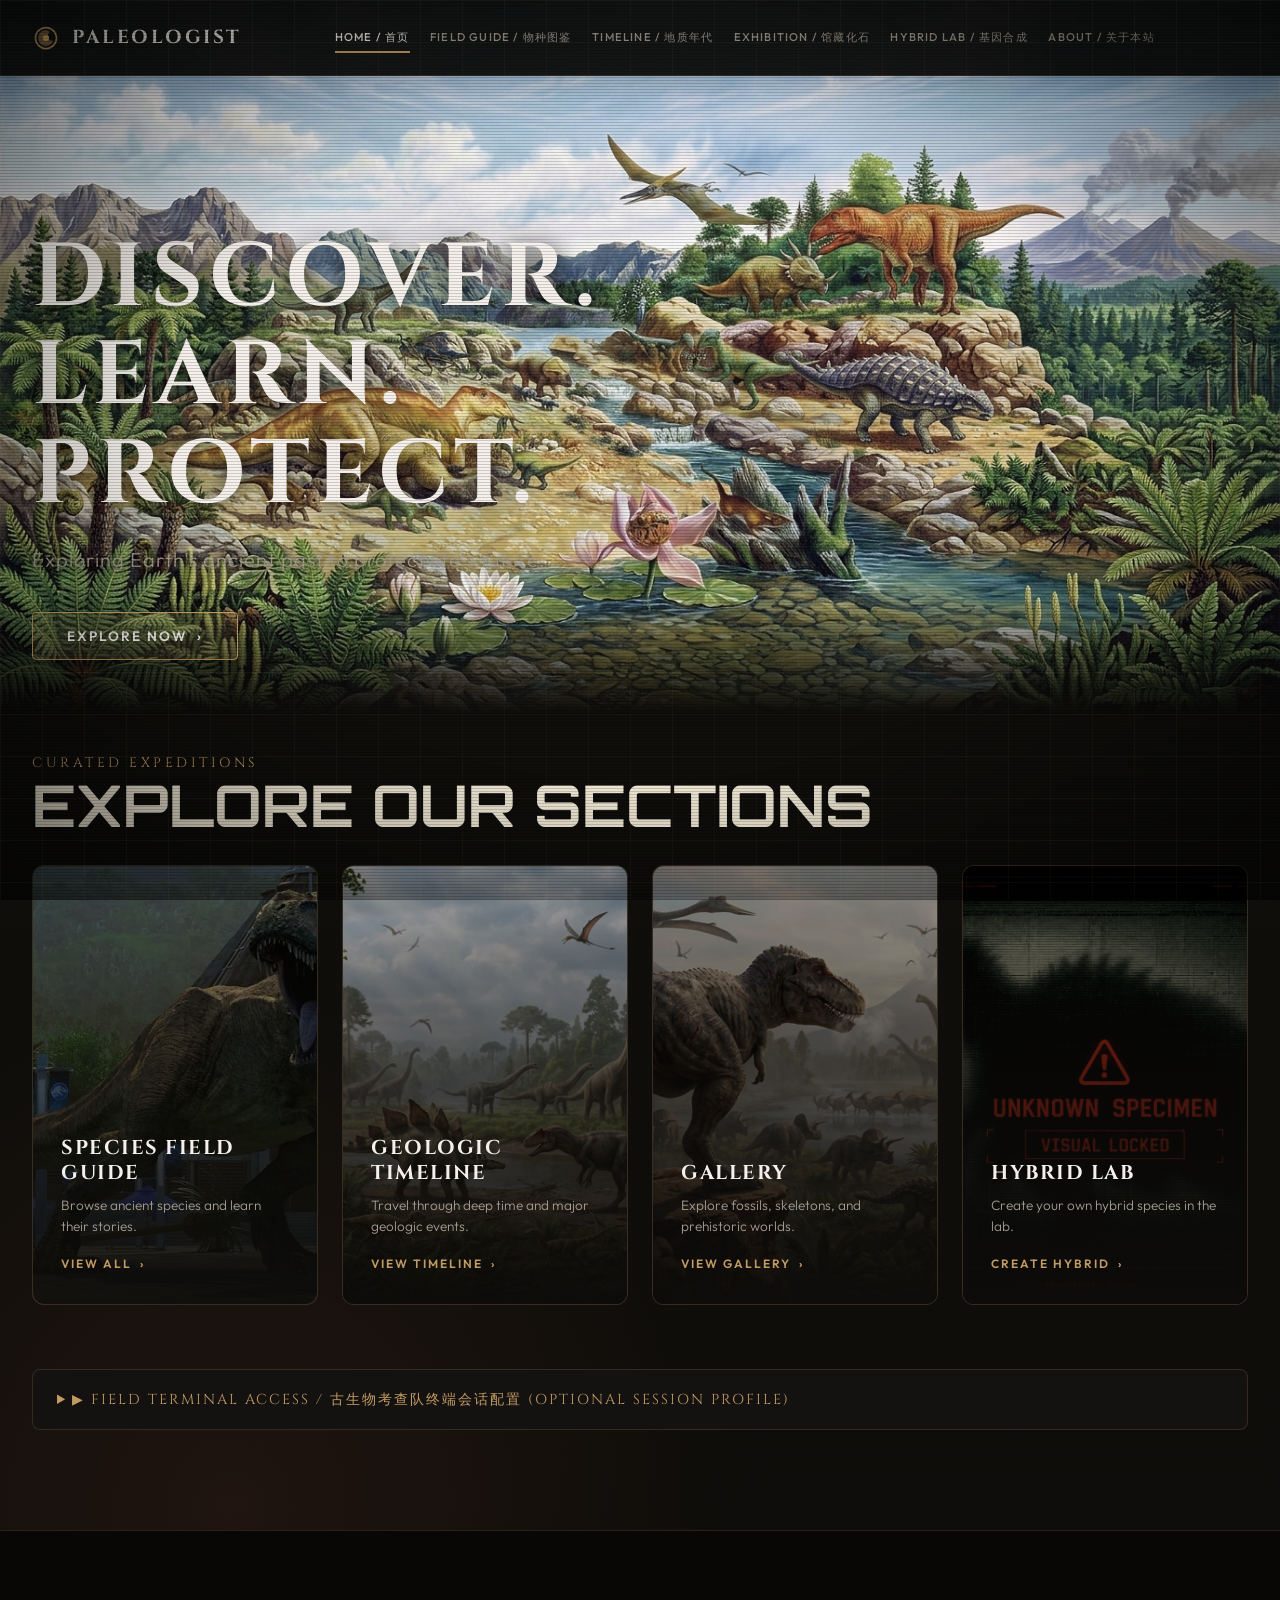
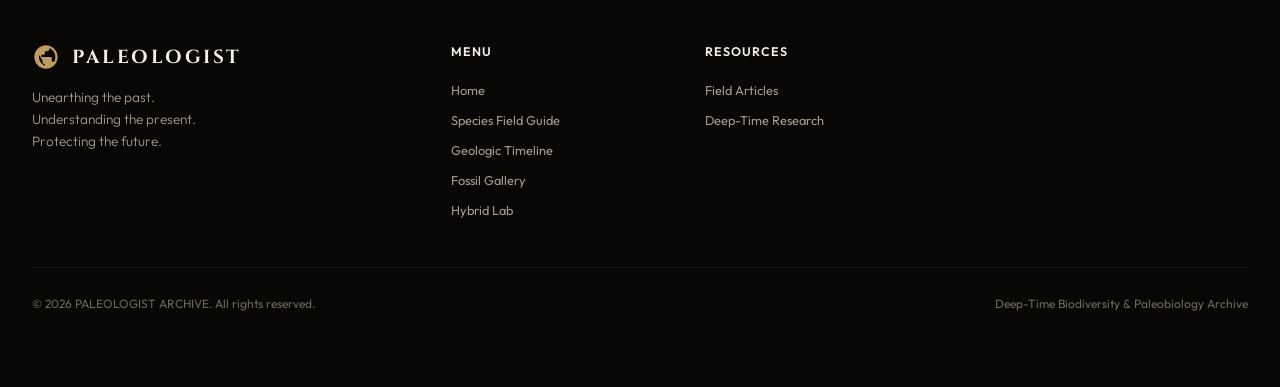
==== commit 62bb0c53: "feat: add about page and update navigation across archive" ====
--- a/index.html
+++ b/index.html
@@ -36,6 +36,7 @@
                 <a href="timescale.html" class="pl-nav-link">TIMELINE / 地质年代</a>
                 <a href="gallery.html" class="pl-nav-link">EXHIBITION / 馆藏化石</a>
                 <a href="form.html" class="pl-nav-link">HYBRID LAB / 基因合成</a>
+                <a href="about.html" class="pl-nav-link">ABOUT / 关于本站</a>
             </nav>
 
             <div class="pl-header-actions">
--- a/assets/css/site.css
+++ b/assets/css/site.css
@@ -5235,6 +5235,7 @@
 }
 
 .pl-footer-skull {
+  display: none;
   width: 100%;
   max-width: 220px;
   opacity: 0.45;
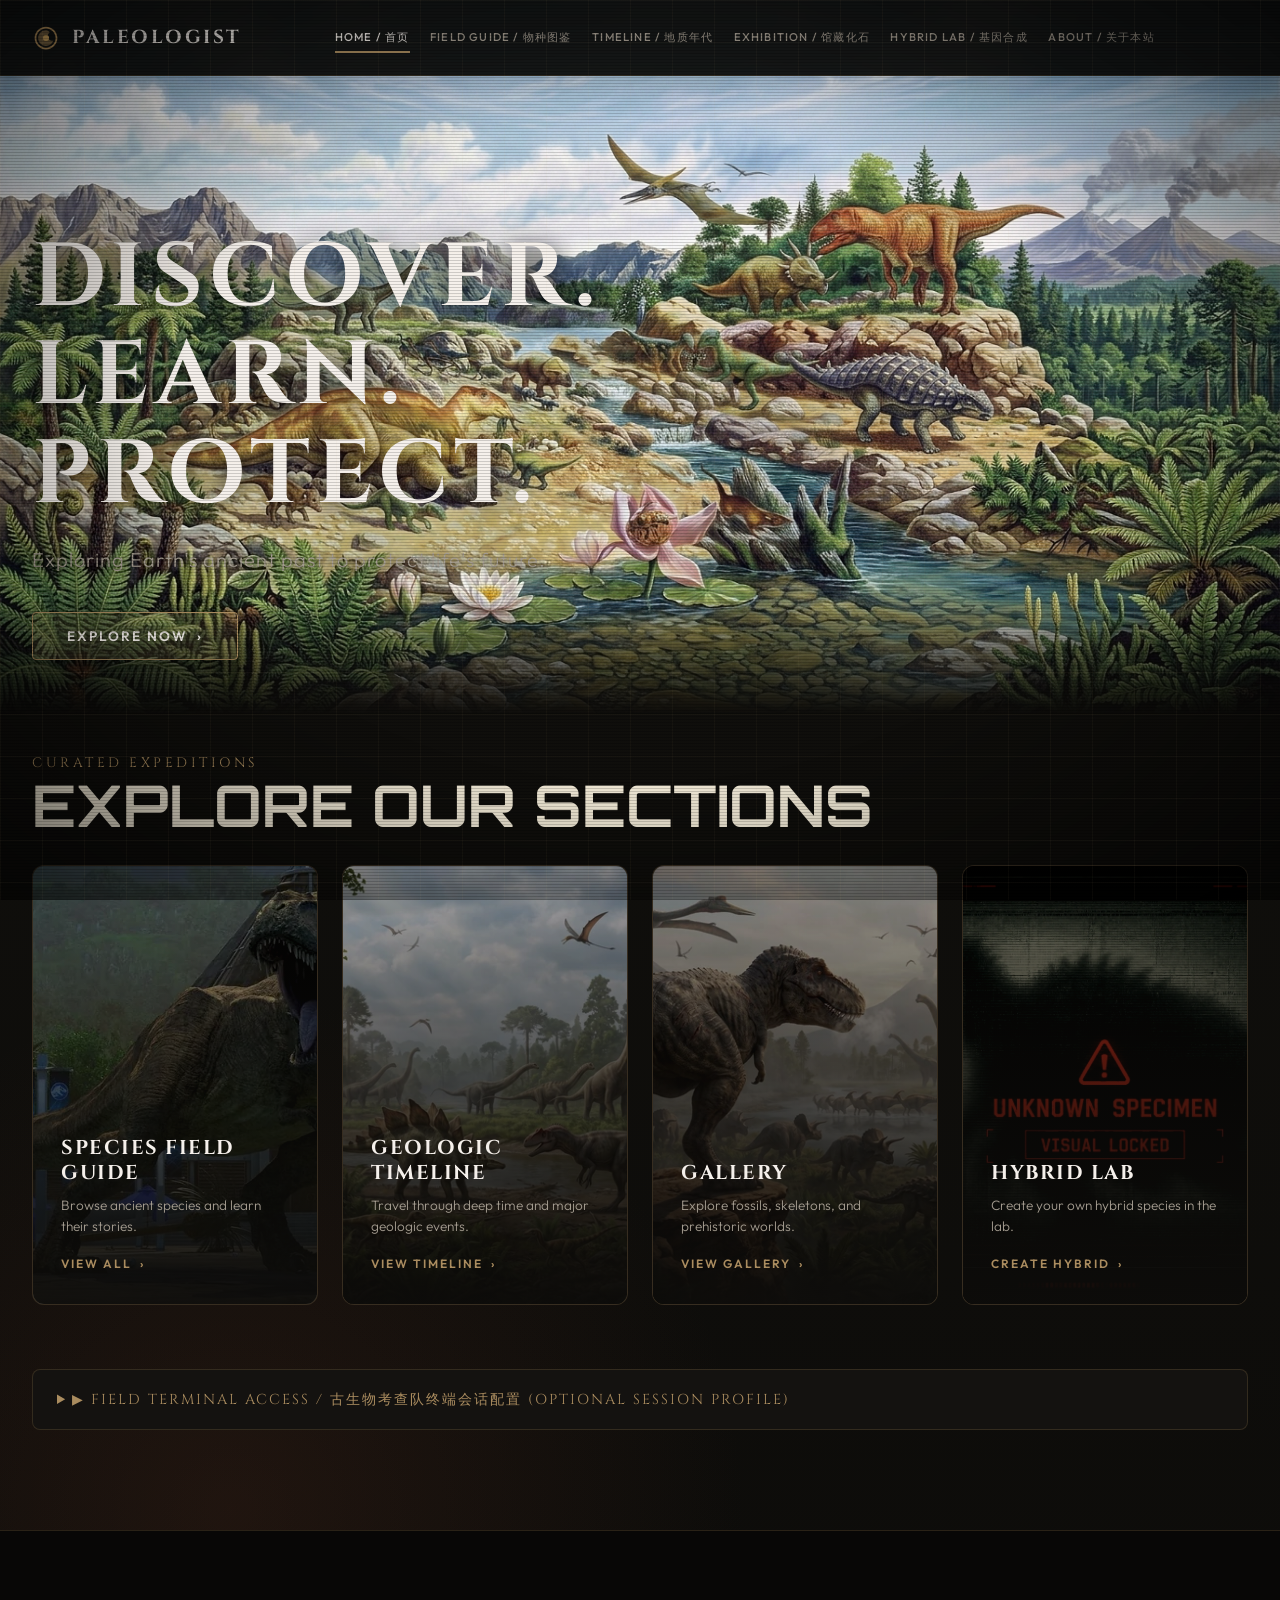
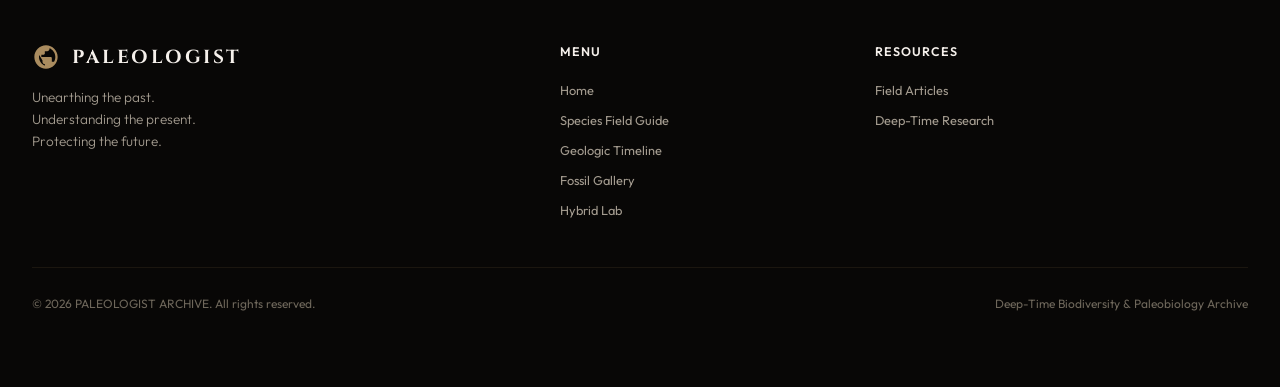
==== commit dfff65d2: "Fix accessibility and modal regressions" ====
--- a/index.html
+++ b/index.html
@@ -40,7 +40,7 @@
             </nav>
 
             <div class="pl-header-actions">
-                <button class="pl-menu-toggle" id="plMenuToggle" aria-label="Toggle navigation">
+                <button class="pl-menu-toggle" id="plMenuToggle" aria-label="Toggle navigation" aria-controls="plNav" aria-expanded="false">
                   <svg width="22" height="22" viewBox="0 0 24 24" fill="none" stroke="currentColor" stroke-width="2">
                     <path d="M3 12h18M3 6h18M3 18h18"/>
                   </svg>
@@ -200,34 +200,6 @@
                     </ul>
                 </div>
 
-                <!-- Fossil Art Column -->
-                <div class="pl-footer-art-col">
-                    <svg class="pl-footer-skull" viewBox="0 0 100 80" fill="none" stroke="currentColor" stroke-width="1.2" stroke-linecap="round" stroke-linejoin="round" style="color:var(--pl-gold);">
-                        <!-- Theropod (T-Rex) skull profile — museum line-art etching -->
-                        <!-- Cranium + upper jaw outline -->
-                        <path d="M8,34 C6,26 10,18 18,12 C26,7 38,4 50,4 C62,4 72,6 80,12 C88,18 93,28 94,38 L94,42 L8,42 C6,40 6,36 8,34 Z"/>
-                        <!-- Mandible (lower jaw) -->
-                        <path d="M92,46 C90,54 84,62 74,68 C64,74 50,76 38,76 C26,76 14,68 8,58 C5,52 5,48 5,46"/>
-                        <!-- Orbit (eye socket) -->
-                        <ellipse cx="60" cy="22" rx="9" ry="10"/>
-                        <!-- Antorbital fenestra -->
-                        <ellipse cx="38" cy="24" rx="6" ry="8"/>
-                        <!-- Lateral temporal fenestra -->
-                        <ellipse cx="80" cy="24" rx="5" ry="7"/>
-                        <!-- External naris (nostril) -->
-                        <ellipse cx="16" cy="22" rx="3.5" ry="4.5"/>
-                        <!-- Upper teeth (serrated, from maxilla) -->
-                        <path d="M14,42 L16,53 L19,42 L23,55 L27,42 L30,53 L33,42 L37,55 L41,42 L44,52 L47,42"/>
-                        <!-- Lower teeth (from dentary) -->
-                        <path d="M12,46 L15,36 L18,46 L22,33 L26,46 L30,35 L34,46 L38,34 L42,46 L46,38 L50,46"/>
-                        <!-- Postorbital bar (bone strut behind orbit) -->
-                        <line x1="68" y1="30" x2="72" y2="42" opacity="0.6"/>
-                        <!-- Lacrimal crest (brow ridge) -->
-                        <path d="M48,6 C51,2 55,3 58,6" stroke-width="1.6"/>
-                        <!-- Jaw joint articulation -->
-                        <path d="M93,42 C95,44 95,46 93,46" opacity="0.5"/>
-                    </svg>
-                </div>
             </div>
 
             <div class="pl-footer-bottom">
--- a/assets/css/site.css
+++ b/assets/css/site.css
@@ -1,13 +1,13 @@
 @import url('https://fonts.googleapis.com/css2?family=Cinzel:wght@400;600;700;900&family=Outfit:wght@300;400;500;600;700&family=Share+Tech+Mono&family=Orbitron:wght@400;700;900&display=swap');
 
 :root{
-  --cls-carnivore: #e74c3c;
-  --cls-herbivore: #27ae60;
-  --cls-pterosaur: #f1c40f;
-  --cls-amphibian: #00d2d3;
-  --cls-aquatic: #0984e3;
-  --cls-cenozoic: #a29bfe;
-  --cls-hybrid: #e84393;
+  --cls-carnivore: #93564c;
+  --cls-herbivore: #637a63;
+  --cls-pterosaur: #9b7c43;
+  --cls-amphibian: #567b78;
+  --cls-aquatic: #526d81;
+  --cls-cenozoic: #746d82;
+  --cls-hybrid: #76586b;
 }
 
 html, body {
@@ -643,8 +643,8 @@
             color: var(--ingen-green);
             letter-spacing: 4px;
             margin-bottom: 30px;
-            text-shadow: 0 0 30px var(--ingen-green-glow);
-            animation: index-textFlicker 1.5s infinite;
+            text-shadow: none;
+            animation: none;
         }
         @keyframes index-textFlicker {
             0%, 93%, 100% { opacity: 1; }
@@ -678,16 +678,16 @@
 
         /* Theme Tint Modifications */
         html[data-page="index"] .theme-amber{
-            --ingen-green: #ffb300;
-            --ingen-green-dim: #805900;
-            --ingen-green-glow: rgba(255,179,0,0.18);
-            --ingen-text: #ffe082;
+            --ingen-green: #a88c62;
+            --ingen-green-dim: #65543d;
+            --ingen-green-glow: rgba(168,140,98,0.12);
+            --ingen-text: #c6b38d;
         }
         html[data-page="index"] .theme-red{
-            --ingen-green: #ff3333;
-            --ingen-green-dim: #800000;
-            --ingen-green-glow: rgba(255,51,51,0.18);
-            --ingen-text: #ff9999;
+            --ingen-green: #92554e;
+            --ingen-green-dim: #633e3a;
+            --ingen-green-glow: rgba(146,85,78,0.12);
+            --ingen-text: #c5a09a;
         }
 
         /* Paleo archive redesign */
@@ -786,7 +786,7 @@
 html:is([data-page="gallery"], [data-page="field-guide"]){
             --bg-deep: #101215;
             --grid-line: rgba(255, 255, 255, 0.03);
-            --text-main: #dfe6e9; --card-bg: rgba(20, 22, 26, 0.9); --star-gold: #f1c40f;
+            --text-main: #dfe6e9; --card-bg: rgba(20, 22, 26, 0.9); --star-gold: #9b7c43;
         }
 
         html:is([data-page="gallery"], [data-page="field-guide"]) *{ box-sizing: border-box; }
@@ -802,7 +802,7 @@
         html:is([data-page="gallery"], [data-page="field-guide"]) .console-header{ position: sticky; top: 0; z-index: 100; background: rgba(16, 18, 21, 0.98); border-bottom: 2px solid var(--cls-hybrid); padding: 15px 30px; box-shadow: 0 10px 30px rgba(0,0,0,0.8); }
         html:is([data-page="gallery"], [data-page="field-guide"]) .back-nav{ margin-bottom: 10px; }
         html:is([data-page="gallery"], [data-page="field-guide"]) .back-btn{ text-decoration: none; color: #666; font-size: 0.8rem; letter-spacing: 2px; border: 1px solid #333; padding: 6px 15px; transition: all 0.3s; display: inline-block; text-transform: uppercase; }
-        html:is([data-page="gallery"], [data-page="field-guide"]) .back-btn:hover{ color: #fff; border-color: var(--cls-hybrid); background: rgba(214, 48, 49, 0.1); }
+        html:is([data-page="gallery"], [data-page="field-guide"]) .back-btn:hover{ color: #fff; border-color: var(--cls-hybrid); background: rgba(148, 88, 78, 0.1); }
         html:is([data-page="gallery"], [data-page="field-guide"]) .sys-title{ font-size: 1.6rem; letter-spacing: 2px; color: #fff; margin-bottom: 15px;}
         html:is([data-page="gallery"], [data-page="field-guide"]) .sys-title span{ color: var(--cls-hybrid); font-weight: bold; }
 
@@ -844,8 +844,8 @@
         html:is([data-page="gallery"], [data-page="field-guide"]) .modal-vis{ flex: 4; background: #000; display: flex; align-items: center; justify-content: center; border-right: 1px solid #333; }
         html:is([data-page="gallery"], [data-page="field-guide"]) .modal-img{ width: 100%; height: 100%; object-fit: contain; }
         html:is([data-page="gallery"], [data-page="field-guide"]) .modal-info{ flex: 3; padding: 40px; overflow-y: auto; }
-        html:is([data-page="gallery"], [data-page="field-guide"]) .alert-screen{ position: fixed; top: 0; left: 0; width: 100%; height: 100%; background: rgba(214, 48, 49, 0.95); z-index: 2000; display: none; flex-direction: column; justify-content: center; align-items: center; text-align: center; animation: gallery-flashRed 1s infinite; }
-        @keyframes gallery-flashRed { 0%, 100% { background: rgba(214, 48, 49, 0.9); } 50% { background: rgba(100, 0, 0, 0.9); } }
+        html:is([data-page="gallery"], [data-page="field-guide"]) .alert-screen{ position: fixed; top: 0; left: 0; width: 100%; height: 100%; background: rgba(148, 88, 78, 0.95); z-index: 2000; display: none; flex-direction: column; justify-content: center; align-items: center; text-align: center; animation: none; }
+        @keyframes gallery-flashRed { 0%, 100% { background: rgba(148, 88, 78, 0.9); } 50% { background: rgba(70, 35, 32, 0.9); } }
 
         /* Class Colors Application */
         html:is([data-page="gallery"], [data-page="field-guide"]) .card[data-class="hybrid"]{ border-top: 3px solid var(--cls-hybrid); } html:is([data-page="gallery"], [data-page="field-guide"]) .card[data-class="hybrid"] .class-icon{ background: var(--cls-hybrid); color: #fff; }
@@ -862,12 +862,12 @@
       --ingen-green-dim: var(--ingen-green-dim);
       --ingen-green-glow: var(--ingen-green-glow);
       --ingen-panel: #080b0d;
-      --ingen-text: #a8d5a8;
+      --ingen-text: #a9b69a;
       --ingen-text-dim: #3a5a3a;
-      --ct-open:   #27ae60;
-      --ct-fence:  #f1c40f;
-      --ct-bunker: #e67e22;
-      --ct-class:  #d63031;
+      --ct-open:   #637a63;
+      --ct-fence:  #9b7c43;
+      --ct-bunker: #956d4e;
+      --ct-class:  #94584e;
     }
 
     /* CRT scanlines */
@@ -905,10 +905,10 @@
     /* CLEARANCE BANNER */
     html:is([data-page="gallery"], [data-page="field-guide"]) .clearance-banner{
       background:repeating-linear-gradient(45deg,#1a0000 0,#1a0000 8px,#2a0000 8px,#2a0000 16px);
-      border-bottom:2px solid #d63031; padding:6px 30px;
+      border-bottom:2px solid #94584e; padding:6px 30px;
       display:flex; align-items:center; justify-content:space-between;
     }
-    html:is([data-page="gallery"], [data-page="field-guide"]) .clearance-text{ font-size:0.7rem; letter-spacing:3px; color:#d63031; font-weight:bold; }
+    html:is([data-page="gallery"], [data-page="field-guide"]) .clearance-text{ font-size:0.7rem; letter-spacing:3px; color:#94584e; font-weight:bold; }
     html:is([data-page="gallery"], [data-page="field-guide"]) .clearance-id{ font-size:0.7rem; color:#7a2222; letter-spacing:2px; }
 
     /* PADDOCK STATUS SIDEBAR */
@@ -929,8 +929,8 @@
     html:is([data-page="gallery"], [data-page="field-guide"]) .paddock-item{
       padding:9px 14px; border-bottom:1px solid var(--ingen-green-glow); transition:background 0.3s;
     }
-    html:is([data-page="gallery"], [data-page="field-guide"]) .paddock-item.breach{ animation:gallery-breachPulse 1s infinite; }
-    @keyframes gallery-breachPulse { 0%,100%{background:rgba(214,48,49,0.08)} 50%{background:rgba(214,48,49,0.2)} }
+    html:is([data-page="gallery"], [data-page="field-guide"]) .paddock-item.breach{ animation:none; }
+    @keyframes gallery-breachPulse { 0%,100%{background:rgba(148,88,78,0.08)} 50%{background:rgba(148,88,78,0.2)} }
     html:is([data-page="gallery"], [data-page="field-guide"]) .pi-top{ display:flex; align-items:center; gap:8px; margin-bottom:3px; }
     html:is([data-page="gallery"], [data-page="field-guide"]) .pi-led{
       width:7px; height:7px; border-radius:50%;
@@ -938,13 +938,13 @@
       transition:all 0.3s;
     }
     html:is([data-page="gallery"], [data-page="field-guide"]) .paddock-item.breach .pi-led{
-      background:#d63031; box-shadow:0 0 8px #d63031;
-      animation:gallery-ledFlash 0.5s infinite;
+      background:#94584e; box-shadow:none;
+      animation:none;
     }
     @keyframes gallery-ledFlash { 0%,100%{opacity:1} 50%{opacity:0.2} }
-    html:is([data-page="gallery"], [data-page="field-guide"]) .pi-name{ font-size:0.7rem; color:#a8d5a8; letter-spacing:1px; line-height:1.3; }
+    html:is([data-page="gallery"], [data-page="field-guide"]) .pi-name{ font-size:0.7rem; color:#a9b69a; letter-spacing:1px; line-height:1.3; }
     html:is([data-page="gallery"], [data-page="field-guide"]) .pi-status{ font-size:0.7rem; letter-spacing:2px; color:var(--ingen-green); padding-left:15px; }
-    html:is([data-page="gallery"], [data-page="field-guide"]) .paddock-item.breach .pi-status{ color:#d63031; font-weight:bold; }
+    html:is([data-page="gallery"], [data-page="field-guide"]) .paddock-item.breach .pi-status{ color:#94584e; font-weight:bold; }
     html:is([data-page="gallery"], [data-page="field-guide"]) .paddock-time{ font-size: 0.7rem; color:#3a5a3a; letter-spacing:1px; padding-left:15px; margin-top:2px; }
     html:is([data-page="gallery"], [data-page="field-guide"]) .paddock-footer{ border-top:1px solid var(--ingen-green-dim); padding:10px 14px; }
     html:is([data-page="gallery"], [data-page="field-guide"]) .system-clock{ font-size:0.7rem; color:#3a5a3a; letter-spacing:1px; text-align:center; }
@@ -959,10 +959,10 @@
       display:inline-block; font-size: 0.7rem; letter-spacing:1px;
       padding:2px 7px; border:1px solid; margin-top:5px; border-radius:2px;
     }
-    html:is([data-page="gallery"], [data-page="field-guide"]) .ct-open{ color:#27ae60; border-color:#27ae60; background:rgba(39,174,96,0.07); }
-    html:is([data-page="gallery"], [data-page="field-guide"]) .ct-fence{ color:#f1c40f; border-color:#f1c40f; background:rgba(241,196,15,0.07); }
-    html:is([data-page="gallery"], [data-page="field-guide"]) .ct-bunker{ color:#e67e22; border-color:#e67e22; background:rgba(230,126,34,0.07); }
-    html:is([data-page="gallery"], [data-page="field-guide"]) .ct-class{ color:#d63031; border-color:#d63031; background:rgba(214,48,49,0.07); animation:gallery-classFlicker 3s infinite; }
+    html:is([data-page="gallery"], [data-page="field-guide"]) .ct-open{ color:#637a63; border-color:#637a63; background:rgba(99,122,99,0.07); }
+    html:is([data-page="gallery"], [data-page="field-guide"]) .ct-fence{ color:#9b7c43; border-color:#9b7c43; background:rgba(155,124,67,0.07); }
+    html:is([data-page="gallery"], [data-page="field-guide"]) .ct-bunker{ color:#956d4e; border-color:#956d4e; background:rgba(149,109,78,0.07); }
+    html:is([data-page="gallery"], [data-page="field-guide"]) .ct-class{ color:#94584e; border-color:#94584e; background:rgba(148,88,78,0.07); animation:none; }
     @keyframes gallery-classFlicker { 0%,93%,100%{opacity:1} 95%,99%{opacity:0.5} }
 
     /* DNA scan hover */
@@ -975,21 +975,21 @@
     html:is([data-page="gallery"], [data-page="field-guide"]) .card:hover .dna-overlay{ opacity:1; }
 
     /* CARD enhancements */
-    html:is([data-page="gallery"], [data-page="field-guide"]) .card[data-containment="open"]{ border-top-color:#27ae60; }
-    html:is([data-page="gallery"], [data-page="field-guide"]) .card[data-containment="fence"]{ border-top-color:#f1c40f; }
-    html:is([data-page="gallery"], [data-page="field-guide"]) .card[data-containment="bunker"]{ border-top-color:#e67e22; }
-    html:is([data-page="gallery"], [data-page="field-guide"]) .card[data-containment="class"]{ border-top-color:#d63031; animation:gallery-cardThreat 4s infinite; }
-    @keyframes gallery-cardThreat { 0%,100%{box-shadow:none} 50%{box-shadow:0 0 15px rgba(214,48,49,0.18)} }
-    html:is([data-page="gallery"], [data-page="field-guide"]) .card:hover[data-containment="open"]{ box-shadow:0 8px 25px rgba(39,174,96,0.12); }
-    html:is([data-page="gallery"], [data-page="field-guide"]) .card:hover[data-containment="fence"]{ box-shadow:0 8px 25px rgba(241,196,15,0.12); }
-    html:is([data-page="gallery"], [data-page="field-guide"]) .card:hover[data-containment="bunker"]{ box-shadow:0 8px 25px rgba(230,126,34,0.12); }
-    html:is([data-page="gallery"], [data-page="field-guide"]) .card:hover[data-containment="class"]{ box-shadow:0 8px 25px rgba(214,48,49,0.22); }
+    html:is([data-page="gallery"], [data-page="field-guide"]) .card[data-containment="open"]{ border-top-color:#637a63; }
+    html:is([data-page="gallery"], [data-page="field-guide"]) .card[data-containment="fence"]{ border-top-color:#9b7c43; }
+    html:is([data-page="gallery"], [data-page="field-guide"]) .card[data-containment="bunker"]{ border-top-color:#956d4e; }
+    html:is([data-page="gallery"], [data-page="field-guide"]) .card[data-containment="class"]{ border-top-color:#94584e; animation:none; }
+    @keyframes gallery-cardThreat { 0%,100%{box-shadow:none} 50%{box-shadow:none} }
+    html:is([data-page="gallery"], [data-page="field-guide"]) .card:hover[data-containment="open"]{ box-shadow:none; }
+    html:is([data-page="gallery"], [data-page="field-guide"]) .card:hover[data-containment="fence"]{ box-shadow:none; }
+    html:is([data-page="gallery"], [data-page="field-guide"]) .card:hover[data-containment="bunker"]{ box-shadow:none; }
+    html:is([data-page="gallery"], [data-page="field-guide"]) .card:hover[data-containment="class"]{ box-shadow:none; }
 
     /* Modal scan beam */
     html:is([data-page="gallery"], [data-page="field-guide"]) .modal-window::before{
       content:''; position:absolute; top:0; left:-100%; right:100%; height:2px;
       background:linear-gradient(90deg,transparent,var(--ingen-green),transparent);
-      animation:gallery-scanBeam 3s linear infinite; z-index:5;
+      animation:none; z-index:5;
     }
     @keyframes gallery-scanBeam { 0%{left:-100%;right:100%} 100%{left:100%;right:-100%} }
 
@@ -998,16 +998,16 @@
       border:1px solid; padding:8px 14px; margin-bottom:18px;
       display:flex; align-items:center; gap:12px;
     }
-    html:is([data-page="gallery"], [data-page="field-guide"]) .mi-protocol-dot{ width:10px; height:10px; border-radius:50%; flex-shrink:0; animation:gallery-ledFlash 1.5s infinite; }
+    html:is([data-page="gallery"], [data-page="field-guide"]) .mi-protocol-dot{ width:10px; height:10px; border-radius:50%; flex-shrink:0; animation:none; }
     html:is([data-page="gallery"], [data-page="field-guide"]) .mi-protocol-label{ font-size:0.7rem; font-weight:700; letter-spacing:2px; }
-    html:is([data-page="gallery"], [data-page="field-guide"]) .proto-open{ border-color:#27ae60; color:#27ae60; }
-    html:is([data-page="gallery"], [data-page="field-guide"]) .proto-open   .mi-protocol-dot{ background:#27ae60; box-shadow:0 0 8px #27ae60; }
-    html:is([data-page="gallery"], [data-page="field-guide"]) .proto-fence{ border-color:#f1c40f; color:#f1c40f; }
-    html:is([data-page="gallery"], [data-page="field-guide"]) .proto-fence  .mi-protocol-dot{ background:#f1c40f; box-shadow:0 0 8px #f1c40f; }
-    html:is([data-page="gallery"], [data-page="field-guide"]) .proto-bunker{ border-color:#e67e22; color:#e67e22; }
-    html:is([data-page="gallery"], [data-page="field-guide"]) .proto-bunker .mi-protocol-dot{ background:#e67e22; box-shadow:0 0 8px #e67e22; }
-    html:is([data-page="gallery"], [data-page="field-guide"]) .proto-class{ border-color:#d63031; color:#d63031; animation:gallery-classFlicker 2s infinite; }
-    html:is([data-page="gallery"], [data-page="field-guide"]) .proto-class  .mi-protocol-dot{ background:#d63031; box-shadow:0 0 8px #d63031; }
+    html:is([data-page="gallery"], [data-page="field-guide"]) .proto-open{ border-color:#637a63; color:#637a63; }
+    html:is([data-page="gallery"], [data-page="field-guide"]) .proto-open   .mi-protocol-dot{ background:#637a63; box-shadow:none; }
+    html:is([data-page="gallery"], [data-page="field-guide"]) .proto-fence{ border-color:#9b7c43; color:#9b7c43; }
+    html:is([data-page="gallery"], [data-page="field-guide"]) .proto-fence  .mi-protocol-dot{ background:#9b7c43; box-shadow:none; }
+    html:is([data-page="gallery"], [data-page="field-guide"]) .proto-bunker{ border-color:#956d4e; color:#956d4e; }
+    html:is([data-page="gallery"], [data-page="field-guide"]) .proto-bunker .mi-protocol-dot{ background:#956d4e; box-shadow:none; }
+    html:is([data-page="gallery"], [data-page="field-guide"]) .proto-class{ border-color:#94584e; color:#94584e; animation:none; }
+    html:is([data-page="gallery"], [data-page="field-guide"]) .proto-class  .mi-protocol-dot{ background:#94584e; box-shadow:none; }
 
     /* Habitat map */
     html:is([data-page="gallery"], [data-page="field-guide"]) .mi-map-section{ margin-bottom:16px; }
@@ -1017,15 +1017,15 @@
     html:is([data-page="gallery"], [data-page="field-guide"]) .map-ocean{ fill:#020e0e; }
     html:is([data-page="gallery"], [data-page="field-guide"]) .map-region{ fill:#091a09; stroke:#0d2a0d; stroke-width:0.8; transition:fill 0.5s,stroke 0.5s; }
     html:is([data-page="gallery"], [data-page="field-guide"]) .map-region.active{ fill:var(--ingen-green-glow); stroke:var(--ingen-green); }
-    html:is([data-page="gallery"], [data-page="field-guide"]) .map-region.classified-zone{ fill:rgba(214,48,49,0.32); stroke:#d63031; animation:gallery-classFlicker 2s infinite; }
+    html:is([data-page="gallery"], [data-page="field-guide"]) .map-region.classified-zone{ fill:rgba(148,88,78,0.32); stroke:#94584e; animation:none; }
     html:is([data-page="gallery"], [data-page="field-guide"]) .map-grid{ stroke:var(--ingen-green-glow); stroke-width:0.5; fill:none; }
     html:is([data-page="gallery"], [data-page="field-guide"]) .map-dot{ fill:var(--ingen-green); opacity:0; transition:opacity 0.5s; }
-    html:is([data-page="gallery"], [data-page="field-guide"]) .map-dot.active{ opacity:1; animation:gallery-dotPulse 2s infinite; }
-    html:is([data-page="gallery"], [data-page="field-guide"]) .map-dot.classified{ fill:#d63031; }
+    html:is([data-page="gallery"], [data-page="field-guide"]) .map-dot.active{ opacity:1; animation:none; }
+    html:is([data-page="gallery"], [data-page="field-guide"]) .map-dot.classified{ fill:#94584e; }
     @keyframes gallery-dotPulse { 0%,100%{r:3;opacity:1} 50%{r:6;opacity:0.5} }
     html:is([data-page="gallery"], [data-page="field-guide"]) .map-caption{ font-size:0.7rem; color:#3a5a3a; letter-spacing:1px; margin-top:5px; text-align:center; }
     html:is([data-page="gallery"], [data-page="field-guide"]) .map-caption span{ color:var(--ingen-green); }
-    html:is([data-page="gallery"], [data-page="field-guide"]) .map-caption.cls-cap span{ color:#d63031; animation:gallery-classFlicker 2s infinite; }
+    html:is([data-page="gallery"], [data-page="field-guide"]) .map-caption.cls-cap span{ color:#94584e; animation:none; }
 
     /* Breach alert */
     html:is([data-page="gallery"], [data-page="field-guide"]) #ingen-breach{
@@ -1033,21 +1033,21 @@
       background:rgba(80,0,0,0.96);
       display:none; flex-direction:column;
       justify-content:center; align-items:center; text-align:center;
-      animation:gallery-breachFlash 0.8s infinite;
+      animation:none;
     }
     html:is([data-page="gallery"], [data-page="field-guide"]) #ingen-breach.active{ display:flex; }
     @keyframes gallery-breachFlash { 0%,100%{background:rgba(80,0,0,0.96)} 50%{background:rgba(20,0,0,0.96)} }
     html:is([data-page="gallery"], [data-page="field-guide"]) .breach-title{
       font-family:'Orbitron',sans-serif; font-size:3rem; font-weight:900;
-      color:#d63031; letter-spacing:4px; text-shadow:0 0 30px #d63031; margin-bottom:14px;
-    }
-    html:is([data-page="gallery"], [data-page="field-guide"]) .breach-sub{ font-size:0.95rem; color:#ff7070; letter-spacing:3px; margin-bottom:8px; }
+      color:#94584e; letter-spacing:4px; text-shadow:none; margin-bottom:14px;
+    }
+    html:is([data-page="gallery"], [data-page="field-guide"]) .breach-sub{ font-size:0.95rem; color:#c18b84; letter-spacing:3px; margin-bottom:8px; }
     html:is([data-page="gallery"], [data-page="field-guide"]) .breach-pad{ font-size:0.75rem; color:#888; letter-spacing:2px; }
 
     /* Paleo full-site redesign */
     html:is([data-page="gallery"], [data-page="field-guide"]) body{
       background:
-        radial-gradient(circle at 20% 0%, rgba(0, 200, 83, 0.09), transparent 34%),
+        radial-gradient(circle at 20% 0%, rgba(138, 155, 130, 0.09), transparent 34%),
         linear-gradient(135deg, #07090a 0%, #101412 48%, #050606 100%);
     }
     html:is([data-page="gallery"], [data-page="field-guide"]) #paddock-board{
@@ -1058,7 +1058,7 @@
     }
     html:is([data-page="gallery"], [data-page="field-guide"]) #boot-overlay{
       background:
-        radial-gradient(circle at 25% 30%, rgba(0, 200, 83, 0.12), transparent 32%),
+        radial-gradient(circle at 25% 30%, rgba(138, 155, 130, 0.12), transparent 32%),
         #020303;
     }
     html:is([data-page="gallery"], [data-page="field-guide"]) .boot-logo{
@@ -1071,8 +1071,8 @@
     html:is([data-page="gallery"], [data-page="field-guide"]) .clearance-banner{
       max-width: 1360px;
       margin: 18px auto 0 auto;
-      border: 1px solid rgba(168, 213, 168, 0.16);
-      border-bottom: 1px solid rgba(168, 213, 168, 0.16);
+      border: 1px solid rgba(148, 160, 137, 0.16);
+      border-bottom: 1px solid rgba(148, 160, 137, 0.16);
       background: rgba(0, 0, 0, 0.32);
       padding: 10px 18px;
     }
@@ -1085,15 +1085,15 @@
     html:is([data-page="gallery"], [data-page="field-guide"]) .console-header{
       max-width: 1360px;
       margin: 18px auto 24px auto;
-      border: 1px solid rgba(168, 213, 168, 0.18);
-      border-bottom: 1px solid rgba(168, 213, 168, 0.18);
+      border: 1px solid rgba(148, 160, 137, 0.18);
+      border-bottom: 1px solid rgba(148, 160, 137, 0.18);
       background: rgba(8, 11, 12, 0.9);
       backdrop-filter: blur(12px);
       box-shadow: 0 18px 48px rgba(0, 0, 0, 0.35);
     }
     html:is([data-page="gallery"], [data-page="field-guide"]) .back-btn{
       color: var(--ingen-text);
-      border-color: rgba(168, 213, 168, 0.22);
+      border-color: rgba(148, 160, 137, 0.22);
       background: rgba(0, 0, 0, 0.28);
     }
     html:is([data-page="gallery"], [data-page="field-guide"]) .back-btn:hover{
@@ -1109,11 +1109,11 @@
     }
     html:is([data-page="gallery"], [data-page="field-guide"]) .search-box,
     html:is([data-page="gallery"], [data-page="field-guide"]) .sort-select{
-      border-color: rgba(168, 213, 168, 0.2);
+      border-color: rgba(148, 160, 137, 0.2);
       background: rgba(0, 0, 0, 0.38);
     }
     html:is([data-page="gallery"], [data-page="field-guide"]) .filter-btn{
-      border-color: rgba(168, 213, 168, 0.18);
+      border-color: rgba(148, 160, 137, 0.18);
       background: rgba(0, 0, 0, 0.25);
     }
     html:is([data-page="gallery"], [data-page="field-guide"]) .filter-btn.active{
@@ -1143,7 +1143,7 @@
       align-self: start;
       border-radius: 6px;
       background: rgba(8, 11, 12, 0.88);
-      border-color: rgba(168, 213, 168, 0.14);
+      border-color: rgba(148, 160, 137, 0.14);
     }
     html:is([data-page="gallery"], [data-page="field-guide"]) .card:hover{
       transform: translateY(-4px);
@@ -1156,7 +1156,7 @@
       aspect-ratio: 16 / 9;
       flex: 0 0 auto;
       overflow: hidden;
-      border-bottom: 1px solid rgba(168, 213, 168, 0.15);
+      border-bottom: 1px solid rgba(148, 160, 137, 0.15);
     }
     html:is([data-page="gallery"], [data-page="field-guide"]) .card-img{
       display: block;
@@ -1241,7 +1241,7 @@
     html:is([data-page="gallery"], [data-page="field-guide"]) .modal-window{
       width: min(1100px, calc(100vw - 32px));
       border-radius: 6px;
-      border-color: rgba(168, 213, 168, 0.22);
+      border-color: rgba(148, 160, 137, 0.22);
     }
     html:is([data-page="gallery"], [data-page="field-guide"]) .page-footer{
       display: none;
@@ -1382,7 +1382,7 @@
       width: min(1240px, calc(100vw - 36px));
       max-height: 92vh;
       border-radius: 8px;
-      border: 1px solid rgba(120, 164, 139, 0.34);
+      border: 1px solid rgba(120, 132, 111, 0.34);
       background: #070b0b;
       box-shadow: 0 28px 90px rgba(0, 0, 0, 0.72);
     }
@@ -1398,7 +1398,7 @@
       position: relative;
       overflow: hidden;
       background:
-        linear-gradient(180deg, rgba(0, 200, 83, 0.04), transparent 38%),
+        linear-gradient(180deg, rgba(138, 155, 130, 0.04), transparent 38%),
         repeating-linear-gradient(0deg, rgba(255,255,255,0.018) 0, rgba(255,255,255,0.018) 1px, transparent 1px, transparent 4px),
         #020404;
       border-right: 1px solid rgba(120, 164, 139, 0.2);
@@ -1408,7 +1408,7 @@
       position: absolute;
       left: 22px;
       bottom: 15px;
-      color: rgba(168, 213, 168, 0.58);
+      color: rgba(148, 160, 137, 0.58);
       font-size: 0.7rem;
       letter-spacing: 2px;
       pointer-events: none;
@@ -1470,7 +1470,7 @@
       padding: 30px 34px 38px;
       position: relative;
       background:
-        linear-gradient(180deg, rgba(0, 200, 83, 0.025), transparent 28%),
+        linear-gradient(180deg, rgba(138, 155, 130, 0.025), transparent 28%),
         #080c0c;
       scrollbar-color: var(--ingen-green-dim) transparent;
     }
@@ -1481,7 +1481,7 @@
       right: 14px !important;
       display: grid;
       place-items: center;
-      border: 1px solid rgba(168, 213, 168, 0.25) !important;
+      border: 1px solid rgba(148, 160, 137, 0.25) !important;
       background: rgba(4, 8, 8, 0.86) !important;
       color: #dfe6e9 !important;
       font-size: 1.4rem !important;
@@ -1557,13 +1557,13 @@
       overflow-wrap: anywhere;
     }
     html:is([data-page="gallery"], [data-page="field-guide"]) .data-point .metric-alert{
-      color: #f06a62;
+      color: #b47d76;
     }
     html:is([data-page="gallery"], [data-page="field-guide"]) .data-point .metric-positive{
-      color: #53d98a;
+      color: #879e78;
     }
     html:is([data-page="gallery"], [data-page="field-guide"]) .star-rating{
-      color: #f2c94c !important;
+      color: #aa8c5f !important;
       letter-spacing: 2px;
       white-space: nowrap;
     }
@@ -1589,7 +1589,7 @@
       color: #e7eee9;
       line-height: 1.55;
       border: 1px solid rgba(120, 164, 139, 0.18);
-      background: rgba(0, 200, 83, 0.035);
+      background: rgba(138, 155, 130, 0.035);
     }
     html:is([data-page="gallery"], [data-page="field-guide"]) .fact-box::before{
       content: 'i';
@@ -1641,12 +1641,12 @@
       vector-effect: non-scaling-stroke;
     }
     html:is([data-page="gallery"], [data-page="field-guide"]) .map-region.active{
-      fill: rgba(0, 200, 83, 0.11);
-      stroke: #4fa979;
+      fill: rgba(138, 155, 130, 0.11);
+      stroke: #718b72;
     }
     html:is([data-page="gallery"], [data-page="field-guide"]) .map-region.classified-zone{
-      fill: rgba(214, 48, 49, 0.18);
-      stroke: #d65a54;
+      fill: rgba(148, 88, 78, 0.18);
+      stroke: #94584e;
     }
     html:is([data-page="gallery"], [data-page="field-guide"]) .map-border{
       fill: none;
@@ -1670,45 +1670,45 @@
     html:is([data-page="gallery"], [data-page="field-guide"]) .fossil-marker{
       opacity: 0;
       transition: opacity 0.25s;
-      filter: drop-shadow(0 0 5px rgba(0, 200, 83, 0.75));
+      filter: none;
     }
     html:is([data-page="gallery"], [data-page="field-guide"]) .fossil-marker.active{
       opacity: 1;
     }
     html:is([data-page="gallery"], [data-page="field-guide"]) .fossil-marker.classified{
-      filter: drop-shadow(0 0 5px rgba(214, 48, 49, 0.8));
+      filter: none;
     }
     html:is([data-page="gallery"], [data-page="field-guide"]) .marker-ring{
-      fill: rgba(0, 200, 83, 0.08);
+      fill: rgba(138, 155, 130, 0.08);
       stroke: var(--ingen-green);
       stroke-width: 1.4;
       vector-effect: non-scaling-stroke;
-      animation: gallery-fossilPulse 2s ease-out infinite;
+      animation: none;
     }
     html:is([data-page="gallery"], [data-page="field-guide"]) .classified .marker-ring{
-      fill: rgba(214, 48, 49, 0.1);
-      stroke: #e65d57;
+      fill: rgba(148, 88, 78, 0.1);
+      stroke: #94584e;
     }
     html:is([data-page="gallery"], [data-page="field-guide"]) .marker-core{
-      fill: #dfffea;
+      fill: #d9cbb0;
       stroke: var(--ingen-green);
       stroke-width: 1.5;
       vector-effect: non-scaling-stroke;
     }
     html:is([data-page="gallery"], [data-page="field-guide"]) .classified .marker-core{
-      stroke: #e65d57;
+      stroke: #94584e;
     }
     html:is([data-page="gallery"], [data-page="field-guide"]) .marker-cross{
-      stroke: rgba(146, 255, 190, 0.72);
+      stroke: rgba(170, 170, 140, 0.72);
       stroke-width: 0.8;
       vector-effect: non-scaling-stroke;
     }
     html:is([data-page="gallery"], [data-page="field-guide"]) .classified .marker-cross{
-      stroke: rgba(255, 143, 136, 0.82);
+      stroke: rgba(193, 139, 132, 0.82);
     }
     html:is([data-page="gallery"], [data-page="field-guide"]) .map-marker-leader{
       opacity: 0;
-      stroke: rgba(120, 224, 163, 0.64);
+      stroke: rgba(138, 155, 130, 0.64);
       stroke-width: 0.8;
       vector-effect: non-scaling-stroke;
       transition: opacity 0.25s;
@@ -1725,21 +1725,21 @@
     }
     html:is([data-page="gallery"], [data-page="field-guide"]) .map-marker-label rect{
       fill: rgba(2, 12, 9, 0.94);
-      stroke: rgba(120, 224, 163, 0.48);
+      stroke: rgba(138, 155, 130, 0.48);
       stroke-width: 0.8;
       vector-effect: non-scaling-stroke;
     }
     html:is([data-page="gallery"], [data-page="field-guide"]) .map-marker-label text{
-      fill: #bce8cd;
+      fill: #c6c0a3;
       font-family: 'Share Tech Mono', monospace;
       font-size: 7px;
       letter-spacing: 0.8px;
     }
     html:is([data-page="gallery"], [data-page="field-guide"]) .map-marker-label.classified rect{
-      stroke: rgba(230, 93, 87, 0.7);
+      stroke: rgba(148, 88, 78, 0.7);
     }
     html:is([data-page="gallery"], [data-page="field-guide"]) .map-marker-label.classified text{
-      fill: #ffaaa5;
+      fill: #c18b84;
     }
     @keyframes gallery-fossilPulse {
       0% { r: 8; opacity: 0.9; }
@@ -1774,7 +1774,7 @@
     html:is([data-page="gallery"], [data-page="field-guide"]) .deploy-btn{
       margin-top: 4px !important;
       border-color: rgba(120, 164, 139, 0.34) !important;
-      background: rgba(0, 200, 83, 0.045) !important;
+      background: rgba(138, 155, 130, 0.045) !important;
       color: #dce8e0 !important;
     }
     @media (max-width: 860px){
@@ -1835,13 +1835,13 @@
             --bg-deep: #101215;
             --grid-line: rgba(255, 255, 255, 0.03);
             --text-main: #dfe6e9; --card-bg: rgba(20, 22, 26, 0.9);
-            --ingen-green: #00c853;
-            --ingen-green-dim: #004d20;
-            --ingen-green-glow: rgba(0,200,83,0.15);
-            --ingen-text: #a8d5a8;
-            --ingen-text-dim: #3a5a3a;
-            --error-red: #d63031;
-            --error-glow: rgba(214, 48, 49, 0.25);
+            --ingen-green: #8a9b82;
+            --ingen-green-dim: #566452;
+            --ingen-green-glow: rgba(138,155,130,0.12);
+            --ingen-text: #b9c4ae;
+            --ingen-text-dim: #6d7868;
+            --error-red: #94584e;
+            --error-glow: rgba(148, 88, 78, 0.12);
         }
 
         html[data-page="timescale"] *{ box-sizing: border-box; }
@@ -1865,18 +1865,18 @@
 
         /* Theme Tint Modifications */
         html[data-page="timescale"] .theme-amber{
-            --ingen-green: #ffb300;
-            --ingen-green-dim: #805900;
-            --ingen-green-glow: rgba(255,179,0,0.15);
-            --ingen-text: #ffe082;
-            --ingen-text-dim: #806000;
+            --ingen-green: #a88c62;
+            --ingen-green-dim: #65543d;
+            --ingen-green-glow: rgba(168,140,98,0.12);
+            --ingen-text: #c6b38d;
+            --ingen-text-dim: #796b55;
         }
         html[data-page="timescale"] .theme-red{
-            --ingen-green: #ff3333;
-            --ingen-green-dim: #800000;
-            --ingen-green-glow: rgba(255,51,51,0.15);
-            --ingen-text: #ff9999;
-            --ingen-text-dim: #801a1a;
+            --ingen-green: #92554e;
+            --ingen-green-dim: #633e3a;
+            --ingen-green-glow: rgba(146,85,78,0.12);
+            --ingen-text: #c5a09a;
+            --ingen-text-dim: #755d59;
         }
 
         /* --- Header --- */
@@ -1954,13 +1954,13 @@
             background: rgba(10, 12, 15, 0.95);
             border: 1px solid var(--ingen-green-dim);
             padding: 40px;
-            box-shadow: 0 0 35px var(--ingen-green-glow);
+            box-shadow: none;
             position: relative;
         }
         html[data-page="timescale"] .details-panel::before{
             content:''; position:absolute; top:0; left:0; width:100%; height:2px;
             background:linear-gradient(90deg,transparent,var(--ingen-green),transparent);
-            animation:timescale-scanBeam 3s linear infinite; z-index:5;
+            animation:none; z-index:5;
         }
         @keyframes timescale-scanBeam { 0%{left:-100%} 100%{left:100%} }
 
@@ -2047,26 +2047,26 @@
         html[data-page="timescale"] .action-btn:hover{
             background: var(--ingen-green-glow);
             color: #fff;
-            box-shadow: 0 0 20px rgba(0, 200, 83, 0.3);
+            box-shadow: none;
         }
         /* Paleo full-site redesign */
         html[data-page="timescale"] body{
             background:
-                radial-gradient(circle at 18% 0%, rgba(0, 200, 83, 0.09), transparent 34%),
+                radial-gradient(circle at 18% 0%, rgba(138, 155, 130, 0.09), transparent 34%),
                 linear-gradient(135deg, #07090a 0%, #101412 48%, #050606 100%);
         }
         html[data-page="timescale"] .console-header{
             max-width: 1180px;
             margin: 18px auto 24px auto;
-            border: 1px solid rgba(168, 213, 168, 0.18);
-            border-bottom: 1px solid rgba(168, 213, 168, 0.18);
+            border: 1px solid rgba(148, 160, 137, 0.18);
+            border-bottom: 1px solid rgba(148, 160, 137, 0.18);
             background: rgba(8, 11, 12, 0.9);
             backdrop-filter: blur(12px);
             box-shadow: 0 18px 48px rgba(0, 0, 0, 0.35);
         }
         html[data-page="timescale"] .back-btn{
             color: var(--ingen-text);
-            border-color: rgba(168, 213, 168, 0.22);
+            border-color: rgba(148, 160, 137, 0.22);
             background: rgba(0, 0, 0, 0.28);
         }
         html[data-page="timescale"] .back-btn:hover{
@@ -2092,7 +2092,7 @@
         }
         html[data-page="timescale"] .details-panel{
             border-radius: 6px;
-            border-color: rgba(168, 213, 168, 0.22);
+            border-color: rgba(148, 160, 137, 0.22);
             background: rgba(8, 11, 12, 0.92);
             box-shadow: 0 18px 48px rgba(0, 0, 0, 0.35);
         }
@@ -2100,7 +2100,7 @@
             letter-spacing: 0;
         }
         html[data-page="timescale"] .stat-box{
-            border-color: rgba(168, 213, 168, 0.14);
+            border-color: rgba(148, 160, 137, 0.14);
             background: rgba(0, 0, 0, 0.28);
         }
         html[data-page="timescale"] .action-btn{
@@ -2191,14 +2191,14 @@
 html[data-page="form"]{
             --bg-deep: #101215;
             --grid-line: rgba(255, 255, 255, 0.03);
-            --text-main: #dfe6e9; --card-bg: rgba(20, 22, 26, 0.9); --star-gold: #f1c40f;
-            --ingen-green: #00c853;
-            --ingen-green-dim: #004d20;
-            --ingen-green-glow: rgba(0,200,83,0.15);
-            --ingen-text: #a8d5a8;
-            --ingen-text-dim: #3a5a3a;
-            --error-red: #d63031;
-            --error-glow: rgba(214, 48, 49, 0.25);
+            --text-main: #dfe6e9; --card-bg: rgba(20, 22, 26, 0.9); --star-gold: #9b7c43;
+            --ingen-green: #8a9b82;
+            --ingen-green-dim: #566452;
+            --ingen-green-glow: rgba(138,155,130,0.12);
+            --ingen-text: #b9c4ae;
+            --ingen-text-dim: #6d7868;
+            --error-red: #94584e;
+            --error-glow: rgba(148, 88, 78, 0.12);
         }
 
         html[data-page="form"] *{ box-sizing: border-box; }
@@ -2222,18 +2222,18 @@
 
         /* Theme Tint Modifications */
         html[data-page="form"] .theme-amber{
-            --ingen-green: #ffb300;
-            --ingen-green-dim: #805900;
-            --ingen-green-glow: rgba(255,179,0,0.15);
-            --ingen-text: #ffe082;
-            --ingen-text-dim: #806000;
+            --ingen-green: #a88c62;
+            --ingen-green-dim: #65543d;
+            --ingen-green-glow: rgba(168,140,98,0.12);
+            --ingen-text: #c6b38d;
+            --ingen-text-dim: #796b55;
         }
         html[data-page="form"] .theme-red{
-            --ingen-green: #ff3333;
-            --ingen-green-dim: #800000;
-            --ingen-green-glow: rgba(255,51,51,0.15);
-            --ingen-text: #ff9999;
-            --ingen-text-dim: #801a1a;
+            --ingen-green: #92554e;
+            --ingen-green-dim: #633e3a;
+            --ingen-green-glow: rgba(146,85,78,0.12);
+            --ingen-text: #c5a09a;
+            --ingen-text-dim: #755d59;
         }
 
         /* --- Header --- */
@@ -2358,7 +2358,7 @@
         html[data-page="form"] .action-btn:hover{
             background: var(--ingen-green-glow);
             color: #fff;
-            box-shadow: 0 0 20px rgba(0, 200, 83, 0.25);
+            box-shadow: none;
         }
 
         /* Sticky Preview Card container */
@@ -2402,16 +2402,16 @@
             padding:2px 7px; border:1px solid; margin-top:5px; border-radius:2px;
             text-transform: uppercase; width: fit-content;
         }
-        html[data-page="form"] .ct-open{ color:#27ae60; border-color:#27ae60; background:rgba(39,174,96,0.07); }
-        html[data-page="form"] .ct-fence{ color:#f1c40f; border-color:#f1c40f; background:rgba(241,196,15,0.07); }
-        html[data-page="form"] .ct-bunker{ color:#e67e22; border-color:#e67e22; background:rgba(230,126,34,0.07); }
-        html[data-page="form"] .ct-class{ color:#d63031; border-color:#d63031; background:rgba(214,48,49,0.07); animation:form-classFlicker 3s infinite; }
+        html[data-page="form"] .ct-open{ color:#637a63; border-color:#637a63; background:rgba(99,122,99,0.07); }
+        html[data-page="form"] .ct-fence{ color:#9b7c43; border-color:#9b7c43; background:rgba(155,124,67,0.07); }
+        html[data-page="form"] .ct-bunker{ color:#956d4e; border-color:#956d4e; background:rgba(149,109,78,0.07); }
+        html[data-page="form"] .ct-class{ color:#94584e; border-color:#94584e; background:rgba(148,88,78,0.07); animation:none; }
         @keyframes form-classFlicker { 0%,93%,100%{opacity:1} 95%,99%{opacity:0.5} }
 
         /* DNA scan hover mock */
         html[data-page="form"] .dna-overlay{
             position:absolute; bottom:0; left:0; right:0; padding:5px 8px;
-            font-size: 0.7rem; color:rgba(0,200,83,0.45); letter-spacing:1px; line-height:1.8;
+            font-size: 0.7rem; color:rgba(138,155,130,0.45); letter-spacing:1px; line-height:1.8;
             background:linear-gradient(to top,rgba(0,0,0,0.85),transparent);
             pointer-events:none; word-break:break-all;
         }
@@ -2425,8 +2425,8 @@
         html[data-page="form"] .card[data-class="aquatic"]{ border-top: 3px solid var(--cls-aquatic); } html[data-page="form"] .card[data-class="aquatic"] .class-icon{ background: var(--cls-aquatic); color: #fff; }
         html[data-page="form"] .card[data-class="cenozoic"]{ border-top: 3px solid var(--cls-cenozoic); } html[data-page="form"] .card[data-class="cenozoic"] .class-icon{ background: var(--cls-cenozoic); color: #000; }
 
-        html[data-page="form"] .card[data-containment="class"]{ animation:form-cardThreat 4s infinite; }
-        @keyframes form-cardThreat { 0%,100%{box-shadow:none} 50%{box-shadow:0 0 15px rgba(214,48,49,0.18)} }
+        html[data-page="form"] .card[data-containment="class"]{ animation:none; }
+        @keyframes form-cardThreat { 0%,100%{box-shadow:none} 50%{box-shadow:none} }
 
         /* Image fallbacks */
         html[data-page="form"] .img-fallback{
@@ -2452,21 +2452,21 @@
         /* Paleo full-site redesign */
         html[data-page="form"] body{
             background:
-                radial-gradient(circle at 18% 0%, rgba(0, 200, 83, 0.09), transparent 34%),
+                radial-gradient(circle at 18% 0%, rgba(138, 155, 130, 0.09), transparent 34%),
                 linear-gradient(135deg, #07090a 0%, #101412 48%, #050606 100%);
         }
         html[data-page="form"] .console-header{
             max-width: 1220px;
             margin: 18px auto 24px auto;
-            border: 1px solid rgba(168, 213, 168, 0.18);
-            border-bottom: 1px solid rgba(168, 213, 168, 0.18);
+            border: 1px solid rgba(148, 160, 137, 0.18);
+            border-bottom: 1px solid rgba(148, 160, 137, 0.18);
             background: rgba(8, 11, 12, 0.9);
             backdrop-filter: blur(12px);
             box-shadow: 0 18px 48px rgba(0, 0, 0, 0.35);
         }
         html[data-page="form"] .back-btn{
             color: var(--ingen-text);
-            border-color: rgba(168, 213, 168, 0.22);
+            border-color: rgba(148, 160, 137, 0.22);
             background: rgba(0, 0, 0, 0.28);
         }
         html[data-page="form"] .back-btn:hover{
@@ -2483,7 +2483,7 @@
         html[data-page="form"] .synthesis-card,
         html[data-page="form"] .preview-sticky{
             border-radius: 6px;
-            border-color: rgba(168, 213, 168, 0.18);
+            border-color: rgba(148, 160, 137, 0.18);
             background: rgba(8, 11, 12, 0.92);
             box-shadow: 0 18px 48px rgba(0, 0, 0, 0.35);
         }
@@ -2496,7 +2496,7 @@
         html[data-page="form"] .form-input,
         html[data-page="form"] .form-select,
         html[data-page="form"] .form-textarea{
-            border-color: rgba(168, 213, 168, 0.18);
+            border-color: rgba(148, 160, 137, 0.18);
             background: rgba(0, 0, 0, 0.3);
         }
         html[data-page="form"] .form-input:focus,
@@ -2512,7 +2512,7 @@
         }
         html[data-page="form"] .card{
             border-radius: 6px;
-            border-color: rgba(168, 213, 168, 0.18);
+            border-color: rgba(148, 160, 137, 0.18);
             background: rgba(0, 0, 0, 0.28);
         }
         html[data-page="form"] .card-img{
@@ -2597,19 +2597,19 @@
   --pa-bg-2: #09110d;
   --pa-panel: rgba(13, 18, 15, 0.82);
   --pa-panel-solid: #0d1410;
-  --pa-line: rgba(141, 190, 158, 0.2);
-  --pa-line-soft: rgba(141, 190, 158, 0.1);
+  --pa-line: rgba(141, 160, 130, 0.2);
+  --pa-line-soft: rgba(141, 160, 130, 0.1);
   --pa-text: #ecf0ea;
   --pa-muted: #9aa79d;
   --pa-faint: #647168;
-  --pa-green: #79c893;
-  --pa-green-strong: #a8e3bb;
-  --pa-amber: #c9a15d;
-  --pa-red: #c94f45;
+  --pa-green: #8a9b82;
+  --pa-green-strong: #b7c1a8;
+  --pa-amber: #aa8c5f;
+  --pa-red: #94584e;
   --pa-shadow: 0 24px 70px rgba(0, 0, 0, 0.52);
   --ingen-green: var(--pa-green);
-  --ingen-green-dim: rgba(121, 200, 147, 0.28);
-  --ingen-green-glow: rgba(121, 200, 147, 0.18);
+  --ingen-green-dim: rgba(138, 155, 130, 0.28);
+  --ingen-green-glow: rgba(138, 155, 130, 0.12);
   --ingen-text: var(--pa-green-strong);
 }
 
@@ -2619,7 +2619,7 @@
   color: var(--pa-text);
   font-family: 'Share Tech Mono', 'Segoe UI', sans-serif;
   background:
-    radial-gradient(circle at 22% 8%, rgba(121, 200, 147, 0.12), transparent 31rem),
+    radial-gradient(circle at 22% 8%, rgba(138, 155, 130, 0.12), transparent 31rem),
     radial-gradient(circle at 76% 18%, rgba(201, 161, 93, 0.09), transparent 24rem),
     linear-gradient(135deg, rgba(255,255,255,0.025) 0 1px, transparent 1px 18px),
     linear-gradient(180deg, #040605 0%, #07100b 46%, #040605 100%) !important;
@@ -2679,7 +2679,7 @@
 html[data-page="timescale"] select:focus-visible,
 html[data-page="form"] select:focus-visible,
 html[data-page="form"] textarea:focus-visible{
-  outline: 2px solid rgba(168, 227, 187, 0.8);
+  outline: 2px solid rgba(183, 193, 168, 0.64);
   outline-offset: 3px;
 }
 
@@ -2732,8 +2732,8 @@
 html[data-page="form"] .back-btn:hover,
 html[data-page="form"] .ghost-btn:hover{
   color: var(--pa-text) !important;
-  border-color: rgba(168, 227, 187, 0.45) !important;
-  background: rgba(121, 200, 147, 0.1) !important;
+  border-color: rgba(183, 193, 168, 0.36) !important;
+  background: rgba(138, 155, 130, 0.08) !important;
 }
 
 html:is([data-page="gallery"], [data-page="field-guide"]) .file-kicker,
@@ -2749,10 +2749,10 @@
 html[data-page="timescale"] .action-btn,
 html:is([data-page="gallery"], [data-page="field-guide"]) .load-more-btn,
 html:is([data-page="gallery"], [data-page="field-guide"]) .deploy-btn{
-  background: linear-gradient(180deg, rgba(168, 227, 187, 0.92), rgba(97, 171, 122, 0.92)) !important;
-  border-color: rgba(168, 227, 187, 0.62) !important;
+  background: linear-gradient(180deg, rgba(183, 193, 168, 0.92), rgba(118, 137, 102, 0.92)) !important;
+  border-color: rgba(183, 193, 168, 0.48) !important;
   color: #06110a !important;
-  box-shadow: 0 12px 30px rgba(78, 150, 101, 0.18) !important;
+  box-shadow: none !important;
 }
 
 html[data-page="form"] .action-btn:hover,
@@ -2760,7 +2760,7 @@
 html:is([data-page="gallery"], [data-page="field-guide"]) .load-more-btn:hover,
 html:is([data-page="gallery"], [data-page="field-guide"]) .deploy-btn:hover{
   transform: translateY(-1px);
-  box-shadow: 0 16px 36px rgba(78, 150, 101, 0.28) !important;
+  box-shadow: none !important;
 }
 
 html:is([data-page="gallery"], [data-page="field-guide"]) .card,
@@ -2787,7 +2787,7 @@
 html[data-page="form"] .form-select,
 html[data-page="form"] .form-textarea{
   color: var(--pa-text) !important;
-  border-color: rgba(141, 190, 158, 0.18) !important;
+  border-color: rgba(141, 160, 130, 0.18) !important;
   background: rgba(0, 0, 0, 0.28) !important;
   box-shadow: inset 0 1px 0 rgba(255,255,255,0.035);
 }
@@ -2797,8 +2797,8 @@
 html[data-page="form"] .form-input:focus,
 html[data-page="form"] .form-select:focus,
 html[data-page="form"] .form-textarea:focus{
-  border-color: rgba(168, 227, 187, 0.56) !important;
-  box-shadow: 0 0 0 3px rgba(121, 200, 147, 0.1) !important;
+  border-color: rgba(183, 193, 168, 0.42) !important;
+  box-shadow: none !important;
 }
 
 html:is([data-page="gallery"], [data-page="field-guide"]) .clearance-banner{
@@ -2815,7 +2815,7 @@
 
 html:is([data-page="gallery"], [data-page="field-guide"]) .filter-btn{
   border-radius: 4px !important;
-  border-color: rgba(141, 190, 158, 0.18) !important;
+  border-color: rgba(141, 160, 130, 0.18) !important;
   background: rgba(255,255,255,0.025) !important;
   color: var(--pa-muted, #a99a7e) !important;
 }
@@ -2823,8 +2823,8 @@
 html:is([data-page="gallery"], [data-page="field-guide"]) .filter-btn.active,
 html:is([data-page="gallery"], [data-page="field-guide"]) .filter-btn:hover{
   color: #06110a !important;
-  border-color: rgba(168, 227, 187, 0.55) !important;
-  background: rgba(168, 227, 187, 0.86) !important;
+  border-color: rgba(183, 193, 168, 0.42) !important;
+  background: rgba(183, 193, 168, 0.68) !important;
   box-shadow: none !important;
 }
 
@@ -2863,11 +2863,11 @@
 html:is([data-page="gallery"], [data-page="field-guide"]) .card:hover,
 html[data-page="form"] .card:hover{
   transform: translateY(-4px);
-  border-color: rgba(168, 227, 187, 0.48) !important;
+  border-color: rgba(183, 193, 168, 0.36) !important;
 }
 
 html:is([data-page="gallery"], [data-page="field-guide"]) .card-vis{
-  border-bottom: 1px solid rgba(141, 190, 158, 0.16) !important;
+  border-bottom: 1px solid rgba(141, 160, 130, 0.16) !important;
   aspect-ratio: 4 / 3;
 }
 
@@ -2913,7 +2913,7 @@
 html[data-page="form"] .containment-badge{
   border-radius: 3px !important;
   color: #d8e4dc !important;
-  border-color: rgba(141, 190, 158, 0.22) !important;
+  border-color: rgba(141, 160, 130, 0.22) !important;
   background: rgba(255,255,255,0.035) !important;
 }
 
@@ -2922,7 +2922,7 @@
 }
 
 html:is([data-page="gallery"], [data-page="field-guide"]) .modal-window{
-  border-color: rgba(168, 227, 187, 0.28) !important;
+  border-color: rgba(183, 193, 168, 0.22) !important;
   background: #07100b !important;
 }
 
@@ -2997,11 +2997,11 @@
   margin: 22px 0;
   position: relative;
   overflow: hidden;
-  border: 1px solid rgba(141, 190, 158, 0.22);
+  border: 1px solid rgba(141, 160, 130, 0.22);
   border-radius: 8px;
   background:
     linear-gradient(135deg, rgba(255,255,255,0.045) 0 1px, transparent 1px 16px),
-    radial-gradient(circle at 50% 50%, rgba(121, 200, 147, 0.09), transparent 15rem),
+    radial-gradient(circle at 50% 50%, rgba(138, 155, 130, 0.09), transparent 15rem),
     rgba(0, 0, 0, 0.24);
 }
 
@@ -3010,7 +3010,7 @@
   content: '';
   position: absolute;
   inset: 14px;
-  border: 1px solid rgba(141, 190, 158, 0.16);
+  border: 1px solid rgba(141, 160, 130, 0.16);
   pointer-events: none;
 }
 
@@ -3019,8 +3019,8 @@
   width: 96px;
   height: 1px;
   border: 0;
-  background: rgba(168, 227, 187, 0.38);
-  box-shadow: -22px -18px 0 rgba(168, 227, 187, 0.14), -54px -18px 0 rgba(168, 227, 187, 0.14);
+  background: rgba(183, 193, 168, 0.28);
+  box-shadow: none;
 }
 
 html[data-page="timescale"] .stat-grid{
@@ -3029,7 +3029,7 @@
 
 html[data-page="timescale"] .stat-box,
 html[data-page="timescale"] .desc-text{
-  border-color: rgba(141, 190, 158, 0.16) !important;
+  border-color: rgba(141, 160, 130, 0.16) !important;
   background: rgba(0,0,0,0.22) !important;
 }
 
@@ -3052,13 +3052,13 @@
 }
 
 html[data-page="form"] .card-vis{
-  border-bottom: 1px solid rgba(141, 190, 158, 0.16) !important;
+  border-bottom: 1px solid rgba(141, 160, 130, 0.16) !important;
 }
 
 html[data-page="form"] .img-fallback{
   background:
     linear-gradient(135deg, rgba(255,255,255,0.035) 0 1px, transparent 1px 14px),
-    radial-gradient(circle at 50% 50%, rgba(121, 200, 147, 0.1), transparent 9rem),
+    radial-gradient(circle at 50% 50%, rgba(138, 155, 130, 0.1), transparent 9rem),
     rgba(0,0,0,0.22) !important;
 }
 
@@ -4317,7 +4317,7 @@
   height: 2px;
   margin-left: -45px;
   transform-style: preserve-3d;
-  animation: dnaSpin 3s linear infinite;
+  animation: none;
   background: rgba(227, 195, 126, 0.18);
 }
 
@@ -4447,7 +4447,7 @@
 
 html[data-page="form"] .img-fallback{
   --unknown-signal: var(--ingen-green);
-  border-color: rgba(0, 200, 83, 0.28) !important;
+  border-color: rgba(138, 155, 130, 0.28) !important;
 }
 
 html[data-page="form"] .img-fallback .unknown-status{
@@ -4455,26 +4455,26 @@
 }
 
 html[data-page="form"] .img-fallback.alert-unknown{
-  --ingen-green: #ff3333;
-  --unknown-signal: #ff6b6b;
+  --ingen-green: #92554e;
+  --unknown-signal: #c18b84;
   background:
-    repeating-linear-gradient(135deg, rgba(255, 51, 51, 0.1) 0 10px, transparent 10px 20px),
+    repeating-linear-gradient(135deg, rgba(146, 85, 78, 0.1) 0 10px, transparent 10px 20px),
     linear-gradient(135deg, #120606, #050708) !important;
-  border-color: rgba(255, 51, 51, 0.45) !important;
-  box-shadow: inset 0 0 32px rgba(255, 51, 51, 0.12);
+  border-color: rgba(146, 85, 78, 0.45) !important;
+  box-shadow: inset 0 0 32px rgba(146, 85, 78, 0.12);
 }
 
 html[data-page="form"] #previewCard.synthesis-alert{
-  border-color: rgba(255, 51, 51, 0.62);
-  box-shadow: 0 0 22px rgba(255, 51, 51, 0.12), inset 0 0 18px rgba(255, 51, 51, 0.08);
+  border-color: rgba(148, 88, 78, 0.42);
+  box-shadow: none;
 }
 
 html[data-page="form"] #previewCard.synthesis-success{
-  outline: 1px solid rgba(0, 200, 83, 0.28);
+  outline: 1px solid rgba(138, 155, 130, 0.28);
 }
 
 html[data-page="form"] #previewCard.synthesis-failure{
-  outline: 1px solid rgba(255, 51, 51, 0.44);
+  outline: 1px solid rgba(148, 88, 78, 0.32);
 }
 
 html[data-page="form"] #previewCard .card-vis{
@@ -4509,18 +4509,18 @@
 }
 
 html:is([data-page="gallery"], [data-page="field-guide"]) .synthesis-status.status-success{
-  border-color: rgba(0, 200, 83, 0.38);
-  color: #7cff9b;
+  border-color: rgba(138, 155, 130, 0.38);
+  color: #a9b69a;
 }
 
 html:is([data-page="gallery"], [data-page="field-guide"]) .synthesis-status.status-failure{
-  border-color: rgba(255, 51, 51, 0.48);
-  color: #ff7676;
+  border-color: rgba(148, 88, 78, 0.42);
+  color: #c18b84;
 }
 
 html:is([data-page="gallery"], [data-page="field-guide"]) .card.synthesis-alert{
-  border-color: rgba(255, 51, 51, 0.5);
-  box-shadow: 0 0 18px rgba(255, 51, 51, 0.1);
+  border-color: rgba(148, 88, 78, 0.42);
+  box-shadow: none;
 }
 
 html:is([data-page="gallery"], [data-page="field-guide"]) .unknown-alert-badge{
@@ -4538,18 +4538,18 @@
 }
 
 html:is([data-page="gallery"], [data-page="field-guide"]) .card.synthesis-alert .unknown-alert-badge{
-  border-color: rgba(255, 51, 51, 0.56);
-  color: #ff7676;
+  border-color: rgba(148, 88, 78, 0.46);
+  color: #c18b84;
 }
 
 html:is([data-page="gallery"], [data-page="field-guide"]) .delete-custom-btn{
   width: fit-content;
   margin-top: 10px;
   padding: 6px 9px;
-  border: 1px solid rgba(255, 51, 51, 0.42);
+  border: 1px solid rgba(148, 88, 78, 0.42);
   border-radius: 4px;
-  background: rgba(255, 51, 51, 0.06);
-  color: #ff8a8a;
+  background: rgba(148, 88, 78, 0.06);
+  color: #c18b84;
   font-family: var(--font-mono);
   font-size: 0.7rem;
   letter-spacing: 1.4px;
@@ -4558,8 +4558,8 @@
 
 html:is([data-page="gallery"], [data-page="field-guide"]) .delete-custom-btn:hover,
 html:is([data-page="gallery"], [data-page="field-guide"]) .delete-custom-btn:focus-visible{
-  background: rgba(255, 51, 51, 0.16);
-  box-shadow: 0 0 14px rgba(255, 51, 51, 0.16);
+  background: rgba(148, 88, 78, 0.16);
+  box-shadow: none;
 }
 
 @media (max-width: 1100px){
@@ -4667,18 +4667,18 @@
   --pl-elevated: #1f1b16;
 
   --pl-gold: #c29b62;
-  --pl-gold-light: #e5b869;
+  --pl-gold-light: #c0aa80;
   --pl-gold-dim: rgba(194, 155, 98, 0.15);
-  --pl-gold-glow: rgba(229, 184, 105, 0.22);
+  --pl-gold-glow: rgba(192, 170, 128, 0.08);
   --pl-border: rgba(194, 155, 98, 0.18);
-  --pl-border-hover: rgba(229, 184, 105, 0.45);
-
-  --pl-red: #b91c1c;
-  --pl-red-light: #ef4444;
-  --pl-red-dim: rgba(185, 28, 28, 0.16);
-  --pl-red-glow: rgba(239, 68, 68, 0.28);
-  --pl-red-border: rgba(239, 68, 68, 0.38);
-  --pl-crimson: #ef4444;
+  --pl-border-hover: rgba(192, 170, 128, 0.32);
+
+  --pl-red: #94584e;
+  --pl-red-light: #c18b84;
+  --pl-red-dim: rgba(148, 88, 78, 0.14);
+  --pl-red-glow: rgba(193, 139, 132, 0.08);
+  --pl-red-border: rgba(193, 139, 132, 0.28);
+  --pl-crimson: #94584e;
 
   --pl-text: #f5f0eb;
   --pl-text-muted: #a39b8f;
@@ -4821,9 +4821,9 @@
   height: 8px;
   border-radius: 50%;
   background: var(--pl-red-light);
-  box-shadow: 0 0 8px var(--pl-red-light);
+  box-shadow: none;
   flex-shrink: 0;
-  animation: pl-pulse 1.8s infinite ease-in-out;
+  animation: none;
 }
 
 @keyframes pl-pulse {
@@ -4945,7 +4945,7 @@
 .pl-btn-gold:hover {
   background: var(--pl-gold);
   color: #0d0c0a;
-  box-shadow: 0 0 30px var(--pl-gold-glow);
+  box-shadow: none;
   transform: translateY(-2px);
 }
 
@@ -5063,7 +5063,7 @@
 .pl-section-card:hover {
   transform: translateY(-6px);
   border-color: var(--pl-border-hover);
-  box-shadow: var(--pl-shadow), 0 0 30px var(--pl-gold-dim);
+  box-shadow: var(--pl-shadow);
 }
 
 .pl-section-card:hover .pl-card-bg {
@@ -5104,8 +5104,8 @@
 }
 
 @media (min-width: 1101px) {
-  html[data-page="index"] .pl-footer-grid {
-    grid-template-columns: 1.8fr 1fr 1fr 1.4fr;
+  html:is([data-page="index"], [data-page="about"]) .pl-footer-grid {
+    grid-template-columns: 1.8fr 1fr 1.4fr;
   }
 }
 
@@ -5205,46 +5205,6 @@
 .pl-footer-list a:hover {
   color: var(--pl-gold);
   padding-left: 4px;
-}
-
-.pl-footer-art-col {
-  display: flex;
-  align-items: center;
-  justify-content: flex-end;
-}
-
-.pl-fossil-art-box {
-  display: flex;
-  flex-direction: column;
-  align-items: flex-end;
-  gap: 8px;
-}
-
-.pl-fossil-svg {
-  width: 140px;
-  height: 90px;
-  opacity: 0.6;
-}
-
-.pl-fossil-art-tag {
-  font-family: var(--font-mono);
-  font-size: 0.68rem;
-  color: var(--pl-gold);
-  letter-spacing: 1.5px;
-  opacity: 0.8;
-}
-
-.pl-footer-skull {
-  display: none;
-  width: 100%;
-  max-width: 220px;
-  opacity: 0.45;
-  filter: sepia(0.3) contrast(1.1);
-  transition: opacity 0.3s ease;
-}
-
-.pl-footer-skull:hover {
-  opacity: 0.75;
 }
 
 .pl-footer-bottom {
@@ -5431,7 +5391,7 @@
 html[data-page="timescale"] .timeline-node.active {
   border-color: var(--pl-gold) !important;
   background: var(--pl-elevated) !important;
-  box-shadow: 0 0 24px var(--pl-gold-dim), inset 0 0 0 1px var(--pl-gold) !important;
+  box-shadow: inset 0 0 0 1px var(--pl-gold) !important;
 }
 
 html[data-page="timescale"] .timeline-node::before {
@@ -5669,7 +5629,7 @@
   border: 1px solid var(--pl-gold-light) !important;
   border-radius: var(--pl-radius-sm) !important;
   padding: 14px 28px !important;
-  box-shadow: 0 4px 20px var(--pl-gold-dim) !important;
+  box-shadow: none !important;
   cursor: pointer !important;
   transition: all 0.25s ease !important;
   margin-top: 20px !important;
@@ -5680,7 +5640,7 @@
 html[data-page="timescale"] #queryBtn:hover {
   background: var(--pl-gold) !important;
   color: #0d0c0a !important;
-  box-shadow: 0 0 30px var(--pl-gold-glow) !important;
+  box-shadow: none !important;
   transform: translateY(-2px) !important;
 }
 
@@ -5777,7 +5737,7 @@
 .pl-specimen-card:hover {
   transform: translateY(-6px);
   border-color: var(--pl-border-hover);
-  box-shadow: var(--pl-shadow), 0 0 25px var(--pl-gold-dim);
+  box-shadow: var(--pl-shadow);
 }
 
 .pl-card-visual {
@@ -6099,8 +6059,8 @@
   width: 64px;
   height: 120px;
   color: var(--pl-gold);
-  filter: drop-shadow(0 0 12px var(--pl-gold-glow));
-  animation: pl-helix-float 3s infinite ease-in-out;
+  filter: none;
+  animation: none;
 }
 
 @keyframes pl-helix-float {
@@ -6260,7 +6220,7 @@
 html[data-page="form"] .form-select:focus,
 html[data-page="form"] .form-textarea:focus {
   border-color: var(--pl-gold) !important;
-  box-shadow: 0 0 12px rgba(194, 155, 98, 0.25) !important;
+  box-shadow: none !important;
   outline: none !important;
 }
 
@@ -6268,11 +6228,11 @@
 html[data-page="form"] .form-select.input-error,
 html[data-page="form"] .form-textarea.input-error {
   border-color: var(--pl-crimson) !important;
-  box-shadow: 0 0 8px rgba(185, 28, 28, 0.3) !important;
+  box-shadow: none !important;
 }
 
 html[data-page="form"] .error-lbl {
-  color: #fca5a5 !important;
+  color: #c18b84 !important;
   font-family: var(--font-mono) !important;
   font-size: 0.75rem !important;
   margin-top: 4px !important;
@@ -6310,7 +6270,7 @@
   max-width: 540px;
   width: 100%;
   text-align: center;
-  box-shadow: 0 24px 60px rgba(0, 0, 0, 0.8), 0 0 30px var(--pl-gold-glow);
+  box-shadow: 0 24px 60px rgba(0, 0, 0, 0.8);
 }
 
 .success-title {
@@ -6358,7 +6318,6 @@
   .pl-menu-toggle { display: block; }
   .pl-sections-grid { grid-template-columns: repeat(2, 1fr); }
   .pl-footer-grid { grid-template-columns: repeat(2, 1fr); }
-  .pl-footer-art-col { grid-column: 1 / -1; justify-content: center; }
   .pl-timeline-layout { grid-template-columns: 1fr; }
   .pl-lab-workbench { grid-template-columns: 1fr; }
   .pl-hybrid-preview-box { grid-template-columns: 1fr; }
@@ -7118,3 +7077,177 @@
   color: var(--pl-gold) !important;
 }
 
+/* ponytail: keep the archive palette muted; status lights do not glow. */
+html[data-page] {
+  --cls-carnivore: #93564c;
+  --cls-herbivore: #637a63;
+  --cls-pterosaur: #9b7c43;
+  --cls-amphibian: #567b78;
+  --cls-aquatic: #526d81;
+  --cls-cenozoic: #746d82;
+  --cls-hybrid: #76586b;
+  --ingen-green: #8a9b82 !important;
+  --ingen-green-dim: #566452 !important;
+  --ingen-green-glow: rgba(138, 155, 130, 0.12) !important;
+  --ingen-text: #b9c4ae !important;
+  --ingen-text-dim: #6d7868 !important;
+  --error-red: #94584e !important;
+  --error-glow: rgba(148, 88, 78, 0.12) !important;
+  --pa-green: #8a9b82 !important;
+  --pa-green-strong: #b7c1a8 !important;
+  --pl-gold: #aa8c5f !important;
+  --pl-gold-light: #c0aa80 !important;
+  --pl-gold-dim: rgba(170, 140, 95, 0.14) !important;
+  --pl-gold-glow: rgba(192, 170, 128, 0.08) !important;
+  --pl-red: #94584e !important;
+  --pl-red-light: #c18b84 !important;
+  --pl-red-dim: rgba(148, 88, 78, 0.14) !important;
+  --pl-red-glow: rgba(193, 139, 132, 0.12) !important;
+  --pl-red-border: rgba(193, 139, 132, 0.32) !important;
+  --pl-crimson: #94584e !important;
+  --pl-crimson-light: #c18b84 !important;
+}
+
+html[data-page] .theme-amber {
+  --ingen-green: #a88c62 !important;
+  --ingen-green-dim: #65543d !important;
+  --ingen-green-glow: rgba(168, 140, 98, 0.12) !important;
+  --ingen-text: #c6b38d !important;
+  --ingen-text-dim: #796b55 !important;
+}
+
+html[data-page] .theme-red {
+  --ingen-green: #92554e !important;
+  --ingen-green-dim: #633e3a !important;
+  --ingen-green-glow: rgba(146, 85, 78, 0.12) !important;
+  --ingen-text: #c5a09a !important;
+  --ingen-text-dim: #755d59 !important;
+}
+
+html[data-page] .pl-pulse-dot,
+html[data-page] .mi-protocol-dot,
+html[data-page] .pi-led {
+  background: var(--pl-gold) !important;
+  box-shadow: none !important;
+  animation: none !important;
+}
+
+html[data-page] .paddock-item.breach .pi-led {
+  background: var(--pl-red) !important;
+  box-shadow: none !important;
+  animation: none !important;
+}
+
+html[data-page] .ct-open,
+html[data-page] .proto-open {
+  color: #637a63 !important;
+  border-color: #637a63 !important;
+  background: rgba(99, 122, 99, 0.07) !important;
+}
+
+html[data-page] .ct-fence,
+html[data-page] .proto-fence {
+  color: #9b7c43 !important;
+  border-color: #9b7c43 !important;
+  background: rgba(155, 124, 67, 0.07) !important;
+}
+
+html[data-page] .ct-bunker,
+html[data-page] .proto-bunker {
+  color: #956d4e !important;
+  border-color: #956d4e !important;
+  background: rgba(149, 109, 78, 0.07) !important;
+}
+
+html[data-page] .ct-class,
+html[data-page] .proto-class {
+  color: #94584e !important;
+  border-color: #94584e !important;
+  background: rgba(148, 88, 78, 0.07) !important;
+  animation: none !important;
+}
+
+html[data-page] .card[data-containment="open"] { border-top-color: #637a63 !important; }
+html[data-page] .card[data-containment="fence"] { border-top-color: #9b7c43 !important; }
+html[data-page] .card[data-containment="bunker"] { border-top-color: #956d4e !important; }
+html[data-page] .card[data-containment="class"] {
+  border-top-color: #94584e !important;
+  animation: none !important;
+}
+
+html:is([data-page="gallery"], [data-page="field-guide"]) .fossil-marker,
+html:is([data-page="gallery"], [data-page="field-guide"]) .fossil-marker.classified {
+  filter: none !important;
+}
+
+html:is([data-page="gallery"], [data-page="field-guide"]) .marker-ring {
+  fill: rgba(170, 140, 95, 0.08) !important;
+  stroke: var(--pl-gold) !important;
+  animation: none !important;
+}
+
+html:is([data-page="gallery"], [data-page="field-guide"]) .marker-core {
+  fill: #d9cbb0 !important;
+  stroke: var(--pl-gold) !important;
+}
+
+html:is([data-page="gallery"], [data-page="field-guide"]) .marker-cross,
+html:is([data-page="gallery"], [data-page="field-guide"]) .map-marker-leader {
+  stroke: rgba(170, 140, 95, 0.64) !important;
+}
+
+html:is([data-page="gallery"], [data-page="field-guide"]) .map-marker-label rect {
+  fill: rgba(20, 17, 13, 0.94) !important;
+  stroke: rgba(170, 140, 95, 0.48) !important;
+}
+
+html:is([data-page="gallery"], [data-page="field-guide"]) .map-marker-label text {
+  fill: #d4c2a1 !important;
+}
+
+html[data-page] .modal-window::before,
+html[data-page] .pl-btn-gold:hover,
+html[data-page] .pl-section-card:hover {
+  animation: none !important;
+  box-shadow: none !important;
+}
+
+html[data-page] .breach-title,
+html[data-page] .success-title,
+html[data-page] .boot-logo,
+html[data-page] .sys-title {
+  text-shadow: none !important;
+}
+
+html[data-page="form"] .img-fallback.alert-unknown,
+html[data-page="form"] #previewCard.synthesis-alert,
+html[data-page="form"] #previewCard.synthesis-success,
+html[data-page="form"] #previewCard.synthesis-failure {
+  box-shadow: none !important;
+}
+
+html[data-page] .timeline-node.active,
+html[data-page] .action-btn,
+html[data-page] .load-more-btn:hover,
+html[data-page] .deploy-btn:hover,
+html[data-page] .search-box:focus,
+html[data-page] .sort-select:focus,
+html[data-page] .form-input:focus,
+html[data-page] .form-select:focus,
+html[data-page] .form-textarea:focus {
+  box-shadow: none !important;
+}
+
+html[data-page] .pl-helix-icon {
+  filter: none !important;
+}
+
+html[data-page="index"] .access-title,
+html[data-page] .paddock-item.breach,
+html[data-page] .map-dot.active,
+html[data-page] .map-region.classified-zone,
+html[data-page] .map-caption.cls-cap span,
+html[data-page] #ingen-breach,
+html[data-page="form"] .ct-class {
+  animation: none !important;
+}
